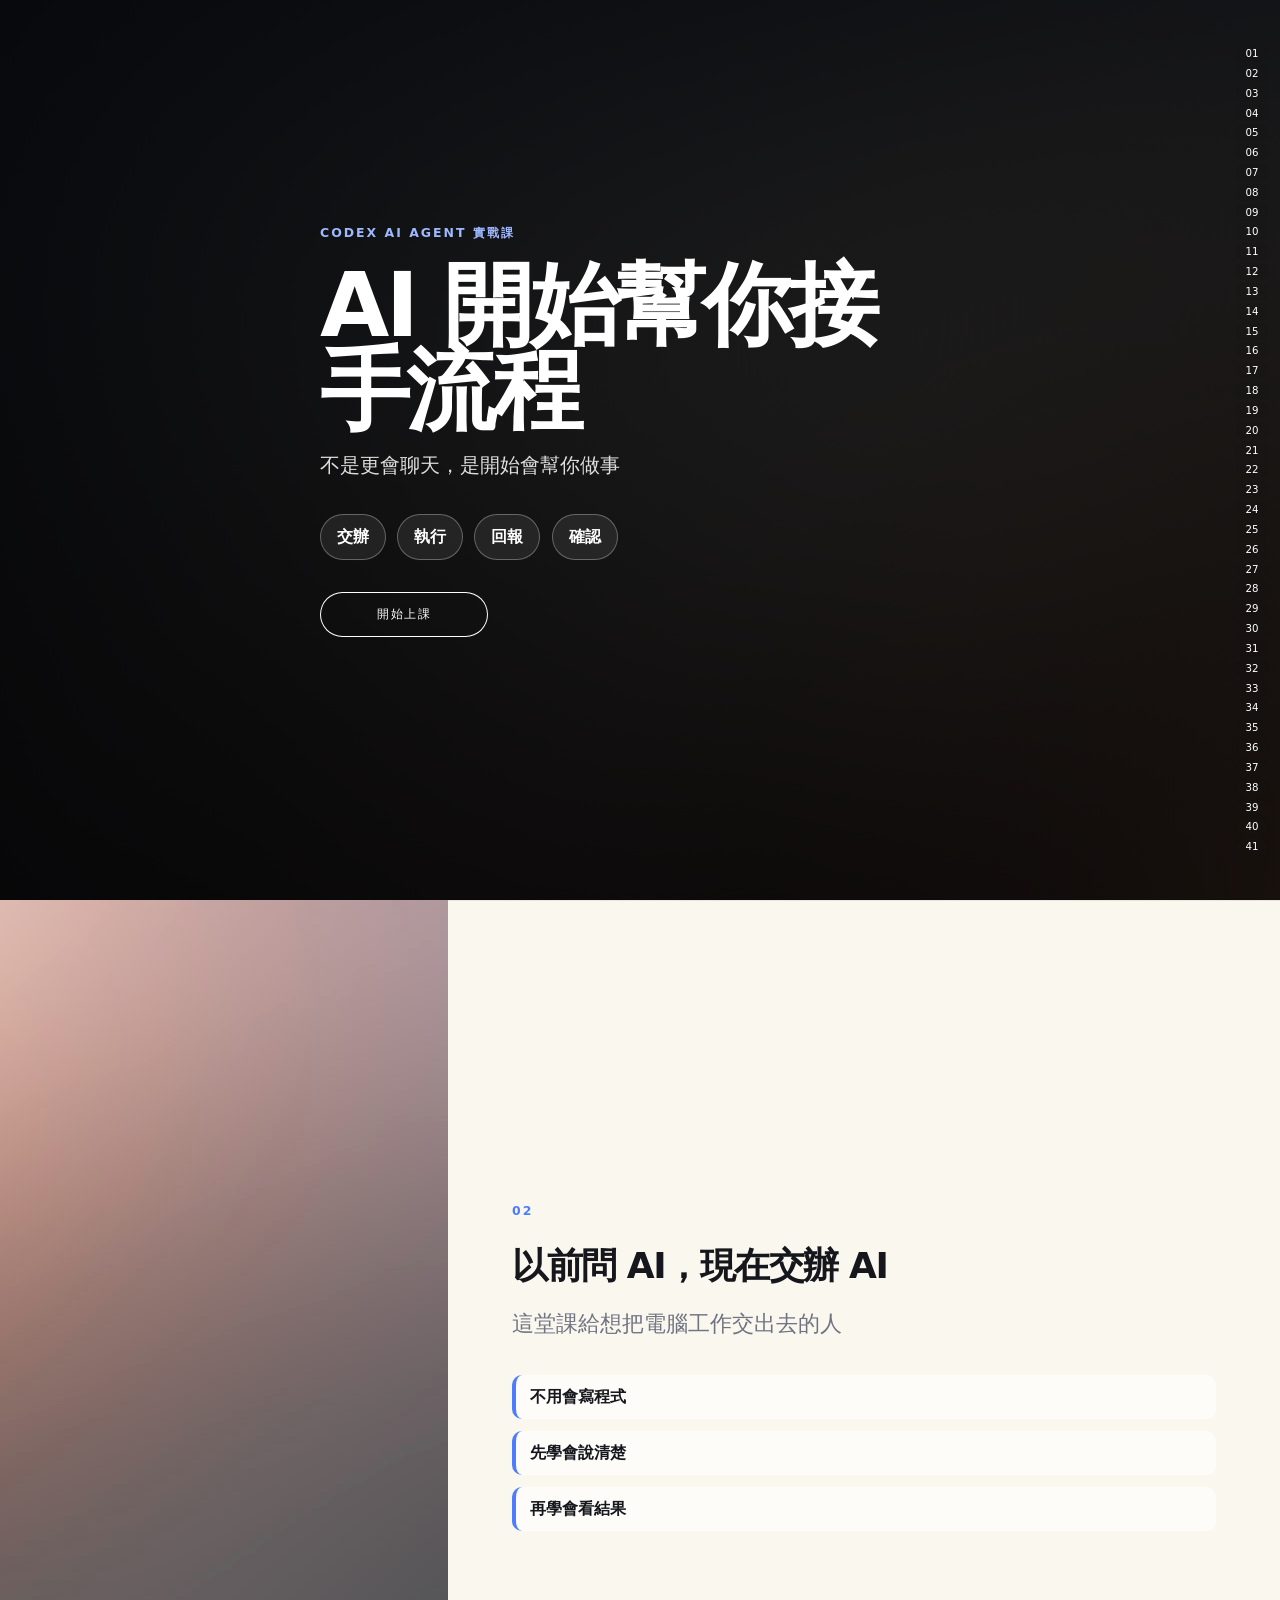
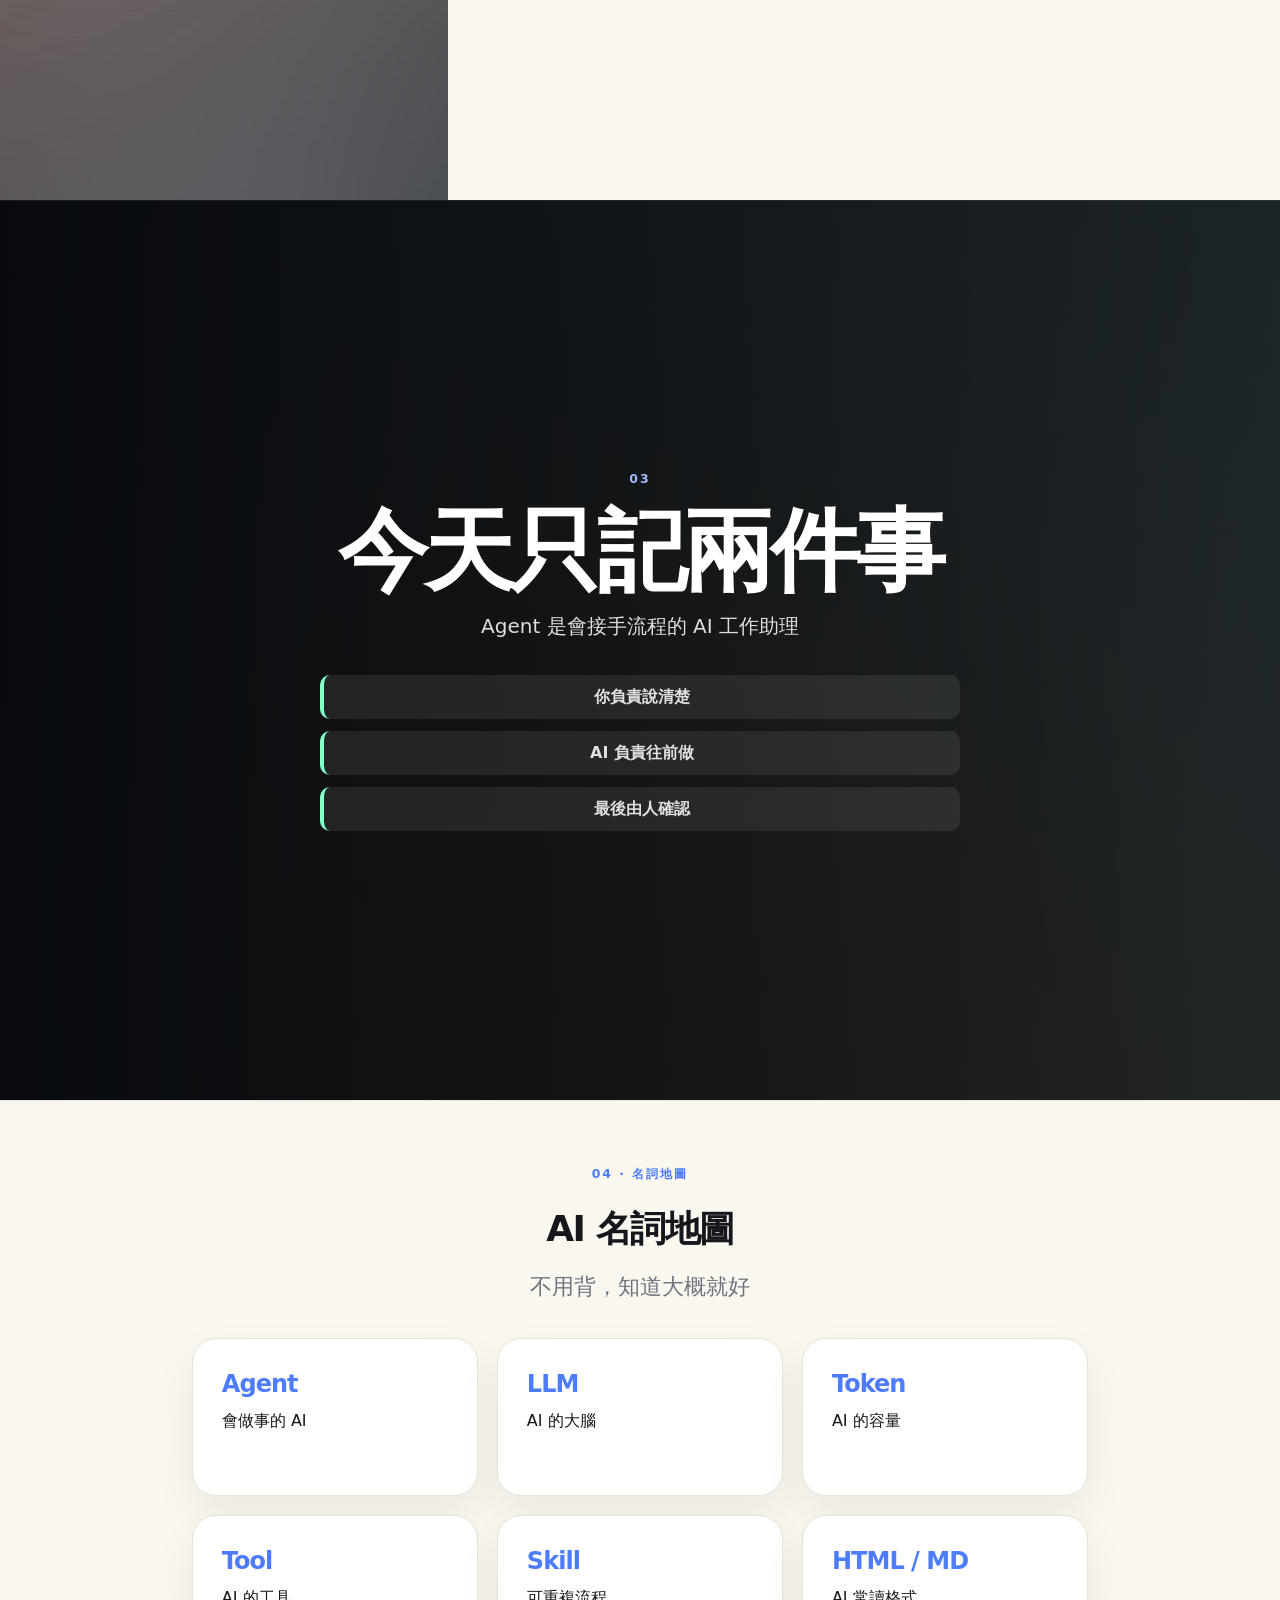
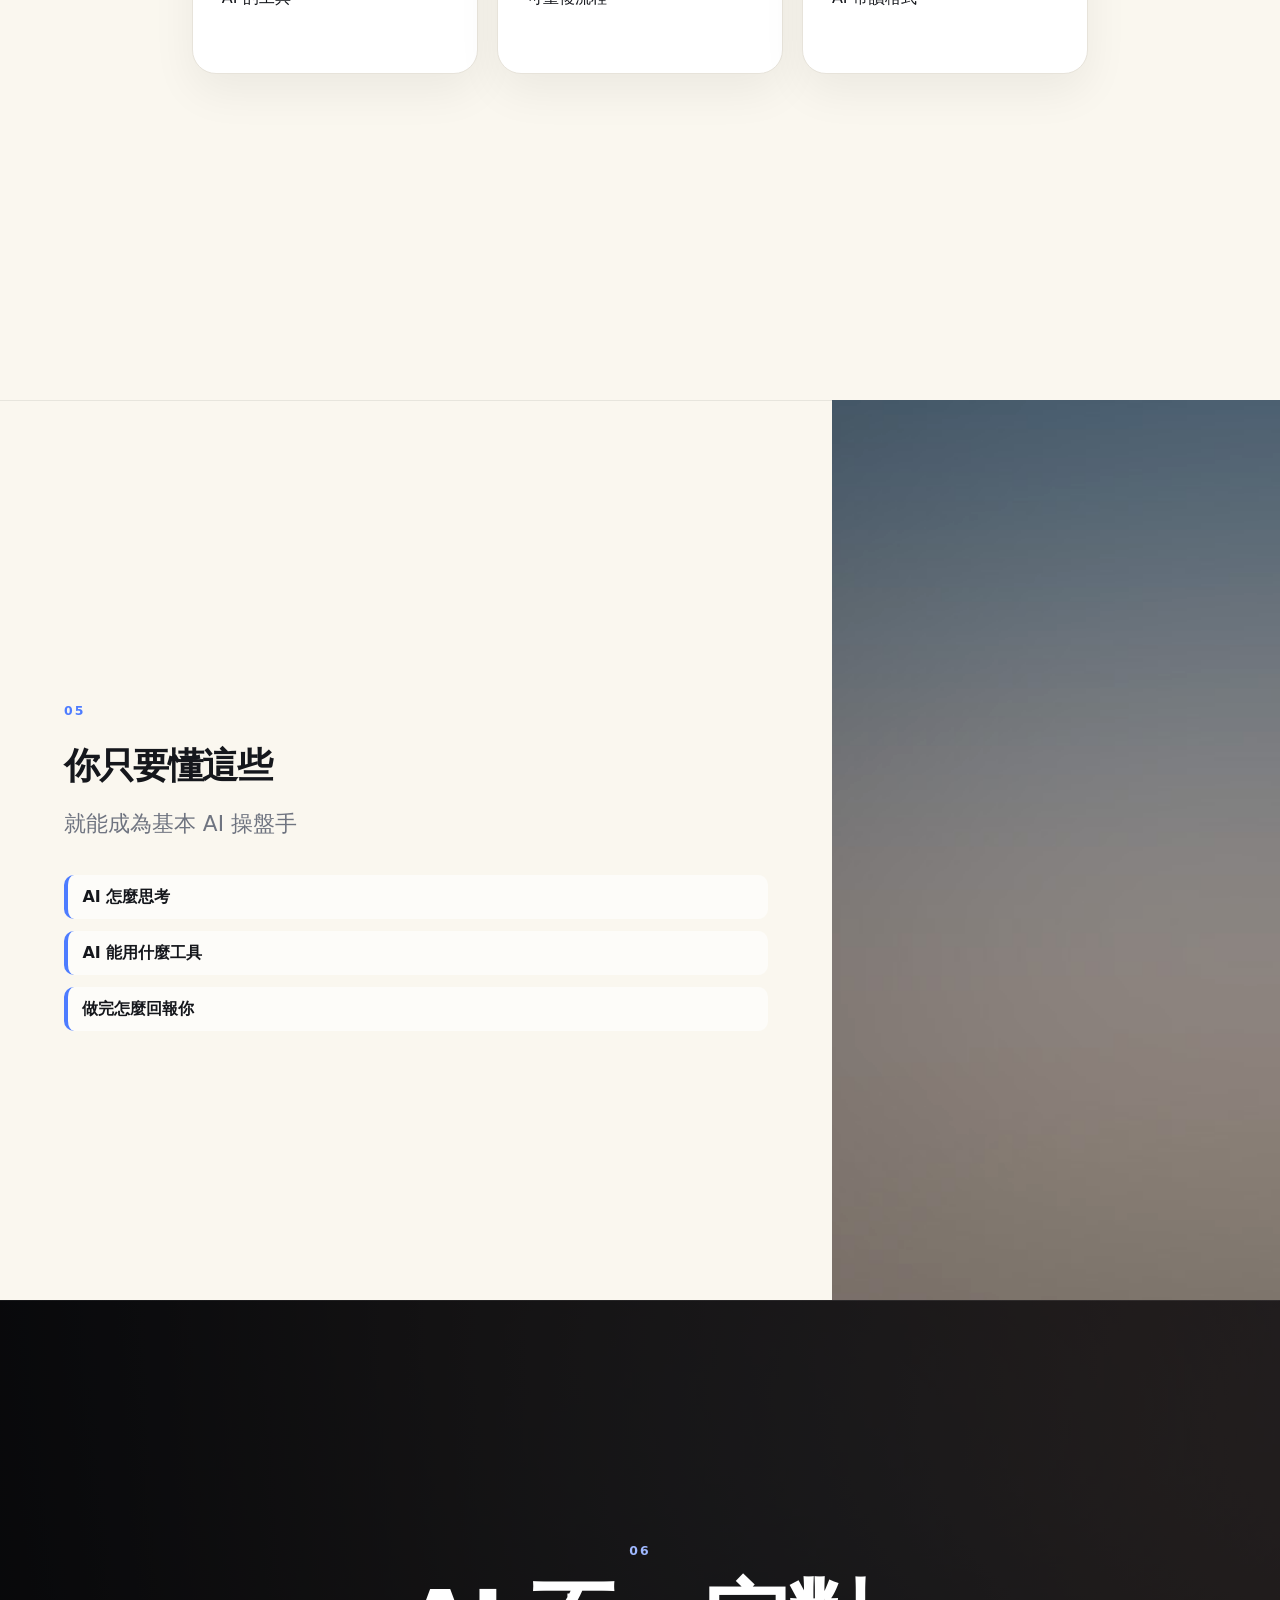
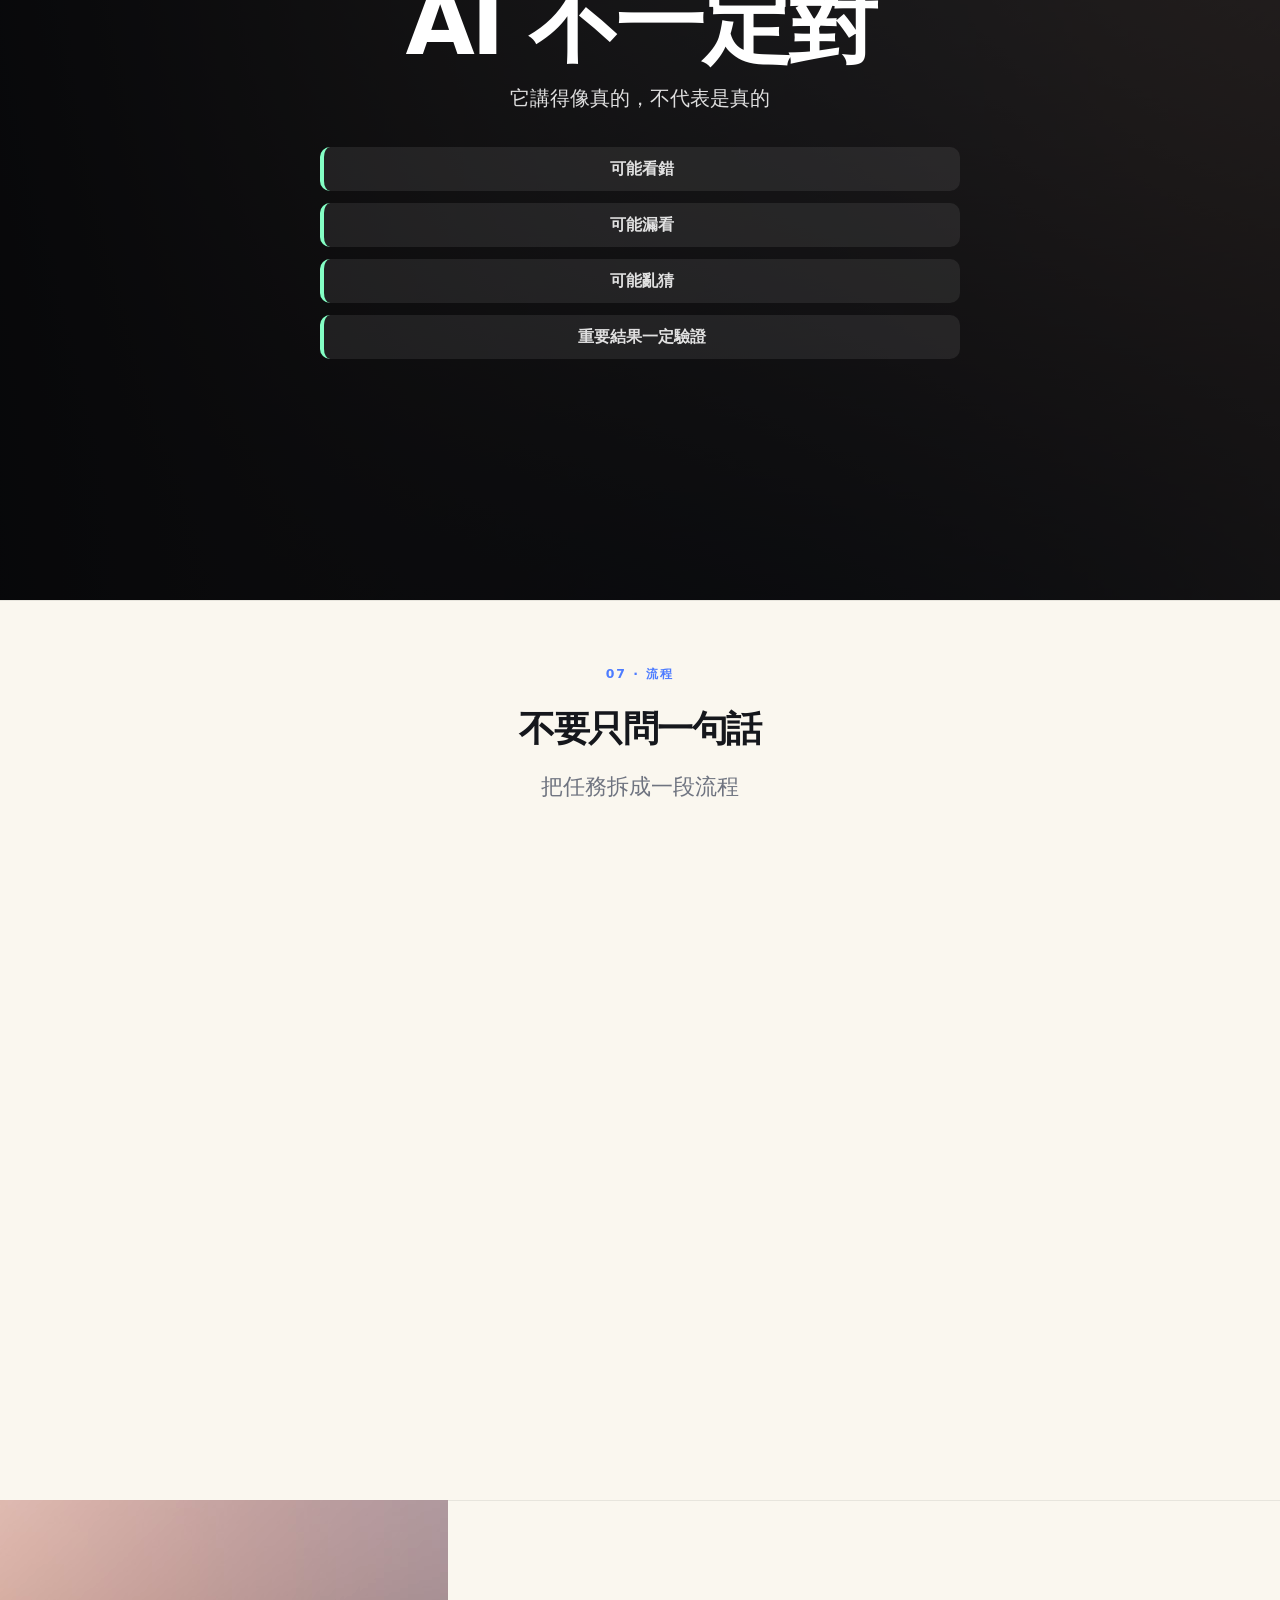
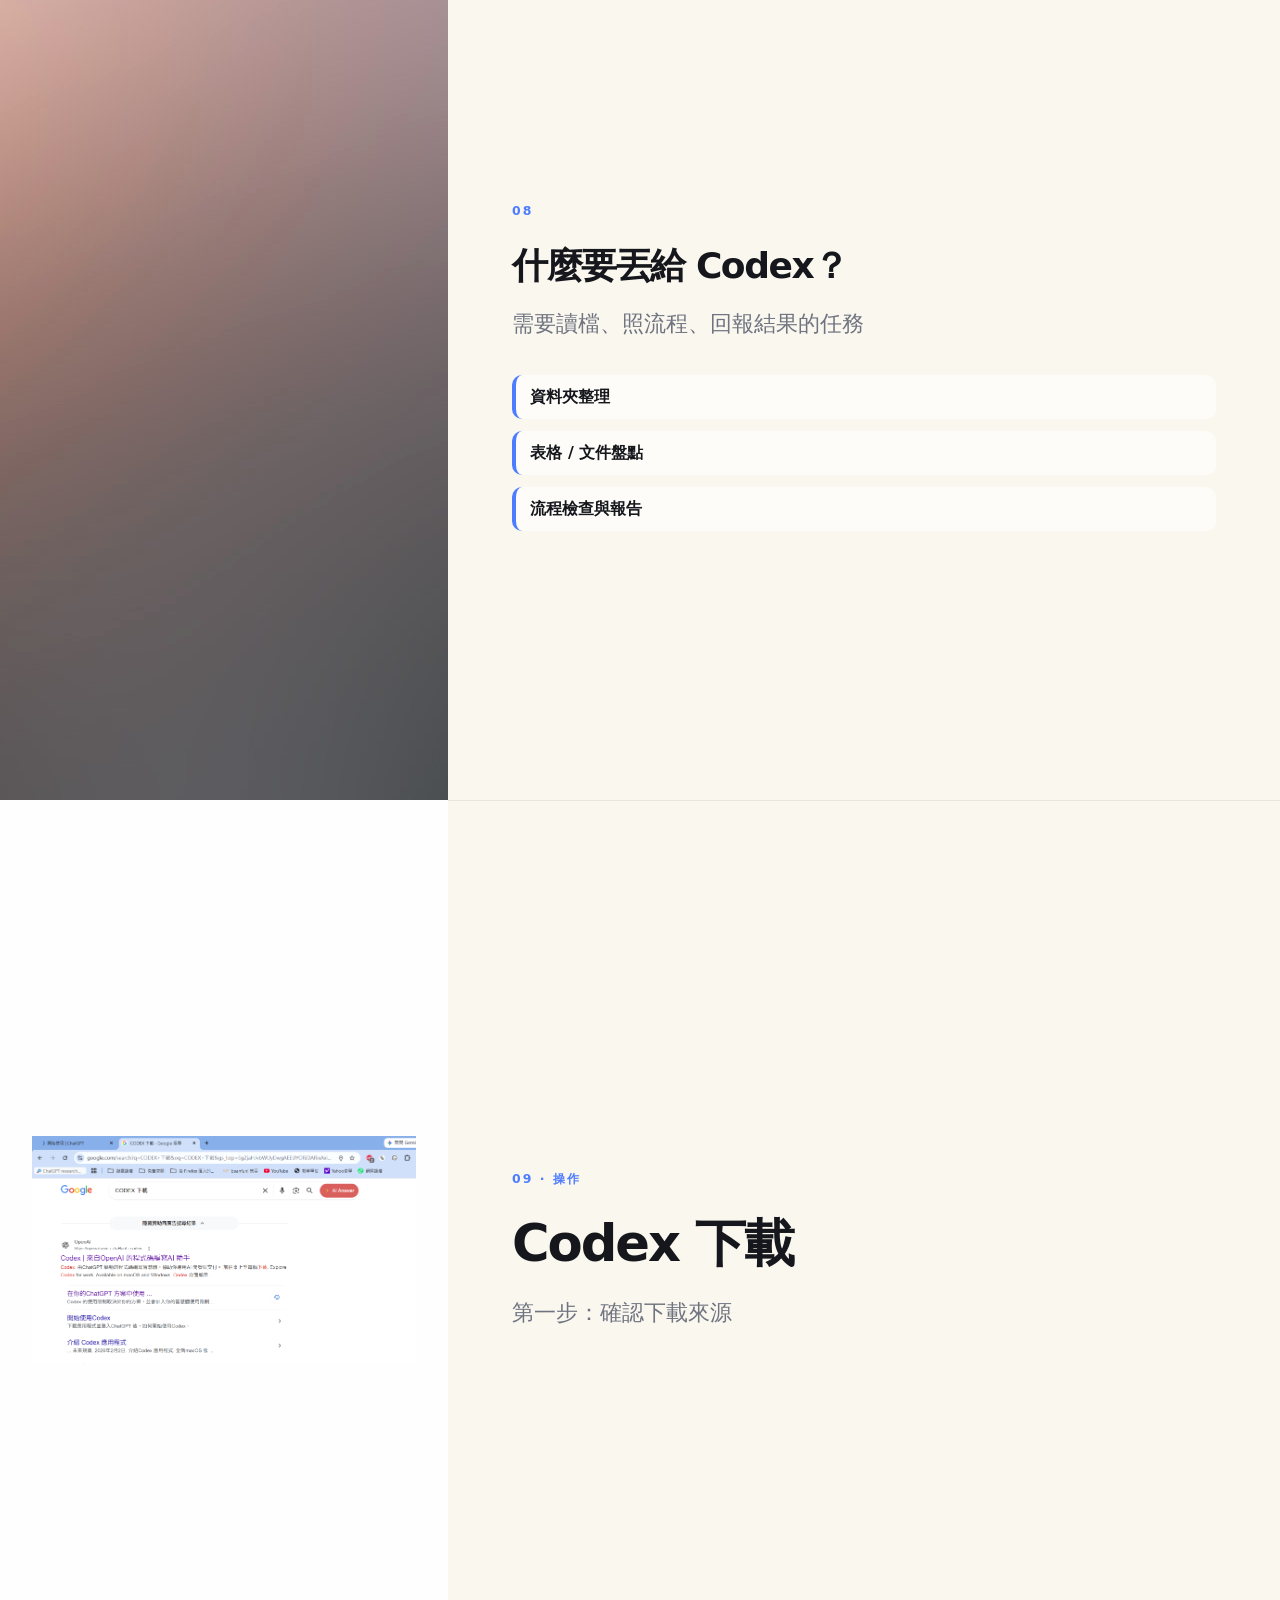
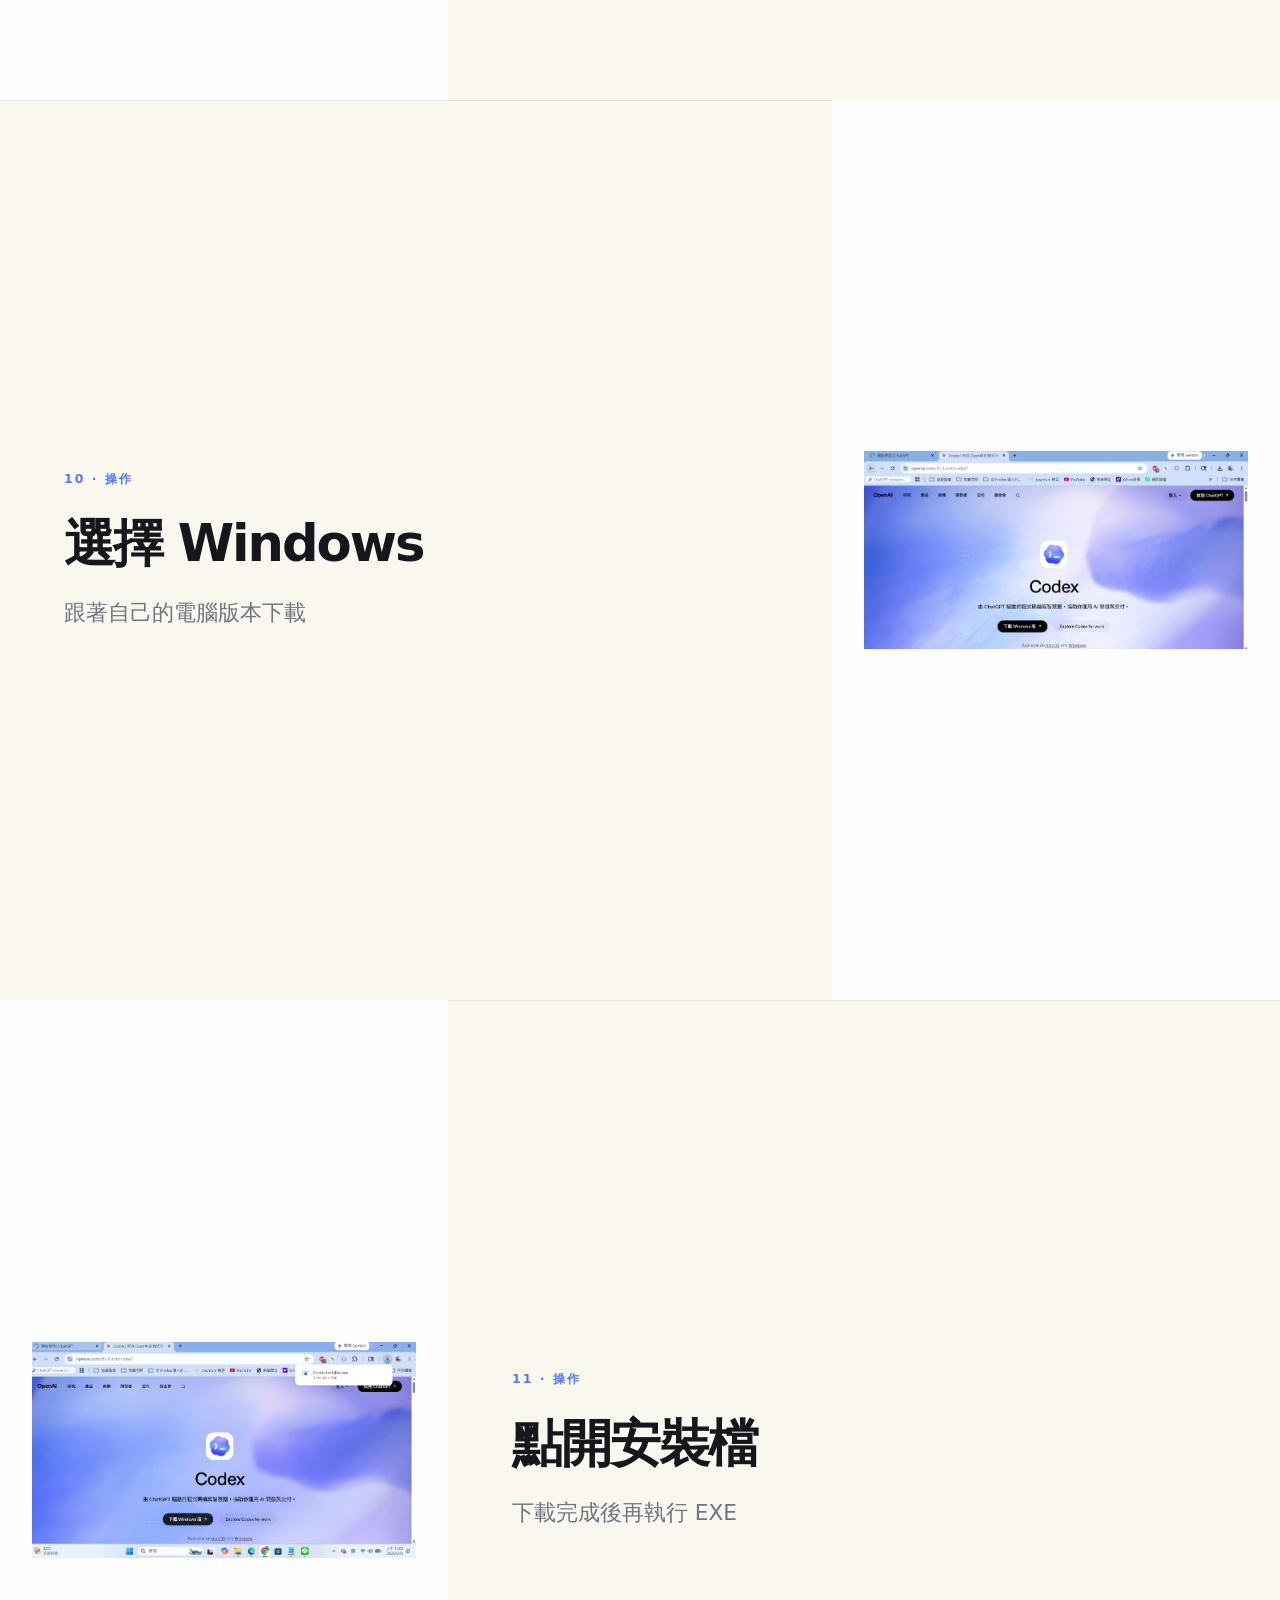
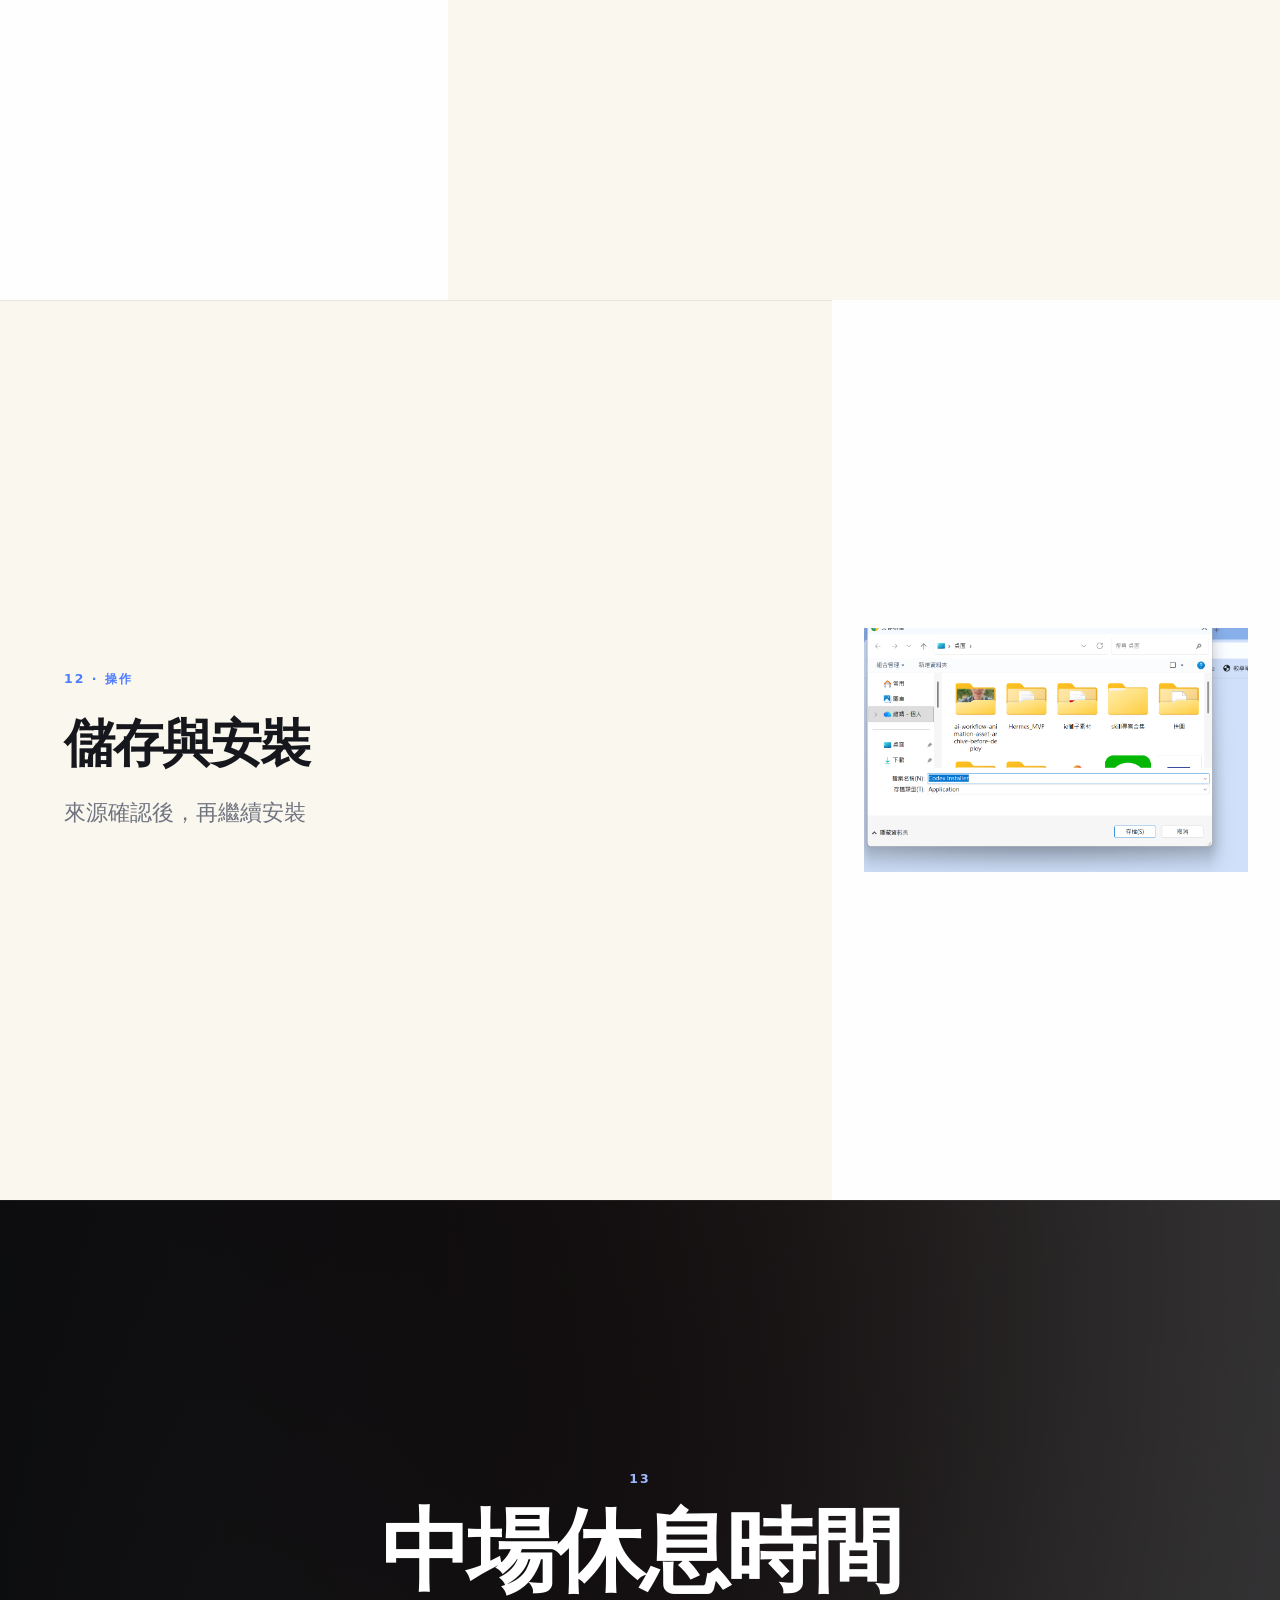
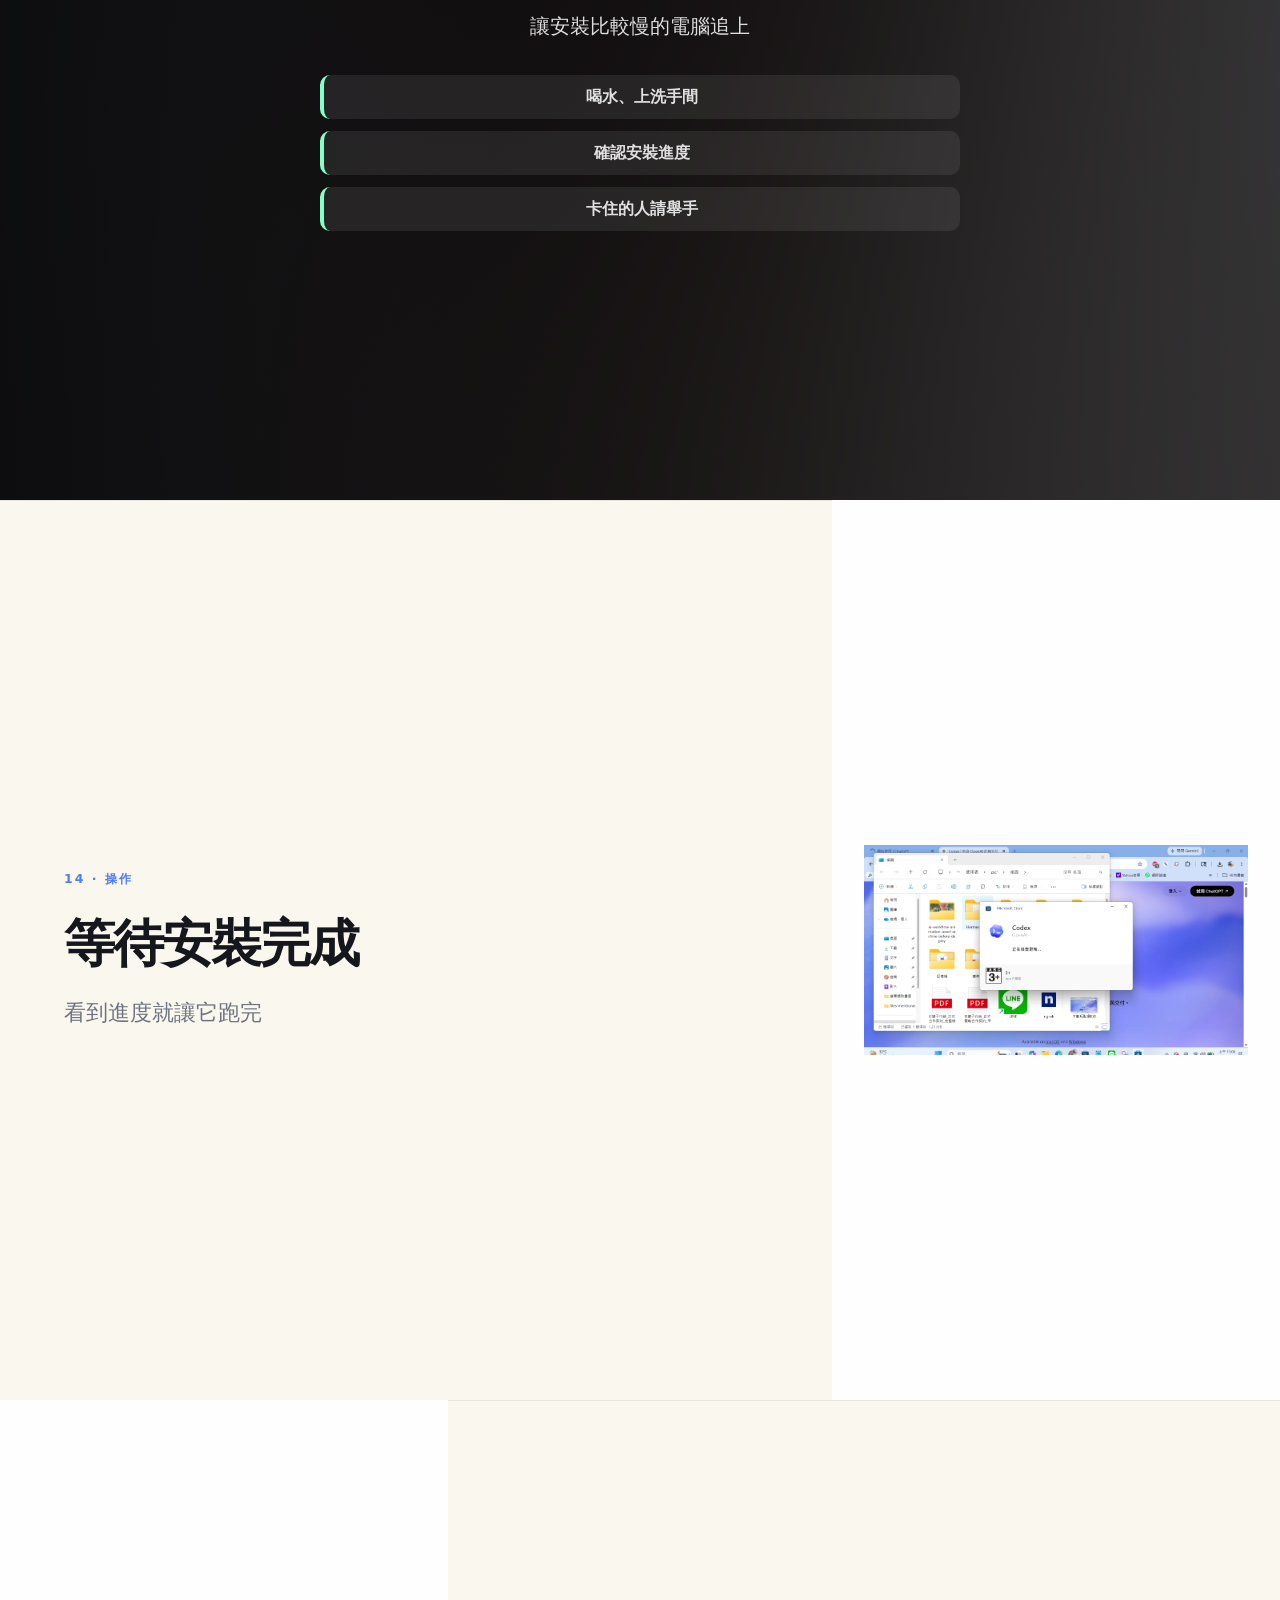
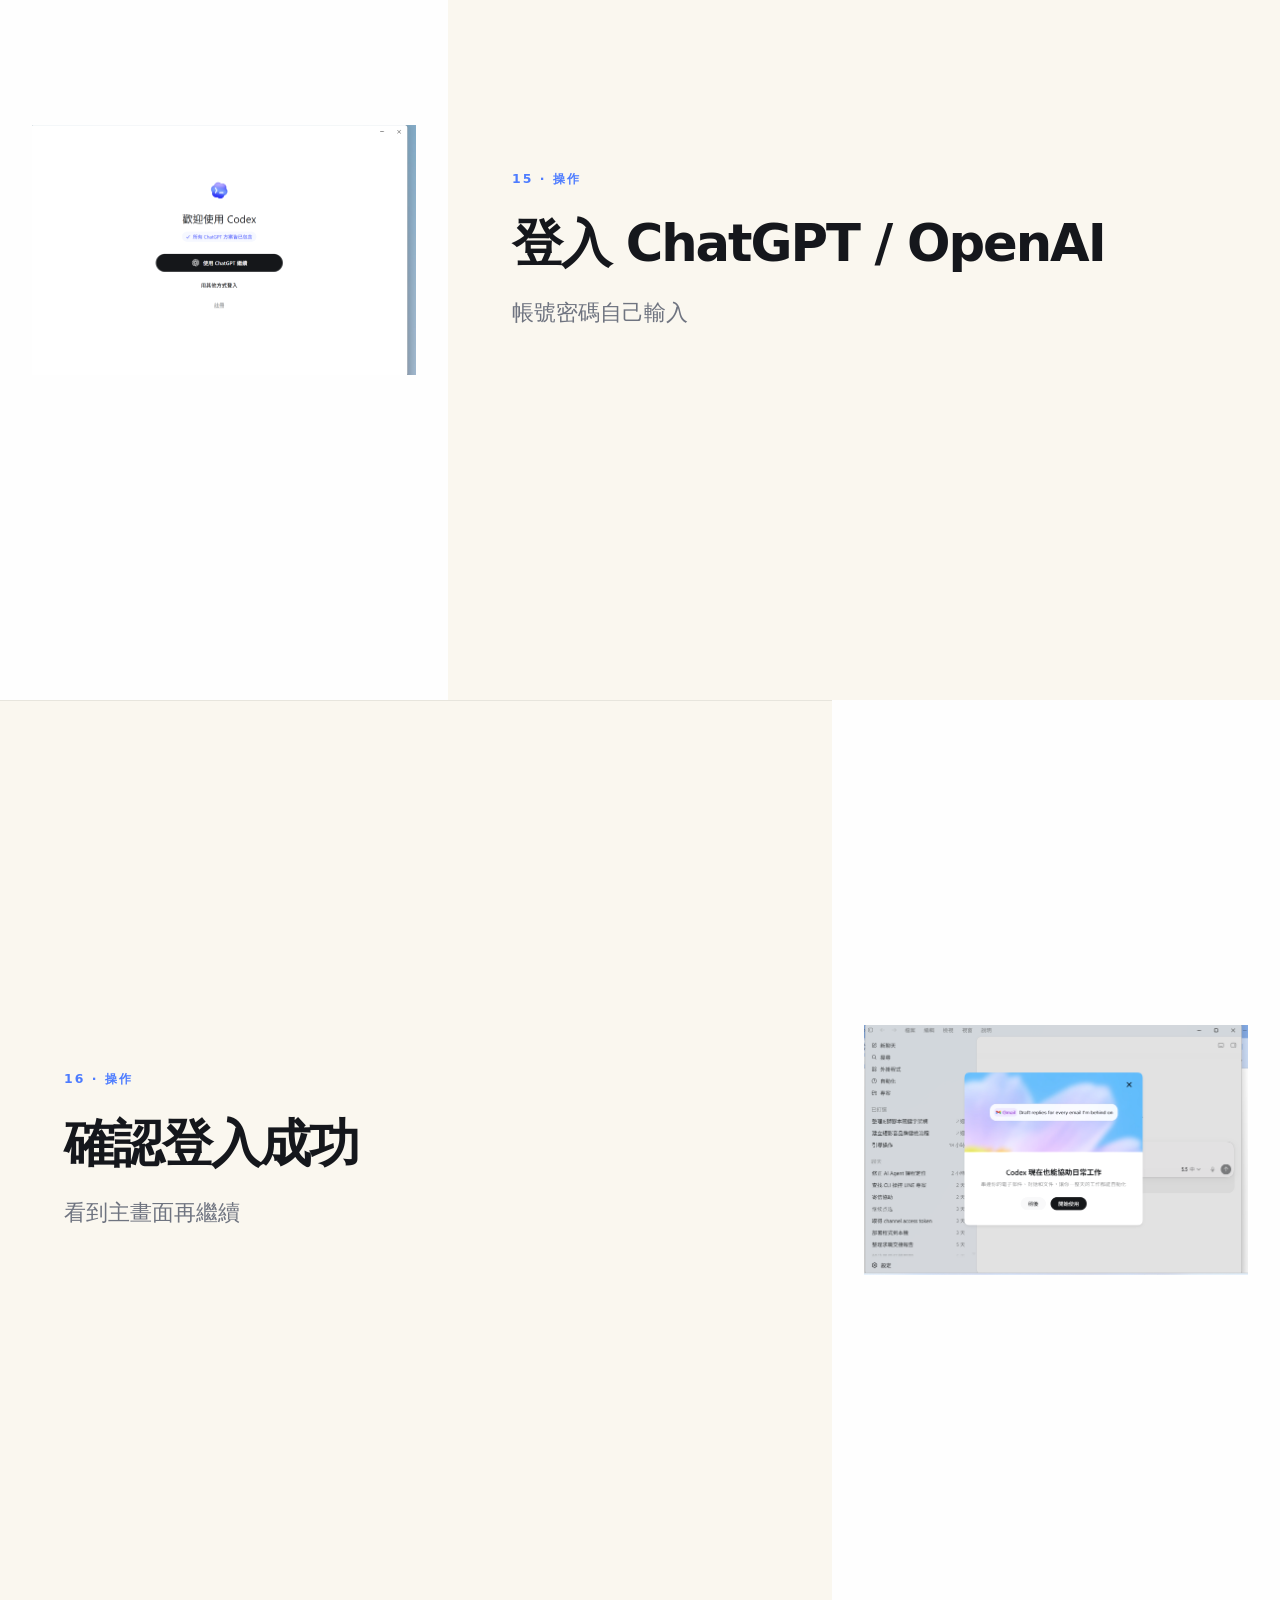
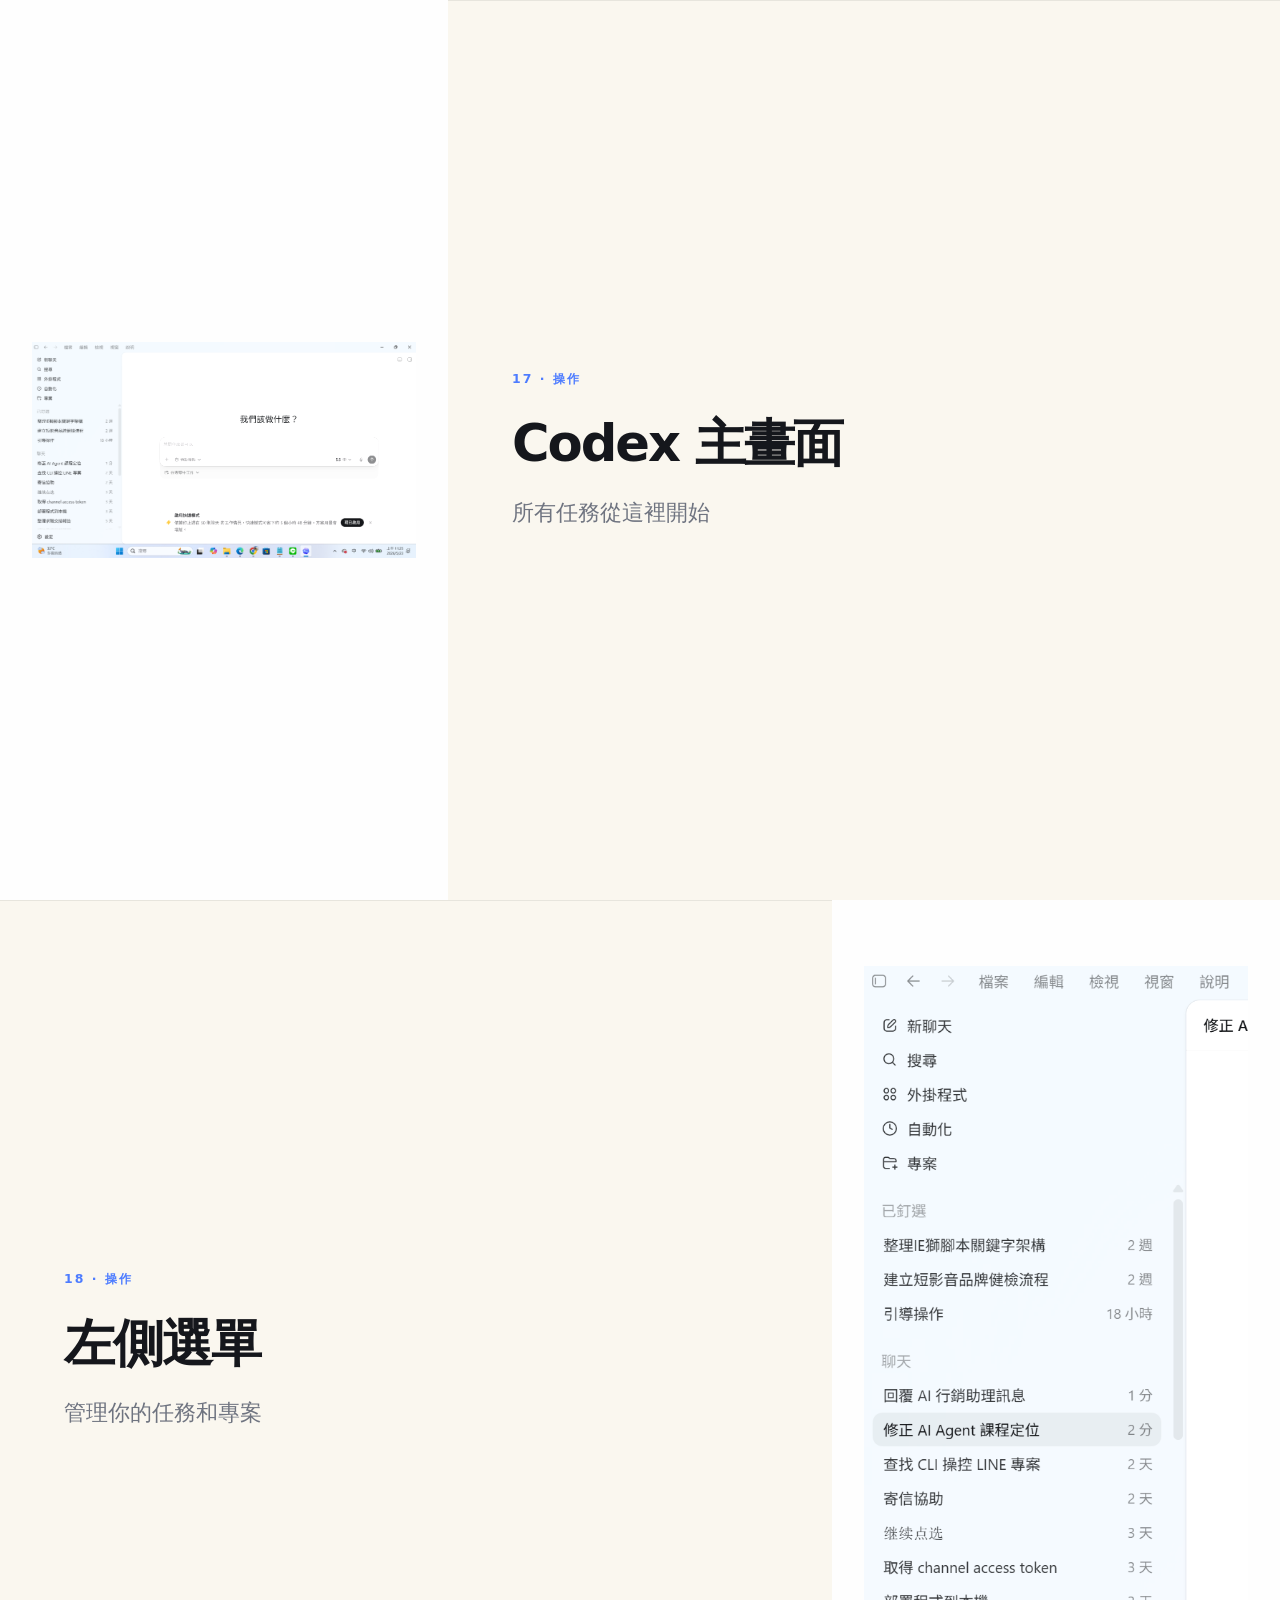
==== html-story-deck-v1/index.html @ 7895b255 "Publish Story HTML course deck" ====
<!DOCTYPE HTML>
<!--
  Based on Story by HTML5 UP | html5up.net | @ajlkn
  Free for personal and commercial use under the CCA 3.0 license (html5up.net/license)
  Course content adapted for Codex AI Agent class.
-->
<html lang="zh-Hant-TW">
<head>
  <title>Codex AI Agent 實戰課 · HTML Story Deck</title>
  <meta charset="utf-8" />
  <meta name="viewport" content="width=device-width, initial-scale=1, user-scalable=no" />
  <link rel="stylesheet" href="assets/css/main.css" />
  <noscript><link rel="stylesheet" href="assets/css/noscript.css" /></noscript>
  <link rel="stylesheet" href="course.css" />
</head>
<body class="is-preload">
  <nav class="mini-nav"><a href="#slide-01">01</a><a href="#slide-02">02</a><a href="#slide-03">03</a><a href="#slide-04">04</a><a href="#slide-05">05</a><a href="#slide-06">06</a><a href="#slide-07">07</a><a href="#slide-08">08</a><a href="#slide-09">09</a><a href="#slide-10">10</a><a href="#slide-11">11</a><a href="#slide-12">12</a><a href="#slide-13">13</a><a href="#slide-14">14</a><a href="#slide-15">15</a><a href="#slide-16">16</a><a href="#slide-17">17</a><a href="#slide-18">18</a><a href="#slide-19">19</a><a href="#slide-20">20</a><a href="#slide-21">21</a><a href="#slide-22">22</a><a href="#slide-23">23</a><a href="#slide-24">24</a><a href="#slide-25">25</a><a href="#slide-26">26</a><a href="#slide-27">27</a><a href="#slide-28">28</a><a href="#slide-29">29</a><a href="#slide-30">30</a><a href="#slide-31">31</a><a href="#slide-32">32</a><a href="#slide-33">33</a><a href="#slide-34">34</a><a href="#slide-35">35</a><a href="#slide-36">36</a><a href="#slide-37">37</a><a href="#slide-38">38</a><a href="#slide-39">39</a><a href="#slide-40">40</a><a href="#slide-41">41</a></nav>
  <div id="wrapper" class="divided">
    <section id="slide-01" class="banner style5 invert orient-left content-align-left image-position-center fullscreen onload-image-fade-in onload-content-fade-right hero-slide">
  <div class="content">
    <p class="eyebrow">Codex AI Agent 實戰課</p>
    <h1>AI 開始幫你接手流程</h1>
    <p class="major">不是更會聊天，是開始會幫你做事</p>
    <div class="chips"><span>交辦</span><span>執行</span><span>回報</span><span>確認</span></div>
    <ul class="actions stacked"><li><a href="#slide-02" class="button big wide smooth-scroll-middle">開始上課</a></li></ul>
  </div>
  <div class="image"><img src="images/banner.jpg" alt="" /></div>
</section>
<section id="slide-02" class="spotlight style1 orient-right content-align-left image-position-center onscroll-image-fade-in">
  <div class="content"><p class="eyebrow">02</p><h2>以前問 AI，現在交辦 AI</h2><p class="lead">這堂課給想把電腦工作交出去的人</p><ul class="clean-list"><li>不用會寫程式</li><li>先學會說清楚</li><li>再學會看結果</li></ul></div>
  <div class="image"><img src="images/spotlight03.jpg" alt="" /></div>
</section>
<section id="slide-03" class="banner style5 invert orient-left content-align-center image-position-center fullscreen quote-slide">
  <div class="content">
    <p class="eyebrow">03</p>
    <h1>今天只記兩件事</h1>
    <p class="major">Agent 是會接手流程的 AI 工作助理</p>
    <ul class="clean-list"><li>你負責說清楚</li><li>AI 負責往前做</li><li>最後由人確認</li></ul>
  </div>
  <div class="image"><img src="images/gallery/fulls/01.jpg" alt="" /></div>
</section>
<section id="slide-04" class="wrapper style1 align-center map-slide">
  <div class="inner">
    <p class="eyebrow">04 · 名詞地圖</p><h2>AI 名詞地圖</h2><p class="lead">不用背，知道大概就好</p>
    <div class="cards six"><article><h3>Agent</h3><p>會做事的 AI</p></article><article><h3>LLM</h3><p>AI 的大腦</p></article><article><h3>Token</h3><p>AI 的容量</p></article><article><h3>Tool</h3><p>AI 的工具</p></article><article><h3>Skill</h3><p>可重複流程</p></article><article><h3>HTML / MD</h3><p>AI 常讀格式</p></article></div>
  </div>
</section>
<section id="slide-05" class="spotlight style1 orient-left content-align-left image-position-center onscroll-image-fade-in">
  <div class="content"><p class="eyebrow">05</p><h2>你只要懂這些</h2><p class="lead">就能成為基本 AI 操盤手</p><ul class="clean-list"><li>AI 怎麼思考</li><li>AI 能用什麼工具</li><li>做完怎麼回報你</li></ul></div>
  <div class="image"><img src="images/gallery/fulls/07.jpg" alt="" /></div>
</section>
<section id="slide-06" class="banner style5 invert orient-left content-align-center image-position-center fullscreen danger-slide">
  <div class="content">
    <p class="eyebrow">06</p>
    <h1>AI 不一定對</h1>
    <p class="major">它講得像真的，不代表是真的</p>
    <ul class="clean-list"><li>可能看錯</li><li>可能漏看</li><li>可能亂猜</li><li>重要結果一定驗證</li></ul>
  </div>
  <div class="image"><img src="images/spotlight01.jpg" alt="" /></div>
</section>
<section id="slide-07" class="wrapper style1 align-center flow-slide">
  <div class="inner">
    <p class="eyebrow">07 · 流程</p><h2>不要只問一句話</h2><p class="lead">把任務拆成一段流程</p>
    <div class="flowline"></div>
  </div>
</section>
<section id="slide-08" class="spotlight style1 orient-right content-align-left image-position-center onscroll-image-fade-in">
  <div class="content"><p class="eyebrow">08</p><h2>什麼要丟給 Codex？</h2><p class="lead">需要讀檔、照流程、回報結果的任務</p><ul class="clean-list"><li>資料夾整理</li><li>表格 / 文件盤點</li><li>流程檢查與報告</li></ul></div>
  <div class="image"><img src="images/spotlight03.jpg" alt="" /></div>
</section>
<section id="slide-09" class="spotlight style1 orient-right content-align-left image-position-center onscroll-image-fade-in screen-slide">
  <div class="content">
    <p class="eyebrow">09 · 操作</p>
    <h2>Codex 下載</h2>
    <p class="lead">第一步：確認下載來源</p>
    
  </div>
  <div class="image screenshot-wrap"><img src="screenshots/01_codex_website_link.png" alt="Codex 下載" /></div>
</section>
<section id="slide-10" class="spotlight style1 orient-left content-align-left image-position-center onscroll-image-fade-in screen-slide">
  <div class="content">
    <p class="eyebrow">10 · 操作</p>
    <h2>選擇 Windows</h2>
    <p class="lead">跟著自己的電腦版本下載</p>
    
  </div>
  <div class="image screenshot-wrap"><img src="screenshots/02_download_choice.png" alt="選擇 Windows" /></div>
</section>
<section id="slide-11" class="spotlight style1 orient-right content-align-left image-position-center onscroll-image-fade-in screen-slide">
  <div class="content">
    <p class="eyebrow">11 · 操作</p>
    <h2>點開安裝檔</h2>
    <p class="lead">下載完成後再執行 EXE</p>
    
  </div>
  <div class="image screenshot-wrap"><img src="screenshots/03_download_complete_click_exe.png" alt="點開安裝檔" /></div>
</section>
<section id="slide-12" class="spotlight style1 orient-left content-align-left image-position-center onscroll-image-fade-in screen-slide">
  <div class="content">
    <p class="eyebrow">12 · 操作</p>
    <h2>儲存與安裝</h2>
    <p class="lead">來源確認後，再繼續安裝</p>
    
  </div>
  <div class="image screenshot-wrap"><img src="screenshots/04_save_installer.png" alt="儲存與安裝" /></div>
</section>
<section id="slide-13" class="banner style5 invert orient-left content-align-center image-position-center fullscreen quote-slide">
  <div class="content">
    <p class="eyebrow">13</p>
    <h1>中場休息時間</h1>
    <p class="major">讓安裝比較慢的電腦追上</p>
    <ul class="clean-list"><li>喝水、上洗手間</li><li>確認安裝進度</li><li>卡住的人請舉手</li></ul>
  </div>
  <div class="image"><img src="images/spotlight02.jpg" alt="" /></div>
</section>
<section id="slide-14" class="spotlight style1 orient-left content-align-left image-position-center onscroll-image-fade-in screen-slide">
  <div class="content">
    <p class="eyebrow">14 · 操作</p>
    <h2>等待安裝完成</h2>
    <p class="lead">看到進度就讓它跑完</p>
    
  </div>
  <div class="image screenshot-wrap"><img src="screenshots/06_installing.png" alt="等待安裝完成" /></div>
</section>
<section id="slide-15" class="spotlight style1 orient-right content-align-left image-position-center onscroll-image-fade-in screen-slide">
  <div class="content">
    <p class="eyebrow">15 · 操作</p>
    <h2>登入 ChatGPT / OpenAI</h2>
    <p class="lead">帳號密碼自己輸入</p>
    
  </div>
  <div class="image screenshot-wrap"><img src="screenshots/07_codex_login_page.png" alt="登入 ChatGPT / OpenAI" /></div>
</section>
<section id="slide-16" class="spotlight style1 orient-left content-align-left image-position-center onscroll-image-fade-in screen-slide">
  <div class="content">
    <p class="eyebrow">16 · 操作</p>
    <h2>確認登入成功</h2>
    <p class="lead">看到主畫面再繼續</p>
    
  </div>
  <div class="image screenshot-wrap"><img src="screenshots/10_login_success.png" alt="確認登入成功" /></div>
</section>
<section id="slide-17" class="spotlight style1 orient-right content-align-left image-position-center onscroll-image-fade-in screen-slide">
  <div class="content">
    <p class="eyebrow">17 · 操作</p>
    <h2>Codex 主畫面</h2>
    <p class="lead">所有任務從這裡開始</p>
    
  </div>
  <div class="image screenshot-wrap"><img src="screenshots/11_codex_main_clean.png" alt="Codex 主畫面" /></div>
</section>
<section id="slide-18" class="spotlight style1 orient-left content-align-left image-position-center onscroll-image-fade-in screen-slide">
  <div class="content">
    <p class="eyebrow">18 · 操作</p>
    <h2>左側選單</h2>
    <p class="lead">管理你的任務和專案</p>
    
  </div>
  <div class="image screenshot-wrap"><img src="screenshots/14_left_sidebar.png" alt="左側選單" /></div>
</section>
<section id="slide-19" class="spotlight style1 orient-right content-align-left image-position-center onscroll-image-fade-in screen-slide">
  <div class="content">
    <p class="eyebrow">19 · 操作</p>
    <h2>模型與智慧功能</h2>
    <p class="lead">速度、深度和用量會不同</p>
    
  </div>
  <div class="image screenshot-wrap"><img src="screenshots/15_model_reasoning_speed_menu.png" alt="模型與智慧功能" /></div>
</section>
<section id="slide-20" class="spotlight style1 orient-left content-align-left image-position-center onscroll-image-fade-in screen-slide">
  <div class="content">
    <p class="eyebrow">20 · 操作</p>
    <h2>權限不要亂開</h2>
    <p class="lead">AI 可以按按鈕，但不能替你負責</p>
    
  </div>
  <div class="image screenshot-wrap"><img src="screenshots/17_permission_menu.png" alt="權限不要亂開" /></div>
</section>
<section id="slide-21" class="spotlight style1 orient-right content-align-left image-position-center onscroll-image-fade-in screen-slide">
  <div class="content">
    <p class="eyebrow">21 · 操作</p>
    <h2>追求目標先不要亂開</h2>
    <p class="lead">很強，但可能很吃用量</p>
    
  </div>
  <div class="image screenshot-wrap"><img src="screenshots/33_goal_toggle_unavailable_or_unstable.png" alt="追求目標先不要亂開" /></div>
</section>
<section id="slide-22" class="wrapper style1 align-center task-slide">
  <div class="inner">
    <p class="eyebrow">22 · 練習</p>
    <h2>練習一</h2>
    <p class="lead">整理混亂資料夾</p>
    <div class="cards three"></div>
  </div>
</section>
<section id="slide-23" class="wrapper style1 align-center task-slide">
  <div class="inner">
    <p class="eyebrow">23 · 練習</p>
    <h2>先看兩個資料夾</h2>
    <p class="lead">是不是很像你的下載資料夾？</p>
    <div class="cards three"></div>
  </div>
</section>
<section id="slide-24" class="wrapper style1 align-center prompt-slide">
  <div class="inner">
    <p class="eyebrow">24 · 可複製指令</p>
    <h2>第一次練習</h2>
    <p class="lead">老師帶著大家做</p>
    <pre class="prompt-box"><code>請
幫
我
整
理
這
個
資
料
夾
。




請
先
看
一
下
裡
面
的
檔
案
，
幫
我
依
照
檔
案
類
型
和
用
途
重
新
分
類
。




請
告
訴
我
：


1
.
 
裡
面
大
概
有
哪
些
檔
案


2
.
 
你
建
議
怎
麼
分
類


3
.
 
每
一
類
資
料
夾
可
以
叫
什
麼
名
字




請
先
不
要
刪
除
任
何
檔
案
。</code></pre>
  </div>
</section>
<section id="slide-25" class="wrapper style1 align-center prompt-slide">
  <div class="inner">
    <p class="eyebrow">25 · 可複製指令</p>
    <h2>第二次練習</h2>
    <p class="lead">換你自己試一次</p>
    <pre class="prompt-box"><code>請
幫
我
整
理
這
個
資
料
夾
。




請
依
照
檔
案
類
型
和
用
途
分
類
。


請
先
告
訴
我
你
建
議
怎
麼
整
理
。


請
不
要
刪
除
任
何
檔
案
。</code></pre>
  </div>
</section>
<section id="slide-26" class="banner style5 invert orient-left content-align-center image-position-center fullscreen quote-slide">
  <div class="content">
    <p class="eyebrow">26</p>
    <h1>有沒有很簡單？</h1>
    <p class="major">AI 負責加速，人負責確認</p>
    <ul class="clean-list"><li>你剛剛完成了第一個 Agent 任務</li><li>重點是講清楚，不是講漂亮</li></ul>
  </div>
  <div class="image"><img src="images/spotlight03.jpg" alt="" /></div>
</section>
<section id="slide-27" class="banner style5 invert orient-left content-align-center image-position-center fullscreen quote-slide">
  <div class="content">
    <p class="eyebrow">27</p>
    <h1>AI 阿拉丁神燈許願</h1>
    <p class="major">AI 會放大願望，也會放大混亂</p>
    <ul class="clean-list"><li>先想清楚你要什麼</li><li>再讓 AI 幫你往前做</li></ul>
  </div>
  <div class="image"><img src="images/gallery/fulls/01.jpg" alt="" /></div>
</section>
<section id="slide-28" class="banner style5 invert orient-left content-align-center image-position-center fullscreen danger-slide">
  <div class="content">
    <p class="eyebrow">28</p>
    <h1>使用 AI 的素養</h1>
    <p class="major">這是本堂課最重要的一頁</p>
    <ul class="clean-list"><li>不清楚自己的想法：問 AI</li><li>怕 Agent 唬爛你：問 AI</li><li>不知道可不可以做：問 AI</li><li>保持懷疑、中立、檢查</li></ul>
  </div>
  <div class="image"><img src="images/gallery/fulls/04.jpg" alt="" /></div>
</section>
<section id="slide-29" class="wrapper style1 align-center task-slide">
  <div class="inner">
    <p class="eyebrow">29 · 練習</p>
    <h2>15 分鐘語音練習</h2>
    <p class="lead">按 Control + D，直接跟 AI 說你的第一個想法</p>
    <div class="cards three"></div>
  </div>
</section>
<section id="slide-30" class="spotlight style1 orient-right content-align-left image-position-center onscroll-image-fade-in">
  <div class="content"><p class="eyebrow">30</p><h2>剛剛你做了什麼？</h2><p class="lead">分享過程，不比成果</p></div>
  <div class="image"><img src="images/spotlight01.jpg" alt="" /></div>
</section>
<section id="slide-31" class="wrapper style1 align-center flow-slide">
  <div class="inner">
    <p class="eyebrow">31 · 流程</p><h2>如果還有時間</h2><p class="lead">把一個願望拆成任務</p>
    <div class="flowline"></div>
  </div>
</section>
<section id="slide-32" class="spotlight style1 orient-right content-align-left image-position-center onscroll-image-fade-in">
  <div class="content"><p class="eyebrow">32</p><h2>電腦健康檢查</h2><p class="lead">先看報告，不要先刪東西</p><ul class="clean-list"><li>哪裡很亂？</li><li>哪裡很佔空間？</li><li>哪些要你確認？</li></ul></div>
  <div class="image"><img src="images/spotlight03.jpg" alt="" /></div>
</section>
<section id="slide-33" class="spotlight style1 orient-right content-align-left image-position-center onscroll-image-fade-in github-slide">
  <div class="content">
    <p class="eyebrow">33 · GitHub</p><h2>為什麼來上這堂課？</h2><p class="lead">因為我們需要幫手</p>
    <ul class="clean-list"><li>不會寫程式沒關係</li><li>GitHub 有很多前輩作品</li><li>先說現況與需求</li><li>點規劃模式，再送出</li><li>確認計畫，再執行</li></ul>
    <div class="link-card">github.com/msitarzewski/agency-agents</div>
  </div>
  <div class="image"><img src="images/spotlight02.jpg" alt="" /></div>
</section>
<section id="slide-34" class="wrapper style1 align-center prompt-slide">
  <div class="inner">
    <p class="eyebrow">34 · 可複製指令</p>
    <h2>把流程變成 Skill</h2>
    <p class="lead">好用的流程，不要只用一次</p>
    <pre class="prompt-box"><code>請
把
我
剛
才
的
所
有
流
程
，
整
理
成
一
個
可
以
重
複
使
用
、
可
以
複
製
保
存
的
 
S
k
i
l
l
。




請
用
簡
單
清
楚
的
方
式
寫
出
來
，
讓
我
下
次
遇
到
類
似
任
務
時
，
可
以
直
接
貼
上
使
用
。</code></pre>
  </div>
</section>
<section id="slide-35" class="wrapper style1 align-center compare-slide">
  <div class="inner"><p class="eyebrow">35 · 限制</p><h2>Codex 的限制</h2><p class="lead">不是 AI 不行，是你要選對工具</p>
  <div class="split-cards"><article><h3>比較不適合</h3></article><article><h3>比較強</h3></article></div></div>
</section>
<section id="slide-36" class="spotlight style1 orient-right content-align-left image-position-center onscroll-image-fade-in">
  <div class="content"><p class="eyebrow">36</p><h2>我的作品</h2><p class="lead">Codex 自動化操作包</p><ul class="clean-list"><li>不是普通檔案</li><li>是一包 AI 工作助理</li><li>讓 Codex 讀懂流程並開始工作</li></ul></div>
  <div class="image"><img src="images/spotlight01.jpg" alt="" /></div>
</section>
<section id="slide-37" class="wrapper style1 align-center flow-slide">
  <div class="inner">
    <p class="eyebrow">37 · 流程</p><h2>這個專案怎麼運作？</h2><p class="lead">從課程禮物開始</p>
    <div class="flowline"></div>
  </div>
</section>
<section id="slide-38" class="spotlight style1 orient-right content-align-left image-position-center onscroll-image-fade-in">
  <div class="content"><p class="eyebrow">38</p><h2>輕度示範</h2><p class="lead">老師先帶大家一步一步做一次</p></div>
  <div class="image"><img src="images/spotlight03.jpg" alt="" /></div>
</section>
<section id="slide-39" class="spotlight style1 orient-left content-align-left image-position-center onscroll-image-fade-in">
  <div class="content"><p class="eyebrow">39</p><h2>自己練習</h2><p class="lead">換你照剛剛流程操作一次</p></div>
  <div class="image"><img src="images/gallery/fulls/01.jpg" alt="" /></div>
</section>
<section id="slide-40" class="spotlight style1 orient-right content-align-left image-position-center onscroll-image-fade-in">
  <div class="content"><p class="eyebrow">40</p><h2>同學分享時間</h2><p class="lead">最後，分享剛剛發生了什麼</p></div>
  <div class="image"><img src="images/gallery/fulls/04.jpg" alt="" /></div>
</section>
<section id="slide-41" class="banner style5 invert orient-left content-align-center image-position-center fullscreen quote-slide">
  <div class="content">
    <p class="eyebrow">41</p>
    <h1>祝福</h1>
    <p class="major">科技日新月異，但人最大的價值，是無窮無盡的好奇心。</p>
    
  </div>
  <div class="image"><img src="images/gallery/fulls/07.jpg" alt="" /></div>
</section>
    <footer class="wrapper style1 align-center credit"><div class="inner"><p>Template: Story by HTML5 UP · CC-BY 3.0</p></div></footer>
  </div>
  <script src="assets/js/jquery.min.js"></script>
  <script src="assets/js/jquery.scrollex.min.js"></script>
  <script src="assets/js/jquery.scrolly.min.js"></script>
  <script src="assets/js/browser.min.js"></script>
  <script src="assets/js/breakpoints.min.js"></script>
  <script src="assets/js/util.js"></script>
  <script src="assets/js/main.js"></script>
</body>
</html>
---- html-story-deck-v1/assets/css/main.css ----
@import url(fontawesome-all.min.css);
@import url("https://fonts.googleapis.com/css?family=Source+Sans+Pro:300,300i,400,400i");

/*
	Story by HTML5 UP
	html5up.net | @ajlkn
	Free for personal and commercial use under the CCA 3.0 license (html5up.net/license)
*/

html, body, div, span, applet, object,
iframe, h1, h2, h3, h4, h5, h6, p, blockquote,
pre, a, abbr, acronym, address, big, cite,
code, del, dfn, em, img, ins, kbd, q, s, samp,
small, strike, strong, sub, sup, tt, var, b,
u, i, center, dl, dt, dd, ol, ul, li, fieldset,
form, label, legend, table, caption, tbody,
tfoot, thead, tr, th, td, article, aside,
canvas, details, embed, figure, figcaption,
footer, header, hgroup, menu, nav, output, ruby,
section, summary, time, mark, audio, video {
	margin: 0;
	padding: 0;
	border: 0;
	font-size: 100%;
	font: inherit;
	vertical-align: baseline;}

article, aside, details, figcaption, figure,
footer, header, hgroup, menu, nav, section {
	display: block;}

body {
	line-height: 1;
}

ol, ul {
	list-style: none;
}

blockquote, q {
	quotes: none;
}

	blockquote:before, blockquote:after, q:before, q:after {
		content: '';
		content: none;
	}

table {
	border-collapse: collapse;
	border-spacing: 0;
}

body {
	-webkit-text-size-adjust: none;
}

mark {
	background-color: transparent;
	color: inherit;
}

input::-moz-focus-inner {
	border: 0;
	padding: 0;
}

input, select, textarea {
	-moz-appearance: none;
	-webkit-appearance: none;
	-ms-appearance: none;
	appearance: none;
}

/* Basic */

	@-ms-viewport {
		width: device-width;
	}

	body {
		-ms-overflow-style: scrollbar;
	}

	@media screen and (max-width: 480px) {

		html, body {
			min-width: 320px;
		}

	}

	html {
		box-sizing: border-box;
	}

	*, *:before, *:after {
		box-sizing: inherit;
	}

	body {
		background: #ffffff;
	}

		body.is-preload *, body.is-preload *:before, body.is-preload *:after {
			-moz-animation: none !important;
			-webkit-animation: none !important;
			-ms-animation: none !important;
			animation: none !important;
			-moz-transition: none !important;
			-webkit-transition: none !important;
			-ms-transition: none !important;
			transition: none !important;
		}

/* Type */

	html {
		font-size: 18pt;
	}

		@media screen and (max-width: 1680px) {

			html {
				font-size: 14pt;
			}

		}

		@media screen and (max-width: 1280px) {

			html {
				font-size: 12pt;
			}

		}

		@media screen and (max-width: 736px) {

			html {
				font-size: 11pt;
			}

		}

		@media screen and (max-width: 360px) {

			html {
				font-size: 10pt;
			}

		}

	body {
		background-color: #ffffff;
		color: #000000;
	}

	body, input, select, textarea {
		font-family: "Source Sans Pro", Helvetica, sans-serif;
		font-size: 1rem;
		font-weight: 300;
		line-height: 1.65;
	}

	a {
		-moz-transition: color 0.2s ease-in-out;
		-webkit-transition: color 0.2s ease-in-out;
		-ms-transition: color 0.2s ease-in-out;
		transition: color 0.2s ease-in-out;
		text-decoration: underline;
	}

		a:hover {
			text-decoration: none;
		}

	strong, b {
		font-weight: 400;
	}

	em, i {
		font-style: italic;
	}

	p {
		margin: 0 0 2rem 0;
	}

		p.major {
			font-size: 1.25rem;
		}

	h1, h2, h3, h4, h5, h6 {
		font-weight: 300;
		line-height: 1.375;
		letter-spacing: -0.05em;
		margin: 0 0 1rem 0;
	}

		h1 a, h2 a, h3 a, h4 a, h5 a, h6 a {
			color: inherit;
			text-decoration: none;
		}

	h1 {
		font-size: 3.5rem;
		line-height: 1.2;
	}

	h2 {
		font-size: 2.25rem;
	}

	h3 {
		font-size: 1.5rem;
	}

	h4 {
		font-size: 1.1rem;
	}

	h5 {
		font-size: 0.9rem;
	}

	h6 {
		font-size: 0.7rem;
	}

	sub {
		font-size: 0.8rem;
		position: relative;
		top: 0.5rem;
	}

	sup {
		font-size: 0.8rem;
		position: relative;
		top: -0.5rem;
	}

	blockquote {
		border-left: solid 4px;
		font-style: italic;
		margin: 0 0 2rem 0;
		padding: 0.5rem 0 0.5rem 2rem;
	}

	code {
		border-radius: 4px;
		font-family: "Courier New", monospace;
		font-size: 0.9em;
		margin: 0 0.25rem;
		padding: 0.25rem 0.325rem;
	}

	pre {
		-webkit-overflow-scrolling: touch;
		font-family: "Courier New", monospace;
		font-size: 0.9em;
		margin: 0 0 2rem 0;
	}

		pre code {
			display: block;
			line-height: 1.5;
			padding: 0.75rem 1rem;
			overflow-x: auto;
		}

	hr {
		border: 0;
		border-bottom: solid 1px;
		margin: 2.5rem 0;
	}

		hr.major {
			margin: 3.5rem 0;
		}

	.align-left {
		text-align: left;
	}

	.align-center {
		text-align: center;
	}

	.align-right {
		text-align: right;
	}

	@media screen and (max-width: 736px) {

		p.major {
			font-size: 1.1rem;
		}

		h1 {
			font-size: 2.5rem;
		}

		h2 {
			font-size: 2rem;
		}

		h3 {
			font-size: 1.25rem;
		}

		h4 {
			font-size: 1rem;
		}

	}

	input, select, textarea {
		color: #000000;
	}

	a {
		color: #000000;
	}

		a:hover {
			color: #47D3E5;
		}

	strong, b {
		color: #000000;
	}

	h1, h2, h3, h4, h5, h6 {
		color: #000000;
	}

	blockquote {
		border-left-color: rgba(0, 0, 0, 0.2);
	}

	code {
		background: rgba(0, 0, 0, 0.05);
		border-color: rgba(0, 0, 0, 0.2);
	}

	hr {
		border-bottom-color: rgba(0, 0, 0, 0.2);
	}

/* Row */

	.row {
		display: flex;
		flex-wrap: wrap;
		box-sizing: border-box;
		align-items: stretch;
	}

		.row > * {
			box-sizing: border-box;
		}

		.row.gtr-uniform > * > :last-child {
			margin-bottom: 0;
		}

		.row.aln-left {
			justify-content: flex-start;
		}

		.row.aln-center {
			justify-content: center;
		}

		.row.aln-right {
			justify-content: flex-end;
		}

		.row.aln-top {
			align-items: flex-start;
		}

		.row.aln-middle {
			align-items: center;
		}

		.row.aln-bottom {
			align-items: flex-end;
		}

		.row > .imp {
			order: -1;
		}

		.row > .col-1 {
			width: 8.33333%;
		}

		.row > .off-1 {
			margin-left: 8.33333%;
		}

		.row > .col-2 {
			width: 16.66667%;
		}

		.row > .off-2 {
			margin-left: 16.66667%;
		}

		.row > .col-3 {
			width: 25%;
		}

		.row > .off-3 {
			margin-left: 25%;
		}

		.row > .col-4 {
			width: 33.33333%;
		}

		.row > .off-4 {
			margin-left: 33.33333%;
		}

		.row > .col-5 {
			width: 41.66667%;
		}

		.row > .off-5 {
			margin-left: 41.66667%;
		}

		.row > .col-6 {
			width: 50%;
		}

		.row > .off-6 {
			margin-left: 50%;
		}

		.row > .col-7 {
			width: 58.33333%;
		}

		.row > .off-7 {
			margin-left: 58.33333%;
		}

		.row > .col-8 {
			width: 66.66667%;
		}

		.row > .off-8 {
			margin-left: 66.66667%;
		}

		.row > .col-9 {
			width: 75%;
		}

		.row > .off-9 {
			margin-left: 75%;
		}

		.row > .col-10 {
			width: 83.33333%;
		}

		.row > .off-10 {
			margin-left: 83.33333%;
		}

		.row > .col-11 {
			width: 91.66667%;
		}

		.row > .off-11 {
			margin-left: 91.66667%;
		}

		.row > .col-12 {
			width: 100%;
		}

		.row > .off-12 {
			margin-left: 100%;
		}

		.row.gtr-0 {
			margin-top: 0;
			margin-left: 0rem;
		}

			.row.gtr-0 > * {
				padding: 0 0 0 0rem;
			}

			.row.gtr-0.gtr-uniform {
				margin-top: 0rem;
			}

				.row.gtr-0.gtr-uniform > * {
					padding-top: 0rem;
				}

		.row.gtr-25 {
			margin-top: 0;
			margin-left: -0.5rem;
		}

			.row.gtr-25 > * {
				padding: 0 0 0 0.5rem;
			}

			.row.gtr-25.gtr-uniform {
				margin-top: -0.5rem;
			}

				.row.gtr-25.gtr-uniform > * {
					padding-top: 0.5rem;
				}

		.row.gtr-50 {
			margin-top: 0;
			margin-left: -1rem;
		}

			.row.gtr-50 > * {
				padding: 0 0 0 1rem;
			}

			.row.gtr-50.gtr-uniform {
				margin-top: -1rem;
			}

				.row.gtr-50.gtr-uniform > * {
					padding-top: 1rem;
				}

		.row {
			margin-top: 0;
			margin-left: -2rem;
		}

			.row > * {
				padding: 0 0 0 2rem;
			}

			.row.gtr-uniform {
				margin-top: -2rem;
			}

				.row.gtr-uniform > * {
					padding-top: 2rem;
				}

		.row.gtr-150 {
			margin-top: 0;
			margin-left: -3rem;
		}

			.row.gtr-150 > * {
				padding: 0 0 0 3rem;
			}

			.row.gtr-150.gtr-uniform {
				margin-top: -3rem;
			}

				.row.gtr-150.gtr-uniform > * {
					padding-top: 3rem;
				}

		.row.gtr-200 {
			margin-top: 0;
			margin-left: -4rem;
		}

			.row.gtr-200 > * {
				padding: 0 0 0 4rem;
			}

			.row.gtr-200.gtr-uniform {
				margin-top: -4rem;
			}

				.row.gtr-200.gtr-uniform > * {
					padding-top: 4rem;
				}

		@media screen and (max-width: 1680px) {

			.row {
				display: flex;
				flex-wrap: wrap;
				box-sizing: border-box;
				align-items: stretch;
			}

				.row > * {
					box-sizing: border-box;
				}

				.row.gtr-uniform > * > :last-child {
					margin-bottom: 0;
				}

				.row.aln-left {
					justify-content: flex-start;
				}

				.row.aln-center {
					justify-content: center;
				}

				.row.aln-right {
					justify-content: flex-end;
				}

				.row.aln-top {
					align-items: flex-start;
				}

				.row.aln-middle {
					align-items: center;
				}

				.row.aln-bottom {
					align-items: flex-end;
				}

				.row > .imp-xlarge {
					order: -1;
				}

				.row > .col-1-xlarge {
					width: 8.33333%;
				}

				.row > .off-1-xlarge {
					margin-left: 8.33333%;
				}

				.row > .col-2-xlarge {
					width: 16.66667%;
				}

				.row > .off-2-xlarge {
					margin-left: 16.66667%;
				}

				.row > .col-3-xlarge {
					width: 25%;
				}

				.row > .off-3-xlarge {
					margin-left: 25%;
				}

				.row > .col-4-xlarge {
					width: 33.33333%;
				}

				.row > .off-4-xlarge {
					margin-left: 33.33333%;
				}

				.row > .col-5-xlarge {
					width: 41.66667%;
				}

				.row > .off-5-xlarge {
					margin-left: 41.66667%;
				}

				.row > .col-6-xlarge {
					width: 50%;
				}

				.row > .off-6-xlarge {
					margin-left: 50%;
				}

				.row > .col-7-xlarge {
					width: 58.33333%;
				}

				.row > .off-7-xlarge {
					margin-left: 58.33333%;
				}

				.row > .col-8-xlarge {
					width: 66.66667%;
				}

				.row > .off-8-xlarge {
					margin-left: 66.66667%;
				}

				.row > .col-9-xlarge {
					width: 75%;
				}

				.row > .off-9-xlarge {
					margin-left: 75%;
				}

				.row > .col-10-xlarge {
					width: 83.33333%;
				}

				.row > .off-10-xlarge {
					margin-left: 83.33333%;
				}

				.row > .col-11-xlarge {
					width: 91.66667%;
				}

				.row > .off-11-xlarge {
					margin-left: 91.66667%;
				}

				.row > .col-12-xlarge {
					width: 100%;
				}

				.row > .off-12-xlarge {
					margin-left: 100%;
				}

				.row.gtr-0 {
					margin-top: 0;
					margin-left: 0rem;
				}

					.row.gtr-0 > * {
						padding: 0 0 0 0rem;
					}

					.row.gtr-0.gtr-uniform {
						margin-top: 0rem;
					}

						.row.gtr-0.gtr-uniform > * {
							padding-top: 0rem;
						}

				.row.gtr-25 {
					margin-top: 0;
					margin-left: -0.5rem;
				}

					.row.gtr-25 > * {
						padding: 0 0 0 0.5rem;
					}

					.row.gtr-25.gtr-uniform {
						margin-top: -0.5rem;
					}

						.row.gtr-25.gtr-uniform > * {
							padding-top: 0.5rem;
						}

				.row.gtr-50 {
					margin-top: 0;
					margin-left: -1rem;
				}

					.row.gtr-50 > * {
						padding: 0 0 0 1rem;
					}

					.row.gtr-50.gtr-uniform {
						margin-top: -1rem;
					}

						.row.gtr-50.gtr-uniform > * {
							padding-top: 1rem;
						}

				.row {
					margin-top: 0;
					margin-left: -2rem;
				}

					.row > * {
						padding: 0 0 0 2rem;
					}

					.row.gtr-uniform {
						margin-top: -2rem;
					}

						.row.gtr-uniform > * {
							padding-top: 2rem;
						}

				.row.gtr-150 {
					margin-top: 0;
					margin-left: -3rem;
				}

					.row.gtr-150 > * {
						padding: 0 0 0 3rem;
					}

					.row.gtr-150.gtr-uniform {
						margin-top: -3rem;
					}

						.row.gtr-150.gtr-uniform > * {
							padding-top: 3rem;
						}

				.row.gtr-200 {
					margin-top: 0;
					margin-left: -4rem;
				}

					.row.gtr-200 > * {
						padding: 0 0 0 4rem;
					}

					.row.gtr-200.gtr-uniform {
						margin-top: -4rem;
					}

						.row.gtr-200.gtr-uniform > * {
							padding-top: 4rem;
						}

		}

		@media screen and (max-width: 1280px) {

			.row {
				display: flex;
				flex-wrap: wrap;
				box-sizing: border-box;
				align-items: stretch;
			}

				.row > * {
					box-sizing: border-box;
				}

				.row.gtr-uniform > * > :last-child {
					margin-bottom: 0;
				}

				.row.aln-left {
					justify-content: flex-start;
				}

				.row.aln-center {
					justify-content: center;
				}

				.row.aln-right {
					justify-content: flex-end;
				}

				.row.aln-top {
					align-items: flex-start;
				}

				.row.aln-middle {
					align-items: center;
				}

				.row.aln-bottom {
					align-items: flex-end;
				}

				.row > .imp-large {
					order: -1;
				}

				.row > .col-1-large {
					width: 8.33333%;
				}

				.row > .off-1-large {
					margin-left: 8.33333%;
				}

				.row > .col-2-large {
					width: 16.66667%;
				}

				.row > .off-2-large {
					margin-left: 16.66667%;
				}

				.row > .col-3-large {
					width: 25%;
				}

				.row > .off-3-large {
					margin-left: 25%;
				}

				.row > .col-4-large {
					width: 33.33333%;
				}

				.row > .off-4-large {
					margin-left: 33.33333%;
				}

				.row > .col-5-large {
					width: 41.66667%;
				}

				.row > .off-5-large {
					margin-left: 41.66667%;
				}

				.row > .col-6-large {
					width: 50%;
				}

				.row > .off-6-large {
					margin-left: 50%;
				}

				.row > .col-7-large {
					width: 58.33333%;
				}

				.row > .off-7-large {
					margin-left: 58.33333%;
				}

				.row > .col-8-large {
					width: 66.66667%;
				}

				.row > .off-8-large {
					margin-left: 66.66667%;
				}

				.row > .col-9-large {
					width: 75%;
				}

				.row > .off-9-large {
					margin-left: 75%;
				}

				.row > .col-10-large {
					width: 83.33333%;
				}

				.row > .off-10-large {
					margin-left: 83.33333%;
				}

				.row > .col-11-large {
					width: 91.66667%;
				}

				.row > .off-11-large {
					margin-left: 91.66667%;
				}

				.row > .col-12-large {
					width: 100%;
				}

				.row > .off-12-large {
					margin-left: 100%;
				}

				.row.gtr-0 {
					margin-top: 0;
					margin-left: 0rem;
				}

					.row.gtr-0 > * {
						padding: 0 0 0 0rem;
					}

					.row.gtr-0.gtr-uniform {
						margin-top: 0rem;
					}

						.row.gtr-0.gtr-uniform > * {
							padding-top: 0rem;
						}

				.row.gtr-25 {
					margin-top: 0;
					margin-left: -0.5rem;
				}

					.row.gtr-25 > * {
						padding: 0 0 0 0.5rem;
					}

					.row.gtr-25.gtr-uniform {
						margin-top: -0.5rem;
					}

						.row.gtr-25.gtr-uniform > * {
							padding-top: 0.5rem;
						}

				.row.gtr-50 {
					margin-top: 0;
					margin-left: -1rem;
				}

					.row.gtr-50 > * {
						padding: 0 0 0 1rem;
					}

					.row.gtr-50.gtr-uniform {
						margin-top: -1rem;
					}

						.row.gtr-50.gtr-uniform > * {
							padding-top: 1rem;
						}

				.row {
					margin-top: 0;
					margin-left: -2rem;
				}

					.row > * {
						padding: 0 0 0 2rem;
					}

					.row.gtr-uniform {
						margin-top: -2rem;
					}

						.row.gtr-uniform > * {
							padding-top: 2rem;
						}

				.row.gtr-150 {
					margin-top: 0;
					margin-left: -3rem;
				}

					.row.gtr-150 > * {
						padding: 0 0 0 3rem;
					}

					.row.gtr-150.gtr-uniform {
						margin-top: -3rem;
					}

						.row.gtr-150.gtr-uniform > * {
							padding-top: 3rem;
						}

				.row.gtr-200 {
					margin-top: 0;
					margin-left: -4rem;
				}

					.row.gtr-200 > * {
						padding: 0 0 0 4rem;
					}

					.row.gtr-200.gtr-uniform {
						margin-top: -4rem;
					}

						.row.gtr-200.gtr-uniform > * {
							padding-top: 4rem;
						}

		}

		@media screen and (max-width: 980px) {

			.row {
				display: flex;
				flex-wrap: wrap;
				box-sizing: border-box;
				align-items: stretch;
			}

				.row > * {
					box-sizing: border-box;
				}

				.row.gtr-uniform > * > :last-child {
					margin-bottom: 0;
				}

				.row.aln-left {
					justify-content: flex-start;
				}

				.row.aln-center {
					justify-content: center;
				}

				.row.aln-right {
					justify-content: flex-end;
				}

				.row.aln-top {
					align-items: flex-start;
				}

				.row.aln-middle {
					align-items: center;
				}

				.row.aln-bottom {
					align-items: flex-end;
				}

				.row > .imp-medium {
					order: -1;
				}

				.row > .col-1-medium {
					width: 8.33333%;
				}

				.row > .off-1-medium {
					margin-left: 8.33333%;
				}

				.row > .col-2-medium {
					width: 16.66667%;
				}

				.row > .off-2-medium {
					margin-left: 16.66667%;
				}

				.row > .col-3-medium {
					width: 25%;
				}

				.row > .off-3-medium {
					margin-left: 25%;
				}

				.row > .col-4-medium {
					width: 33.33333%;
				}

				.row > .off-4-medium {
					margin-left: 33.33333%;
				}

				.row > .col-5-medium {
					width: 41.66667%;
				}

				.row > .off-5-medium {
					margin-left: 41.66667%;
				}

				.row > .col-6-medium {
					width: 50%;
				}

				.row > .off-6-medium {
					margin-left: 50%;
				}

				.row > .col-7-medium {
					width: 58.33333%;
				}

				.row > .off-7-medium {
					margin-left: 58.33333%;
				}

				.row > .col-8-medium {
					width: 66.66667%;
				}

				.row > .off-8-medium {
					margin-left: 66.66667%;
				}

				.row > .col-9-medium {
					width: 75%;
				}

				.row > .off-9-medium {
					margin-left: 75%;
				}

				.row > .col-10-medium {
					width: 83.33333%;
				}

				.row > .off-10-medium {
					margin-left: 83.33333%;
				}

				.row > .col-11-medium {
					width: 91.66667%;
				}

				.row > .off-11-medium {
					margin-left: 91.66667%;
				}

				.row > .col-12-medium {
					width: 100%;
				}

				.row > .off-12-medium {
					margin-left: 100%;
				}

				.row.gtr-0 {
					margin-top: 0;
					margin-left: 0rem;
				}

					.row.gtr-0 > * {
						padding: 0 0 0 0rem;
					}

					.row.gtr-0.gtr-uniform {
						margin-top: 0rem;
					}

						.row.gtr-0.gtr-uniform > * {
							padding-top: 0rem;
						}

				.row.gtr-25 {
					margin-top: 0;
					margin-left: -0.5rem;
				}

					.row.gtr-25 > * {
						padding: 0 0 0 0.5rem;
					}

					.row.gtr-25.gtr-uniform {
						margin-top: -0.5rem;
					}

						.row.gtr-25.gtr-uniform > * {
							padding-top: 0.5rem;
						}

				.row.gtr-50 {
					margin-top: 0;
					margin-left: -1rem;
				}

					.row.gtr-50 > * {
						padding: 0 0 0 1rem;
					}

					.row.gtr-50.gtr-uniform {
						margin-top: -1rem;
					}

						.row.gtr-50.gtr-uniform > * {
							padding-top: 1rem;
						}

				.row {
					margin-top: 0;
					margin-left: -2rem;
				}

					.row > * {
						padding: 0 0 0 2rem;
					}

					.row.gtr-uniform {
						margin-top: -2rem;
					}

						.row.gtr-uniform > * {
							padding-top: 2rem;
						}

				.row.gtr-150 {
					margin-top: 0;
					margin-left: -3rem;
				}

					.row.gtr-150 > * {
						padding: 0 0 0 3rem;
					}

					.row.gtr-150.gtr-uniform {
						margin-top: -3rem;
					}

						.row.gtr-150.gtr-uniform > * {
							padding-top: 3rem;
						}

				.row.gtr-200 {
					margin-top: 0;
					margin-left: -4rem;
				}

					.row.gtr-200 > * {
						padding: 0 0 0 4rem;
					}

					.row.gtr-200.gtr-uniform {
						margin-top: -4rem;
					}

						.row.gtr-200.gtr-uniform > * {
							padding-top: 4rem;
						}

		}

		@media screen and (max-width: 736px) {

			.row {
				display: flex;
				flex-wrap: wrap;
				box-sizing: border-box;
				align-items: stretch;
			}

				.row > * {
					box-sizing: border-box;
				}

				.row.gtr-uniform > * > :last-child {
					margin-bottom: 0;
				}

				.row.aln-left {
					justify-content: flex-start;
				}

				.row.aln-center {
					justify-content: center;
				}

				.row.aln-right {
					justify-content: flex-end;
				}

				.row.aln-top {
					align-items: flex-start;
				}

				.row.aln-middle {
					align-items: center;
				}

				.row.aln-bottom {
					align-items: flex-end;
				}

				.row > .imp-small {
					order: -1;
				}

				.row > .col-1-small {
					width: 8.33333%;
				}

				.row > .off-1-small {
					margin-left: 8.33333%;
				}

				.row > .col-2-small {
					width: 16.66667%;
				}

				.row > .off-2-small {
					margin-left: 16.66667%;
				}

				.row > .col-3-small {
					width: 25%;
				}

				.row > .off-3-small {
					margin-left: 25%;
				}

				.row > .col-4-small {
					width: 33.33333%;
				}

				.row > .off-4-small {
					margin-left: 33.33333%;
				}

				.row > .col-5-small {
					width: 41.66667%;
				}

				.row > .off-5-small {
					margin-left: 41.66667%;
				}

				.row > .col-6-small {
					width: 50%;
				}

				.row > .off-6-small {
					margin-left: 50%;
				}

				.row > .col-7-small {
					width: 58.33333%;
				}

				.row > .off-7-small {
					margin-left: 58.33333%;
				}

				.row > .col-8-small {
					width: 66.66667%;
				}

				.row > .off-8-small {
					margin-left: 66.66667%;
				}

				.row > .col-9-small {
					width: 75%;
				}

				.row > .off-9-small {
					margin-left: 75%;
				}

				.row > .col-10-small {
					width: 83.33333%;
				}

				.row > .off-10-small {
					margin-left: 83.33333%;
				}

				.row > .col-11-small {
					width: 91.66667%;
				}

				.row > .off-11-small {
					margin-left: 91.66667%;
				}

				.row > .col-12-small {
					width: 100%;
				}

				.row > .off-12-small {
					margin-left: 100%;
				}

				.row.gtr-0 {
					margin-top: 0;
					margin-left: 0rem;
				}

					.row.gtr-0 > * {
						padding: 0 0 0 0rem;
					}

					.row.gtr-0.gtr-uniform {
						margin-top: 0rem;
					}

						.row.gtr-0.gtr-uniform > * {
							padding-top: 0rem;
						}

				.row.gtr-25 {
					margin-top: 0;
					margin-left: -0.5rem;
				}

					.row.gtr-25 > * {
						padding: 0 0 0 0.5rem;
					}

					.row.gtr-25.gtr-uniform {
						margin-top: -0.5rem;
					}

						.row.gtr-25.gtr-uniform > * {
							padding-top: 0.5rem;
						}

				.row.gtr-50 {
					margin-top: 0;
					margin-left: -1rem;
				}

					.row.gtr-50 > * {
						padding: 0 0 0 1rem;
					}

					.row.gtr-50.gtr-uniform {
						margin-top: -1rem;
					}

						.row.gtr-50.gtr-uniform > * {
							padding-top: 1rem;
						}

				.row {
					margin-top: 0;
					margin-left: -2rem;
				}

					.row > * {
						padding: 0 0 0 2rem;
					}

					.row.gtr-uniform {
						margin-top: -2rem;
					}

						.row.gtr-uniform > * {
							padding-top: 2rem;
						}

				.row.gtr-150 {
					margin-top: 0;
					margin-left: -3rem;
				}

					.row.gtr-150 > * {
						padding: 0 0 0 3rem;
					}

					.row.gtr-150.gtr-uniform {
						margin-top: -3rem;
					}

						.row.gtr-150.gtr-uniform > * {
							padding-top: 3rem;
						}

				.row.gtr-200 {
					margin-top: 0;
					margin-left: -4rem;
				}

					.row.gtr-200 > * {
						padding: 0 0 0 4rem;
					}

					.row.gtr-200.gtr-uniform {
						margin-top: -4rem;
					}

						.row.gtr-200.gtr-uniform > * {
							padding-top: 4rem;
						}

		}

		@media screen and (max-width: 480px) {

			.row {
				display: flex;
				flex-wrap: wrap;
				box-sizing: border-box;
				align-items: stretch;
			}

				.row > * {
					box-sizing: border-box;
				}

				.row.gtr-uniform > * > :last-child {
					margin-bottom: 0;
				}

				.row.aln-left {
					justify-content: flex-start;
				}

				.row.aln-center {
					justify-content: center;
				}

				.row.aln-right {
					justify-content: flex-end;
				}

				.row.aln-top {
					align-items: flex-start;
				}

				.row.aln-middle {
					align-items: center;
				}

				.row.aln-bottom {
					align-items: flex-end;
				}

				.row > .imp-xsmall {
					order: -1;
				}

				.row > .col-1-xsmall {
					width: 8.33333%;
				}

				.row > .off-1-xsmall {
					margin-left: 8.33333%;
				}

				.row > .col-2-xsmall {
					width: 16.66667%;
				}

				.row > .off-2-xsmall {
					margin-left: 16.66667%;
				}

				.row > .col-3-xsmall {
					width: 25%;
				}

				.row > .off-3-xsmall {
					margin-left: 25%;
				}

				.row > .col-4-xsmall {
					width: 33.33333%;
				}

				.row > .off-4-xsmall {
					margin-left: 33.33333%;
				}

				.row > .col-5-xsmall {
					width: 41.66667%;
				}

				.row > .off-5-xsmall {
					margin-left: 41.66667%;
				}

				.row > .col-6-xsmall {
					width: 50%;
				}

				.row > .off-6-xsmall {
					margin-left: 50%;
				}

				.row > .col-7-xsmall {
					width: 58.33333%;
				}

				.row > .off-7-xsmall {
					margin-left: 58.33333%;
				}

				.row > .col-8-xsmall {
					width: 66.66667%;
				}

				.row > .off-8-xsmall {
					margin-left: 66.66667%;
				}

				.row > .col-9-xsmall {
					width: 75%;
				}

				.row > .off-9-xsmall {
					margin-left: 75%;
				}

				.row > .col-10-xsmall {
					width: 83.33333%;
				}

				.row > .off-10-xsmall {
					margin-left: 83.33333%;
				}

				.row > .col-11-xsmall {
					width: 91.66667%;
				}

				.row > .off-11-xsmall {
					margin-left: 91.66667%;
				}

				.row > .col-12-xsmall {
					width: 100%;
				}

				.row > .off-12-xsmall {
					margin-left: 100%;
				}

				.row.gtr-0 {
					margin-top: 0;
					margin-left: 0rem;
				}

					.row.gtr-0 > * {
						padding: 0 0 0 0rem;
					}

					.row.gtr-0.gtr-uniform {
						margin-top: 0rem;
					}

						.row.gtr-0.gtr-uniform > * {
							padding-top: 0rem;
						}

				.row.gtr-25 {
					margin-top: 0;
					margin-left: -0.5rem;
				}

					.row.gtr-25 > * {
						padding: 0 0 0 0.5rem;
					}

					.row.gtr-25.gtr-uniform {
						margin-top: -0.5rem;
					}

						.row.gtr-25.gtr-uniform > * {
							padding-top: 0.5rem;
						}

				.row.gtr-50 {
					margin-top: 0;
					margin-left: -1rem;
				}

					.row.gtr-50 > * {
						padding: 0 0 0 1rem;
					}

					.row.gtr-50.gtr-uniform {
						margin-top: -1rem;
					}

						.row.gtr-50.gtr-uniform > * {
							padding-top: 1rem;
						}

				.row {
					margin-top: 0;
					margin-left: -2rem;
				}

					.row > * {
						padding: 0 0 0 2rem;
					}

					.row.gtr-uniform {
						margin-top: -2rem;
					}

						.row.gtr-uniform > * {
							padding-top: 2rem;
						}

				.row.gtr-150 {
					margin-top: 0;
					margin-left: -3rem;
				}

					.row.gtr-150 > * {
						padding: 0 0 0 3rem;
					}

					.row.gtr-150.gtr-uniform {
						margin-top: -3rem;
					}

						.row.gtr-150.gtr-uniform > * {
							padding-top: 3rem;
						}

				.row.gtr-200 {
					margin-top: 0;
					margin-left: -4rem;
				}

					.row.gtr-200 > * {
						padding: 0 0 0 4rem;
					}

					.row.gtr-200.gtr-uniform {
						margin-top: -4rem;
					}

						.row.gtr-200.gtr-uniform > * {
							padding-top: 4rem;
						}

		}

		@media screen and (max-width: 360px) {

			.row {
				display: flex;
				flex-wrap: wrap;
				box-sizing: border-box;
				align-items: stretch;
			}

				.row > * {
					box-sizing: border-box;
				}

				.row.gtr-uniform > * > :last-child {
					margin-bottom: 0;
				}

				.row.aln-left {
					justify-content: flex-start;
				}

				.row.aln-center {
					justify-content: center;
				}

				.row.aln-right {
					justify-content: flex-end;
				}

				.row.aln-top {
					align-items: flex-start;
				}

				.row.aln-middle {
					align-items: center;
				}

				.row.aln-bottom {
					align-items: flex-end;
				}

				.row > .imp-xxsmall {
					order: -1;
				}

				.row > .col-1-xxsmall {
					width: 8.33333%;
				}

				.row > .off-1-xxsmall {
					margin-left: 8.33333%;
				}

				.row > .col-2-xxsmall {
					width: 16.66667%;
				}

				.row > .off-2-xxsmall {
					margin-left: 16.66667%;
				}

				.row > .col-3-xxsmall {
					width: 25%;
				}

				.row > .off-3-xxsmall {
					margin-left: 25%;
				}

				.row > .col-4-xxsmall {
					width: 33.33333%;
				}

				.row > .off-4-xxsmall {
					margin-left: 33.33333%;
				}

				.row > .col-5-xxsmall {
					width: 41.66667%;
				}

				.row > .off-5-xxsmall {
					margin-left: 41.66667%;
				}

				.row > .col-6-xxsmall {
					width: 50%;
				}

				.row > .off-6-xxsmall {
					margin-left: 50%;
				}

				.row > .col-7-xxsmall {
					width: 58.33333%;
				}

				.row > .off-7-xxsmall {
					margin-left: 58.33333%;
				}

				.row > .col-8-xxsmall {
					width: 66.66667%;
				}

				.row > .off-8-xxsmall {
					margin-left: 66.66667%;
				}

				.row > .col-9-xxsmall {
					width: 75%;
				}

				.row > .off-9-xxsmall {
					margin-left: 75%;
				}

				.row > .col-10-xxsmall {
					width: 83.33333%;
				}

				.row > .off-10-xxsmall {
					margin-left: 83.33333%;
				}

				.row > .col-11-xxsmall {
					width: 91.66667%;
				}

				.row > .off-11-xxsmall {
					margin-left: 91.66667%;
				}

				.row > .col-12-xxsmall {
					width: 100%;
				}

				.row > .off-12-xxsmall {
					margin-left: 100%;
				}

				.row.gtr-0 {
					margin-top: 0;
					margin-left: 0rem;
				}

					.row.gtr-0 > * {
						padding: 0 0 0 0rem;
					}

					.row.gtr-0.gtr-uniform {
						margin-top: 0rem;
					}

						.row.gtr-0.gtr-uniform > * {
							padding-top: 0rem;
						}

				.row.gtr-25 {
					margin-top: 0;
					margin-left: -0.5rem;
				}

					.row.gtr-25 > * {
						padding: 0 0 0 0.5rem;
					}

					.row.gtr-25.gtr-uniform {
						margin-top: -0.5rem;
					}

						.row.gtr-25.gtr-uniform > * {
							padding-top: 0.5rem;
						}

				.row.gtr-50 {
					margin-top: 0;
					margin-left: -1rem;
				}

					.row.gtr-50 > * {
						padding: 0 0 0 1rem;
					}

					.row.gtr-50.gtr-uniform {
						margin-top: -1rem;
					}

						.row.gtr-50.gtr-uniform > * {
							padding-top: 1rem;
						}

				.row {
					margin-top: 0;
					margin-left: -2rem;
				}

					.row > * {
						padding: 0 0 0 2rem;
					}

					.row.gtr-uniform {
						margin-top: -2rem;
					}

						.row.gtr-uniform > * {
							padding-top: 2rem;
						}

				.row.gtr-150 {
					margin-top: 0;
					margin-left: -3rem;
				}

					.row.gtr-150 > * {
						padding: 0 0 0 3rem;
					}

					.row.gtr-150.gtr-uniform {
						margin-top: -3rem;
					}

						.row.gtr-150.gtr-uniform > * {
							padding-top: 3rem;
						}

				.row.gtr-200 {
					margin-top: 0;
					margin-left: -4rem;
				}

					.row.gtr-200 > * {
						padding: 0 0 0 4rem;
					}

					.row.gtr-200.gtr-uniform {
						margin-top: -4rem;
					}

						.row.gtr-200.gtr-uniform > * {
							padding-top: 4rem;
						}

		}

/* Box */

	.box {
		border-radius: 4px;
		border: solid 1px;
		margin-bottom: 2rem;
		padding: 1.5rem;
	}

		.box > :last-child,
		.box > :last-child > :last-child,
		.box > :last-child > :last-child > :last-child {
			margin-bottom: 0;
		}

		.box.alt {
			border: 0;
			border-radius: 0;
			padding: 0;
		}

	.box {
		border-color: rgba(0, 0, 0, 0.2);
	}

/* Button */

	input[type="submit"],
	input[type="reset"],
	input[type="button"],
	button,
	.button {
		-moz-appearance: none;
		-webkit-appearance: none;
		-ms-appearance: none;
		appearance: none;
		-moz-transition: background-color 0.2s ease-in-out, box-shadow 0.2s ease-in-out, color 0.2s ease-in-out;
		-webkit-transition: background-color 0.2s ease-in-out, box-shadow 0.2s ease-in-out, color 0.2s ease-in-out;
		-ms-transition: background-color 0.2s ease-in-out, box-shadow 0.2s ease-in-out, color 0.2s ease-in-out;
		transition: background-color 0.2s ease-in-out, box-shadow 0.2s ease-in-out, color 0.2s ease-in-out;
		border: 0;
		cursor: pointer;
		display: inline-block;
		font-weight: 400;
		letter-spacing: 0.125em;
		text-align: center;
		text-decoration: none;
		text-transform: uppercase;
		white-space: nowrap;
		font-size: 0.75rem;
		max-width: 20rem;
		height: 3.75em;
		line-height: 3.75em;
		border-radius: 3.75em;
		padding: 0 2.5em;
		text-overflow: ellipsis;
		overflow: hidden;
	}

		input[type="submit"].icon:before,
		input[type="reset"].icon:before,
		input[type="button"].icon:before,
		button.icon:before,
		.button.icon:before {
			margin-right: 0.5rem;
		}

		input[type="submit"].fit,
		input[type="reset"].fit,
		input[type="button"].fit,
		button.fit,
		.button.fit {
			width: 100%;
		}

		input[type="submit"].small,
		input[type="reset"].small,
		input[type="button"].small,
		button.small,
		.button.small {
			font-size: 0.6rem;
			height: 3.325em;
			line-height: 3.325em;
			border-radius: 3.325em;
			padding: 0 2em;
		}

		input[type="submit"].large,
		input[type="reset"].large,
		input[type="button"].large,
		button.large,
		.button.large {
			font-size: 0.8rem;
			height: 4em;
			line-height: 4em;
			border-radius: 4em;
			padding: 0 3em;
		}

		input[type="submit"].wide,
		input[type="reset"].wide,
		input[type="button"].wide,
		button.wide,
		.button.wide {
			min-width: 14em;
		}

		input[type="submit"].disabled, input[type="submit"]:disabled,
		input[type="reset"].disabled,
		input[type="reset"]:disabled,
		input[type="button"].disabled,
		input[type="button"]:disabled,
		button.disabled,
		button:disabled,
		.button.disabled,
		.button:disabled {
			pointer-events: none;
			opacity: 0.25;
		}

	input[type="submit"],
	input[type="reset"],
	input[type="button"],
	button,
	.button {
		background-color: transparent;
		box-shadow: inset 0 0 0 1px rgba(0, 0, 0, 0.2);
		color: #000000 !important;
	}

		input[type="submit"]:hover,
		input[type="reset"]:hover,
		input[type="button"]:hover,
		button:hover,
		.button:hover {
			box-shadow: inset 0 0 0 1px #47D3E5;
			color: #47D3E5 !important;
		}

		input[type="submit"]:active,
		input[type="reset"]:active,
		input[type="button"]:active,
		button:active,
		.button:active {
			background-color: rgba(71, 211, 229, 0.2);
			box-shadow: inset 0 0 0 1px #47D3E5;
			color: #47D3E5 !important;
		}

		input[type="submit"].primary,
		input[type="reset"].primary,
		input[type="button"].primary,
		button.primary,
		.button.primary {
			background-color: #000000;
			box-shadow: none;
			color: #ffffff !important;
		}

			input[type="submit"].primary:hover,
			input[type="reset"].primary:hover,
			input[type="button"].primary:hover,
			button.primary:hover,
			.button.primary:hover {
				background-color: #47D3E5;
			}

			input[type="submit"].primary:active,
			input[type="reset"].primary:active,
			input[type="button"].primary:active,
			button.primary:active,
			.button.primary:active {
				background-color: #1ebdd1;
			}

/* Form */

	form {
		margin: 0 0 2rem 0;
	}

		form > :last-child {
			margin-bottom: 0;
		}

		form > .fields {
			display: -moz-flex;
			display: -webkit-flex;
			display: -ms-flex;
			display: flex;
			-moz-flex-wrap: wrap;
			-webkit-flex-wrap: wrap;
			-ms-flex-wrap: wrap;
			flex-wrap: wrap;
			width: calc(100% + 3rem);
			margin: -1.5rem 0 2rem -1.5rem;
		}

			form > .fields > .field {
				-moz-flex-grow: 0;
				-webkit-flex-grow: 0;
				-ms-flex-grow: 0;
				flex-grow: 0;
				-moz-flex-shrink: 0;
				-webkit-flex-shrink: 0;
				-ms-flex-shrink: 0;
				flex-shrink: 0;
				padding: 1.5rem 0 0 1.5rem;
				width: calc(100% - 1.5rem);
			}

				form > .fields > .field.half {
					width: calc(50% - 0.75rem);
				}

				form > .fields > .field.third {
					width: calc(100%/3 - 0.5rem);
				}

				form > .fields > .field.quarter {
					width: calc(25% - 0.375rem);
				}

		@media screen and (max-width: 480px) {

			form > .fields {
				width: calc(100% + 3rem);
				margin: -1.5rem 0 2rem -1.5rem;
			}

				form > .fields > .field {
					padding: 1.5rem 0 0 1.5rem;
					width: calc(100% - 1.5rem);
				}

					form > .fields > .field.half {
						width: calc(100% - 1.5rem);
					}

					form > .fields > .field.third {
						width: calc(100% - 1.5rem);
					}

					form > .fields > .field.quarter {
						width: calc(100% - 1.5rem);
					}

		}

	label {
		display: block;
		font-size: 0.9rem;
		font-weight: 400;
		margin: 0 0 1rem 0;
	}

	input[type="text"],
	input[type="password"],
	input[type="email"],
	input[type="tel"],
	input[type="search"],
	input[type="url"],
	select,
	textarea {
		-moz-appearance: none;
		-webkit-appearance: none;
		-ms-appearance: none;
		appearance: none;
		background-color: transparent;
		border-radius: 4px;
		border: none;
		border: solid 1px;
		color: inherit;
		display: block;
		outline: 0;
		padding: 0 0.825rem;
		text-decoration: none;
		width: 100%;
	}

		input[type="text"]:invalid,
		input[type="password"]:invalid,
		input[type="email"]:invalid,
		input[type="tel"]:invalid,
		input[type="search"]:invalid,
		input[type="url"]:invalid,
		select:invalid,
		textarea:invalid {
			box-shadow: none;
		}

	select {
		background-size: 1.25rem;
		background-repeat: no-repeat;
		background-position: calc(100% - 1rem) center;
		height: 2.75rem;
		padding-right: 2.75rem;
		text-overflow: ellipsis;
	}

		select:focus::-ms-value {
			background-color: transparent;
		}

		select::-ms-expand {
			display: none;
		}

	input[type="text"],
	input[type="password"],
	input[type="email"],
	input[type="tel"],
	input[type="search"],
	input[type="url"],
	select {
		height: 2.75rem;
	}

	textarea {
		padding: 0.75rem 1rem;
	}

	input[type="checkbox"],
	input[type="radio"] {
		-moz-appearance: none;
		-webkit-appearance: none;
		-ms-appearance: none;
		appearance: none;
		display: block;
		float: left;
		margin-right: -2rem;
		opacity: 0;
		width: 1rem;
		z-index: -1;
	}

		input[type="checkbox"] + label,
		input[type="radio"] + label {
			text-decoration: none;
			-moz-user-select: none;
			-webkit-user-select: none;
			-ms-user-select: none;
			user-select: none;
			cursor: pointer;
			display: inline-block;
			font-size: 1rem;
			font-weight: 300;
			padding-left: 2.4rem;
			padding-right: 0.75rem;
			position: relative;
			margin-bottom: 0;
		}

			input[type="checkbox"] + label:before,
			input[type="radio"] + label:before {
				-moz-osx-font-smoothing: grayscale;
				-webkit-font-smoothing: antialiased;
				display: inline-block;
				font-style: normal;
				font-variant: normal;
				text-rendering: auto;
				line-height: 1;
				text-transform: none !important;
				font-family: 'Font Awesome 5 Free';
				font-weight: 900;
			}

			input[type="checkbox"] + label:before,
			input[type="radio"] + label:before {
				border-radius: 4px;
				border: solid 1px;
				content: '';
				display: inline-block;
				font-size: 0.8rem;
				height: 1.65rem;
				left: 0;
				line-height: 1.65rem;
				position: absolute;
				text-align: center;
				top: 0;
				width: 1.65rem;
			}

		input[type="checkbox"]:checked + label:before,
		input[type="radio"]:checked + label:before {
			content: '\f00c';
		}

	input[type="checkbox"] + label:before {
		border-radius: 4px;
	}

	input[type="radio"] + label:before {
		border-radius: 100%;
	}

	::-webkit-input-placeholder {
		opacity: 1.0;
	}

	:-moz-placeholder {
		opacity: 1.0;
	}

	::-moz-placeholder {
		opacity: 1.0;
	}

	:-ms-input-placeholder {
		opacity: 1.0;
	}

	label {
		color: #000000;
	}

	input[type="text"],
	input[type="password"],
	input[type="email"],
	input[type="tel"],
	input[type="search"],
	input[type="url"],
	select,
	textarea {
		border-color: rgba(0, 0, 0, 0.2);
	}

		input[type="text"]:focus,
		input[type="password"]:focus,
		input[type="email"]:focus,
		input[type="tel"]:focus,
		input[type="search"]:focus,
		input[type="url"]:focus,
		select:focus,
		textarea:focus {
			border-color: #47D3E5;
			box-shadow: 0 0 0 1px #47D3E5;
		}

	select {
		background-image: url("data:image/svg+xml;charset=utf8,%3Csvg xmlns='http://www.w3.org/2000/svg' width='40' height='40' preserveAspectRatio='none' viewBox='0 0 40 40'%3E%3Cpath d='M9.4,12.3l10.4,10.4l10.4-10.4c0.2-0.2,0.5-0.4,0.9-0.4c0.3,0,0.6,0.1,0.9,0.4l3.3,3.3c0.2,0.2,0.4,0.5,0.4,0.9 c0,0.4-0.1,0.6-0.4,0.9L20.7,31.9c-0.2,0.2-0.5,0.4-0.9,0.4c-0.3,0-0.6-0.1-0.9-0.4L4.3,17.3c-0.2-0.2-0.4-0.5-0.4-0.9 c0-0.4,0.1-0.6,0.4-0.9l3.3-3.3c0.2-0.2,0.5-0.4,0.9-0.4S9.1,12.1,9.4,12.3z' fill='rgba(0, 0, 0, 0.2)' /%3E%3C/svg%3E");
	}

		select option {
			color: #000000;
			background: #ffffff;
		}

	input[type="checkbox"] + label,
	input[type="radio"] + label {
		color: #000000;
	}

		input[type="checkbox"] + label:before,
		input[type="radio"] + label:before {
			border-color: rgba(0, 0, 0, 0.2);
		}

	input[type="checkbox"]:checked + label:before,
	input[type="radio"]:checked + label:before {
		background-color: #000000;
		border-color: #000000;
		color: #ffffff;
	}

	input[type="checkbox"]:focus + label:before,
	input[type="radio"]:focus + label:before {
		border-color: #47D3E5;
		box-shadow: 0 0 0 1px #47D3E5;
	}

	::-webkit-input-placeholder {
		color: rgba(0, 0, 0, 0.75) !important;
	}

	:-moz-placeholder {
		color: rgba(0, 0, 0, 0.75) !important;
	}

	::-moz-placeholder {
		color: rgba(0, 0, 0, 0.75) !important;
	}

	:-ms-input-placeholder {
		color: rgba(0, 0, 0, 0.75) !important;
	}

/* Icon */

	.icon {
		text-decoration: none;
		border-bottom: none;
		position: relative;
		text-align: center;
	}

		.icon:before {
			-moz-osx-font-smoothing: grayscale;
			-webkit-font-smoothing: antialiased;
			display: inline-block;
			font-style: normal;
			font-variant: normal;
			text-rendering: auto;
			line-height: 1;
			text-transform: none !important;
			font-family: 'Font Awesome 5 Free';
			font-weight: 400;
		}

		.icon > .label {
			display: none;
		}

		.icon:before {
			line-height: inherit;
		}

		.icon.solid:before {
			font-weight: 900;
		}

		.icon.brands:before {
			font-family: 'Font Awesome 5 Brands';
		}

		.icon.style2:before {
			border-radius: 2.75em;
			display: inline-block;
			height: 2.75em;
			line-height: 2.75em;
			width: 2.75em;
		}

		.icon.major {
			display: block;
			margin: 0 0 1rem 0;
		}

			.icon.major:before {
				font-size: 1.25rem;
			}

	a.icon.style2:before {
		-moz-transition: background-color 0.2s ease-in-out, box-shadow 0.2s ease-in-out, color 0.2s ease-in-out;
		-webkit-transition: background-color 0.2s ease-in-out, box-shadow 0.2s ease-in-out, color 0.2s ease-in-out;
		-ms-transition: background-color 0.2s ease-in-out, box-shadow 0.2s ease-in-out, color 0.2s ease-in-out;
		transition: background-color 0.2s ease-in-out, box-shadow 0.2s ease-in-out, color 0.2s ease-in-out;
	}

	.icon.style2:before {
		box-shadow: inset 0 0 0 1px rgba(0, 0, 0, 0.2);
	}

	a.icon.style2:hover:before {
		box-shadow: inset 0 0 0 1px #47D3E5;
		color: #47D3E5;
	}

	a.icon.style2:active:before {
		background-color: rgba(71, 211, 229, 0.1);
		box-shadow: inset 0 0 0 1px #47D3E5;
		color: #47D3E5;
	}

/* Image */

	.image {
		border: 0;
		border-radius: 4px;
		display: inline-block;
		position: relative;
	}

		.image img {
			display: block;
			border-radius: 4px;
		}

		.image.left, .image.right {
			width: 40%;
			max-width: 10rem;
		}

			.image.left img, .image.right img {
				width: 100%;
			}

		.image.left {
			float: left;
			margin: 0 1.5rem 1rem 0;
			top: 0.25rem;
		}

		.image.right {
			float: right;
			margin: 0 0 1rem 1.5rem;
			top: 0.25rem;
		}

		.image.fit {
			display: block;
			margin: 0 0 2rem 0;
			width: 100%;
		}

			.image.fit img {
				width: 100%;
			}

		.image.main {
			display: block;
			margin: 0 0 3rem 0;
			width: 100%;
		}

			.image.main img {
				width: 100%;
			}

/* List */

	ol {
		list-style: decimal;
		margin: 0 0 2rem 0;
		padding-left: 1.25rem;
	}

		ol li {
			padding-left: 0.25rem;
		}

	ul {
		list-style: disc;
		margin: 0 0 2rem 0;
		padding-left: 1rem;
	}

		ul li {
			padding-left: 0.5rem;
		}

		ul.alt {
			list-style: none;
			padding-left: 0;
		}

			ul.alt li {
				border-top: solid 1px;
				padding: 0.5rem 0;
			}

				ul.alt li:first-child {
					border-top: 0;
					padding-top: 0;
				}

	dl {
		margin: 0 0 2rem 0;
	}

		dl dt {
			display: block;
			font-weight: 400;
			margin: 0 0 1rem 0;
		}

		dl dd {
			margin-left: 2rem;
		}

		dl.style2 dt {
			width: 25%;
			float: left;
		}

		dl.style2 dd {
			width: 70%;
			float: left;
		}

		dl.style2:after {
			content: '';
			display: block;
			clear: both;
		}

	ul.alt li {
		border-top-color: rgba(0, 0, 0, 0.2);
	}

/* Actions */

	ul.actions {
		display: -moz-flex;
		display: -webkit-flex;
		display: -ms-flex;
		display: flex;
		cursor: default;
		list-style: none;
		margin-left: -1rem;
		padding-left: 0;
	}

		ul.actions li {
			padding: 0 0 0 1rem;
			vertical-align: middle;
		}

		ul.actions.special {
			-moz-justify-content: center;
			-webkit-justify-content: center;
			-ms-justify-content: center;
			justify-content: center;
			width: 100%;
			margin-left: 0;
		}

			ul.actions.special li:first-child {
				padding-left: 0;
			}

		ul.actions.stacked {
			-moz-flex-direction: column;
			-webkit-flex-direction: column;
			-ms-flex-direction: column;
			flex-direction: column;
			margin-left: 0;
		}

			ul.actions.stacked li {
				padding: 1.3rem 0 0 0;
			}

				ul.actions.stacked li:first-child {
					padding-top: 0;
				}

		ul.actions.fit {
			width: calc(100% + 1rem);
		}

			ul.actions.fit li {
				-moz-flex-grow: 1;
				-webkit-flex-grow: 1;
				-ms-flex-grow: 1;
				flex-grow: 1;
				-moz-flex-shrink: 1;
				-webkit-flex-shrink: 1;
				-ms-flex-shrink: 1;
				flex-shrink: 1;
				width: 100%;
			}

				ul.actions.fit li > * {
					width: 100%;
				}

			ul.actions.fit.stacked {
				width: 100%;
			}

		@media screen and (max-width: 480px) {

			ul.actions:not(.fixed) {
				-moz-flex-direction: column;
				-webkit-flex-direction: column;
				-ms-flex-direction: column;
				flex-direction: column;
				margin-left: 0;
				width: 100% !important;
			}

				ul.actions:not(.fixed) li {
					-moz-flex-grow: 1;
					-webkit-flex-grow: 1;
					-ms-flex-grow: 1;
					flex-grow: 1;
					-moz-flex-shrink: 1;
					-webkit-flex-shrink: 1;
					-ms-flex-shrink: 1;
					flex-shrink: 1;
					padding: 1rem 0 0 0;
					text-align: center;
					width: 100%;
				}

					ul.actions:not(.fixed) li > * {
						width: 100%;
					}

					ul.actions:not(.fixed) li:first-child {
						padding-top: 0;
					}

					ul.actions:not(.fixed) li input[type="submit"],
					ul.actions:not(.fixed) li input[type="reset"],
					ul.actions:not(.fixed) li input[type="button"],
					ul.actions:not(.fixed) li button,
					ul.actions:not(.fixed) li .button {
						width: 100%;
					}

						ul.actions:not(.fixed) li input[type="submit"].icon:before,
						ul.actions:not(.fixed) li input[type="reset"].icon:before,
						ul.actions:not(.fixed) li input[type="button"].icon:before,
						ul.actions:not(.fixed) li button.icon:before,
						ul.actions:not(.fixed) li .button.icon:before {
							margin-left: -0.5rem;
						}

		}

/* Icons */

	ul.icons {
		cursor: default;
		list-style: none;
		padding-left: 0;
	}

		ul.icons li {
			display: inline-block;
			padding: 0 0.75rem 0 0;
		}

			ul.icons li:last-child {
				padding-right: 0;
			}

/* Section/Article */

	section.special, article.special {
		text-align: center;
	}

	header p {
		position: relative;
		margin: -0.65rem 0 1.5rem 0;
		font-style: italic;
	}

	header h1 + p {
		font-size: 1.375rem;
	}

	header h2 + p {
		font-size: 1.25rem;
	}

	header h3 + p {
		font-size: 1.1rem;
	}

	header h4 + p,
	header h5 + p,
	header h6 + p {
		font-size: 0.9rem;
	}

	header p {
		color: rgba(0, 0, 0, 0.75);
	}

/* Table */

	.table-wrapper {
		-webkit-overflow-scrolling: touch;
		margin: 0 0 2rem 0;
		overflow-x: auto;
	}

		.table-wrapper > table {
			margin-bottom: 0;
		}

	table {
		margin: 0 0 2rem 0;
		width: 100%;
	}

		table tbody tr {
			border: solid 1px;
			border-left: 0;
			border-right: 0;
		}

		table td {
			padding: 0.75rem 0.75rem;
		}

		table th {
			font-size: 0.9rem;
			font-weight: 400;
			padding: 0 0.75rem 0.75rem 0.75rem;
			text-align: left;
		}

		table thead {
			border-bottom: solid 2px;
		}

		table tfoot {
			border-top: solid 2px;
		}

		table.alt {
			border-collapse: separate;
		}

			table.alt tbody tr td {
				border: solid 1px;
				border-left-width: 0;
				border-top-width: 0;
			}

				table.alt tbody tr td:first-child {
					border-left-width: 1px;
				}

			table.alt tbody tr:first-child td {
				border-top-width: 1px;
			}

			table.alt thead {
				border-bottom: 0;
			}

			table.alt tfoot {
				border-top: 0;
			}

		table.fixed {
			table-layout: fixed;
		}

	table tbody tr {
		border-color: rgba(0, 0, 0, 0.2);
	}

		table tbody tr:nth-child(2n + 1) {
			background-color: rgba(0, 0, 0, 0.05);
		}

		table tbody tr.alt {
			background-color: rgba(0, 0, 0, 0.05) !important;
		}

	table th {
		color: #000000;
	}

	table thead {
		border-bottom-color: rgba(0, 0, 0, 0.2);
	}

	table tfoot {
		border-top-color: rgba(0, 0, 0, 0.2);
	}

	table.alt tbody tr td {
		border-color: rgba(0, 0, 0, 0.2);
	}

	table.uniform tbody tr:nth-child(2n + 1) {
		background-color: transparent;
	}

/* Banner (transitions) */

	.banner.onload-content-fade-up .content {
		-moz-transition: opacity 0.75s ease-in-out, -moz-transform 0.75s ease-in-out;
		-webkit-transition: opacity 0.75s ease-in-out, -webkit-transform 0.75s ease-in-out;
		-ms-transition: opacity 0.75s ease-in-out, -ms-transform 0.75s ease-in-out;
		transition: opacity 0.75s ease-in-out, transform 0.75s ease-in-out;
	}

	body.is-preload .banner.onload-content-fade-up .content {
		-moz-transform: translateY(1rem);
		-webkit-transform: translateY(1rem);
		-ms-transform: translateY(1rem);
		transform: translateY(1rem);
		opacity: 0;
	}

	.banner.onload-content-fade-down .content {
		-moz-transition: opacity 0.75s ease-in-out, -moz-transform 0.75s ease-in-out;
		-webkit-transition: opacity 0.75s ease-in-out, -webkit-transform 0.75s ease-in-out;
		-ms-transition: opacity 0.75s ease-in-out, -ms-transform 0.75s ease-in-out;
		transition: opacity 0.75s ease-in-out, transform 0.75s ease-in-out;
	}

	body.is-preload .banner.onload-content-fade-down .content {
		-moz-transform: translateY(-1rem);
		-webkit-transform: translateY(-1rem);
		-ms-transform: translateY(-1rem);
		transform: translateY(-1rem);
		opacity: 0;
	}

	.banner.onload-content-fade-left .content {
		-moz-transition: opacity 0.75s ease-in-out, -moz-transform 0.75s ease-in-out;
		-webkit-transition: opacity 0.75s ease-in-out, -webkit-transform 0.75s ease-in-out;
		-ms-transition: opacity 0.75s ease-in-out, -ms-transform 0.75s ease-in-out;
		transition: opacity 0.75s ease-in-out, transform 0.75s ease-in-out;
	}

	body.is-preload .banner.onload-content-fade-left .content {
		-moz-transform: translateX(1rem);
		-webkit-transform: translateX(1rem);
		-ms-transform: translateX(1rem);
		transform: translateX(1rem);
		opacity: 0;
	}

	.banner.onload-content-fade-right .content {
		-moz-transition: opacity 0.75s ease-in-out, -moz-transform 0.75s ease-in-out;
		-webkit-transition: opacity 0.75s ease-in-out, -webkit-transform 0.75s ease-in-out;
		-ms-transition: opacity 0.75s ease-in-out, -ms-transform 0.75s ease-in-out;
		transition: opacity 0.75s ease-in-out, transform 0.75s ease-in-out;
	}

	body.is-preload .banner.onload-content-fade-right .content {
		-moz-transform: translateX(-1rem);
		-webkit-transform: translateX(-1rem);
		-ms-transform: translateX(-1rem);
		transform: translateX(-1rem);
		opacity: 0;
	}

	.banner.onload-content-fade-in .content {
		-moz-transition: opacity 0.75s ease-in-out;
		-webkit-transition: opacity 0.75s ease-in-out;
		-ms-transition: opacity 0.75s ease-in-out;
		transition: opacity 0.75s ease-in-out;
	}

	body.is-preload .banner.onload-content-fade-in .content {
		opacity: 0;
	}

	.banner.onload-image-fade-up .image {
		-moz-transition: opacity 0.75s ease-in-out, -moz-transform 0.75s ease-in-out;
		-webkit-transition: opacity 0.75s ease-in-out, -webkit-transform 0.75s ease-in-out;
		-ms-transition: opacity 0.75s ease-in-out, -ms-transform 0.75s ease-in-out;
		transition: opacity 0.75s ease-in-out, transform 0.75s ease-in-out;
	}

		.banner.onload-image-fade-up .image img {
			-moz-transition: opacity 0.75s ease-in-out;
			-webkit-transition: opacity 0.75s ease-in-out;
			-ms-transition: opacity 0.75s ease-in-out;
			transition: opacity 0.75s ease-in-out;
			-moz-transition-delay: 0.5625s;
			-webkit-transition-delay: 0.5625s;
			-ms-transition-delay: 0.5625s;
			transition-delay: 0.5625s;
		}

	body.is-preload .banner.onload-image-fade-up .image {
		-moz-transform: translateY(1rem);
		-webkit-transform: translateY(1rem);
		-ms-transform: translateY(1rem);
		transform: translateY(1rem);
		opacity: 0;
	}

		body.is-preload .banner.onload-image-fade-up .image img {
			opacity: 0;
		}

	.banner.onload-image-fade-down .image {
		-moz-transition: opacity 0.75s ease-in-out, -moz-transform 0.75s ease-in-out;
		-webkit-transition: opacity 0.75s ease-in-out, -webkit-transform 0.75s ease-in-out;
		-ms-transition: opacity 0.75s ease-in-out, -ms-transform 0.75s ease-in-out;
		transition: opacity 0.75s ease-in-out, transform 0.75s ease-in-out;
	}

		.banner.onload-image-fade-down .image img {
			-moz-transition: opacity 0.75s ease-in-out;
			-webkit-transition: opacity 0.75s ease-in-out;
			-ms-transition: opacity 0.75s ease-in-out;
			transition: opacity 0.75s ease-in-out;
			-moz-transition-delay: 0.5625s;
			-webkit-transition-delay: 0.5625s;
			-ms-transition-delay: 0.5625s;
			transition-delay: 0.5625s;
		}

	body.is-preload .banner.onload-image-fade-down .image {
		-moz-transform: translateY(-1rem);
		-webkit-transform: translateY(-1rem);
		-ms-transform: translateY(-1rem);
		transform: translateY(-1rem);
		opacity: 0;
	}

		body.is-preload .banner.onload-image-fade-down .image img {
			opacity: 0;
		}

	.banner.onload-image-fade-left .image {
		-moz-transition: opacity 0.75s ease-in-out, -moz-transform 0.75s ease-in-out;
		-webkit-transition: opacity 0.75s ease-in-out, -webkit-transform 0.75s ease-in-out;
		-ms-transition: opacity 0.75s ease-in-out, -ms-transform 0.75s ease-in-out;
		transition: opacity 0.75s ease-in-out, transform 0.75s ease-in-out;
	}

		.banner.onload-image-fade-left .image img {
			-moz-transition: opacity 0.75s ease-in-out;
			-webkit-transition: opacity 0.75s ease-in-out;
			-ms-transition: opacity 0.75s ease-in-out;
			transition: opacity 0.75s ease-in-out;
			-moz-transition-delay: 0.5625s;
			-webkit-transition-delay: 0.5625s;
			-ms-transition-delay: 0.5625s;
			transition-delay: 0.5625s;
		}

	body.is-preload .banner.onload-image-fade-left .image {
		-moz-transform: translateX(1rem);
		-webkit-transform: translateX(1rem);
		-ms-transform: translateX(1rem);
		transform: translateX(1rem);
		opacity: 0;
	}

		body.is-preload .banner.onload-image-fade-left .image img {
			opacity: 0;
		}

	.banner.onload-image-fade-right .image {
		-moz-transition: opacity 0.75s ease-in-out, -moz-transform 0.75s ease-in-out;
		-webkit-transition: opacity 0.75s ease-in-out, -webkit-transform 0.75s ease-in-out;
		-ms-transition: opacity 0.75s ease-in-out, -ms-transform 0.75s ease-in-out;
		transition: opacity 0.75s ease-in-out, transform 0.75s ease-in-out;
	}

		.banner.onload-image-fade-right .image img {
			-moz-transition: opacity 0.75s ease-in-out;
			-webkit-transition: opacity 0.75s ease-in-out;
			-ms-transition: opacity 0.75s ease-in-out;
			transition: opacity 0.75s ease-in-out;
			-moz-transition-delay: 0.5625s;
			-webkit-transition-delay: 0.5625s;
			-ms-transition-delay: 0.5625s;
			transition-delay: 0.5625s;
		}

	body.is-preload .banner.onload-image-fade-right .image {
		-moz-transform: translateX(-1rem);
		-webkit-transform: translateX(-1rem);
		-ms-transform: translateX(-1rem);
		transform: translateX(-1rem);
		opacity: 0;
	}

		body.is-preload .banner.onload-image-fade-right .image img {
			opacity: 0;
		}

	.banner.onload-image-fade-in .image img {
		-moz-transition: opacity 0.75s ease-in-out;
		-webkit-transition: opacity 0.75s ease-in-out;
		-ms-transition: opacity 0.75s ease-in-out;
		transition: opacity 0.75s ease-in-out;
	}

	body.is-preload .banner.onload-image-fade-in .image img {
		opacity: 0;
	}

	.banner.onscroll-content-fade-up .content {
		-moz-transition: opacity 0.75s ease-in-out, -moz-transform 0.75s ease-in-out;
		-webkit-transition: opacity 0.75s ease-in-out, -webkit-transform 0.75s ease-in-out;
		-ms-transition: opacity 0.75s ease-in-out, -ms-transform 0.75s ease-in-out;
		transition: opacity 0.75s ease-in-out, transform 0.75s ease-in-out;
	}

	.banner.onscroll-content-fade-up.is-inactive .content {
		-moz-transform: translateY(1rem);
		-webkit-transform: translateY(1rem);
		-ms-transform: translateY(1rem);
		transform: translateY(1rem);
		opacity: 0;
	}

	.banner.onscroll-content-fade-down .content {
		-moz-transition: opacity 0.75s ease-in-out, -moz-transform 0.75s ease-in-out;
		-webkit-transition: opacity 0.75s ease-in-out, -webkit-transform 0.75s ease-in-out;
		-ms-transition: opacity 0.75s ease-in-out, -ms-transform 0.75s ease-in-out;
		transition: opacity 0.75s ease-in-out, transform 0.75s ease-in-out;
	}

	.banner.onscroll-content-fade-down.is-inactive .content {
		-moz-transform: translateY(-1rem);
		-webkit-transform: translateY(-1rem);
		-ms-transform: translateY(-1rem);
		transform: translateY(-1rem);
		opacity: 0;
	}

	.banner.onscroll-content-fade-left .content {
		-moz-transition: opacity 0.75s ease-in-out, -moz-transform 0.75s ease-in-out;
		-webkit-transition: opacity 0.75s ease-in-out, -webkit-transform 0.75s ease-in-out;
		-ms-transition: opacity 0.75s ease-in-out, -ms-transform 0.75s ease-in-out;
		transition: opacity 0.75s ease-in-out, transform 0.75s ease-in-out;
	}

	.banner.onscroll-content-fade-left.is-inactive .content {
		-moz-transform: translateX(1rem);
		-webkit-transform: translateX(1rem);
		-ms-transform: translateX(1rem);
		transform: translateX(1rem);
		opacity: 0;
	}

	.banner.onscroll-content-fade-right .content {
		-moz-transition: opacity 0.75s ease-in-out, -moz-transform 0.75s ease-in-out;
		-webkit-transition: opacity 0.75s ease-in-out, -webkit-transform 0.75s ease-in-out;
		-ms-transition: opacity 0.75s ease-in-out, -ms-transform 0.75s ease-in-out;
		transition: opacity 0.75s ease-in-out, transform 0.75s ease-in-out;
	}

	.banner.onscroll-content-fade-right.is-inactive .content {
		-moz-transform: translateX(-1rem);
		-webkit-transform: translateX(-1rem);
		-ms-transform: translateX(-1rem);
		transform: translateX(-1rem);
		opacity: 0;
	}

	.banner.onscroll-content-fade-in .content {
		-moz-transition: opacity 0.75s ease-in-out;
		-webkit-transition: opacity 0.75s ease-in-out;
		-ms-transition: opacity 0.75s ease-in-out;
		transition: opacity 0.75s ease-in-out;
	}

	.banner.onscroll-content-fade-in.is-inactive .content {
		opacity: 0;
	}

	.banner.onscroll-image-fade-up .image {
		-moz-transition: opacity 0.75s ease-in-out, -moz-transform 0.75s ease-in-out;
		-webkit-transition: opacity 0.75s ease-in-out, -webkit-transform 0.75s ease-in-out;
		-ms-transition: opacity 0.75s ease-in-out, -ms-transform 0.75s ease-in-out;
		transition: opacity 0.75s ease-in-out, transform 0.75s ease-in-out;
	}

		.banner.onscroll-image-fade-up .image img {
			-moz-transition: opacity 0.75s ease-in-out;
			-webkit-transition: opacity 0.75s ease-in-out;
			-ms-transition: opacity 0.75s ease-in-out;
			transition: opacity 0.75s ease-in-out;
			-moz-transition-delay: 0.5625s;
			-webkit-transition-delay: 0.5625s;
			-ms-transition-delay: 0.5625s;
			transition-delay: 0.5625s;
		}

	.banner.onscroll-image-fade-up.is-inactive .image {
		-moz-transform: translateY(1rem);
		-webkit-transform: translateY(1rem);
		-ms-transform: translateY(1rem);
		transform: translateY(1rem);
		opacity: 0;
	}

		.banner.onscroll-image-fade-up.is-inactive .image img {
			opacity: 0;
		}

	.banner.onscroll-image-fade-down .image {
		-moz-transition: opacity 0.75s ease-in-out, -moz-transform 0.75s ease-in-out;
		-webkit-transition: opacity 0.75s ease-in-out, -webkit-transform 0.75s ease-in-out;
		-ms-transition: opacity 0.75s ease-in-out, -ms-transform 0.75s ease-in-out;
		transition: opacity 0.75s ease-in-out, transform 0.75s ease-in-out;
	}

		.banner.onscroll-image-fade-down .image img {
			-moz-transition: opacity 0.75s ease-in-out;
			-webkit-transition: opacity 0.75s ease-in-out;
			-ms-transition: opacity 0.75s ease-in-out;
			transition: opacity 0.75s ease-in-out;
			-moz-transition-delay: 0.5625s;
			-webkit-transition-delay: 0.5625s;
			-ms-transition-delay: 0.5625s;
			transition-delay: 0.5625s;
		}

	.banner.onscroll-image-fade-down.is-inactive .image {
		-moz-transform: translateY(-1rem);
		-webkit-transform: translateY(-1rem);
		-ms-transform: translateY(-1rem);
		transform: translateY(-1rem);
		opacity: 0;
	}

		.banner.onscroll-image-fade-down.is-inactive .image img {
			opacity: 0;
		}

	.banner.onscroll-image-fade-left .image {
		-moz-transition: opacity 0.75s ease-in-out, -moz-transform 0.75s ease-in-out;
		-webkit-transition: opacity 0.75s ease-in-out, -webkit-transform 0.75s ease-in-out;
		-ms-transition: opacity 0.75s ease-in-out, -ms-transform 0.75s ease-in-out;
		transition: opacity 0.75s ease-in-out, transform 0.75s ease-in-out;
	}

		.banner.onscroll-image-fade-left .image img {
			-moz-transition: opacity 0.75s ease-in-out;
			-webkit-transition: opacity 0.75s ease-in-out;
			-ms-transition: opacity 0.75s ease-in-out;
			transition: opacity 0.75s ease-in-out;
			-moz-transition-delay: 0.5625s;
			-webkit-transition-delay: 0.5625s;
			-ms-transition-delay: 0.5625s;
			transition-delay: 0.5625s;
		}

	.banner.onscroll-image-fade-left.is-inactive .image {
		-moz-transform: translateX(1rem);
		-webkit-transform: translateX(1rem);
		-ms-transform: translateX(1rem);
		transform: translateX(1rem);
		opacity: 0;
	}

		.banner.onscroll-image-fade-left.is-inactive .image img {
			opacity: 0;
		}

	.banner.onscroll-image-fade-right .image {
		-moz-transition: opacity 0.75s ease-in-out, -moz-transform 0.75s ease-in-out;
		-webkit-transition: opacity 0.75s ease-in-out, -webkit-transform 0.75s ease-in-out;
		-ms-transition: opacity 0.75s ease-in-out, -ms-transform 0.75s ease-in-out;
		transition: opacity 0.75s ease-in-out, transform 0.75s ease-in-out;
	}

		.banner.onscroll-image-fade-right .image img {
			-moz-transition: opacity 0.75s ease-in-out;
			-webkit-transition: opacity 0.75s ease-in-out;
			-ms-transition: opacity 0.75s ease-in-out;
			transition: opacity 0.75s ease-in-out;
			-moz-transition-delay: 0.5625s;
			-webkit-transition-delay: 0.5625s;
			-ms-transition-delay: 0.5625s;
			transition-delay: 0.5625s;
		}

	.banner.onscroll-image-fade-right.is-inactive .image {
		-moz-transform: translateX(-1rem);
		-webkit-transform: translateX(-1rem);
		-ms-transform: translateX(-1rem);
		transform: translateX(-1rem);
		opacity: 0;
	}

		.banner.onscroll-image-fade-right.is-inactive .image img {
			opacity: 0;
		}

	.banner.onscroll-image-fade-in .image img {
		-moz-transition: opacity 0.75s ease-in-out;
		-webkit-transition: opacity 0.75s ease-in-out;
		-ms-transition: opacity 0.75s ease-in-out;
		transition: opacity 0.75s ease-in-out;
	}

	.banner.onscroll-image-fade-in.is-inactive .image img {
		opacity: 0;
	}

/* Banner (style1) */

	.banner.style1 {
		-moz-align-items: -moz-stretch;
		-webkit-align-items: -webkit-stretch;
		-ms-align-items: -ms-stretch;
		align-items: stretch;
		display: -moz-flex;
		display: -webkit-flex;
		display: -ms-flex;
		display: flex;
		-moz-flex-direction: row;
		-webkit-flex-direction: row;
		-ms-flex-direction: row;
		flex-direction: row;
		-moz-justify-content: -moz-flex-end;
		-webkit-justify-content: -webkit-flex-end;
		-ms-justify-content: -ms-flex-end;
		justify-content: flex-end;
		position: relative;
		text-align: left;
		overflow-x: hidden;
	}

		.banner.style1 .content {
			padding: 7rem 7rem 5rem 7rem ;
			-moz-align-self: center;
			-webkit-align-self: center;
			-ms-align-self: center;
			align-self: center;
			-moz-flex-grow: 1;
			-webkit-flex-grow: 1;
			-ms-flex-grow: 1;
			flex-grow: 1;
			-moz-flex-shrink: 1;
			-webkit-flex-shrink: 1;
			-ms-flex-shrink: 1;
			flex-shrink: 1;
			width: 50%;
			max-width: 48rem;
			margin: 0 auto;
		}

		.banner.style1 .image {
			-moz-flex-grow: 0;
			-webkit-flex-grow: 0;
			-ms-flex-grow: 0;
			flex-grow: 0;
			-moz-flex-shrink: 0;
			-webkit-flex-shrink: 0;
			-ms-flex-shrink: 0;
			flex-shrink: 0;
			border-radius: 0;
			width: 50%;
		}

			.banner.style1 .image img {
				-moz-object-fit: cover;
				-webkit-object-fit: cover;
				-ms-object-fit: cover;
				object-fit: cover;
				-moz-object-position: center;
				-webkit-object-position: center;
				-ms-object-position: center;
				object-position: center;
				display: block;
				position: absolute;
				top: 0;
				left: 0;
				width: 100%;
				height: 100%;
				border-radius: 0;
			}

		@media screen and (max-width: 1680px) {

			.banner.style1 .content {
				padding: 5rem 5rem 3rem 5rem ;
			}

		}

		@media screen and (max-width: 1280px) {

			.banner.style1 .content {
				padding: 4rem 4rem 2rem 4rem ;
			}

		}

		@media screen and (max-width: 980px) {

			.banner.style1 .content {
				padding: 3.75rem 3rem 1.75rem 3rem ;
			}

		}

		@media screen and (max-width: 736px) {

			.banner.style1 .content {
				padding: 2.5rem 2rem 0.5rem 2rem ;
			}

		}

		@media screen and (orientation: portrait) {

			.banner.style1 {
				-moz-flex-direction: column-reverse;
				-webkit-flex-direction: column-reverse;
				-ms-flex-direction: column-reverse;
				flex-direction: column-reverse;
				text-align: center;
			}

				.banner.style1 .content {
					display: -moz-flex;
					display: -webkit-flex;
					display: -ms-flex;
					display: flex;
					-moz-flex-direction: column;
					-webkit-flex-direction: column;
					-ms-flex-direction: column;
					flex-direction: column;
					-moz-justify-content: center;
					-webkit-justify-content: center;
					-ms-justify-content: center;
					justify-content: center;
					width: 100%;
					max-width: 100%;
				}

				.banner.style1 .image {
					width: 100%;
					max-width: 100%;
					height: 45vh;
				}

		}

		.banner.style1.fullscreen {
			min-height: 100vh;
		}

			@media screen and (orientation: portrait) {

				.banner.style1.fullscreen .content {
					min-height: 50vh;
				}

				.banner.style1.fullscreen .image {
					height: 50vh;
				}

			}

		.banner.style1.orient-right {
			-moz-flex-direction: row-reverse;
			-webkit-flex-direction: row-reverse;
			-ms-flex-direction: row-reverse;
			flex-direction: row-reverse;
		}

			@media screen and (orientation: portrait) {

				.banner.style1.orient-right {
					-moz-flex-direction: column-reverse;
					-webkit-flex-direction: column-reverse;
					-ms-flex-direction: column-reverse;
					flex-direction: column-reverse;
				}

			}

		.banner.style1.content-align-center {
			text-align: center;
		}

		.banner.style1.content-align-right {
			text-align: right;
		}

			@media screen and (orientation: portrait) {

				.banner.style1.content-align-right {
					text-align: center;
				}

			}

		.banner.style1.image-position-left .image img {
			-moz-object-position: left;
			-webkit-object-position: left;
			-ms-object-position: left;
			object-position: left;
		}

		.banner.style1.image-position-right .image img {
			-moz-object-position: right;
			-webkit-object-position: right;
			-ms-object-position: right;
			object-position: right;
		}

/* Banner (style2) */

	.banner.style2 {
		padding: 5.25rem 5.25rem 3.25rem 5.25rem ;
		-moz-align-items: center;
		-webkit-align-items: center;
		-ms-align-items: center;
		align-items: center;
		display: -moz-flex;
		display: -webkit-flex;
		display: -ms-flex;
		display: flex;
		-moz-justify-content: center;
		-webkit-justify-content: center;
		-ms-justify-content: center;
		justify-content: center;
		background-color: inherit;
		position: relative;
		text-align: center;
		overflow-x: hidden;
	}

		.banner.style2 .content {
			padding: 5.25rem 5.25rem 3.25rem 5.25rem ;
			position: relative;
			width: 40rem;
			max-width: 100%;
			background-color: inherit;
			border-radius: 0.5rem;
			margin-bottom: 2rem;
			z-index: 1;
		}

		.banner.style2 .image {
			-moz-flex-grow: 0;
			-webkit-flex-grow: 0;
			-ms-flex-grow: 0;
			flex-grow: 0;
			-moz-flex-shrink: 0;
			-webkit-flex-shrink: 0;
			-ms-flex-shrink: 0;
			flex-shrink: 0;
			position: absolute;
			width: 100%;
			height: 100%;
			top: 0;
			left: 0;
			border-radius: 0;
		}

			.banner.style2 .image img {
				-moz-object-fit: cover;
				-webkit-object-fit: cover;
				-ms-object-fit: cover;
				object-fit: cover;
				-moz-object-position: center;
				-webkit-object-position: center;
				-ms-object-position: center;
				object-position: center;
				display: block;
				position: absolute;
				top: 0;
				left: 0;
				width: 100%;
				height: 100%;
				border-radius: 0;
			}

		@media screen and (max-width: 1680px) {

			.banner.style2 {
				padding: 3.75rem 3.75rem 1.75rem 3.75rem ;
			}

				.banner.style2 .content {
					padding: 3.75rem 3.75rem 1.75rem 3.75rem ;
				}

		}

		@media screen and (max-width: 1280px) {

			.banner.style2 {
				padding: 4rem 3rem 2rem 3rem ;
			}

				.banner.style2 .content {
					padding: 4rem 3rem 2rem 3rem ;
				}

		}

		@media screen and (max-width: 980px) {

			.banner.style2 {
				padding: 3rem 3rem 1rem 3rem ;
			}

				.banner.style2 .content {
					padding: 3.75rem 2.25rem 1.75rem 2.25rem ;
				}

		}

		@media screen and (max-width: 736px) {

			.banner.style2 {
				padding: 2rem 2rem 0.1rem 2rem ;
			}

				.banner.style2 .content {
					padding: 2.5rem 1.5rem 0.5rem 1.5rem ;
				}

		}

		.banner.style2.fullscreen {
			min-height: 100vh;
		}

		.banner.style2.orient-left {
			-moz-justify-content: -moz-flex-start;
			-webkit-justify-content: -webkit-flex-start;
			-ms-justify-content: -ms-flex-start;
			justify-content: flex-start;
			padding-left: 0;
		}

			.banner.style2.orient-left .content {
				border-top-left-radius: 0;
				border-bottom-left-radius: 0;
			}

		.banner.style2.orient-right {
			-moz-justify-content: -moz-flex-end;
			-webkit-justify-content: -webkit-flex-end;
			-ms-justify-content: -ms-flex-end;
			justify-content: flex-end;
			padding-right: 0;
		}

			.banner.style2.orient-right .content {
				border-top-right-radius: 0;
				border-bottom-right-radius: 0;
			}

		.banner.style2.content-align-left {
			text-align: left;
		}

		.banner.style2.content-align-right {
			text-align: right;
		}

		.banner.style2.image-position-left .image img {
			-moz-object-position: left;
			-webkit-object-position: left;
			-ms-object-position: left;
			object-position: left;
		}

		.banner.style2.image-position-right .image img {
			-moz-object-position: right;
			-webkit-object-position: right;
			-ms-object-position: right;
			object-position: right;
		}

/* Banner (style3) */

	.banner.style3 {
		padding: 7rem 7rem 5rem 7rem ;
		-moz-align-items: center;
		-webkit-align-items: center;
		-ms-align-items: center;
		align-items: center;
		display: -moz-flex;
		display: -webkit-flex;
		display: -ms-flex;
		display: flex;
		-moz-flex-direction: row-reverse;
		-webkit-flex-direction: row-reverse;
		-ms-flex-direction: row-reverse;
		flex-direction: row-reverse;
		-moz-justify-content: center;
		-webkit-justify-content: center;
		-ms-justify-content: center;
		justify-content: center;
		position: relative;
		text-align: left;
		overflow-x: hidden;
	}

		.banner.style3 .content {
			width: 31.5rem;
			max-width: 100%;
		}

		.banner.style3 .image {
			-moz-flex-grow: 0;
			-webkit-flex-grow: 0;
			-ms-flex-grow: 0;
			flex-grow: 0;
			-moz-flex-shrink: 0;
			-webkit-flex-shrink: 0;
			-ms-flex-shrink: 0;
			flex-shrink: 0;
			width: 21rem;
			height: 21rem;
			border-radius: 100%;
			margin: 0 3.5rem 2rem 0;
		}

			.banner.style3 .image img {
				-moz-object-fit: cover;
				-webkit-object-fit: cover;
				-ms-object-fit: cover;
				object-fit: cover;
				-moz-object-position: center;
				-webkit-object-position: center;
				-ms-object-position: center;
				object-position: center;
				display: block;
				width: 100%;
				height: 100%;
				border-radius: 100%;
			}

		@media screen and (max-width: 1680px) {

			.banner.style3 {
				padding: 5rem 5rem 3rem 5rem ;
			}

		}

		@media screen and (max-width: 1280px) {

			.banner.style3 {
				padding: 4rem 4rem 2rem 4rem ;
			}

		}

		@media screen and (max-width: 980px) {

			.banner.style3 {
				padding: 3.75rem 3rem 1.75rem 3rem ;
			}

				.banner.style3 .image {
					width: 18.375rem;
					height: 18.375rem;
				}

		}

		@media screen and (max-width: 736px) {

			.banner.style3 {
				padding: 2.5rem 2rem 0.5rem 2rem ;
				-moz-align-items: -moz-flex-start;
				-webkit-align-items: -webkit-flex-start;
				-ms-align-items: -ms-flex-start;
				align-items: flex-start;
			}

				.banner.style3 .image {
					width: 15.75rem;
					height: 15.75rem;
					margin: 0 2rem 2rem 0;
				}

		}

		@media screen and (orientation: portrait) {

			.banner.style3 {
				-moz-align-items: center;
				-webkit-align-items: center;
				-ms-align-items: center;
				align-items: center;
				-moz-flex-direction: column-reverse;
				-webkit-flex-direction: column-reverse;
				-ms-flex-direction: column-reverse;
				flex-direction: column-reverse;
				text-align: center;
			}

				.banner.style3 .content {
					width: 34rem;
					max-width: 100%;
				}

				.banner.style3 .image {
					margin-right: 0;
				}

		}

		.banner.style3.fullscreen {
			min-height: 100vh;
		}

		.banner.style3.orient-left {
			-moz-flex-direction: row;
			-webkit-flex-direction: row;
			-ms-flex-direction: row;
			flex-direction: row;
		}

			.banner.style3.orient-left .image {
				margin: 0 0 2rem 3.5rem;
			}

			@media screen and (max-width: 736px) {

				.banner.style3.orient-left .image {
					margin: 0 0 2rem 2rem;
				}

			}

			@media screen and (orientation: portrait) {

				.banner.style3.orient-left {
					-moz-flex-direction: column-reverse;
					-webkit-flex-direction: column-reverse;
					-ms-flex-direction: column-reverse;
					flex-direction: column-reverse;
				}

					.banner.style3.orient-left .image {
						margin-left: 0;
					}

			}

		.banner.style3.content-align-center {
			text-align: center;
		}

		.banner.style3.content-align-right {
			text-align: right;
		}

		.banner.style3.image-position-left .image img {
			-moz-object-position: left;
			-webkit-object-position: left;
			-ms-object-position: left;
			object-position: left;
		}

		.banner.style3.image-position-right .image img {
			-moz-object-position: right;
			-webkit-object-position: right;
			-ms-object-position: right;
			object-position: right;
		}

/* Banner (style4) */

	.banner.style4 {
		padding: 7rem 7rem 5rem 7rem ;
		-moz-align-items: center;
		-webkit-align-items: center;
		-ms-align-items: center;
		align-items: center;
		display: -moz-flex;
		display: -webkit-flex;
		display: -ms-flex;
		display: flex;
		-moz-flex-direction: row-reverse;
		-webkit-flex-direction: row-reverse;
		-ms-flex-direction: row-reverse;
		flex-direction: row-reverse;
		-moz-justify-content: center;
		-webkit-justify-content: center;
		-ms-justify-content: center;
		justify-content: center;
		position: relative;
		text-align: left;
		overflow-x: hidden;
	}

		.banner.style4 .content {
			width: 31.5rem;
			max-width: 100%;
		}

		.banner.style4 .image {
			-moz-flex-grow: 0;
			-webkit-flex-grow: 0;
			-ms-flex-grow: 0;
			flex-grow: 0;
			-moz-flex-shrink: 0;
			-webkit-flex-shrink: 0;
			-ms-flex-shrink: 0;
			flex-shrink: 0;
			border-radius: 0;
			border: solid 1px;
			width: 13rem;
			height: 23.11111rem;
			margin-top: 2.5rem;
			margin-bottom: 5rem;
			margin-right: 3.5rem;
		}

			.banner.style4 .image img {
				-moz-object-fit: cover;
				-webkit-object-fit: cover;
				-ms-object-fit: cover;
				object-fit: cover;
				-moz-object-position: center;
				-webkit-object-position: center;
				-ms-object-position: center;
				object-position: center;
				display: block;
				width: 100%;
				height: 100%;
				border-radius: 0;
			}

			.banner.style4 .image:before {
				content: '';
				display: block;
				background-position: center;
				background-repeat: no-repeat;
				border: solid 1px;
				border-bottom: 0;
			}

			.banner.style4 .image:after {
				content: '';
				display: block;
				background-position: center;
				background-repeat: no-repeat;
				border: solid 1px;
				border-top: 0;
			}

			.banner.style4 .image:before {
				height: 2.5rem;
				background-size: 64px 32px;
				margin-top: -2.5rem;
				border-radius: 1rem 1rem 0 0;
			}

			.banner.style4 .image:after {
				height: 3rem;
				background-size: 64px 32px;
				margin-bottom: -3rem;
				border-radius: 0 0 1rem 1rem;
			}

		@media screen and (max-width: 1680px) {

			.banner.style4 {
				padding: 5rem 5rem 3rem 5rem ;
			}

		}

		@media screen and (max-width: 1280px) {

			.banner.style4 {
				padding: 4rem 4rem 2rem 4rem ;
			}

		}

		@media screen and (max-width: 980px) {

			.banner.style4 {
				padding: 3.75rem 3rem 1.75rem 3rem ;
			}

				.banner.style4 .image {
					width: 11.375rem;
					height: 20.22222rem;
					margin-top: 2.1875rem;
					margin-bottom: 4.625rem;
				}

					.banner.style4 .image:before {
						height: 2.1875rem;
						background-size: 56px 28px;
						margin-top: -2.1875rem;
						border-radius: 0.875rem 0.875rem 0 0;
					}

					.banner.style4 .image:after {
						height: 2.625rem;
						background-size: 56px 28px;
						margin-bottom: -2.625rem;
						border-radius: 0 0 0.875rem 0.875rem;
					}

		}

		@media screen and (max-width: 736px) {

			.banner.style4 {
				padding: 2.5rem 2rem 0.5rem 2rem ;
				-moz-align-items: -moz-flex-start;
				-webkit-align-items: -webkit-flex-start;
				-ms-align-items: -ms-flex-start;
				align-items: flex-start;
			}

				.banner.style4 .image {
					width: 8.125rem;
					height: 14.44444rem;
					margin-top: 1.5625rem;
					margin-bottom: 3.875rem;
				}

					.banner.style4 .image:before {
						height: 1.5625rem;
						background-size: 40px 20px;
						margin-top: -1.5625rem;
						border-radius: 0.625rem 0.625rem 0 0;
					}

					.banner.style4 .image:after {
						height: 1.875rem;
						background-size: 40px 20px;
						margin-bottom: -1.875rem;
						border-radius: 0 0 0.625rem 0.625rem;
					}

		}

		@media screen and (orientation: portrait) {

			.banner.style4 {
				-moz-align-items: center;
				-webkit-align-items: center;
				-ms-align-items: center;
				align-items: center;
				-moz-flex-direction: column-reverse;
				-webkit-flex-direction: column-reverse;
				-ms-flex-direction: column-reverse;
				flex-direction: column-reverse;
				text-align: center;
			}

				.banner.style4 .content {
					width: 34rem;
					max-width: 100%;
				}

				.banner.style4 .image {
					margin-right: 0;
					margin-left: 0;
				}

		}

		.banner.style4.fullscreen {
			min-height: 100vh;
		}

		.banner.style4.orient-left {
			-moz-flex-direction: row;
			-webkit-flex-direction: row;
			-ms-flex-direction: row;
			flex-direction: row;
		}

			.banner.style4.orient-left .image {
				margin-right: 0;
				margin-left: 3.5rem;
			}

			@media screen and (orientation: portrait) {

				.banner.style4.orient-left {
					-moz-flex-direction: column-reverse;
					-webkit-flex-direction: column-reverse;
					-ms-flex-direction: column-reverse;
					flex-direction: column-reverse;
				}

					.banner.style4.orient-left .image {
						margin-right: 0;
						margin-left: 0;
					}

			}

		.banner.style4.content-align-center {
			text-align: center;
		}

		.banner.style4.content-align-right {
			text-align: right;
		}

		.banner.style4.image-position-left .image img {
			-moz-object-position: left;
			-webkit-object-position: left;
			-ms-object-position: left;
			object-position: left;
		}

		.banner.style4.image-position-right .image img {
			-moz-object-position: right;
			-webkit-object-position: right;
			-ms-object-position: right;
			object-position: right;
		}

/* Banner (style5) */

	.banner.style5 {
		padding: 7rem 7rem 5rem 7rem ;
		-moz-align-items: center;
		-webkit-align-items: center;
		-ms-align-items: center;
		align-items: center;
		display: -moz-flex;
		display: -webkit-flex;
		display: -ms-flex;
		display: flex;
		-moz-justify-content: center;
		-webkit-justify-content: center;
		-ms-justify-content: center;
		justify-content: center;
		background-color: inherit;
		position: relative;
		text-align: center;
		overflow-x: hidden;
	}

		.banner.style5 .content {
			position: relative;
			width: 40rem;
			max-width: 100%;
			margin-bottom: 2rem;
			z-index: 1;
		}

		.banner.style5 .image {
			-moz-flex-grow: 0;
			-webkit-flex-grow: 0;
			-ms-flex-grow: 0;
			flex-grow: 0;
			-moz-flex-shrink: 0;
			-webkit-flex-shrink: 0;
			-ms-flex-shrink: 0;
			flex-shrink: 0;
			position: absolute;
			width: 100%;
			height: 100%;
			top: 0;
			left: 0;
			border-radius: 0;
			opacity: 0.5;
		}

			.banner.style5 .image img {
				-moz-object-fit: cover;
				-webkit-object-fit: cover;
				-ms-object-fit: cover;
				object-fit: cover;
				-moz-object-position: center;
				-webkit-object-position: center;
				-ms-object-position: center;
				object-position: center;
				display: block;
				position: absolute;
				top: 0;
				left: 0;
				width: 100%;
				height: 100%;
				border-radius: 0;
			}

		@media screen and (max-width: 1680px) {

			.banner.style5 {
				padding: 5rem 5rem 3rem 5rem ;
			}

		}

		@media screen and (max-width: 1280px) {

			.banner.style5 {
				padding: 4rem 4rem 2rem 4rem ;
			}

		}

		@media screen and (max-width: 980px) {

			.banner.style5 {
				padding: 3.75rem 3rem 1.75rem 3rem ;
			}

		}

		@media screen and (max-width: 736px) {

			.banner.style5 {
				padding: 2.5rem 2rem 0.5rem 2rem ;
			}

		}

		.banner.style5.fullscreen {
			min-height: 100vh;
		}

		.banner.style5.content-align-left {
			text-align: left;
		}

		.banner.style5.content-align-right {
			text-align: right;
		}

		.banner.style5.image-position-left .image img {
			-moz-object-position: left;
			-webkit-object-position: left;
			-ms-object-position: left;
			object-position: left;
		}

		.banner.style5.image-position-right .image img {
			-moz-object-position: right;
			-webkit-object-position: right;
			-ms-object-position: right;
			object-position: right;
		}

	.banner .image {
		background-color: rgba(0, 0, 0, 0.125);
	}

	.banner.invert .image {
		background-color: rgba(255, 255, 255, 0.125);
	}

	.banner.style4 .image {
		border-color: rgba(0, 0, 0, 0.2);
		background-color: rgba(0, 0, 0, 0.2);
		border-width: 0;
	}

		.banner.style4 .image:before {
			background-image: url("data:image/svg+xml;charset=utf8,%3Csvg xmlns='http://www.w3.org/2000/svg' xmlns:xlink='http://www.w3.org/1999/xlink' width='64px' height='32px' viewBox='0 0 64 32' zoomAndPan='disable'%3E%3Cstyle%3Erect %7Bfill: transparent%3B stroke: rgba(0, 0, 0, 0.2)%3B stroke-width: 1px%3B %7D%3C/style%3E%3Crect rx='4' ry='4' x='11' y='12' width='42' height='8' vector-effect='non-scaling-stroke' /%3E%3C/svg%3E");
			border-color: rgba(0, 0, 0, 0.2);
			width: 100%;
		}

		.banner.style4 .image:after {
			background-image: url("data:image/svg+xml;charset=utf8,%3Csvg xmlns='http://www.w3.org/2000/svg' xmlns:xlink='http://www.w3.org/1999/xlink' width='64px' height='32px' viewBox='0 0 64 32' zoomAndPan='disable'%3E%3Cstyle%3Ecircle %7Bfill: transparent%3B stroke: rgba(0, 0, 0, 0.2)%3B stroke-width: 1px%3B %7D%3C/style%3E%3Ccircle cx='32' cy='16' r='14' vector-effect='non-scaling-stroke' /%3E%3C/svg%3E");
			border-color: rgba(0, 0, 0, 0.2);
			width: 100%;
		}

	.banner.style4.android .image:after {
		background-image: url("data:image/svg+xml;charset=utf8,%3Csvg xmlns='http://www.w3.org/2000/svg' xmlns:xlink='http://www.w3.org/1999/xlink' width='64px' height='32px' viewBox='0 0 64 32' zoomAndPan='disable'%3E%3Cstyle%3Erect %7Bfill: transparent%3B stroke: rgba(0, 0, 0, 0.2)%3B stroke-width: 1px%3B %7D%3C/style%3E%3Crect rx='4' ry='4' x='6' y='4' width='52' height='24' vector-effect='non-scaling-stroke' /%3E%3C/svg%3E");
	}

	.banner.style4.invert .image {
		border-color: white;
		background-color: white;
		border-width: 1px;
	}

		.banner.style4.invert .image:before {
			background-image: url("data:image/svg+xml;charset=utf8,%3Csvg xmlns='http://www.w3.org/2000/svg' xmlns:xlink='http://www.w3.org/1999/xlink' width='64px' height='32px' viewBox='0 0 64 32' zoomAndPan='disable'%3E%3Cstyle%3Erect %7Bfill: transparent%3B stroke: white%3B stroke-width: 1px%3B %7D%3C/style%3E%3Crect rx='4' ry='4' x='11' y='12' width='42' height='8' vector-effect='non-scaling-stroke' /%3E%3C/svg%3E");
			border-color: white;
			width: calc(100% + 2px);
			margin-left: -1px;
		}

		.banner.style4.invert .image:after {
			background-image: url("data:image/svg+xml;charset=utf8,%3Csvg xmlns='http://www.w3.org/2000/svg' xmlns:xlink='http://www.w3.org/1999/xlink' width='64px' height='32px' viewBox='0 0 64 32' zoomAndPan='disable'%3E%3Cstyle%3Ecircle %7Bfill: transparent%3B stroke: white%3B stroke-width: 1px%3B %7D%3C/style%3E%3Ccircle cx='32' cy='16' r='14' vector-effect='non-scaling-stroke' /%3E%3C/svg%3E");
			border-color: white;
			width: calc(100% + 2px);
			margin-left: -1px;
		}

	.banner.style4.invert.android .image:after {
		background-image: url("data:image/svg+xml;charset=utf8,%3Csvg xmlns='http://www.w3.org/2000/svg' xmlns:xlink='http://www.w3.org/1999/xlink' width='64px' height='32px' viewBox='0 0 64 32' zoomAndPan='disable'%3E%3Cstyle%3Erect %7Bfill: transparent%3B stroke: white%3B stroke-width: 1px%3B %7D%3C/style%3E%3Crect rx='4' ry='4' x='6' y='4' width='52' height='24' vector-effect='non-scaling-stroke' /%3E%3C/svg%3E");
	}

/* Spotlight (transitions) */

	.spotlight.onload-content-fade-up .content {
		-moz-transition: opacity 0.75s ease-in-out, -moz-transform 0.75s ease-in-out;
		-webkit-transition: opacity 0.75s ease-in-out, -webkit-transform 0.75s ease-in-out;
		-ms-transition: opacity 0.75s ease-in-out, -ms-transform 0.75s ease-in-out;
		transition: opacity 0.75s ease-in-out, transform 0.75s ease-in-out;
	}

	body.is-preload .spotlight.onload-content-fade-up .content {
		-moz-transform: translateY(1rem);
		-webkit-transform: translateY(1rem);
		-ms-transform: translateY(1rem);
		transform: translateY(1rem);
		opacity: 0;
	}

	.spotlight.onload-content-fade-down .content {
		-moz-transition: opacity 0.75s ease-in-out, -moz-transform 0.75s ease-in-out;
		-webkit-transition: opacity 0.75s ease-in-out, -webkit-transform 0.75s ease-in-out;
		-ms-transition: opacity 0.75s ease-in-out, -ms-transform 0.75s ease-in-out;
		transition: opacity 0.75s ease-in-out, transform 0.75s ease-in-out;
	}

	body.is-preload .spotlight.onload-content-fade-down .content {
		-moz-transform: translateY(-1rem);
		-webkit-transform: translateY(-1rem);
		-ms-transform: translateY(-1rem);
		transform: translateY(-1rem);
		opacity: 0;
	}

	.spotlight.onload-content-fade-left .content {
		-moz-transition: opacity 0.75s ease-in-out, -moz-transform 0.75s ease-in-out;
		-webkit-transition: opacity 0.75s ease-in-out, -webkit-transform 0.75s ease-in-out;
		-ms-transition: opacity 0.75s ease-in-out, -ms-transform 0.75s ease-in-out;
		transition: opacity 0.75s ease-in-out, transform 0.75s ease-in-out;
	}

	body.is-preload .spotlight.onload-content-fade-left .content {
		-moz-transform: translateX(1rem);
		-webkit-transform: translateX(1rem);
		-ms-transform: translateX(1rem);
		transform: translateX(1rem);
		opacity: 0;
	}

	.spotlight.onload-content-fade-right .content {
		-moz-transition: opacity 0.75s ease-in-out, -moz-transform 0.75s ease-in-out;
		-webkit-transition: opacity 0.75s ease-in-out, -webkit-transform 0.75s ease-in-out;
		-ms-transition: opacity 0.75s ease-in-out, -ms-transform 0.75s ease-in-out;
		transition: opacity 0.75s ease-in-out, transform 0.75s ease-in-out;
	}

	body.is-preload .spotlight.onload-content-fade-right .content {
		-moz-transform: translateX(-1rem);
		-webkit-transform: translateX(-1rem);
		-ms-transform: translateX(-1rem);
		transform: translateX(-1rem);
		opacity: 0;
	}

	.spotlight.onload-content-fade-in .content {
		-moz-transition: opacity 0.75s ease-in-out;
		-webkit-transition: opacity 0.75s ease-in-out;
		-ms-transition: opacity 0.75s ease-in-out;
		transition: opacity 0.75s ease-in-out;
	}

	body.is-preload .spotlight.onload-content-fade-in .content {
		opacity: 0;
	}

	.spotlight.onload-image-fade-up .image {
		-moz-transition: opacity 0.75s ease-in-out, -moz-transform 0.75s ease-in-out;
		-webkit-transition: opacity 0.75s ease-in-out, -webkit-transform 0.75s ease-in-out;
		-ms-transition: opacity 0.75s ease-in-out, -ms-transform 0.75s ease-in-out;
		transition: opacity 0.75s ease-in-out, transform 0.75s ease-in-out;
	}

		.spotlight.onload-image-fade-up .image img {
			-moz-transition: opacity 0.75s ease-in-out;
			-webkit-transition: opacity 0.75s ease-in-out;
			-ms-transition: opacity 0.75s ease-in-out;
			transition: opacity 0.75s ease-in-out;
			-moz-transition-delay: 0.5625s;
			-webkit-transition-delay: 0.5625s;
			-ms-transition-delay: 0.5625s;
			transition-delay: 0.5625s;
		}

	body.is-preload .spotlight.onload-image-fade-up .image {
		-moz-transform: translateY(1rem);
		-webkit-transform: translateY(1rem);
		-ms-transform: translateY(1rem);
		transform: translateY(1rem);
		opacity: 0;
	}

		body.is-preload .spotlight.onload-image-fade-up .image img {
			opacity: 0;
		}

	.spotlight.onload-image-fade-down .image {
		-moz-transition: opacity 0.75s ease-in-out, -moz-transform 0.75s ease-in-out;
		-webkit-transition: opacity 0.75s ease-in-out, -webkit-transform 0.75s ease-in-out;
		-ms-transition: opacity 0.75s ease-in-out, -ms-transform 0.75s ease-in-out;
		transition: opacity 0.75s ease-in-out, transform 0.75s ease-in-out;
	}

		.spotlight.onload-image-fade-down .image img {
			-moz-transition: opacity 0.75s ease-in-out;
			-webkit-transition: opacity 0.75s ease-in-out;
			-ms-transition: opacity 0.75s ease-in-out;
			transition: opacity 0.75s ease-in-out;
			-moz-transition-delay: 0.5625s;
			-webkit-transition-delay: 0.5625s;
			-ms-transition-delay: 0.5625s;
			transition-delay: 0.5625s;
		}

	body.is-preload .spotlight.onload-image-fade-down .image {
		-moz-transform: translateY(-1rem);
		-webkit-transform: translateY(-1rem);
		-ms-transform: translateY(-1rem);
		transform: translateY(-1rem);
		opacity: 0;
	}

		body.is-preload .spotlight.onload-image-fade-down .image img {
			opacity: 0;
		}

	.spotlight.onload-image-fade-left .image {
		-moz-transition: opacity 0.75s ease-in-out, -moz-transform 0.75s ease-in-out;
		-webkit-transition: opacity 0.75s ease-in-out, -webkit-transform 0.75s ease-in-out;
		-ms-transition: opacity 0.75s ease-in-out, -ms-transform 0.75s ease-in-out;
		transition: opacity 0.75s ease-in-out, transform 0.75s ease-in-out;
	}

		.spotlight.onload-image-fade-left .image img {
			-moz-transition: opacity 0.75s ease-in-out;
			-webkit-transition: opacity 0.75s ease-in-out;
			-ms-transition: opacity 0.75s ease-in-out;
			transition: opacity 0.75s ease-in-out;
			-moz-transition-delay: 0.5625s;
			-webkit-transition-delay: 0.5625s;
			-ms-transition-delay: 0.5625s;
			transition-delay: 0.5625s;
		}

	body.is-preload .spotlight.onload-image-fade-left .image {
		-moz-transform: translateX(1rem);
		-webkit-transform: translateX(1rem);
		-ms-transform: translateX(1rem);
		transform: translateX(1rem);
		opacity: 0;
	}

		body.is-preload .spotlight.onload-image-fade-left .image img {
			opacity: 0;
		}

	.spotlight.onload-image-fade-right .image {
		-moz-transition: opacity 0.75s ease-in-out, -moz-transform 0.75s ease-in-out;
		-webkit-transition: opacity 0.75s ease-in-out, -webkit-transform 0.75s ease-in-out;
		-ms-transition: opacity 0.75s ease-in-out, -ms-transform 0.75s ease-in-out;
		transition: opacity 0.75s ease-in-out, transform 0.75s ease-in-out;
	}

		.spotlight.onload-image-fade-right .image img {
			-moz-transition: opacity 0.75s ease-in-out;
			-webkit-transition: opacity 0.75s ease-in-out;
			-ms-transition: opacity 0.75s ease-in-out;
			transition: opacity 0.75s ease-in-out;
			-moz-transition-delay: 0.5625s;
			-webkit-transition-delay: 0.5625s;
			-ms-transition-delay: 0.5625s;
			transition-delay: 0.5625s;
		}

	body.is-preload .spotlight.onload-image-fade-right .image {
		-moz-transform: translateX(-1rem);
		-webkit-transform: translateX(-1rem);
		-ms-transform: translateX(-1rem);
		transform: translateX(-1rem);
		opacity: 0;
	}

		body.is-preload .spotlight.onload-image-fade-right .image img {
			opacity: 0;
		}

	.spotlight.onload-image-fade-in .image img {
		-moz-transition: opacity 0.75s ease-in-out;
		-webkit-transition: opacity 0.75s ease-in-out;
		-ms-transition: opacity 0.75s ease-in-out;
		transition: opacity 0.75s ease-in-out;
	}

	body.is-preload .spotlight.onload-image-fade-in .image img {
		opacity: 0;
	}

	.spotlight.onscroll-content-fade-up .content {
		-moz-transition: opacity 0.75s ease-in-out, -moz-transform 0.75s ease-in-out;
		-webkit-transition: opacity 0.75s ease-in-out, -webkit-transform 0.75s ease-in-out;
		-ms-transition: opacity 0.75s ease-in-out, -ms-transform 0.75s ease-in-out;
		transition: opacity 0.75s ease-in-out, transform 0.75s ease-in-out;
	}

	.spotlight.onscroll-content-fade-up.is-inactive .content {
		-moz-transform: translateY(1rem);
		-webkit-transform: translateY(1rem);
		-ms-transform: translateY(1rem);
		transform: translateY(1rem);
		opacity: 0;
	}

	.spotlight.onscroll-content-fade-down .content {
		-moz-transition: opacity 0.75s ease-in-out, -moz-transform 0.75s ease-in-out;
		-webkit-transition: opacity 0.75s ease-in-out, -webkit-transform 0.75s ease-in-out;
		-ms-transition: opacity 0.75s ease-in-out, -ms-transform 0.75s ease-in-out;
		transition: opacity 0.75s ease-in-out, transform 0.75s ease-in-out;
	}

	.spotlight.onscroll-content-fade-down.is-inactive .content {
		-moz-transform: translateY(-1rem);
		-webkit-transform: translateY(-1rem);
		-ms-transform: translateY(-1rem);
		transform: translateY(-1rem);
		opacity: 0;
	}

	.spotlight.onscroll-content-fade-left .content {
		-moz-transition: opacity 0.75s ease-in-out, -moz-transform 0.75s ease-in-out;
		-webkit-transition: opacity 0.75s ease-in-out, -webkit-transform 0.75s ease-in-out;
		-ms-transition: opacity 0.75s ease-in-out, -ms-transform 0.75s ease-in-out;
		transition: opacity 0.75s ease-in-out, transform 0.75s ease-in-out;
	}

	.spotlight.onscroll-content-fade-left.is-inactive .content {
		-moz-transform: translateX(1rem);
		-webkit-transform: translateX(1rem);
		-ms-transform: translateX(1rem);
		transform: translateX(1rem);
		opacity: 0;
	}

	.spotlight.onscroll-content-fade-right .content {
		-moz-transition: opacity 0.75s ease-in-out, -moz-transform 0.75s ease-in-out;
		-webkit-transition: opacity 0.75s ease-in-out, -webkit-transform 0.75s ease-in-out;
		-ms-transition: opacity 0.75s ease-in-out, -ms-transform 0.75s ease-in-out;
		transition: opacity 0.75s ease-in-out, transform 0.75s ease-in-out;
	}

	.spotlight.onscroll-content-fade-right.is-inactive .content {
		-moz-transform: translateX(-1rem);
		-webkit-transform: translateX(-1rem);
		-ms-transform: translateX(-1rem);
		transform: translateX(-1rem);
		opacity: 0;
	}

	.spotlight.onscroll-content-fade-in .content {
		-moz-transition: opacity 0.75s ease-in-out;
		-webkit-transition: opacity 0.75s ease-in-out;
		-ms-transition: opacity 0.75s ease-in-out;
		transition: opacity 0.75s ease-in-out;
	}

	.spotlight.onscroll-content-fade-in.is-inactive .content {
		opacity: 0;
	}

	.spotlight.onscroll-image-fade-up .image {
		-moz-transition: opacity 0.75s ease-in-out, -moz-transform 0.75s ease-in-out;
		-webkit-transition: opacity 0.75s ease-in-out, -webkit-transform 0.75s ease-in-out;
		-ms-transition: opacity 0.75s ease-in-out, -ms-transform 0.75s ease-in-out;
		transition: opacity 0.75s ease-in-out, transform 0.75s ease-in-out;
	}

		.spotlight.onscroll-image-fade-up .image img {
			-moz-transition: opacity 0.75s ease-in-out;
			-webkit-transition: opacity 0.75s ease-in-out;
			-ms-transition: opacity 0.75s ease-in-out;
			transition: opacity 0.75s ease-in-out;
			-moz-transition-delay: 0.5625s;
			-webkit-transition-delay: 0.5625s;
			-ms-transition-delay: 0.5625s;
			transition-delay: 0.5625s;
		}

	.spotlight.onscroll-image-fade-up.is-inactive .image {
		-moz-transform: translateY(1rem);
		-webkit-transform: translateY(1rem);
		-ms-transform: translateY(1rem);
		transform: translateY(1rem);
		opacity: 0;
	}

		.spotlight.onscroll-image-fade-up.is-inactive .image img {
			opacity: 0;
		}

	.spotlight.onscroll-image-fade-down .image {
		-moz-transition: opacity 0.75s ease-in-out, -moz-transform 0.75s ease-in-out;
		-webkit-transition: opacity 0.75s ease-in-out, -webkit-transform 0.75s ease-in-out;
		-ms-transition: opacity 0.75s ease-in-out, -ms-transform 0.75s ease-in-out;
		transition: opacity 0.75s ease-in-out, transform 0.75s ease-in-out;
	}

		.spotlight.onscroll-image-fade-down .image img {
			-moz-transition: opacity 0.75s ease-in-out;
			-webkit-transition: opacity 0.75s ease-in-out;
			-ms-transition: opacity 0.75s ease-in-out;
			transition: opacity 0.75s ease-in-out;
			-moz-transition-delay: 0.5625s;
			-webkit-transition-delay: 0.5625s;
			-ms-transition-delay: 0.5625s;
			transition-delay: 0.5625s;
		}

	.spotlight.onscroll-image-fade-down.is-inactive .image {
		-moz-transform: translateY(-1rem);
		-webkit-transform: translateY(-1rem);
		-ms-transform: translateY(-1rem);
		transform: translateY(-1rem);
		opacity: 0;
	}

		.spotlight.onscroll-image-fade-down.is-inactive .image img {
			opacity: 0;
		}

	.spotlight.onscroll-image-fade-left .image {
		-moz-transition: opacity 0.75s ease-in-out, -moz-transform 0.75s ease-in-out;
		-webkit-transition: opacity 0.75s ease-in-out, -webkit-transform 0.75s ease-in-out;
		-ms-transition: opacity 0.75s ease-in-out, -ms-transform 0.75s ease-in-out;
		transition: opacity 0.75s ease-in-out, transform 0.75s ease-in-out;
	}

		.spotlight.onscroll-image-fade-left .image img {
			-moz-transition: opacity 0.75s ease-in-out;
			-webkit-transition: opacity 0.75s ease-in-out;
			-ms-transition: opacity 0.75s ease-in-out;
			transition: opacity 0.75s ease-in-out;
			-moz-transition-delay: 0.5625s;
			-webkit-transition-delay: 0.5625s;
			-ms-transition-delay: 0.5625s;
			transition-delay: 0.5625s;
		}

	.spotlight.onscroll-image-fade-left.is-inactive .image {
		-moz-transform: translateX(1rem);
		-webkit-transform: translateX(1rem);
		-ms-transform: translateX(1rem);
		transform: translateX(1rem);
		opacity: 0;
	}

		.spotlight.onscroll-image-fade-left.is-inactive .image img {
			opacity: 0;
		}

	.spotlight.onscroll-image-fade-right .image {
		-moz-transition: opacity 0.75s ease-in-out, -moz-transform 0.75s ease-in-out;
		-webkit-transition: opacity 0.75s ease-in-out, -webkit-transform 0.75s ease-in-out;
		-ms-transition: opacity 0.75s ease-in-out, -ms-transform 0.75s ease-in-out;
		transition: opacity 0.75s ease-in-out, transform 0.75s ease-in-out;
	}

		.spotlight.onscroll-image-fade-right .image img {
			-moz-transition: opacity 0.75s ease-in-out;
			-webkit-transition: opacity 0.75s ease-in-out;
			-ms-transition: opacity 0.75s ease-in-out;
			transition: opacity 0.75s ease-in-out;
			-moz-transition-delay: 0.5625s;
			-webkit-transition-delay: 0.5625s;
			-ms-transition-delay: 0.5625s;
			transition-delay: 0.5625s;
		}

	.spotlight.onscroll-image-fade-right.is-inactive .image {
		-moz-transform: translateX(-1rem);
		-webkit-transform: translateX(-1rem);
		-ms-transform: translateX(-1rem);
		transform: translateX(-1rem);
		opacity: 0;
	}

		.spotlight.onscroll-image-fade-right.is-inactive .image img {
			opacity: 0;
		}

	.spotlight.onscroll-image-fade-in .image img {
		-moz-transition: opacity 0.75s ease-in-out;
		-webkit-transition: opacity 0.75s ease-in-out;
		-ms-transition: opacity 0.75s ease-in-out;
		transition: opacity 0.75s ease-in-out;
	}

	.spotlight.onscroll-image-fade-in.is-inactive .image img {
		opacity: 0;
	}

/* Spotlight (style1) */

	.spotlight.style1 {
		-moz-align-items: -moz-stretch;
		-webkit-align-items: -webkit-stretch;
		-ms-align-items: -ms-stretch;
		align-items: stretch;
		display: -moz-flex;
		display: -webkit-flex;
		display: -ms-flex;
		display: flex;
		-moz-flex-direction: row;
		-webkit-flex-direction: row;
		-ms-flex-direction: row;
		flex-direction: row;
		-moz-justify-content: -moz-flex-end;
		-webkit-justify-content: -webkit-flex-end;
		-ms-justify-content: -ms-flex-end;
		justify-content: flex-end;
		position: relative;
		overflow-x: hidden;
		text-align: left;
	}

		.spotlight.style1 .content {
			padding: 7rem 7rem 5rem 7rem ;
			-moz-align-self: center;
			-webkit-align-self: center;
			-ms-align-self: center;
			align-self: center;
			-moz-flex-grow: 1;
			-webkit-flex-grow: 1;
			-ms-flex-grow: 1;
			flex-grow: 1;
			-moz-flex-shrink: 1;
			-webkit-flex-shrink: 1;
			-ms-flex-shrink: 1;
			flex-shrink: 1;
			width: 65%;
			max-width: 64rem;
			margin: 0 auto;
		}

		.spotlight.style1 .image {
			-moz-flex-grow: 0;
			-webkit-flex-grow: 0;
			-ms-flex-grow: 0;
			flex-grow: 0;
			-moz-flex-shrink: 0;
			-webkit-flex-shrink: 0;
			-ms-flex-shrink: 0;
			flex-shrink: 0;
			width: 35%;
			min-width: 25rem;
			border-radius: 0;
		}

			.spotlight.style1 .image img {
				-moz-object-fit: cover;
				-webkit-object-fit: cover;
				-ms-object-fit: cover;
				object-fit: cover;
				-moz-object-position: center;
				-webkit-object-position: center;
				-ms-object-position: center;
				object-position: center;
				display: block;
				position: absolute;
				top: 0;
				left: 0;
				width: 100%;
				height: 100%;
				border-radius: 0;
			}

		@media screen and (max-width: 1680px) {

			.spotlight.style1 .content {
				padding: 5rem 5rem 3rem 5rem ;
			}

		}

		@media screen and (max-width: 1280px) {

			.spotlight.style1 .content {
				padding: 4rem 4rem 2rem 4rem ;
			}

		}

		@media screen and (max-width: 980px) {

			.spotlight.style1 .content {
				padding: 3.75rem 3rem 1.75rem 3rem ;
				width: 50%;
				min-width: 0;
			}

			.spotlight.style1 .image {
				width: 50%;
				min-width: 0;
			}

		}

		@media screen and (max-width: 736px) {

			.spotlight.style1 .content {
				padding: 2.5rem 2rem 0.5rem 2rem ;
			}

		}

	@media screen and (max-width: 736px) and (orientation: portrait) {

		.spotlight.style1 {
			-moz-flex-direction: column-reverse;
			-webkit-flex-direction: column-reverse;
			-ms-flex-direction: column-reverse;
			flex-direction: column-reverse;
			text-align: center !important;
		}

			.spotlight.style1 .content {
				width: 100%;
			}

			.spotlight.style1 .image {
				width: 100%;
			}

				.spotlight.style1 .image img {
					position: relative;
				}

	}

		.spotlight.style1.orient-right {
			-moz-flex-direction: row-reverse;
			-webkit-flex-direction: row-reverse;
			-ms-flex-direction: row-reverse;
			flex-direction: row-reverse;
		}

	@media screen and (max-width: 736px) and (orientation: portrait) {

		.spotlight.style1.orient-right {
			-moz-flex-direction: column-reverse;
			-webkit-flex-direction: column-reverse;
			-ms-flex-direction: column-reverse;
			flex-direction: column-reverse;
		}

	}

		.spotlight.style1.content-align-center {
			text-align: center;
		}

		.spotlight.style1.content-align-right {
			text-align: right;
		}

		.spotlight.style1.image-position-left .image img {
			-moz-object-position: left;
			-webkit-object-position: left;
			-ms-object-position: left;
			object-position: left;
		}

		.spotlight.style1.image-position-right .image img {
			-moz-object-position: right;
			-webkit-object-position: right;
			-ms-object-position: right;
			object-position: right;
		}

/* Spotlight (style2) */

	.spotlight.style2 {
		padding: 7rem 7rem 5rem 7rem ;
		-moz-align-items: center;
		-webkit-align-items: center;
		-ms-align-items: center;
		align-items: center;
		display: -moz-flex;
		display: -webkit-flex;
		display: -ms-flex;
		display: flex;
		-moz-flex-direction: row-reverse;
		-webkit-flex-direction: row-reverse;
		-ms-flex-direction: row-reverse;
		flex-direction: row-reverse;
		-moz-justify-content: center;
		-webkit-justify-content: center;
		-ms-justify-content: center;
		justify-content: center;
		position: relative;
		overflow-x: hidden;
		text-align: left;
	}

		.spotlight.style2 .content {
			width: 44.5rem;
			max-width: 100%;
		}

		.spotlight.style2 .image {
			-moz-flex-grow: 0;
			-webkit-flex-grow: 0;
			-ms-flex-grow: 0;
			flex-grow: 0;
			-moz-flex-shrink: 0;
			-webkit-flex-shrink: 0;
			-ms-flex-shrink: 0;
			flex-shrink: 0;
			width: 21rem;
			height: 21rem;
			border-radius: 100%;
			margin: 0 3.5rem 2rem 0;
		}

			.spotlight.style2 .image img {
				-moz-object-fit: cover;
				-webkit-object-fit: cover;
				-ms-object-fit: cover;
				object-fit: cover;
				-moz-object-position: center;
				-webkit-object-position: center;
				-ms-object-position: center;
				object-position: center;
				display: block;
				width: 100%;
				height: 100%;
				border-radius: 100%;
			}

		@media screen and (max-width: 1680px) {

			.spotlight.style2 {
				padding: 5rem 5rem 3rem 5rem ;
			}

		}

		@media screen and (max-width: 1280px) {

			.spotlight.style2 {
				padding: 4rem 4rem 2rem 4rem ;
			}

		}

		@media screen and (max-width: 980px) {

			.spotlight.style2 {
				padding: 3.75rem 3rem 1.75rem 3rem ;
			}

				.spotlight.style2 .image {
					width: 18.375rem;
					height: 18.375rem;
				}

		}

		@media screen and (max-width: 736px) {

			.spotlight.style2 {
				padding: 2.5rem 2rem 0.5rem 2rem ;
				-moz-align-items: -moz-flex-start;
				-webkit-align-items: -webkit-flex-start;
				-ms-align-items: -ms-flex-start;
				align-items: flex-start;
			}

				.spotlight.style2 .image {
					width: 15.75rem;
					height: 15.75rem;
					margin: 0 2rem 2rem 0;
				}

		}

		@media screen and (orientation: portrait) {

			.spotlight.style2 {
				-moz-align-items: center;
				-webkit-align-items: center;
				-ms-align-items: center;
				align-items: center;
				-moz-flex-direction: column-reverse;
				-webkit-flex-direction: column-reverse;
				-ms-flex-direction: column-reverse;
				flex-direction: column-reverse;
				text-align: center !important;
			}

				.spotlight.style2 .content {
					width: 34rem;
					max-width: 100%;
				}

				.spotlight.style2 .image {
					margin-right: 0;
				}

		}

		.spotlight.style2.orient-left {
			-moz-flex-direction: row;
			-webkit-flex-direction: row;
			-ms-flex-direction: row;
			flex-direction: row;
		}

			.spotlight.style2.orient-left .image {
				margin: 0 0 2rem 3.5rem;
			}

			@media screen and (max-width: 736px) {

				.spotlight.style2.orient-left .image {
					margin: 0 0 2rem 2rem;
				}

			}

			@media screen and (orientation: portrait) {

				.spotlight.style2.orient-left {
					-moz-flex-direction: column-reverse;
					-webkit-flex-direction: column-reverse;
					-ms-flex-direction: column-reverse;
					flex-direction: column-reverse;
				}

					.spotlight.style2.orient-left .image {
						margin-left: 0;
					}

			}

		.spotlight.style2.content-align-center {
			text-align: center;
		}

		.spotlight.style2.content-align-right {
			text-align: right;
		}

		.spotlight.style2.image-position-left .image img {
			-moz-object-position: left;
			-webkit-object-position: left;
			-ms-object-position: left;
			object-position: left;
		}

		.spotlight.style2.image-position-right .image img {
			-moz-object-position: right;
			-webkit-object-position: right;
			-ms-object-position: right;
			object-position: right;
		}

/* Spotlight (style3) */

	.spotlight.style3 {
		padding: 7rem 7rem 5rem 7rem ;
		-moz-align-items: center;
		-webkit-align-items: center;
		-ms-align-items: center;
		align-items: center;
		display: -moz-flex;
		display: -webkit-flex;
		display: -ms-flex;
		display: flex;
		-moz-flex-direction: row-reverse;
		-webkit-flex-direction: row-reverse;
		-ms-flex-direction: row-reverse;
		flex-direction: row-reverse;
		-moz-justify-content: center;
		-webkit-justify-content: center;
		-ms-justify-content: center;
		justify-content: center;
		position: relative;
		overflow-x: hidden;
		text-align: left;
	}

		.spotlight.style3 .content {
			width: 44.5rem;
			max-width: 100%;
		}

		.spotlight.style3 .image {
			-moz-flex-grow: 0;
			-webkit-flex-grow: 0;
			-ms-flex-grow: 0;
			flex-grow: 0;
			-moz-flex-shrink: 0;
			-webkit-flex-shrink: 0;
			-ms-flex-shrink: 0;
			flex-shrink: 0;
			border-radius: 0;
			border: solid 1px;
			width: 13rem;
			height: 23.11111rem;
			margin-top: 2.5rem;
			margin-bottom: 5rem;
			margin-right: 3.5rem;
		}

			.spotlight.style3 .image img {
				-moz-object-fit: cover;
				-webkit-object-fit: cover;
				-ms-object-fit: cover;
				object-fit: cover;
				-moz-object-position: center;
				-webkit-object-position: center;
				-ms-object-position: center;
				object-position: center;
				display: block;
				width: 100%;
				height: 100%;
				border-radius: 0;
			}

			.spotlight.style3 .image:before {
				content: '';
				display: block;
				background-position: center;
				background-repeat: no-repeat;
				border: solid 1px;
				border-bottom: 0;
			}

			.spotlight.style3 .image:after {
				content: '';
				display: block;
				background-position: center;
				background-repeat: no-repeat;
				border: solid 1px;
				border-top: 0;
			}

			.spotlight.style3 .image:before {
				height: 2.5rem;
				background-size: 64px 32px;
				margin-top: -2.5rem;
				border-radius: 1rem 1rem 0 0;
			}

			.spotlight.style3 .image:after {
				height: 3rem;
				background-size: 64px 32px;
				margin-bottom: -3rem;
				border-radius: 0 0 1rem 1rem;
			}

		@media screen and (max-width: 1680px) {

			.spotlight.style3 {
				padding: 5rem 5rem 3rem 5rem ;
			}

		}

		@media screen and (max-width: 1280px) {

			.spotlight.style3 {
				padding: 4rem 4rem 2rem 4rem ;
			}

		}

		@media screen and (max-width: 980px) {

			.spotlight.style3 {
				padding: 3.75rem 3rem 1.75rem 3rem ;
			}

				.spotlight.style3 .image {
					width: 11.375rem;
					height: 20.22222rem;
					margin-top: 2.1875rem;
					margin-bottom: 4.625rem;
				}

					.spotlight.style3 .image:before {
						height: 2.1875rem;
						background-size: 56px 28px;
						margin-top: -2.1875rem;
						border-radius: 0.875rem 0.875rem 0 0;
					}

					.spotlight.style3 .image:after {
						height: 2.625rem;
						background-size: 56px 28px;
						margin-bottom: -2.625rem;
						border-radius: 0 0 0.875rem 0.875rem;
					}

		}

		@media screen and (max-width: 736px) {

			.spotlight.style3 {
				padding: 2.5rem 2rem 0.5rem 2rem ;
				-moz-align-items: -moz-flex-start;
				-webkit-align-items: -webkit-flex-start;
				-ms-align-items: -ms-flex-start;
				align-items: flex-start;
			}

				.spotlight.style3 .image {
					width: 8.125rem;
					height: 14.44444rem;
					margin-top: 1.5625rem;
					margin-bottom: 3.875rem;
				}

					.spotlight.style3 .image:before {
						height: 1.5625rem;
						background-size: 40px 20px;
						margin-top: -1.5625rem;
						border-radius: 0.625rem 0.625rem 0 0;
					}

					.spotlight.style3 .image:after {
						height: 1.875rem;
						background-size: 40px 20px;
						margin-bottom: -1.875rem;
						border-radius: 0 0 0.625rem 0.625rem;
					}

		}

		@media screen and (orientation: portrait) {

			.spotlight.style3 {
				-moz-align-items: center;
				-webkit-align-items: center;
				-ms-align-items: center;
				align-items: center;
				-moz-flex-direction: column-reverse;
				-webkit-flex-direction: column-reverse;
				-ms-flex-direction: column-reverse;
				flex-direction: column-reverse;
				text-align: center !important;
			}

				.spotlight.style3 .content {
					width: 34rem;
					max-width: 100%;
				}

				.spotlight.style3 .image {
					margin-right: 0;
					margin-left: 0;
				}

		}

		.spotlight.style3.orient-left {
			-moz-flex-direction: row;
			-webkit-flex-direction: row;
			-ms-flex-direction: row;
			flex-direction: row;
		}

			.spotlight.style3.orient-left .image {
				margin-right: 0;
				margin-left: 3.5rem;
			}

			@media screen and (orientation: portrait) {

				.spotlight.style3.orient-left {
					-moz-flex-direction: column-reverse;
					-webkit-flex-direction: column-reverse;
					-ms-flex-direction: column-reverse;
					flex-direction: column-reverse;
				}

					.spotlight.style3.orient-left .image {
						margin-right: 0;
						margin-left: 0;
					}

			}

		.spotlight.style3.content-align-center {
			text-align: center;
		}

		.spotlight.style3.content-align-right {
			text-align: right;
		}

		.spotlight.style3.image-position-left .image img {
			-moz-object-position: left;
			-webkit-object-position: left;
			-ms-object-position: left;
			object-position: left;
		}

		.spotlight.style3.image-position-right .image img {
			-moz-object-position: right;
			-webkit-object-position: right;
			-ms-object-position: right;
			object-position: right;
		}

/* Spotlight (style4) */

	.spotlight.style4 {
		padding: 7rem 5.25rem 5rem 5.25rem ;
		-moz-align-items: center;
		-webkit-align-items: center;
		-ms-align-items: center;
		align-items: center;
		display: -moz-flex;
		display: -webkit-flex;
		display: -ms-flex;
		display: flex;
		-moz-justify-content: center;
		-webkit-justify-content: center;
		-ms-justify-content: center;
		justify-content: center;
		background-color: inherit;
		position: relative;
		overflow-x: hidden;
		text-align: center;
	}

		.spotlight.style4 .content {
			padding: 3.5rem 3.5rem 1.5rem 3.5rem ;
			position: relative;
			width: 40rem;
			max-width: 50%;
			background-color: inherit;
			border-radius: 0.5rem;
			margin-bottom: 2rem;
			z-index: 1;
		}

		.spotlight.style4 .image {
			-moz-flex-grow: 0;
			-webkit-flex-grow: 0;
			-ms-flex-grow: 0;
			flex-grow: 0;
			-moz-flex-shrink: 0;
			-webkit-flex-shrink: 0;
			-ms-flex-shrink: 0;
			flex-shrink: 0;
			position: absolute;
			width: 100%;
			height: 100%;
			top: 0;
			left: 0;
			border-radius: 0;
		}

			.spotlight.style4 .image img {
				-moz-object-fit: cover;
				-webkit-object-fit: cover;
				-ms-object-fit: cover;
				object-fit: cover;
				-moz-object-position: center;
				-webkit-object-position: center;
				-ms-object-position: center;
				object-position: center;
				display: block;
				position: absolute;
				top: 0;
				left: 0;
				width: 100%;
				height: 100%;
				border-radius: 0;
			}

		@media screen and (max-width: 1680px) {

			.spotlight.style4 {
				padding: 5rem 3.75rem 3rem 3.75rem ;
			}

				.spotlight.style4 .content {
					padding: 2.5rem 2.5rem 0.5rem 2.5rem ;
				}

		}

		@media screen and (max-width: 1280px) {

			.spotlight.style4 {
				padding: 4rem 3rem 2rem 3rem ;
			}

				.spotlight.style4 .content {
					padding: 3rem 3rem 1rem 3rem ;
				}

		}

		@media screen and (max-width: 980px) {

			.spotlight.style4 {
				padding: 3rem 2.25rem 1rem 2.25rem ;
			}

				.spotlight.style4 .content {
					padding: 2.25rem 2.25rem 0.25rem 2.25rem ;
				}

		}

		@media screen and (max-width: 736px) {

			.spotlight.style4 {
				padding: 2rem 1.5rem 0.1rem 1.5rem ;
			}

				.spotlight.style4 .content {
					padding: 1.5rem 1.5rem 0.1rem 1.5rem ;
				}

		}

		@media screen and (max-width: 480px) {

			.spotlight.style4 .content {
				max-width: 80%;
			}

		}

		.spotlight.style4.fullscreen {
			min-height: 100vh;
		}

		.spotlight.style4.halfscreen {
			min-height: 50vh;
		}

		.spotlight.style4.orient-left {
			-moz-justify-content: -moz-flex-start;
			-webkit-justify-content: -webkit-flex-start;
			-ms-justify-content: -ms-flex-start;
			justify-content: flex-start;
			padding-left: 0;
		}

			.spotlight.style4.orient-left .content {
				border-top-left-radius: 0;
				border-bottom-left-radius: 0;
			}

		.spotlight.style4.orient-right {
			-moz-justify-content: -moz-flex-end;
			-webkit-justify-content: -webkit-flex-end;
			-ms-justify-content: -ms-flex-end;
			justify-content: flex-end;
			padding-right: 0;
		}

			.spotlight.style4.orient-right .content {
				border-top-right-radius: 0;
				border-bottom-right-radius: 0;
			}

		.spotlight.style4.content-align-left {
			text-align: left;
		}

		.spotlight.style4.content-align-right {
			text-align: right;
		}

		.spotlight.style4.image-position-left .image img {
			-moz-object-position: left;
			-webkit-object-position: left;
			-ms-object-position: left;
			object-position: left;
		}

		.spotlight.style4.image-position-right .image img {
			-moz-object-position: right;
			-webkit-object-position: right;
			-ms-object-position: right;
			object-position: right;
		}

/* Spotlight (style5) */

	.spotlight.style5 {
		padding: 7rem 5.25rem 5rem 5.25rem ;
		-moz-align-items: center;
		-webkit-align-items: center;
		-ms-align-items: center;
		align-items: center;
		display: -moz-flex;
		display: -webkit-flex;
		display: -ms-flex;
		display: flex;
		-moz-justify-content: center;
		-webkit-justify-content: center;
		-ms-justify-content: center;
		justify-content: center;
		background-color: inherit;
		position: relative;
		overflow-x: hidden;
		text-align: center;
	}

		.spotlight.style5 .content {
			padding: 3.5rem 3.5rem 1.5rem 3.5rem ;
			position: relative;
			width: 40rem;
			max-width: 52.5%;
			background-color: inherit;
			border-radius: 0.5rem;
			margin-bottom: 2rem;
			z-index: 1;
		}

		.spotlight.style5 .image {
			-moz-flex-grow: 0;
			-webkit-flex-grow: 0;
			-ms-flex-grow: 0;
			flex-grow: 0;
			-moz-flex-shrink: 0;
			-webkit-flex-shrink: 0;
			-ms-flex-shrink: 0;
			flex-shrink: 0;
			position: absolute;
			width: 100%;
			height: 100%;
			top: 0;
			left: 0;
			border-radius: 0;
		}

			.spotlight.style5 .image img {
				-moz-object-fit: cover;
				-webkit-object-fit: cover;
				-ms-object-fit: cover;
				object-fit: cover;
				-moz-object-position: center;
				-webkit-object-position: center;
				-ms-object-position: center;
				object-position: center;
				display: block;
				position: absolute;
				top: 0;
				left: 0;
				width: 100%;
				height: 100%;
				border-radius: 0;
			}

		@media screen and (max-width: 1680px) {

			.spotlight.style5 {
				padding: 5rem 3.75rem 3rem 3.75rem ;
			}

				.spotlight.style5 .content {
					padding: 2.5rem 2.5rem 0.5rem 2.5rem ;
				}

		}

		@media screen and (max-width: 1280px) {

			.spotlight.style5 {
				padding: 4rem 3rem 2rem 3rem ;
			}

				.spotlight.style5 .content {
					padding: 3rem 3rem 1rem 3rem ;
				}

		}

		@media screen and (max-width: 980px) {

			.spotlight.style5 {
				padding: 3rem 2.25rem 1rem 2.25rem ;
			}

				.spotlight.style5 .content {
					padding: 2.25rem 2.25rem 0.25rem 2.25rem ;
				}

		}

		@media screen and (max-width: 736px) {

			.spotlight.style5 {
				padding: 2rem 1.5rem 0.1rem 1.5rem ;
			}

				.spotlight.style5 .content {
					padding: 1.5rem 1.5rem 0.1rem 1.5rem ;
				}

		}

		@media screen and (max-width: 480px) {

			.spotlight.style5 .content {
				max-width: 80%;
			}

		}

		.spotlight.style5.fullscreen {
			min-height: 100vh;
		}

		.spotlight.style5.halfscreen {
			min-height: 50vh;
		}

		.spotlight.style5.orient-left {
			-moz-justify-content: -moz-flex-start;
			-webkit-justify-content: -webkit-flex-start;
			-ms-justify-content: -ms-flex-start;
			justify-content: flex-start;
		}

		.spotlight.style5.orient-right {
			-moz-justify-content: -moz-flex-end;
			-webkit-justify-content: -webkit-flex-end;
			-ms-justify-content: -ms-flex-end;
			justify-content: flex-end;
		}

		.spotlight.style5.content-align-left {
			text-align: left;
		}

		.spotlight.style5.content-align-right {
			text-align: right;
		}

		.spotlight.style5.image-position-left .image img {
			-moz-object-position: left;
			-webkit-object-position: left;
			-ms-object-position: left;
			object-position: left;
		}

		.spotlight.style5.image-position-right .image img {
			-moz-object-position: right;
			-webkit-object-position: right;
			-ms-object-position: right;
			object-position: right;
		}

	.spotlight .image {
		background-color: rgba(0, 0, 0, 0.125);
	}

	.spotlight.invert .image {
		background-color: rgba(255, 255, 255, 0.125);
	}

	.spotlight.style3 .image {
		border-color: rgba(0, 0, 0, 0.2);
		background-color: rgba(0, 0, 0, 0.2);
		border-width: 0;
	}

		.spotlight.style3 .image:before {
			background-image: url("data:image/svg+xml;charset=utf8,%3Csvg xmlns='http://www.w3.org/2000/svg' xmlns:xlink='http://www.w3.org/1999/xlink' width='64px' height='32px' viewBox='0 0 64 32' zoomAndPan='disable'%3E%3Cstyle%3Erect %7Bfill: transparent%3B stroke: rgba(0, 0, 0, 0.2)%3B stroke-width: 1px%3B %7D%3C/style%3E%3Crect rx='4' ry='4' x='11' y='12' width='42' height='8' vector-effect='non-scaling-stroke' /%3E%3C/svg%3E");
			border-color: rgba(0, 0, 0, 0.2);
			width: 100%;
		}

		.spotlight.style3 .image:after {
			background-image: url("data:image/svg+xml;charset=utf8,%3Csvg xmlns='http://www.w3.org/2000/svg' xmlns:xlink='http://www.w3.org/1999/xlink' width='64px' height='32px' viewBox='0 0 64 32' zoomAndPan='disable'%3E%3Cstyle%3Ecircle %7Bfill: transparent%3B stroke: rgba(0, 0, 0, 0.2)%3B stroke-width: 1px%3B %7D%3C/style%3E%3Ccircle cx='32' cy='16' r='14' vector-effect='non-scaling-stroke' /%3E%3C/svg%3E");
			border-color: rgba(0, 0, 0, 0.2);
			width: 100%;
		}

	.spotlight.style3.android .image:after {
		background-image: url("data:image/svg+xml;charset=utf8,%3Csvg xmlns='http://www.w3.org/2000/svg' xmlns:xlink='http://www.w3.org/1999/xlink' width='64px' height='32px' viewBox='0 0 64 32' zoomAndPan='disable'%3E%3Cstyle%3Erect %7Bfill: transparent%3B stroke: rgba(0, 0, 0, 0.2)%3B stroke-width: 1px%3B %7D%3C/style%3E%3Crect rx='4' ry='4' x='6' y='4' width='52' height='24' vector-effect='non-scaling-stroke' /%3E%3C/svg%3E");
	}

	.spotlight.style3.invert .image {
		border-color: white;
		background-color: white;
		border-width: 1px;
	}

		.spotlight.style3.invert .image:before {
			background-image: url("data:image/svg+xml;charset=utf8,%3Csvg xmlns='http://www.w3.org/2000/svg' xmlns:xlink='http://www.w3.org/1999/xlink' width='64px' height='32px' viewBox='0 0 64 32' zoomAndPan='disable'%3E%3Cstyle%3Erect %7Bfill: transparent%3B stroke: white%3B stroke-width: 1px%3B %7D%3C/style%3E%3Crect rx='4' ry='4' x='11' y='12' width='42' height='8' vector-effect='non-scaling-stroke' /%3E%3C/svg%3E");
			border-color: white;
			width: calc(100% + 2px);
			margin-left: -1px;
		}

		.spotlight.style3.invert .image:after {
			background-image: url("data:image/svg+xml;charset=utf8,%3Csvg xmlns='http://www.w3.org/2000/svg' xmlns:xlink='http://www.w3.org/1999/xlink' width='64px' height='32px' viewBox='0 0 64 32' zoomAndPan='disable'%3E%3Cstyle%3Ecircle %7Bfill: transparent%3B stroke: white%3B stroke-width: 1px%3B %7D%3C/style%3E%3Ccircle cx='32' cy='16' r='14' vector-effect='non-scaling-stroke' /%3E%3C/svg%3E");
			border-color: white;
			width: calc(100% + 2px);
			margin-left: -1px;
		}

	.spotlight.style3.invert.android .image:after {
		background-image: url("data:image/svg+xml;charset=utf8,%3Csvg xmlns='http://www.w3.org/2000/svg' xmlns:xlink='http://www.w3.org/1999/xlink' width='64px' height='32px' viewBox='0 0 64 32' zoomAndPan='disable'%3E%3Cstyle%3Erect %7Bfill: transparent%3B stroke: white%3B stroke-width: 1px%3B %7D%3C/style%3E%3Crect rx='4' ry='4' x='6' y='4' width='52' height='24' vector-effect='non-scaling-stroke' /%3E%3C/svg%3E");
	}

/* Gallery (transitions) */

	.gallery.onload-fade-in article .image img {
		-moz-transition: opacity 0.75s ease-in-out;
		-webkit-transition: opacity 0.75s ease-in-out;
		-ms-transition: opacity 0.75s ease-in-out;
		transition: opacity 0.75s ease-in-out;
		-moz-transition-delay: 4.8s;
		-webkit-transition-delay: 4.8s;
		-ms-transition-delay: 4.8s;
		transition-delay: 4.8s;
	}

	.gallery.onload-fade-in article:nth-child(1) .image img {
		-moz-transition-delay: 0s;
		-webkit-transition-delay: 0s;
		-ms-transition-delay: 0s;
		transition-delay: 0s;
	}

	.gallery.onload-fade-in article:nth-child(2) .image img {
		-moz-transition-delay: 0.15s;
		-webkit-transition-delay: 0.15s;
		-ms-transition-delay: 0.15s;
		transition-delay: 0.15s;
	}

	.gallery.onload-fade-in article:nth-child(3) .image img {
		-moz-transition-delay: 0.3s;
		-webkit-transition-delay: 0.3s;
		-ms-transition-delay: 0.3s;
		transition-delay: 0.3s;
	}

	.gallery.onload-fade-in article:nth-child(4) .image img {
		-moz-transition-delay: 0.45s;
		-webkit-transition-delay: 0.45s;
		-ms-transition-delay: 0.45s;
		transition-delay: 0.45s;
	}

	.gallery.onload-fade-in article:nth-child(5) .image img {
		-moz-transition-delay: 0.6s;
		-webkit-transition-delay: 0.6s;
		-ms-transition-delay: 0.6s;
		transition-delay: 0.6s;
	}

	.gallery.onload-fade-in article:nth-child(6) .image img {
		-moz-transition-delay: 0.75s;
		-webkit-transition-delay: 0.75s;
		-ms-transition-delay: 0.75s;
		transition-delay: 0.75s;
	}

	.gallery.onload-fade-in article:nth-child(7) .image img {
		-moz-transition-delay: 0.9s;
		-webkit-transition-delay: 0.9s;
		-ms-transition-delay: 0.9s;
		transition-delay: 0.9s;
	}

	.gallery.onload-fade-in article:nth-child(8) .image img {
		-moz-transition-delay: 1.05s;
		-webkit-transition-delay: 1.05s;
		-ms-transition-delay: 1.05s;
		transition-delay: 1.05s;
	}

	.gallery.onload-fade-in article:nth-child(9) .image img {
		-moz-transition-delay: 1.2s;
		-webkit-transition-delay: 1.2s;
		-ms-transition-delay: 1.2s;
		transition-delay: 1.2s;
	}

	.gallery.onload-fade-in article:nth-child(10) .image img {
		-moz-transition-delay: 1.35s;
		-webkit-transition-delay: 1.35s;
		-ms-transition-delay: 1.35s;
		transition-delay: 1.35s;
	}

	.gallery.onload-fade-in article:nth-child(11) .image img {
		-moz-transition-delay: 1.5s;
		-webkit-transition-delay: 1.5s;
		-ms-transition-delay: 1.5s;
		transition-delay: 1.5s;
	}

	.gallery.onload-fade-in article:nth-child(12) .image img {
		-moz-transition-delay: 1.65s;
		-webkit-transition-delay: 1.65s;
		-ms-transition-delay: 1.65s;
		transition-delay: 1.65s;
	}

	.gallery.onload-fade-in article:nth-child(13) .image img {
		-moz-transition-delay: 1.8s;
		-webkit-transition-delay: 1.8s;
		-ms-transition-delay: 1.8s;
		transition-delay: 1.8s;
	}

	.gallery.onload-fade-in article:nth-child(14) .image img {
		-moz-transition-delay: 1.95s;
		-webkit-transition-delay: 1.95s;
		-ms-transition-delay: 1.95s;
		transition-delay: 1.95s;
	}

	.gallery.onload-fade-in article:nth-child(15) .image img {
		-moz-transition-delay: 2.1s;
		-webkit-transition-delay: 2.1s;
		-ms-transition-delay: 2.1s;
		transition-delay: 2.1s;
	}

	.gallery.onload-fade-in article:nth-child(16) .image img {
		-moz-transition-delay: 2.25s;
		-webkit-transition-delay: 2.25s;
		-ms-transition-delay: 2.25s;
		transition-delay: 2.25s;
	}

	.gallery.onload-fade-in article:nth-child(17) .image img {
		-moz-transition-delay: 2.4s;
		-webkit-transition-delay: 2.4s;
		-ms-transition-delay: 2.4s;
		transition-delay: 2.4s;
	}

	.gallery.onload-fade-in article:nth-child(18) .image img {
		-moz-transition-delay: 2.55s;
		-webkit-transition-delay: 2.55s;
		-ms-transition-delay: 2.55s;
		transition-delay: 2.55s;
	}

	.gallery.onload-fade-in article:nth-child(19) .image img {
		-moz-transition-delay: 2.7s;
		-webkit-transition-delay: 2.7s;
		-ms-transition-delay: 2.7s;
		transition-delay: 2.7s;
	}

	.gallery.onload-fade-in article:nth-child(20) .image img {
		-moz-transition-delay: 2.85s;
		-webkit-transition-delay: 2.85s;
		-ms-transition-delay: 2.85s;
		transition-delay: 2.85s;
	}

	.gallery.onload-fade-in article:nth-child(21) .image img {
		-moz-transition-delay: 3s;
		-webkit-transition-delay: 3s;
		-ms-transition-delay: 3s;
		transition-delay: 3s;
	}

	.gallery.onload-fade-in article:nth-child(22) .image img {
		-moz-transition-delay: 3.15s;
		-webkit-transition-delay: 3.15s;
		-ms-transition-delay: 3.15s;
		transition-delay: 3.15s;
	}

	.gallery.onload-fade-in article:nth-child(23) .image img {
		-moz-transition-delay: 3.3s;
		-webkit-transition-delay: 3.3s;
		-ms-transition-delay: 3.3s;
		transition-delay: 3.3s;
	}

	.gallery.onload-fade-in article:nth-child(24) .image img {
		-moz-transition-delay: 3.45s;
		-webkit-transition-delay: 3.45s;
		-ms-transition-delay: 3.45s;
		transition-delay: 3.45s;
	}

	.gallery.onload-fade-in article:nth-child(25) .image img {
		-moz-transition-delay: 3.6s;
		-webkit-transition-delay: 3.6s;
		-ms-transition-delay: 3.6s;
		transition-delay: 3.6s;
	}

	.gallery.onload-fade-in article:nth-child(26) .image img {
		-moz-transition-delay: 3.75s;
		-webkit-transition-delay: 3.75s;
		-ms-transition-delay: 3.75s;
		transition-delay: 3.75s;
	}

	.gallery.onload-fade-in article:nth-child(27) .image img {
		-moz-transition-delay: 3.9s;
		-webkit-transition-delay: 3.9s;
		-ms-transition-delay: 3.9s;
		transition-delay: 3.9s;
	}

	.gallery.onload-fade-in article:nth-child(28) .image img {
		-moz-transition-delay: 4.05s;
		-webkit-transition-delay: 4.05s;
		-ms-transition-delay: 4.05s;
		transition-delay: 4.05s;
	}

	.gallery.onload-fade-in article:nth-child(29) .image img {
		-moz-transition-delay: 4.2s;
		-webkit-transition-delay: 4.2s;
		-ms-transition-delay: 4.2s;
		transition-delay: 4.2s;
	}

	.gallery.onload-fade-in article:nth-child(30) .image img {
		-moz-transition-delay: 4.35s;
		-webkit-transition-delay: 4.35s;
		-ms-transition-delay: 4.35s;
		transition-delay: 4.35s;
	}

	.gallery.onload-fade-in article:nth-child(31) .image img {
		-moz-transition-delay: 4.5s;
		-webkit-transition-delay: 4.5s;
		-ms-transition-delay: 4.5s;
		transition-delay: 4.5s;
	}

	.gallery.onload-fade-in article:nth-child(32) .image img {
		-moz-transition-delay: 4.65s;
		-webkit-transition-delay: 4.65s;
		-ms-transition-delay: 4.65s;
		transition-delay: 4.65s;
	}

	.gallery.onload-fade-in article:nth-child(33) .image img {
		-moz-transition-delay: 4.8s;
		-webkit-transition-delay: 4.8s;
		-ms-transition-delay: 4.8s;
		transition-delay: 4.8s;
	}

	body.is-preload .gallery.onload-fade-in article .image img {
		opacity: 0;
	}

	.gallery.onscroll-fade-in article .image img {
		-moz-transition: opacity 0.75s ease-in-out;
		-webkit-transition: opacity 0.75s ease-in-out;
		-ms-transition: opacity 0.75s ease-in-out;
		transition: opacity 0.75s ease-in-out;
		-moz-transition-delay: 4.8s;
		-webkit-transition-delay: 4.8s;
		-ms-transition-delay: 4.8s;
		transition-delay: 4.8s;
	}

	.gallery.onscroll-fade-in article:nth-child(1) .image img {
		-moz-transition-delay: 0s;
		-webkit-transition-delay: 0s;
		-ms-transition-delay: 0s;
		transition-delay: 0s;
	}

	.gallery.onscroll-fade-in article:nth-child(2) .image img {
		-moz-transition-delay: 0.15s;
		-webkit-transition-delay: 0.15s;
		-ms-transition-delay: 0.15s;
		transition-delay: 0.15s;
	}

	.gallery.onscroll-fade-in article:nth-child(3) .image img {
		-moz-transition-delay: 0.3s;
		-webkit-transition-delay: 0.3s;
		-ms-transition-delay: 0.3s;
		transition-delay: 0.3s;
	}

	.gallery.onscroll-fade-in article:nth-child(4) .image img {
		-moz-transition-delay: 0.45s;
		-webkit-transition-delay: 0.45s;
		-ms-transition-delay: 0.45s;
		transition-delay: 0.45s;
	}

	.gallery.onscroll-fade-in article:nth-child(5) .image img {
		-moz-transition-delay: 0.6s;
		-webkit-transition-delay: 0.6s;
		-ms-transition-delay: 0.6s;
		transition-delay: 0.6s;
	}

	.gallery.onscroll-fade-in article:nth-child(6) .image img {
		-moz-transition-delay: 0.75s;
		-webkit-transition-delay: 0.75s;
		-ms-transition-delay: 0.75s;
		transition-delay: 0.75s;
	}

	.gallery.onscroll-fade-in article:nth-child(7) .image img {
		-moz-transition-delay: 0.9s;
		-webkit-transition-delay: 0.9s;
		-ms-transition-delay: 0.9s;
		transition-delay: 0.9s;
	}

	.gallery.onscroll-fade-in article:nth-child(8) .image img {
		-moz-transition-delay: 1.05s;
		-webkit-transition-delay: 1.05s;
		-ms-transition-delay: 1.05s;
		transition-delay: 1.05s;
	}

	.gallery.onscroll-fade-in article:nth-child(9) .image img {
		-moz-transition-delay: 1.2s;
		-webkit-transition-delay: 1.2s;
		-ms-transition-delay: 1.2s;
		transition-delay: 1.2s;
	}

	.gallery.onscroll-fade-in article:nth-child(10) .image img {
		-moz-transition-delay: 1.35s;
		-webkit-transition-delay: 1.35s;
		-ms-transition-delay: 1.35s;
		transition-delay: 1.35s;
	}

	.gallery.onscroll-fade-in article:nth-child(11) .image img {
		-moz-transition-delay: 1.5s;
		-webkit-transition-delay: 1.5s;
		-ms-transition-delay: 1.5s;
		transition-delay: 1.5s;
	}

	.gallery.onscroll-fade-in article:nth-child(12) .image img {
		-moz-transition-delay: 1.65s;
		-webkit-transition-delay: 1.65s;
		-ms-transition-delay: 1.65s;
		transition-delay: 1.65s;
	}

	.gallery.onscroll-fade-in article:nth-child(13) .image img {
		-moz-transition-delay: 1.8s;
		-webkit-transition-delay: 1.8s;
		-ms-transition-delay: 1.8s;
		transition-delay: 1.8s;
	}

	.gallery.onscroll-fade-in article:nth-child(14) .image img {
		-moz-transition-delay: 1.95s;
		-webkit-transition-delay: 1.95s;
		-ms-transition-delay: 1.95s;
		transition-delay: 1.95s;
	}

	.gallery.onscroll-fade-in article:nth-child(15) .image img {
		-moz-transition-delay: 2.1s;
		-webkit-transition-delay: 2.1s;
		-ms-transition-delay: 2.1s;
		transition-delay: 2.1s;
	}

	.gallery.onscroll-fade-in article:nth-child(16) .image img {
		-moz-transition-delay: 2.25s;
		-webkit-transition-delay: 2.25s;
		-ms-transition-delay: 2.25s;
		transition-delay: 2.25s;
	}

	.gallery.onscroll-fade-in article:nth-child(17) .image img {
		-moz-transition-delay: 2.4s;
		-webkit-transition-delay: 2.4s;
		-ms-transition-delay: 2.4s;
		transition-delay: 2.4s;
	}

	.gallery.onscroll-fade-in article:nth-child(18) .image img {
		-moz-transition-delay: 2.55s;
		-webkit-transition-delay: 2.55s;
		-ms-transition-delay: 2.55s;
		transition-delay: 2.55s;
	}

	.gallery.onscroll-fade-in article:nth-child(19) .image img {
		-moz-transition-delay: 2.7s;
		-webkit-transition-delay: 2.7s;
		-ms-transition-delay: 2.7s;
		transition-delay: 2.7s;
	}

	.gallery.onscroll-fade-in article:nth-child(20) .image img {
		-moz-transition-delay: 2.85s;
		-webkit-transition-delay: 2.85s;
		-ms-transition-delay: 2.85s;
		transition-delay: 2.85s;
	}

	.gallery.onscroll-fade-in article:nth-child(21) .image img {
		-moz-transition-delay: 3s;
		-webkit-transition-delay: 3s;
		-ms-transition-delay: 3s;
		transition-delay: 3s;
	}

	.gallery.onscroll-fade-in article:nth-child(22) .image img {
		-moz-transition-delay: 3.15s;
		-webkit-transition-delay: 3.15s;
		-ms-transition-delay: 3.15s;
		transition-delay: 3.15s;
	}

	.gallery.onscroll-fade-in article:nth-child(23) .image img {
		-moz-transition-delay: 3.3s;
		-webkit-transition-delay: 3.3s;
		-ms-transition-delay: 3.3s;
		transition-delay: 3.3s;
	}

	.gallery.onscroll-fade-in article:nth-child(24) .image img {
		-moz-transition-delay: 3.45s;
		-webkit-transition-delay: 3.45s;
		-ms-transition-delay: 3.45s;
		transition-delay: 3.45s;
	}

	.gallery.onscroll-fade-in article:nth-child(25) .image img {
		-moz-transition-delay: 3.6s;
		-webkit-transition-delay: 3.6s;
		-ms-transition-delay: 3.6s;
		transition-delay: 3.6s;
	}

	.gallery.onscroll-fade-in article:nth-child(26) .image img {
		-moz-transition-delay: 3.75s;
		-webkit-transition-delay: 3.75s;
		-ms-transition-delay: 3.75s;
		transition-delay: 3.75s;
	}

	.gallery.onscroll-fade-in article:nth-child(27) .image img {
		-moz-transition-delay: 3.9s;
		-webkit-transition-delay: 3.9s;
		-ms-transition-delay: 3.9s;
		transition-delay: 3.9s;
	}

	.gallery.onscroll-fade-in article:nth-child(28) .image img {
		-moz-transition-delay: 4.05s;
		-webkit-transition-delay: 4.05s;
		-ms-transition-delay: 4.05s;
		transition-delay: 4.05s;
	}

	.gallery.onscroll-fade-in article:nth-child(29) .image img {
		-moz-transition-delay: 4.2s;
		-webkit-transition-delay: 4.2s;
		-ms-transition-delay: 4.2s;
		transition-delay: 4.2s;
	}

	.gallery.onscroll-fade-in article:nth-child(30) .image img {
		-moz-transition-delay: 4.35s;
		-webkit-transition-delay: 4.35s;
		-ms-transition-delay: 4.35s;
		transition-delay: 4.35s;
	}

	.gallery.onscroll-fade-in article:nth-child(31) .image img {
		-moz-transition-delay: 4.5s;
		-webkit-transition-delay: 4.5s;
		-ms-transition-delay: 4.5s;
		transition-delay: 4.5s;
	}

	.gallery.onscroll-fade-in article:nth-child(32) .image img {
		-moz-transition-delay: 4.65s;
		-webkit-transition-delay: 4.65s;
		-ms-transition-delay: 4.65s;
		transition-delay: 4.65s;
	}

	.gallery.onscroll-fade-in article:nth-child(33) .image img {
		-moz-transition-delay: 4.8s;
		-webkit-transition-delay: 4.8s;
		-ms-transition-delay: 4.8s;
		transition-delay: 4.8s;
	}

	.gallery.onscroll-fade-in.is-inactive article .image img {
		opacity: 0;
	}

/* Gallery (style1) */

	.gallery.style1 {
		background-color: #000000;
		color: #ffffff;
		-moz-align-items: center;
		-webkit-align-items: center;
		-ms-align-items: center;
		align-items: center;
		display: -moz-flex;
		display: -webkit-flex;
		display: -ms-flex;
		display: flex;
		-moz-flex-wrap: wrap;
		-webkit-flex-wrap: wrap;
		-ms-flex-wrap: wrap;
		flex-wrap: wrap;
		-moz-justify-content: center;
		-webkit-justify-content: center;
		-ms-justify-content: center;
		justify-content: center;
		position: relative;
		width: 100%;
		background-color: transparent;
	}

		.gallery.style1 input, .gallery.style1 select, .gallery.style1 textarea {
			color: #ffffff;
		}

		.gallery.style1 a {
			color: #ffffff;
		}

			.gallery.style1 a:hover {
				color: #47D3E5;
			}

		.gallery.style1 strong, .gallery.style1 b {
			color: #ffffff;
		}

		.gallery.style1 h1, .gallery.style1 h2, .gallery.style1 h3, .gallery.style1 h4, .gallery.style1 h5, .gallery.style1 h6 {
			color: #ffffff;
		}

		.gallery.style1 blockquote {
			border-left-color: white;
		}

		.gallery.style1 code {
			background: rgba(255, 255, 255, 0.125);
			border-color: white;
		}

		.gallery.style1 hr {
			border-bottom-color: white;
		}

		.gallery.style1 input[type="submit"],
		.gallery.style1 input[type="reset"],
		.gallery.style1 input[type="button"],
		.gallery.style1 button,
		.gallery.style1 .button {
			background-color: transparent;
			box-shadow: inset 0 0 0 1px white;
			color: #ffffff !important;
		}

			.gallery.style1 input[type="submit"]:hover,
			.gallery.style1 input[type="reset"]:hover,
			.gallery.style1 input[type="button"]:hover,
			.gallery.style1 button:hover,
			.gallery.style1 .button:hover {
				box-shadow: inset 0 0 0 1px #47D3E5;
				color: #47D3E5 !important;
			}

			.gallery.style1 input[type="submit"]:active,
			.gallery.style1 input[type="reset"]:active,
			.gallery.style1 input[type="button"]:active,
			.gallery.style1 button:active,
			.gallery.style1 .button:active {
				background-color: rgba(71, 211, 229, 0.2);
				box-shadow: inset 0 0 0 1px #47D3E5;
				color: #47D3E5 !important;
			}

			.gallery.style1 input[type="submit"].primary,
			.gallery.style1 input[type="reset"].primary,
			.gallery.style1 input[type="button"].primary,
			.gallery.style1 button.primary,
			.gallery.style1 .button.primary {
				background-color: #ffffff;
				box-shadow: none;
				color: #000000 !important;
			}

				.gallery.style1 input[type="submit"].primary:hover,
				.gallery.style1 input[type="reset"].primary:hover,
				.gallery.style1 input[type="button"].primary:hover,
				.gallery.style1 button.primary:hover,
				.gallery.style1 .button.primary:hover {
					background-color: #47D3E5;
				}

				.gallery.style1 input[type="submit"].primary:active,
				.gallery.style1 input[type="reset"].primary:active,
				.gallery.style1 input[type="button"].primary:active,
				.gallery.style1 button.primary:active,
				.gallery.style1 .button.primary:active {
					background-color: #1ebdd1;
				}

		.gallery.style1 > .forward, .gallery.style1 > .backward {
			display: none;
		}

		.gallery.style1 > .inner {
			-moz-align-items: inherit;
			-webkit-align-items: inherit;
			-ms-align-items: inherit;
			align-items: inherit;
			display: inherit;
			-moz-flex-wrap: inherit;
			-webkit-flex-wrap: inherit;
			-ms-flex-wrap: inherit;
			flex-wrap: inherit;
			-moz-justify-content: inherit;
			-webkit-justify-content: inherit;
			-ms-justify-content: inherit;
			justify-content: inherit;
		}

		.gallery.style1 article {
			overflow: hidden;
			position: relative;
			width: 25%;
		}

			.gallery.style1 article .image {
				-moz-transition: opacity 0.2s ease-in-out;
				-webkit-transition: opacity 0.2s ease-in-out;
				-ms-transition: opacity 0.2s ease-in-out;
				transition: opacity 0.2s ease-in-out;
				display: block;
				width: 100%;
				border-radius: 0;
			}

				.gallery.style1 article .image img {
					display: block;
					width: 100%;
					border-radius: 0;
				}

			.gallery.style1 article .caption {
				-moz-align-items: center;
				-webkit-align-items: center;
				-ms-align-items: center;
				align-items: center;
				display: -moz-flex;
				display: -webkit-flex;
				display: -ms-flex;
				display: flex;
				-moz-flex-direction: column;
				-webkit-flex-direction: column;
				-ms-flex-direction: column;
				flex-direction: column;
				-moz-justify-content: center;
				-webkit-justify-content: center;
				-ms-justify-content: center;
				justify-content: center;
				pointer-events: none;
				-moz-transition: opacity 0.2s ease-in-out;
				-webkit-transition: opacity 0.2s ease-in-out;
				-ms-transition: opacity 0.2s ease-in-out;
				transition: opacity 0.2s ease-in-out;
				position: absolute;
				top: 0;
				left: 0;
				width: 100%;
				height: 100%;
				background-color: rgba(0, 0, 0, 0.5);
				opacity: 0;
				padding: 2rem;
				z-index: 1;
				font-size: 0.8rem;
			}

				.gallery.style1 article .caption a {
					pointer-events: auto;
				}

				.gallery.style1 article .caption h2, .gallery.style1 article .caption h3, .gallery.style1 article .caption h4, .gallery.style1 article .caption h5, .gallery.style1 article .caption h6 {
					font-size: 1.25rem;
					margin-bottom: 0.25rem;
				}

				.gallery.style1 article .caption > * {
					max-width: 100%;
					margin-bottom: 1rem;
				}

				.gallery.style1 article .caption > :last-child {
					margin-bottom: 0;
				}

			.gallery.style1 article:hover .caption {
				opacity: 1;
			}

		@media screen and (max-width: 1280px) {

			.gallery.style1 article {
				width: 33.33333%;
			}

				.gallery.style1 article .caption {
					padding: 1rem;
				}

		}

		@media screen and (max-width: 980px) {

			.gallery.style1 article {
				width: 50%;
			}

				.gallery.style1 article .caption {
					padding: 1rem;
				}

		}

		@media screen and (max-width: 480px) {

			.gallery.style1 article {
				width: 100%;
			}

				.gallery.style1 article .caption {
					padding: 1rem;
				}

		}

		.gallery.style1.small article {
			width: 20%;
		}

			.gallery.style1.small article .caption {
				padding: 1rem;
			}

		@media screen and (max-width: 1280px) {

			.gallery.style1.small article {
				width: 25%;
			}

				.gallery.style1.small article .caption {
					padding: 1rem;
				}

		}

		@media screen and (max-width: 980px) {

			.gallery.style1.small article {
				width: 33.33333%;
			}

				.gallery.style1.small article .caption {
					padding: 1rem;
				}

		}

		@media screen and (max-width: 480px) {

			.gallery.style1.small article {
				width: 50%;
			}

				.gallery.style1.small article .caption {
					padding: 1rem;
				}

		}

		.gallery.style1.big article {
			width: 33.33333%;
		}

			.gallery.style1.big article .caption {
				padding: 3rem;
			}

		@media screen and (max-width: 1280px) {

			.gallery.style1.big article {
				width: 50%;
			}

				.gallery.style1.big article .caption {
					padding: 2rem;
				}

		}

		@media screen and (max-width: 980px) {

			.gallery.style1.big article {
				width: 50%;
			}

				.gallery.style1.big article .caption {
					padding: 2rem;
				}

		}

		@media screen and (max-width: 480px) {

			.gallery.style1.big article {
				width: 100%;
			}

				.gallery.style1.big article .caption {
					padding: 1rem;
				}

		}

/* Gallery (style2) */

	.gallery.style2 {
		background-color: #000000;
		color: #ffffff;
		display: -moz-flex;
		display: -webkit-flex;
		display: -ms-flex;
		display: flex;
		-webkit-overflow-scrolling: touch;
		position: relative;
		background-color: transparent;
	}

		.gallery.style2 input, .gallery.style2 select, .gallery.style2 textarea {
			color: #ffffff;
		}

		.gallery.style2 a {
			color: #ffffff;
		}

			.gallery.style2 a:hover {
				color: #47D3E5;
			}

		.gallery.style2 strong, .gallery.style2 b {
			color: #ffffff;
		}

		.gallery.style2 h1, .gallery.style2 h2, .gallery.style2 h3, .gallery.style2 h4, .gallery.style2 h5, .gallery.style2 h6 {
			color: #ffffff;
		}

		.gallery.style2 blockquote {
			border-left-color: white;
		}

		.gallery.style2 code {
			background: rgba(255, 255, 255, 0.125);
			border-color: white;
		}

		.gallery.style2 hr {
			border-bottom-color: white;
		}

		.gallery.style2 input[type="submit"],
		.gallery.style2 input[type="reset"],
		.gallery.style2 input[type="button"],
		.gallery.style2 button,
		.gallery.style2 .button {
			background-color: transparent;
			box-shadow: inset 0 0 0 1px white;
			color: #ffffff !important;
		}

			.gallery.style2 input[type="submit"]:hover,
			.gallery.style2 input[type="reset"]:hover,
			.gallery.style2 input[type="button"]:hover,
			.gallery.style2 button:hover,
			.gallery.style2 .button:hover {
				box-shadow: inset 0 0 0 1px #47D3E5;
				color: #47D3E5 !important;
			}

			.gallery.style2 input[type="submit"]:active,
			.gallery.style2 input[type="reset"]:active,
			.gallery.style2 input[type="button"]:active,
			.gallery.style2 button:active,
			.gallery.style2 .button:active {
				background-color: rgba(71, 211, 229, 0.2);
				box-shadow: inset 0 0 0 1px #47D3E5;
				color: #47D3E5 !important;
			}

			.gallery.style2 input[type="submit"].primary,
			.gallery.style2 input[type="reset"].primary,
			.gallery.style2 input[type="button"].primary,
			.gallery.style2 button.primary,
			.gallery.style2 .button.primary {
				background-color: #ffffff;
				box-shadow: none;
				color: #000000 !important;
			}

				.gallery.style2 input[type="submit"].primary:hover,
				.gallery.style2 input[type="reset"].primary:hover,
				.gallery.style2 input[type="button"].primary:hover,
				.gallery.style2 button.primary:hover,
				.gallery.style2 .button.primary:hover {
					background-color: #47D3E5;
				}

				.gallery.style2 input[type="submit"].primary:active,
				.gallery.style2 input[type="reset"].primary:active,
				.gallery.style2 input[type="button"].primary:active,
				.gallery.style2 button.primary:active,
				.gallery.style2 .button.primary:active {
					background-color: #1ebdd1;
				}

		.gallery.style2 > .forward, .gallery.style2 > .backward {
			text-decoration: none;
			-moz-transition: opacity 0.2s ease-in-out;
			-webkit-transition: opacity 0.2s ease-in-out;
			-ms-transition: opacity 0.2s ease-in-out;
			transition: opacity 0.2s ease-in-out;
			position: absolute;
			top: 0;
			width: 5rem;
			height: 100%;
			cursor: pointer;
			opacity: 0;
			z-index: 2;
		}

			.gallery.style2 > .forward:before, .gallery.style2 > .backward:before {
				-moz-osx-font-smoothing: grayscale;
				-webkit-font-smoothing: antialiased;
				display: inline-block;
				font-style: normal;
				font-variant: normal;
				text-rendering: auto;
				line-height: 1;
				text-transform: none !important;
				font-family: 'Font Awesome 5 Free';
				font-weight: 900;
			}

			.gallery.style2 > .forward:before, .gallery.style2 > .backward:before {
				display: block;
				top: calc(50% - 1.5rem);
				width: 4rem;
				height: 3rem;
				line-height: 1em;
				font-size: 3rem;
				position: absolute;
				text-align: center;
			}

		.gallery.style2:hover > .forward, .gallery.style2:hover > .backward {
			opacity: 1;
		}

		.gallery.style2 > .forward {
			right: 0;
			background-image: linear-gradient(to left, rgba(0, 0, 0, 0.25) 15%, rgba(0, 0, 0, 0));
		}

			.gallery.style2 > .forward:before {
				content: '\f105';
				right: 0;
			}

		.gallery.style2 > .backward {
			left: 0;
			background-image: linear-gradient(to right, rgba(0, 0, 0, 0.25) 15%, rgba(0, 0, 0, 0));
		}

			.gallery.style2 > .backward:before {
				content: '\f104';
				left: 0;
			}

		.gallery.style2 > .inner {
			display: inherit;
			overflow-x: auto;
			overflow-y: hidden;
			position: relative;
			width: 100%;
		}

		.gallery.style2 article {
			-moz-flex-grow: 0;
			-webkit-flex-grow: 0;
			-ms-flex-grow: 0;
			flex-grow: 0;
			-moz-flex-shrink: 0;
			-webkit-flex-shrink: 0;
			-ms-flex-shrink: 0;
			flex-shrink: 0;
			display: block;
			position: relative;
			overflow: hidden;
			width: 22.5rem;
			max-width: 75vw;
		}

			.gallery.style2 article .image {
				display: block;
				width: 100%;
				border-radius: 0;
			}

				.gallery.style2 article .image img {
					display: block;
					width: 100%;
					border-radius: 0;
				}

			.gallery.style2 article .caption {
				-moz-align-items: center;
				-webkit-align-items: center;
				-ms-align-items: center;
				align-items: center;
				display: -moz-flex;
				display: -webkit-flex;
				display: -ms-flex;
				display: flex;
				-moz-flex-direction: column;
				-webkit-flex-direction: column;
				-ms-flex-direction: column;
				flex-direction: column;
				-moz-justify-content: center;
				-webkit-justify-content: center;
				-ms-justify-content: center;
				justify-content: center;
				pointer-events: none;
				-moz-transition: opacity 0.2s ease-in-out;
				-webkit-transition: opacity 0.2s ease-in-out;
				-ms-transition: opacity 0.2s ease-in-out;
				transition: opacity 0.2s ease-in-out;
				position: absolute;
				top: 0;
				left: 0;
				width: 100%;
				height: 100%;
				background-color: rgba(0, 0, 0, 0.5);
				opacity: 0;
				padding: 3rem;
				z-index: 1;
				font-size: 0.8rem;
			}

				.gallery.style2 article .caption a {
					pointer-events: auto;
				}

				.gallery.style2 article .caption h2, .gallery.style2 article .caption h3, .gallery.style2 article .caption h4, .gallery.style2 article .caption h5, .gallery.style2 article .caption h6 {
					font-size: 1.25rem;
					margin-bottom: 0.25rem;
				}

				.gallery.style2 article .caption > * {
					max-width: 100%;
					margin-bottom: 1rem;
				}

				.gallery.style2 article .caption > :last-child {
					margin-bottom: 0;
				}

			.gallery.style2 article:hover .caption {
				opacity: 1;
			}

		@media screen and (max-width: 980px) {

			.gallery.style2 article .caption {
				padding: 2rem;
			}

		}

		@media screen and (max-width: 736px) {

			.gallery.style2 article .caption {
				padding: 2rem;
			}

		}

		.gallery.style2.small article {
			width: 17.5rem;
		}

			.gallery.style2.small article .caption {
				padding: 2rem;
			}

		@media screen and (max-width: 980px) {

			.gallery.style2.small article .caption {
				padding: 2rem;
			}

		}

		@media screen and (max-width: 736px) {

			.gallery.style2.small article .caption {
				padding: 2rem;
			}

		}

		.gallery.style2.big article {
			width: 30rem;
		}

			.gallery.style2.big article .caption {
				padding: 4rem;
			}

		@media screen and (max-width: 980px) {

			.gallery.style2.big article .caption {
				padding: 3rem;
			}

		}

		@media screen and (max-width: 736px) {

			.gallery.style2.big article .caption {
				padding: 2rem;
			}

		}

/* Gallery (lightbox) */

	@-moz-keyframes gallery-modal-spinner {
		0% {
			-moz-transform: rotate(0deg);
			-webkit-transform: rotate(0deg);
			-ms-transform: rotate(0deg);
			transform: rotate(0deg);
		}

		100% {
			-moz-transform: rotate(360deg);
			-webkit-transform: rotate(360deg);
			-ms-transform: rotate(360deg);
			transform: rotate(360deg);
		}
	}

	@-webkit-keyframes gallery-modal-spinner {
		0% {
			-moz-transform: rotate(0deg);
			-webkit-transform: rotate(0deg);
			-ms-transform: rotate(0deg);
			transform: rotate(0deg);
		}

		100% {
			-moz-transform: rotate(360deg);
			-webkit-transform: rotate(360deg);
			-ms-transform: rotate(360deg);
			transform: rotate(360deg);
		}
	}

	@-ms-keyframes gallery-modal-spinner {
		0% {
			-moz-transform: rotate(0deg);
			-webkit-transform: rotate(0deg);
			-ms-transform: rotate(0deg);
			transform: rotate(0deg);
		}

		100% {
			-moz-transform: rotate(360deg);
			-webkit-transform: rotate(360deg);
			-ms-transform: rotate(360deg);
			transform: rotate(360deg);
		}
	}

	@keyframes gallery-modal-spinner {
		0% {
			-moz-transform: rotate(0deg);
			-webkit-transform: rotate(0deg);
			-ms-transform: rotate(0deg);
			transform: rotate(0deg);
		}

		100% {
			-moz-transform: rotate(360deg);
			-webkit-transform: rotate(360deg);
			-ms-transform: rotate(360deg);
			transform: rotate(360deg);
		}
	}

	.gallery.lightbox .modal {
		display: -moz-flex;
		display: -webkit-flex;
		display: -ms-flex;
		display: flex;
		-moz-align-items: center;
		-webkit-align-items: center;
		-ms-align-items: center;
		align-items: center;
		-moz-justify-content: center;
		-webkit-justify-content: center;
		-ms-justify-content: center;
		justify-content: center;
		pointer-events: none;
		-moz-user-select: none;
		-webkit-user-select: none;
		-ms-user-select: none;
		user-select: none;
		-moz-transition: opacity 0.5s ease, visibility 0.5s, z-index 0.5s;
		-webkit-transition: opacity 0.5s ease, visibility 0.5s, z-index 0.5s;
		-ms-transition: opacity 0.5s ease, visibility 0.5s, z-index 0.5s;
		transition: opacity 0.5s ease, visibility 0.5s, z-index 0.5s;
		-webkit-tap-highlight-color: rgba(0, 0, 0, 0);
		position: fixed;
		top: 0;
		left: 0;
		width: 100%;
		height: 100%;
		outline: 0;
		background-color: rgba(0, 0, 0, 0.75);
		visibility: none;
		opacity: 0;
		z-index: 0;
	}

		.gallery.lightbox .modal:before {
			-moz-animation: gallery-modal-spinner 1s infinite linear;
			-webkit-animation: gallery-modal-spinner 1s infinite linear;
			-ms-animation: gallery-modal-spinner 1s infinite linear;
			animation: gallery-modal-spinner 1s infinite linear;
			-moz-transition: opacity 0.25s ease;
			-webkit-transition: opacity 0.25s ease;
			-ms-transition: opacity 0.25s ease;
			transition: opacity 0.25s ease;
			-moz-transition-delay: 0.5s;
			-webkit-transition-delay: 0.5s;
			-ms-transition-delay: 0.5s;
			transition-delay: 0.5s;
			content: '';
			display: block;
			position: absolute;
			top: 50%;
			left: 50%;
			width: 4rem;
			height: 4rem;
			margin: -2rem 0 0 -2rem;
			background-image: url("data:image/svg+xml;charset=utf8,%3Csvg xmlns='http://www.w3.org/2000/svg' xmlns:xlink='http://www.w3.org/1999/xlink' width='96px' height='96px' viewBox='0 0 96 96' zoomAndPan='disable'%3E%3Cstyle%3Ecircle %7Bfill: transparent%3B stroke: %23ffffff%3B stroke-width: 1.5px%3B %7D%3C/style%3E%3Cdefs%3E%3CclipPath id='corner'%3E%3Cpolygon points='0,0 48,0 48,48 96,48 96,96 0,96' /%3E%3C/clipPath%3E%3C/defs%3E%3Cg clip-path='url(%23corner)'%3E%3Ccircle cx='48' cy='48' r='32'/%3E%3C/g%3E%3C/svg%3E");
			background-position: center;
			background-repeat: no-repeat;
			background-size: 4rem;
			opacity: 0;
		}

		.gallery.lightbox .modal:after {
			content: '';
			display: block;
			position: absolute;
			top: 0.5rem;
			right: 0.5rem;
			width: 4rem;
			height: 4rem;
			cursor: pointer;
			background-image: url("data:image/svg+xml;charset=utf8,%3Csvg xmlns='http://www.w3.org/2000/svg' xmlns:xlink='http://www.w3.org/1999/xlink' width='64px' height='64px' viewBox='0 0 64 64' zoomAndPan='disable'%3E%3Cstyle%3Eline %7Bstroke: %23ffffff%3Bstroke-width: 1.5px%3B%7D%3C/style%3E%3Cline x1='20' y1='20' x2='44' y2='44' /%3E%3Cline x1='20' y1='44' x2='44' y2='20' /%3E%3C/svg%3E");
			background-position: center;
			background-repeat: no-repeat;
			background-size: 3rem;
		}

		.gallery.lightbox .modal .inner {
			-moz-transform: translateY(0.75rem);
			-webkit-transform: translateY(0.75rem);
			-ms-transform: translateY(0.75rem);
			transform: translateY(0.75rem);
			-moz-transition: opacity 0.25s ease, -moz-transform 0.25s ease;
			-webkit-transition: opacity 0.25s ease, -webkit-transform 0.25s ease;
			-ms-transition: opacity 0.25s ease, -ms-transform 0.25s ease;
			transition: opacity 0.25s ease, transform 0.25s ease;
			opacity: 0;
		}

			.gallery.lightbox .modal .inner img {
				display: block;
				max-width: 90vw;
				max-height: 85vh;
				box-shadow: 0 1rem 3rem 0 rgba(0, 0, 0, 0.35);
			}

		.gallery.lightbox .modal.visible {
			pointer-events: auto;
			visibility: visible;
			opacity: 1;
			z-index: 10001;
		}

			.gallery.lightbox .modal.visible:before {
				opacity: 1;
			}

		.gallery.lightbox .modal.loaded .inner {
			-moz-transform: translateY(0);
			-webkit-transform: translateY(0);
			-ms-transform: translateY(0);
			transform: translateY(0);
			-moz-transition: opacity 0.5s ease, -moz-transform 0.5s ease;
			-webkit-transition: opacity 0.5s ease, -webkit-transform 0.5s ease;
			-ms-transition: opacity 0.5s ease, -ms-transform 0.5s ease;
			transition: opacity 0.5s ease, transform 0.5s ease;
			opacity: 1;
		}

		.gallery.lightbox .modal.loaded:before {
			-moz-transition-delay: 0s;
			-webkit-transition-delay: 0s;
			-ms-transition-delay: 0s;
			transition-delay: 0s;
			opacity: 0;
		}

	@media screen and (max-width: 980px) {

		.gallery.lightbox .modal .inner img {
			max-width: 100vw;
		}

	}

	.gallery article .image {
		background-color: rgba(0, 0, 0, 0.125);
	}

/* Wrapper (style1) */

	.wrapper.style1 > .inner {
		padding: 7rem 3.5rem 5rem 3.5rem ;
		margin: 0 auto;
		max-width: 100%;
		width: 64rem;
	}

		.wrapper.style1 > .inner.medium {
			width: 48rem;
		}

		.wrapper.style1 > .inner.small {
			width: 32rem;
		}

	@media screen and (max-width: 1680px) {

		.wrapper.style1 > .inner {
			padding: 5rem 2.5rem 3rem 2.5rem ;
		}

	}

	@media screen and (max-width: 1280px) {

		.wrapper.style1 > .inner {
			padding: 4rem 4rem 2rem 4rem ;
		}

	}

	@media screen and (max-width: 980px) {

		.wrapper.style1 > .inner {
			padding: 4.5rem 3rem 2.5rem 3rem ;
		}

	}

	@media screen and (max-width: 736px) {

		.wrapper.style1 > .inner {
			padding: 3rem 2rem 1rem 2rem ;
		}

	}

/* Wrapper (style2) */

	.wrapper.style2 {
		padding: 7rem;
		background-color: #eeeeee;
	}

		.wrapper.style2 > .inner {
			padding: 5.25rem 3.5rem 3.25rem 3.5rem ;
			background-color: #ffffff;
			border-radius: 0.5rem;
			margin: 0 auto;
			max-width: 100%;
			position: relative;
			width: 64rem;
			z-index: 1;
		}

			.wrapper.style2 > .inner.medium {
				width: 48rem;
			}

			.wrapper.style2 > .inner.small {
				width: 32rem;
			}

		@media screen and (max-width: 1680px) {

			.wrapper.style2 {
				padding: 5rem;
			}

				.wrapper.style2 > .inner {
					padding: 3.75rem 2.5rem 1.75rem 2.5rem ;
				}

		}

		@media screen and (max-width: 1280px) {

			.wrapper.style2 {
				padding: 4rem;
			}

				.wrapper.style2 > .inner {
					padding: 3rem 2rem 1rem 2rem ;
				}

		}

		@media screen and (max-width: 980px) {

			.wrapper.style2 {
				padding: 2.25rem;
			}

				.wrapper.style2 > .inner {
					padding: 3rem 2.25rem 1rem 2.25rem ;
				}

		}

		@media screen and (max-width: 736px) {

			.wrapper.style2 {
				padding: 1.5rem;
			}

				.wrapper.style2 > .inner {
					padding: 2rem 1.5rem 0.1rem 1.5rem ;
				}

		}

	#wrapper > .wrapper.style2.invert:not(.color1):not(.color2):not(.color3):not(.color4):not(.color5):not(.color6):not(.color7) {
		background-color: #222222;
	}

	#wrapper > .wrapper.style2.invert > .inner {
		background-color: #000000;
	}

/* Items (transitions) */

	.items.onload-fade-in > * > .inner {
		-moz-transition: opacity 0.75s ease-in-out;
		-webkit-transition: opacity 0.75s ease-in-out;
		-ms-transition: opacity 0.75s ease-in-out;
		transition: opacity 0.75s ease-in-out;
		-moz-transition-delay: 2.4s;
		-webkit-transition-delay: 2.4s;
		-ms-transition-delay: 2.4s;
		transition-delay: 2.4s;
	}

	.items.onload-fade-in > *:nth-child(1) > .inner {
		-moz-transition-delay: 0s;
		-webkit-transition-delay: 0s;
		-ms-transition-delay: 0s;
		transition-delay: 0s;
	}

	.items.onload-fade-in > *:nth-child(2) > .inner {
		-moz-transition-delay: 0.15s;
		-webkit-transition-delay: 0.15s;
		-ms-transition-delay: 0.15s;
		transition-delay: 0.15s;
	}

	.items.onload-fade-in > *:nth-child(3) > .inner {
		-moz-transition-delay: 0.3s;
		-webkit-transition-delay: 0.3s;
		-ms-transition-delay: 0.3s;
		transition-delay: 0.3s;
	}

	.items.onload-fade-in > *:nth-child(4) > .inner {
		-moz-transition-delay: 0.45s;
		-webkit-transition-delay: 0.45s;
		-ms-transition-delay: 0.45s;
		transition-delay: 0.45s;
	}

	.items.onload-fade-in > *:nth-child(5) > .inner {
		-moz-transition-delay: 0.6s;
		-webkit-transition-delay: 0.6s;
		-ms-transition-delay: 0.6s;
		transition-delay: 0.6s;
	}

	.items.onload-fade-in > *:nth-child(6) > .inner {
		-moz-transition-delay: 0.75s;
		-webkit-transition-delay: 0.75s;
		-ms-transition-delay: 0.75s;
		transition-delay: 0.75s;
	}

	.items.onload-fade-in > *:nth-child(7) > .inner {
		-moz-transition-delay: 0.9s;
		-webkit-transition-delay: 0.9s;
		-ms-transition-delay: 0.9s;
		transition-delay: 0.9s;
	}

	.items.onload-fade-in > *:nth-child(8) > .inner {
		-moz-transition-delay: 1.05s;
		-webkit-transition-delay: 1.05s;
		-ms-transition-delay: 1.05s;
		transition-delay: 1.05s;
	}

	.items.onload-fade-in > *:nth-child(9) > .inner {
		-moz-transition-delay: 1.2s;
		-webkit-transition-delay: 1.2s;
		-ms-transition-delay: 1.2s;
		transition-delay: 1.2s;
	}

	.items.onload-fade-in > *:nth-child(10) > .inner {
		-moz-transition-delay: 1.35s;
		-webkit-transition-delay: 1.35s;
		-ms-transition-delay: 1.35s;
		transition-delay: 1.35s;
	}

	.items.onload-fade-in > *:nth-child(11) > .inner {
		-moz-transition-delay: 1.5s;
		-webkit-transition-delay: 1.5s;
		-ms-transition-delay: 1.5s;
		transition-delay: 1.5s;
	}

	.items.onload-fade-in > *:nth-child(12) > .inner {
		-moz-transition-delay: 1.65s;
		-webkit-transition-delay: 1.65s;
		-ms-transition-delay: 1.65s;
		transition-delay: 1.65s;
	}

	.items.onload-fade-in > *:nth-child(13) > .inner {
		-moz-transition-delay: 1.8s;
		-webkit-transition-delay: 1.8s;
		-ms-transition-delay: 1.8s;
		transition-delay: 1.8s;
	}

	.items.onload-fade-in > *:nth-child(14) > .inner {
		-moz-transition-delay: 1.95s;
		-webkit-transition-delay: 1.95s;
		-ms-transition-delay: 1.95s;
		transition-delay: 1.95s;
	}

	.items.onload-fade-in > *:nth-child(15) > .inner {
		-moz-transition-delay: 2.1s;
		-webkit-transition-delay: 2.1s;
		-ms-transition-delay: 2.1s;
		transition-delay: 2.1s;
	}

	.items.onload-fade-in > *:nth-child(16) > .inner {
		-moz-transition-delay: 2.25s;
		-webkit-transition-delay: 2.25s;
		-ms-transition-delay: 2.25s;
		transition-delay: 2.25s;
	}

	.items.onload-fade-in > *:nth-child(17) > .inner {
		-moz-transition-delay: 2.4s;
		-webkit-transition-delay: 2.4s;
		-ms-transition-delay: 2.4s;
		transition-delay: 2.4s;
	}

	body.is-preload .items.onload-fade-in > * > .inner {
		opacity: 0;
	}

	.items.onscroll-fade-in > * > .inner {
		-moz-transition: opacity 0.75s ease-in-out;
		-webkit-transition: opacity 0.75s ease-in-out;
		-ms-transition: opacity 0.75s ease-in-out;
		transition: opacity 0.75s ease-in-out;
		-moz-transition-delay: 2.4s;
		-webkit-transition-delay: 2.4s;
		-ms-transition-delay: 2.4s;
		transition-delay: 2.4s;
	}

	.items.onscroll-fade-in > *:nth-child(1) > .inner {
		-moz-transition-delay: 0s;
		-webkit-transition-delay: 0s;
		-ms-transition-delay: 0s;
		transition-delay: 0s;
	}

	.items.onscroll-fade-in > *:nth-child(2) > .inner {
		-moz-transition-delay: 0.15s;
		-webkit-transition-delay: 0.15s;
		-ms-transition-delay: 0.15s;
		transition-delay: 0.15s;
	}

	.items.onscroll-fade-in > *:nth-child(3) > .inner {
		-moz-transition-delay: 0.3s;
		-webkit-transition-delay: 0.3s;
		-ms-transition-delay: 0.3s;
		transition-delay: 0.3s;
	}

	.items.onscroll-fade-in > *:nth-child(4) > .inner {
		-moz-transition-delay: 0.45s;
		-webkit-transition-delay: 0.45s;
		-ms-transition-delay: 0.45s;
		transition-delay: 0.45s;
	}

	.items.onscroll-fade-in > *:nth-child(5) > .inner {
		-moz-transition-delay: 0.6s;
		-webkit-transition-delay: 0.6s;
		-ms-transition-delay: 0.6s;
		transition-delay: 0.6s;
	}

	.items.onscroll-fade-in > *:nth-child(6) > .inner {
		-moz-transition-delay: 0.75s;
		-webkit-transition-delay: 0.75s;
		-ms-transition-delay: 0.75s;
		transition-delay: 0.75s;
	}

	.items.onscroll-fade-in > *:nth-child(7) > .inner {
		-moz-transition-delay: 0.9s;
		-webkit-transition-delay: 0.9s;
		-ms-transition-delay: 0.9s;
		transition-delay: 0.9s;
	}

	.items.onscroll-fade-in > *:nth-child(8) > .inner {
		-moz-transition-delay: 1.05s;
		-webkit-transition-delay: 1.05s;
		-ms-transition-delay: 1.05s;
		transition-delay: 1.05s;
	}

	.items.onscroll-fade-in > *:nth-child(9) > .inner {
		-moz-transition-delay: 1.2s;
		-webkit-transition-delay: 1.2s;
		-ms-transition-delay: 1.2s;
		transition-delay: 1.2s;
	}

	.items.onscroll-fade-in > *:nth-child(10) > .inner {
		-moz-transition-delay: 1.35s;
		-webkit-transition-delay: 1.35s;
		-ms-transition-delay: 1.35s;
		transition-delay: 1.35s;
	}

	.items.onscroll-fade-in > *:nth-child(11) > .inner {
		-moz-transition-delay: 1.5s;
		-webkit-transition-delay: 1.5s;
		-ms-transition-delay: 1.5s;
		transition-delay: 1.5s;
	}

	.items.onscroll-fade-in > *:nth-child(12) > .inner {
		-moz-transition-delay: 1.65s;
		-webkit-transition-delay: 1.65s;
		-ms-transition-delay: 1.65s;
		transition-delay: 1.65s;
	}

	.items.onscroll-fade-in > *:nth-child(13) > .inner {
		-moz-transition-delay: 1.8s;
		-webkit-transition-delay: 1.8s;
		-ms-transition-delay: 1.8s;
		transition-delay: 1.8s;
	}

	.items.onscroll-fade-in > *:nth-child(14) > .inner {
		-moz-transition-delay: 1.95s;
		-webkit-transition-delay: 1.95s;
		-ms-transition-delay: 1.95s;
		transition-delay: 1.95s;
	}

	.items.onscroll-fade-in > *:nth-child(15) > .inner {
		-moz-transition-delay: 2.1s;
		-webkit-transition-delay: 2.1s;
		-ms-transition-delay: 2.1s;
		transition-delay: 2.1s;
	}

	.items.onscroll-fade-in > *:nth-child(16) > .inner {
		-moz-transition-delay: 2.25s;
		-webkit-transition-delay: 2.25s;
		-ms-transition-delay: 2.25s;
		transition-delay: 2.25s;
	}

	.items.onscroll-fade-in > *:nth-child(17) > .inner {
		-moz-transition-delay: 2.4s;
		-webkit-transition-delay: 2.4s;
		-ms-transition-delay: 2.4s;
		transition-delay: 2.4s;
	}

	.items.onscroll-fade-in.is-inactive > * > .inner {
		opacity: 0;
	}

/* Items (style1) */

	.items.style1 {
		display: -moz-flex;
		display: -webkit-flex;
		display: -ms-flex;
		display: flex;
		-moz-flex-wrap: wrap;
		-webkit-flex-wrap: wrap;
		-ms-flex-wrap: wrap;
		flex-wrap: wrap;
		-moz-justify-content: center;
		-webkit-justify-content: center;
		-ms-justify-content: center;
		justify-content: center;
		margin: 3rem 0;
		position: relative;
	}

		.items.style1 > * {
			-moz-flex-grow: 0;
			-webkit-flex-grow: 0;
			-ms-flex-grow: 0;
			flex-grow: 0;
			-moz-flex-shrink: 0;
			-webkit-flex-shrink: 0;
			-ms-flex-shrink: 0;
			flex-shrink: 0;
			border-style: solid;
			border-left-width: 1px;
			border-top-width: 1px;
		}

		.items.style1.big > * {
			padding: 3.5rem 3.5rem 1.5rem 3.5rem ;
			width: 50%;
		}

			.items.style1.big > *:nth-child(-n + 2) {
				border-top-width: 0;
			}

			.items.style1.big > *:nth-child(2n + 1) {
				border-left-width: 0;
			}

		.items.style1.medium > * {
			padding: 2.1875rem 2.1875rem 0.1875rem 2.1875rem ;
			width: 33.33333%;
		}

			.items.style1.medium > *:nth-child(-n + 3) {
				border-top-width: 0;
			}

			.items.style1.medium > *:nth-child(3n + 1) {
				border-left-width: 0;
			}

		.items.style1.small > * {
			padding: 1.3125rem 1.3125rem 0.1rem 1.3125rem ;
			width: 25%;
		}

			.items.style1.small > *:nth-child(-n + 4) {
				border-top-width: 0;
			}

			.items.style1.small > *:nth-child(4n + 1) {
				border-left-width: 0;
			}

		@media screen and (max-width: 1280px) {

			.items.style1.small > *:nth-child(-n + 4) {
				border-top-width: 1px;
			}

			.items.style1.small > *:nth-child(4n + 1) {
				border-left-width: 1px;
			}

			.items.style1.small > * {
				padding: 2.1875rem 2.1875rem 0.1875rem 2.1875rem ;
				width: 33.33333%;
			}

				.items.style1.small > *:nth-child(-n + 3) {
					border-top-width: 0;
				}

				.items.style1.small > *:nth-child(3n + 1) {
					border-left-width: 0;
				}

		}

		@media screen and (max-width: 980px) {

			.items.style1.medium > *:nth-child(-n + 3) {
				border-top-width: 1px;
			}

			.items.style1.medium > *:nth-child(3n + 1) {
				border-left-width: 1px;
			}

			.items.style1.medium > * {
				padding: 3.5rem 3.5rem 1.5rem 3.5rem ;
				width: 50%;
			}

				.items.style1.medium > *:nth-child(-n + 2) {
					border-top-width: 0;
				}

				.items.style1.medium > *:nth-child(2n + 1) {
					border-left-width: 0;
				}

			.items.style1.small > *:nth-child(-n + 3) {
				border-top-width: 1px;
			}

			.items.style1.small > *:nth-child(3n + 1) {
				border-left-width: 1px;
			}

			.items.style1.small > * {
				padding: 3.5rem 3.5rem 1.5rem 3.5rem ;
				width: 50%;
			}

				.items.style1.small > *:nth-child(-n + 2) {
					border-top-width: 0;
				}

				.items.style1.small > *:nth-child(2n + 1) {
					border-left-width: 0;
				}

		}

		@media screen and (max-width: 480px) {

			.items.style1.big > *:nth-child(-n + 2) {
				border-top-width: 1px;
			}

			.items.style1.big > *:nth-child(2n + 1) {
				border-left-width: 1px;
			}

			.items.style1.big > * {
				padding: 2.625rem 2.625rem 0.625rem 2.625rem ;
				width: 100%;
			}

				.items.style1.big > *:nth-child(-n + 1) {
					border-top-width: 0;
				}

				.items.style1.big > *:nth-child(1n + 1) {
					border-left-width: 0;
				}

			.items.style1.medium > *:nth-child(-n + 2) {
				border-top-width: 1px;
			}

			.items.style1.medium > *:nth-child(2n + 1) {
				border-left-width: 1px;
			}

			.items.style1.medium > * {
				padding: 2.625rem 2.625rem 0.625rem 2.625rem ;
				width: 100%;
			}

				.items.style1.medium > *:nth-child(-n + 1) {
					border-top-width: 0;
				}

				.items.style1.medium > *:nth-child(1n + 1) {
					border-left-width: 0;
				}

			.items.style1.small > *:nth-child(-n + 2) {
				border-top-width: 1px;
			}

			.items.style1.small > *:nth-child(2n + 1) {
				border-left-width: 1px;
			}

			.items.style1.small > * {
				padding: 2.625rem 2.625rem 0.625rem 2.625rem ;
				width: 100%;
			}

				.items.style1.small > *:nth-child(-n + 1) {
					border-top-width: 0;
				}

				.items.style1.small > *:nth-child(1n + 1) {
					border-left-width: 0;
				}

			.items.style1.big > *, .items.style1.medium > *, .items.style1.small > * {
				padding-left: 0;
				padding-right: 0;
			}

			.items.style1.big > :first-child, .items.style1.medium > :first-child, .items.style1.small > :first-child {
				padding-top: 0;
			}

			.items.style1.big > :last-child, .items.style1.medium > :last-child, .items.style1.small > :last-child {
				padding-bottom: 0;
			}

				.items.style1.big > :last-child > .inner > :last-child, .items.style1.medium > :last-child > .inner > :last-child, .items.style1.small > :last-child > .inner > :last-child {
					margin-bottom: 0;
				}

		}

/* Items (style2) */

	.items.style2 {
		display: -moz-flex;
		display: -webkit-flex;
		display: -ms-flex;
		display: flex;
		-moz-flex-wrap: wrap;
		-webkit-flex-wrap: wrap;
		-ms-flex-wrap: wrap;
		flex-wrap: wrap;
		-moz-justify-content: center;
		-webkit-justify-content: center;
		-ms-justify-content: center;
		justify-content: center;
		margin: 3rem 0;
		position: relative;
		border: solid 1px;
		border-radius: 4px;
	}

		.items.style2 > * {
			-moz-flex-grow: 0;
			-webkit-flex-grow: 0;
			-ms-flex-grow: 0;
			flex-grow: 0;
			-moz-flex-shrink: 0;
			-webkit-flex-shrink: 0;
			-ms-flex-shrink: 0;
			flex-shrink: 0;
			border-style: solid;
			border-left-width: 1px;
			border-top-width: 1px;
		}

		.items.style2.big > * {
			padding: 3.5rem 3.5rem 1.5rem 3.5rem ;
			width: 50%;
		}

			.items.style2.big > *:nth-child(-n + 2) {
				border-top-width: 0;
			}

			.items.style2.big > *:nth-child(2n + 1) {
				border-left-width: 0;
			}

		.items.style2.medium > * {
			padding: 2.1875rem 2.1875rem 0.1875rem 2.1875rem ;
			width: 33.33333%;
		}

			.items.style2.medium > *:nth-child(-n + 3) {
				border-top-width: 0;
			}

			.items.style2.medium > *:nth-child(3n + 1) {
				border-left-width: 0;
			}

		.items.style2.small > * {
			padding: 1.3125rem 1.3125rem 0.1rem 1.3125rem ;
			width: 25%;
		}

			.items.style2.small > *:nth-child(-n + 4) {
				border-top-width: 0;
			}

			.items.style2.small > *:nth-child(4n + 1) {
				border-left-width: 0;
			}

		@media screen and (max-width: 1280px) {

			.items.style2.small > *:nth-child(-n + 4) {
				border-top-width: 1px;
			}

			.items.style2.small > *:nth-child(4n + 1) {
				border-left-width: 1px;
			}

			.items.style2.small > * {
				padding: 2.1875rem 2.1875rem 0.1875rem 2.1875rem ;
				width: 33.33333%;
			}

				.items.style2.small > *:nth-child(-n + 3) {
					border-top-width: 0;
				}

				.items.style2.small > *:nth-child(3n + 1) {
					border-left-width: 0;
				}

		}

		@media screen and (max-width: 980px) {

			.items.style2.medium > *:nth-child(-n + 3) {
				border-top-width: 1px;
			}

			.items.style2.medium > *:nth-child(3n + 1) {
				border-left-width: 1px;
			}

			.items.style2.medium > * {
				padding: 3.5rem 3.5rem 1.5rem 3.5rem ;
				width: 50%;
			}

				.items.style2.medium > *:nth-child(-n + 2) {
					border-top-width: 0;
				}

				.items.style2.medium > *:nth-child(2n + 1) {
					border-left-width: 0;
				}

			.items.style2.small > *:nth-child(-n + 3) {
				border-top-width: 1px;
			}

			.items.style2.small > *:nth-child(3n + 1) {
				border-left-width: 1px;
			}

			.items.style2.small > * {
				padding: 3.5rem 3.5rem 1.5rem 3.5rem ;
				width: 50%;
			}

				.items.style2.small > *:nth-child(-n + 2) {
					border-top-width: 0;
				}

				.items.style2.small > *:nth-child(2n + 1) {
					border-left-width: 0;
				}

		}

		@media screen and (max-width: 480px) {

			.items.style2.big > *:nth-child(-n + 2) {
				border-top-width: 1px;
			}

			.items.style2.big > *:nth-child(2n + 1) {
				border-left-width: 1px;
			}

			.items.style2.big > * {
				padding: 2.625rem 2.625rem 0.625rem 2.625rem ;
				width: 100%;
			}

				.items.style2.big > *:nth-child(-n + 1) {
					border-top-width: 0;
				}

				.items.style2.big > *:nth-child(1n + 1) {
					border-left-width: 0;
				}

			.items.style2.medium > *:nth-child(-n + 2) {
				border-top-width: 1px;
			}

			.items.style2.medium > *:nth-child(2n + 1) {
				border-left-width: 1px;
			}

			.items.style2.medium > * {
				padding: 2.625rem 2.625rem 0.625rem 2.625rem ;
				width: 100%;
			}

				.items.style2.medium > *:nth-child(-n + 1) {
					border-top-width: 0;
				}

				.items.style2.medium > *:nth-child(1n + 1) {
					border-left-width: 0;
				}

			.items.style2.small > *:nth-child(-n + 2) {
				border-top-width: 1px;
			}

			.items.style2.small > *:nth-child(2n + 1) {
				border-left-width: 1px;
			}

			.items.style2.small > * {
				padding: 2.625rem 2.625rem 0.625rem 2.625rem ;
				width: 100%;
			}

				.items.style2.small > *:nth-child(-n + 1) {
					border-top-width: 0;
				}

				.items.style2.small > *:nth-child(1n + 1) {
					border-left-width: 0;
				}

		}

/* Items (style3) */

	.items.style3 {
		display: -moz-flex;
		display: -webkit-flex;
		display: -ms-flex;
		display: flex;
		-moz-flex-wrap: wrap;
		-webkit-flex-wrap: wrap;
		-ms-flex-wrap: wrap;
		flex-wrap: wrap;
		-moz-justify-content: center;
		-webkit-justify-content: center;
		-ms-justify-content: center;
		justify-content: center;
		margin: 3rem 0;
		position: relative;
	}

		.items.style3 > * {
			-moz-flex-grow: 0;
			-webkit-flex-grow: 0;
			-ms-flex-grow: 0;
			flex-grow: 0;
			-moz-flex-shrink: 0;
			-webkit-flex-shrink: 0;
			-ms-flex-shrink: 0;
			flex-shrink: 0;
		}

		.items.style3.big > * {
			padding: 1.75rem 1.75rem 0.1rem 1.75rem ;
			width: 50%;
		}

		.items.style3.medium > * {
			padding: 1.09375rem 1.09375rem 0.1rem 1.09375rem ;
			width: 33.33333%;
		}

		.items.style3.small > * {
			padding: 0.65625rem 0.65625rem 0.1rem 0.65625rem ;
			width: 25%;
		}

		@media screen and (max-width: 1280px) {

			.items.style3.small > * {
				padding: 1.09375rem 1.09375rem 0.1rem 1.09375rem ;
				width: 33.33333%;
			}

		}

		@media screen and (max-width: 980px) {

			.items.style3.medium > * {
				padding: 1.75rem 1.75rem 0.1rem 1.75rem ;
				width: 50%;
			}

			.items.style3.small > * {
				padding: 1.75rem 1.75rem 0.1rem 1.75rem ;
				width: 50%;
			}

		}

		@media screen and (max-width: 736px) {

			.items.style3 {
				margin: 2rem 0;
			}

		}

		@media screen and (max-width: 480px) {

			.items.style3.big > * {
				padding: 1.3125rem 1.3125rem 0.1rem 1.3125rem ;
				width: 100%;
			}

			.items.style3.medium > * {
				padding: 1.3125rem 1.3125rem 0.1rem 1.3125rem ;
				width: 100%;
			}

			.items.style3.small > * {
				padding: 1.3125rem 1.3125rem 0.1rem 1.3125rem ;
				width: 100%;
			}

			.items.style3.big > *, .items.style3.medium > *, .items.style3.small > * {
				padding-left: 0;
				padding-right: 0;
			}

			.items.style3.big > :first-child, .items.style3.medium > :first-child, .items.style3.small > :first-child {
				padding-top: 0;
			}

			.items.style3.big > :last-child, .items.style3.medium > :last-child, .items.style3.small > :last-child {
				padding-bottom: 0;
			}

				.items.style3.big > :last-child > .inner > :last-child, .items.style3.medium > :last-child > .inner > :last-child, .items.style3.small > :last-child > .inner > :last-child {
					margin-bottom: 0;
				}

		}

	.items.style1 > * {
		border-color: rgba(0, 0, 0, 0.2);
	}

	.items.style2 {
		border-color: rgba(0, 0, 0, 0.2);
	}

		.items.style2 > * {
			border-color: rgba(0, 0, 0, 0.2);
		}

/* Index */

	.index > * {
		padding: 3rem 0 1rem 0 ;
		display: -moz-flex;
		display: -webkit-flex;
		display: -ms-flex;
		display: flex;
		border-top: solid 1px;
	}

		.index > * > header {
			-moz-flex-grow: 0;
			-webkit-flex-grow: 0;
			-ms-flex-grow: 0;
			flex-grow: 0;
			-moz-flex-shrink: 0;
			-webkit-flex-shrink: 0;
			-ms-flex-shrink: 0;
			flex-shrink: 0;
			width: 15rem;
		}

		.index > * > .content {
			-moz-flex-grow: 1;
			-webkit-flex-grow: 1;
			-ms-flex-grow: 1;
			flex-grow: 1;
			-moz-flex-shrink: 1;
			-webkit-flex-shrink: 1;
			-ms-flex-shrink: 1;
			flex-shrink: 1;
		}

	.index > :first-child {
		border-top: 0;
	}

	@media screen and (max-width: 980px) {

		.index > * > header {
			width: 11rem;
		}

	}

	@media screen and (max-width: 736px) {

		.index > * > header {
			width: 10rem;
		}

	}

	@media screen and (max-width: 480px) {

		.index > * {
			-moz-flex-direction: column;
			-webkit-flex-direction: column;
			-ms-flex-direction: column;
			flex-direction: column;
		}

			.index > * > header {
				width: 100%;
			}

	}

	.index > * {
		border-top-color: rgba(0, 0, 0, 0.2);
	}

/* Wrapper */

	#wrapper {
		background-color: inherit;
		width: 100%;
		overflow-x: hidden;
	}

		#wrapper > .invert {
			background-color: #000000;
			color: #ffffff;
		}

			#wrapper > .invert input, #wrapper > .invert select, #wrapper > .invert textarea {
				color: #ffffff;
			}

			#wrapper > .invert a {
				color: #ffffff;
			}

				#wrapper > .invert a:hover {
					color: #47D3E5;
				}

			#wrapper > .invert strong, #wrapper > .invert b {
				color: #ffffff;
			}

			#wrapper > .invert h1, #wrapper > .invert h2, #wrapper > .invert h3, #wrapper > .invert h4, #wrapper > .invert h5, #wrapper > .invert h6 {
				color: #ffffff;
			}

			#wrapper > .invert blockquote {
				border-left-color: white;
			}

			#wrapper > .invert code {
				background: rgba(255, 255, 255, 0.125);
				border-color: white;
			}

			#wrapper > .invert hr {
				border-bottom-color: white;
			}

			#wrapper > .invert .box {
				border-color: white;
			}

			#wrapper > .invert input[type="submit"],
			#wrapper > .invert input[type="reset"],
			#wrapper > .invert input[type="button"],
			#wrapper > .invert button,
			#wrapper > .invert .button {
				background-color: transparent;
				box-shadow: inset 0 0 0 1px white;
				color: #ffffff !important;
			}

				#wrapper > .invert input[type="submit"]:hover,
				#wrapper > .invert input[type="reset"]:hover,
				#wrapper > .invert input[type="button"]:hover,
				#wrapper > .invert button:hover,
				#wrapper > .invert .button:hover {
					box-shadow: inset 0 0 0 1px #47D3E5;
					color: #47D3E5 !important;
				}

				#wrapper > .invert input[type="submit"]:active,
				#wrapper > .invert input[type="reset"]:active,
				#wrapper > .invert input[type="button"]:active,
				#wrapper > .invert button:active,
				#wrapper > .invert .button:active {
					background-color: rgba(71, 211, 229, 0.2);
					box-shadow: inset 0 0 0 1px #47D3E5;
					color: #47D3E5 !important;
				}

				#wrapper > .invert input[type="submit"].primary,
				#wrapper > .invert input[type="reset"].primary,
				#wrapper > .invert input[type="button"].primary,
				#wrapper > .invert button.primary,
				#wrapper > .invert .button.primary {
					background-color: #ffffff;
					box-shadow: none;
					color: #000000 !important;
				}

					#wrapper > .invert input[type="submit"].primary:hover,
					#wrapper > .invert input[type="reset"].primary:hover,
					#wrapper > .invert input[type="button"].primary:hover,
					#wrapper > .invert button.primary:hover,
					#wrapper > .invert .button.primary:hover {
						background-color: #47D3E5;
					}

					#wrapper > .invert input[type="submit"].primary:active,
					#wrapper > .invert input[type="reset"].primary:active,
					#wrapper > .invert input[type="button"].primary:active,
					#wrapper > .invert button.primary:active,
					#wrapper > .invert .button.primary:active {
						background-color: #1ebdd1;
					}

			#wrapper > .invert label {
				color: #ffffff;
			}

			#wrapper > .invert input[type="text"],
			#wrapper > .invert input[type="password"],
			#wrapper > .invert input[type="email"],
			#wrapper > .invert input[type="tel"],
			#wrapper > .invert input[type="search"],
			#wrapper > .invert input[type="url"],
			#wrapper > .invert select,
			#wrapper > .invert textarea {
				border-color: white;
			}

				#wrapper > .invert input[type="text"]:focus,
				#wrapper > .invert input[type="password"]:focus,
				#wrapper > .invert input[type="email"]:focus,
				#wrapper > .invert input[type="tel"]:focus,
				#wrapper > .invert input[type="search"]:focus,
				#wrapper > .invert input[type="url"]:focus,
				#wrapper > .invert select:focus,
				#wrapper > .invert textarea:focus {
					border-color: #47D3E5;
					box-shadow: 0 0 0 1px #47D3E5;
				}

			#wrapper > .invert select {
				background-image: url("data:image/svg+xml;charset=utf8,%3Csvg xmlns='http://www.w3.org/2000/svg' width='40' height='40' preserveAspectRatio='none' viewBox='0 0 40 40'%3E%3Cpath d='M9.4,12.3l10.4,10.4l10.4-10.4c0.2-0.2,0.5-0.4,0.9-0.4c0.3,0,0.6,0.1,0.9,0.4l3.3,3.3c0.2,0.2,0.4,0.5,0.4,0.9 c0,0.4-0.1,0.6-0.4,0.9L20.7,31.9c-0.2,0.2-0.5,0.4-0.9,0.4c-0.3,0-0.6-0.1-0.9-0.4L4.3,17.3c-0.2-0.2-0.4-0.5-0.4-0.9 c0-0.4,0.1-0.6,0.4-0.9l3.3-3.3c0.2-0.2,0.5-0.4,0.9-0.4S9.1,12.1,9.4,12.3z' fill='rgba(0, 0, 0, 0.2)' /%3E%3C/svg%3E");
			}

				#wrapper > .invert select option {
					color: #000000;
					background: #ffffff;
				}

			#wrapper > .invert input[type="checkbox"] + label,
			#wrapper > .invert input[type="radio"] + label {
				color: #ffffff;
			}

				#wrapper > .invert input[type="checkbox"] + label:before,
				#wrapper > .invert input[type="radio"] + label:before {
					border-color: white;
				}

			#wrapper > .invert input[type="checkbox"]:checked + label:before,
			#wrapper > .invert input[type="radio"]:checked + label:before {
				background-color: #ffffff;
				border-color: #ffffff;
				color: #000000;
			}

			#wrapper > .invert input[type="checkbox"]:focus + label:before,
			#wrapper > .invert input[type="radio"]:focus + label:before {
				border-color: #47D3E5;
				box-shadow: 0 0 0 1px #47D3E5;
			}

			#wrapper > .invert ::-webkit-input-placeholder {
				color: #ffffff !important;
			}

			#wrapper > .invert :-moz-placeholder {
				color: #ffffff !important;
			}

			#wrapper > .invert ::-moz-placeholder {
				color: #ffffff !important;
			}

			#wrapper > .invert :-ms-input-placeholder {
				color: #ffffff !important;
			}

			#wrapper > .invert .icon.style2:before {
				box-shadow: inset 0 0 0 1px white;
			}

			#wrapper > .invert a.icon.style2:hover:before {
				box-shadow: inset 0 0 0 1px #47D3E5;
				color: #47D3E5;
			}

			#wrapper > .invert a.icon.style2:active:before {
				background-color: rgba(71, 211, 229, 0.1);
				box-shadow: inset 0 0 0 1px #47D3E5;
				color: #47D3E5;
			}

			#wrapper > .invert ul.alt li {
				border-top-color: white;
			}

			#wrapper > .invert header p {
				color: #ffffff;
			}

			#wrapper > .invert table tbody tr {
				border-color: white;
			}

				#wrapper > .invert table tbody tr:nth-child(2n + 1) {
					background-color: rgba(255, 255, 255, 0.125);
				}

				#wrapper > .invert table tbody tr.alt {
					background-color: rgba(255, 255, 255, 0.125) !important;
				}

			#wrapper > .invert table th {
				color: #ffffff;
			}

			#wrapper > .invert table thead {
				border-bottom-color: white;
			}

			#wrapper > .invert table tfoot {
				border-top-color: white;
			}

			#wrapper > .invert table.alt tbody tr td {
				border-color: white;
			}

			#wrapper > .invert table.uniform tbody tr:nth-child(2n + 1) {
				background-color: transparent;
			}

			#wrapper > .invert .banner .image {
				background-color: rgba(255, 255, 255, 0.125);
			}

			#wrapper > .invert .banner.style4 .image {
				border-color: white;
				background-color: white;
				border-width: 1px;
			}

				#wrapper > .invert .banner.style4 .image:before {
					background-image: url("data:image/svg+xml;charset=utf8,%3Csvg xmlns='http://www.w3.org/2000/svg' xmlns:xlink='http://www.w3.org/1999/xlink' width='64px' height='32px' viewBox='0 0 64 32' zoomAndPan='disable'%3E%3Cstyle%3Erect %7Bfill: transparent%3B stroke: white%3B stroke-width: 1px%3B %7D%3C/style%3E%3Crect rx='4' ry='4' x='11' y='12' width='42' height='8' vector-effect='non-scaling-stroke' /%3E%3C/svg%3E");
					border-color: white;
					width: calc(100% + 2px);
					margin-left: -1px;
				}

				#wrapper > .invert .banner.style4 .image:after {
					background-image: url("data:image/svg+xml;charset=utf8,%3Csvg xmlns='http://www.w3.org/2000/svg' xmlns:xlink='http://www.w3.org/1999/xlink' width='64px' height='32px' viewBox='0 0 64 32' zoomAndPan='disable'%3E%3Cstyle%3Ecircle %7Bfill: transparent%3B stroke: white%3B stroke-width: 1px%3B %7D%3C/style%3E%3Ccircle cx='32' cy='16' r='14' vector-effect='non-scaling-stroke' /%3E%3C/svg%3E");
					border-color: white;
					width: calc(100% + 2px);
					margin-left: -1px;
				}

			#wrapper > .invert .banner.style4.android .image:after {
				background-image: url("data:image/svg+xml;charset=utf8,%3Csvg xmlns='http://www.w3.org/2000/svg' xmlns:xlink='http://www.w3.org/1999/xlink' width='64px' height='32px' viewBox='0 0 64 32' zoomAndPan='disable'%3E%3Cstyle%3Erect %7Bfill: transparent%3B stroke: white%3B stroke-width: 1px%3B %7D%3C/style%3E%3Crect rx='4' ry='4' x='6' y='4' width='52' height='24' vector-effect='non-scaling-stroke' /%3E%3C/svg%3E");
			}

			#wrapper > .invert .spotlight .image {
				background-color: rgba(255, 255, 255, 0.125);
			}

			#wrapper > .invert .spotlight.style3 .image {
				border-color: white;
				background-color: white;
				border-width: 1px;
			}

				#wrapper > .invert .spotlight.style3 .image:before {
					background-image: url("data:image/svg+xml;charset=utf8,%3Csvg xmlns='http://www.w3.org/2000/svg' xmlns:xlink='http://www.w3.org/1999/xlink' width='64px' height='32px' viewBox='0 0 64 32' zoomAndPan='disable'%3E%3Cstyle%3Erect %7Bfill: transparent%3B stroke: white%3B stroke-width: 1px%3B %7D%3C/style%3E%3Crect rx='4' ry='4' x='11' y='12' width='42' height='8' vector-effect='non-scaling-stroke' /%3E%3C/svg%3E");
					border-color: white;
					width: calc(100% + 2px);
					margin-left: -1px;
				}

				#wrapper > .invert .spotlight.style3 .image:after {
					background-image: url("data:image/svg+xml;charset=utf8,%3Csvg xmlns='http://www.w3.org/2000/svg' xmlns:xlink='http://www.w3.org/1999/xlink' width='64px' height='32px' viewBox='0 0 64 32' zoomAndPan='disable'%3E%3Cstyle%3Ecircle %7Bfill: transparent%3B stroke: white%3B stroke-width: 1px%3B %7D%3C/style%3E%3Ccircle cx='32' cy='16' r='14' vector-effect='non-scaling-stroke' /%3E%3C/svg%3E");
					border-color: white;
					width: calc(100% + 2px);
					margin-left: -1px;
				}

			#wrapper > .invert .spotlight.style3.android .image:after {
				background-image: url("data:image/svg+xml;charset=utf8,%3Csvg xmlns='http://www.w3.org/2000/svg' xmlns:xlink='http://www.w3.org/1999/xlink' width='64px' height='32px' viewBox='0 0 64 32' zoomAndPan='disable'%3E%3Cstyle%3Erect %7Bfill: transparent%3B stroke: white%3B stroke-width: 1px%3B %7D%3C/style%3E%3Crect rx='4' ry='4' x='6' y='4' width='52' height='24' vector-effect='non-scaling-stroke' /%3E%3C/svg%3E");
			}

			#wrapper > .invert .gallery article .image {
				background-color: rgba(255, 255, 255, 0.125);
			}

			#wrapper > .invert .items.style1 > * {
				border-color: white;
			}

			#wrapper > .invert .items.style2 {
				border-color: white;
			}

				#wrapper > .invert .items.style2 > * {
					border-color: white;
				}

			#wrapper > .invert .index > * {
				border-top-color: white;
			}

		#wrapper > .color1 {
			background-color: #30363d;
		}

		#wrapper > .color2 {
			background-color: #db8992;
		}

		#wrapper > .color3 {
			background-color: #ab7aad;
		}

		#wrapper > .color4 {
			background-color: #897cad;
		}

		#wrapper > .color5 {
			background-color: #7794ce;
		}

		#wrapper > .color6 {
			background-color: #64abb4;
		}

		#wrapper > .color7 {
			background-color: #6ba78c;
		}

		#wrapper.divided > * {
			box-shadow: inset 0 1px 0 0 rgba(0, 0, 0, 0.075);
		}

			#wrapper.divided > *:first-child {
				box-shadow: none !important;
			}

		#wrapper.divided > .invert {
			box-shadow: inset 0 1px 0 0 rgba(255, 255, 255, 0.125);
		}

			#wrapper.divided > .invert:first-child {
				box-shadow: none !important;
			}
---- html-story-deck-v1/assets/css/noscript.css ----
/*
	Story by HTML5 UP
	html5up.net | @ajlkn
	Free for personal and commercial use under the CCA 3.0 license (html5up.net/license)
*/

/* Banner (transitions) */

	.banner.onload-content-fade-up .content {
		-moz-transition: none;
		-webkit-transition: none;
		-ms-transition: none;
		transition: none;
	}

	body.is-preload .banner.onload-content-fade-up .content {
		-moz-transform: none;
		-webkit-transform: none;
		-ms-transform: none;
		transform: none;
		opacity: 1;
	}

	.banner.onload-content-fade-down .content {
		-moz-transition: none;
		-webkit-transition: none;
		-ms-transition: none;
		transition: none;
	}

	body.is-preload .banner.onload-content-fade-down .content {
		-moz-transform: none;
		-webkit-transform: none;
		-ms-transform: none;
		transform: none;
		opacity: 1;
	}

	.banner.onload-content-fade-left .content {
		-moz-transition: none;
		-webkit-transition: none;
		-ms-transition: none;
		transition: none;
	}

	body.is-preload .banner.onload-content-fade-left .content {
		-moz-transform: none;
		-webkit-transform: none;
		-ms-transform: none;
		transform: none;
		opacity: 1;
	}

	.banner.onload-content-fade-right .content {
		-moz-transition: none;
		-webkit-transition: none;
		-ms-transition: none;
		transition: none;
	}

	body.is-preload .banner.onload-content-fade-right .content {
		-moz-transform: none;
		-webkit-transform: none;
		-ms-transform: none;
		transform: none;
		opacity: 1;
	}

	.banner.onload-content-fade-in .content {
		-moz-transition: none;
		-webkit-transition: none;
		-ms-transition: none;
		transition: none;
	}

	body.is-preload .banner.onload-content-fade-in .content {
		-moz-transform: none;
		-webkit-transform: none;
		-ms-transform: none;
		transform: none;
		opacity: 1;
	}

	.banner.onload-image-fade-up .image {
		-moz-transition: none;
		-webkit-transition: none;
		-ms-transition: none;
		transition: none;
	}

		.banner.onload-image-fade-up .image img {
			-moz-transition: none;
			-webkit-transition: none;
			-ms-transition: none;
			transition: none;
		}

	body.is-preload .banner.onload-image-fade-up .image {
		-moz-transform: none;
		-webkit-transform: none;
		-ms-transform: none;
		transform: none;
		opacity: 1;
	}

		body.is-preload .banner.onload-image-fade-up .image img {
			opacity: 1;
		}

	.banner.onload-image-fade-down .image {
		-moz-transition: none;
		-webkit-transition: none;
		-ms-transition: none;
		transition: none;
	}

		.banner.onload-image-fade-down .image img {
			-moz-transition: none;
			-webkit-transition: none;
			-ms-transition: none;
			transition: none;
		}

	body.is-preload .banner.onload-image-fade-down .image {
		-moz-transform: none;
		-webkit-transform: none;
		-ms-transform: none;
		transform: none;
		opacity: 1;
	}

		body.is-preload .banner.onload-image-fade-down .image img {
			opacity: 1;
		}

	.banner.onload-image-fade-left .image {
		-moz-transition: none;
		-webkit-transition: none;
		-ms-transition: none;
		transition: none;
	}

		.banner.onload-image-fade-left .image img {
			-moz-transition: none;
			-webkit-transition: none;
			-ms-transition: none;
			transition: none;
		}

	body.is-preload .banner.onload-image-fade-left .image {
		-moz-transform: none;
		-webkit-transform: none;
		-ms-transform: none;
		transform: none;
		opacity: 1;
	}

		body.is-preload .banner.onload-image-fade-left .image img {
			opacity: 1;
		}

	.banner.onload-image-fade-right .image {
		-moz-transition: none;
		-webkit-transition: none;
		-ms-transition: none;
		transition: none;
	}

		.banner.onload-image-fade-right .image img {
			-moz-transition: none;
			-webkit-transition: none;
			-ms-transition: none;
			transition: none;
		}

	body.is-preload .banner.onload-image-fade-right .image {
		-moz-transform: none;
		-webkit-transform: none;
		-ms-transform: none;
		transform: none;
		opacity: 1;
	}

		body.is-preload .banner.onload-image-fade-right .image img {
			opacity: 1;
		}

	.banner.onload-image-fade-in .image img {
		-moz-transition: none;
		-webkit-transition: none;
		-ms-transition: none;
		transition: none;
	}

	body.is-preload .banner.onload-image-fade-in .image img {
		opacity: 1;
	}

	.banner.onscroll-content-fade-up .content {
		-moz-transition: none;
		-webkit-transition: none;
		-ms-transition: none;
		transition: none;
	}

	.banner.onscroll-content-fade-up.is-inactive .content {
		-moz-transform: none;
		-webkit-transform: none;
		-ms-transform: none;
		transform: none;
		opacity: 1;
	}

	.banner.onscroll-content-fade-down .content {
		-moz-transition: none;
		-webkit-transition: none;
		-ms-transition: none;
		transition: none;
	}

	.banner.onscroll-content-fade-down.is-inactive .content {
		-moz-transform: none;
		-webkit-transform: none;
		-ms-transform: none;
		transform: none;
		opacity: 1;
	}

	.banner.onscroll-content-fade-left .content {
		-moz-transition: none;
		-webkit-transition: none;
		-ms-transition: none;
		transition: none;
	}

	.banner.onscroll-content-fade-left.is-inactive .content {
		-moz-transform: none;
		-webkit-transform: none;
		-ms-transform: none;
		transform: none;
		opacity: 1;
	}

	.banner.onscroll-content-fade-right .content {
		-moz-transition: none;
		-webkit-transition: none;
		-ms-transition: none;
		transition: none;
	}

	.banner.onscroll-content-fade-right.is-inactive .content {
		-moz-transform: none;
		-webkit-transform: none;
		-ms-transform: none;
		transform: none;
		opacity: 1;
	}

	.banner.onscroll-content-fade-in .content {
		-moz-transition: none;
		-webkit-transition: none;
		-ms-transition: none;
		transition: none;
	}

	.banner.onscroll-content-fade-in.is-inactive .content {
		-moz-transform: none;
		-webkit-transform: none;
		-ms-transform: none;
		transform: none;
		opacity: 1;
	}

	.banner.onscroll-image-fade-up .image {
		-moz-transition: none;
		-webkit-transition: none;
		-ms-transition: none;
		transition: none;
	}

		.banner.onscroll-image-fade-up .image img {
			-moz-transition: none;
			-webkit-transition: none;
			-ms-transition: none;
			transition: none;
		}

	.banner.onscroll-image-fade-up.is-inactive .image {
		-moz-transform: none;
		-webkit-transform: none;
		-ms-transform: none;
		transform: none;
		opacity: 1;
	}

		.banner.onscroll-image-fade-up.is-inactive .image img {
			opacity: 1;
		}

	.banner.onscroll-image-fade-down .image {
		-moz-transition: none;
		-webkit-transition: none;
		-ms-transition: none;
		transition: none;
	}

		.banner.onscroll-image-fade-down .image img {
			-moz-transition: none;
			-webkit-transition: none;
			-ms-transition: none;
			transition: none;
		}

	.banner.onscroll-image-fade-down.is-inactive .image {
		-moz-transform: none;
		-webkit-transform: none;
		-ms-transform: none;
		transform: none;
		opacity: 1;
	}

		.banner.onscroll-image-fade-down.is-inactive .image img {
			opacity: 1;
		}

	.banner.onscroll-image-fade-left .image {
		-moz-transition: none;
		-webkit-transition: none;
		-ms-transition: none;
		transition: none;
	}

		.banner.onscroll-image-fade-left .image img {
			-moz-transition: none;
			-webkit-transition: none;
			-ms-transition: none;
			transition: none;
		}

	.banner.onscroll-image-fade-left.is-inactive .image {
		-moz-transform: none;
		-webkit-transform: none;
		-ms-transform: none;
		transform: none;
		opacity: 1;
	}

		.banner.onscroll-image-fade-left.is-inactive .image img {
			opacity: 1;
		}

	.banner.onscroll-image-fade-right .image {
		-moz-transition: none;
		-webkit-transition: none;
		-ms-transition: none;
		transition: none;
	}

		.banner.onscroll-image-fade-right .image img {
			-moz-transition: none;
			-webkit-transition: none;
			-ms-transition: none;
			transition: none;
		}

	.banner.onscroll-image-fade-right.is-inactive .image {
		-moz-transform: none;
		-webkit-transform: none;
		-ms-transform: none;
		transform: none;
		opacity: 1;
	}

		.banner.onscroll-image-fade-right.is-inactive .image img {
			opacity: 1;
		}

	.banner.onscroll-image-fade-in .image img {
		-moz-transition: none;
		-webkit-transition: none;
		-ms-transition: none;
		transition: none;
	}

	.banner.onscroll-image-fade-in.is-inactive .image img {
		opacity: 1;
	}
---- html-story-deck-v1/course.css ----
:root { --ink:#15171c; --muted:#6f7480; --line:#e7e3da; --paper:#faf7ef; --cream:#fffdf8; --accent:#4d7cff; --green:#28c77a; --danger:#d95d39; }
html { scroll-behavior:smooth; }
body { font-family: "Microsoft JhengHei", "Noto Sans TC", system-ui, sans-serif; color: var(--ink); background: var(--paper); }
#wrapper > section { min-height: 100vh; }
h1,h2,h3 { font-weight: 800; letter-spacing: -0.04em; color: var(--ink); }
.banner.invert h1, .banner.invert h2, .banner.invert h3 { color: #fff; }
.banner.invert .major, .banner.invert li { color: rgba(255,255,255,.86); }
.eyebrow { font-size:.78rem; letter-spacing:.16em; text-transform:uppercase; color: var(--accent); font-weight:800; margin-bottom:1.2rem; }
.banner.invert .eyebrow { color:#9fb8ff; }
.lead { font-size:1.35rem; color:var(--muted); line-height:1.7; }
.clean-list { list-style:none; padding:0; margin:1.6rem 0 0; display:grid; gap:.75rem; }
.clean-list li { border-left:4px solid var(--accent); padding:.55rem .9rem; background:rgba(255,255,255,.66); border-radius:10px; font-weight:700; }
.banner.invert .clean-list li { background:rgba(255,255,255,.08); border-color:#84ffc5; }
.chips { display:flex; flex-wrap:wrap; gap:.7rem; margin:2rem 0; }
.chips span { border:1px solid rgba(255,255,255,.3); border-radius:999px; padding:.55rem 1rem; color:#fff; font-weight:800; background:rgba(255,255,255,.08); }
.hero-slide .image:before, .quote-slide .image:before, .danger-slide .image:before { content:""; position:absolute; inset:0; background:linear-gradient(90deg, rgba(7,9,14,.9), rgba(7,9,14,.55)); z-index:1; }
.hero-slide .content, .quote-slide .content, .danger-slide .content { position:relative; z-index:2; }
.hero-slide h1, .quote-slide h1, .danger-slide h1 { font-size: clamp(3.2rem, 7vw, 6.6rem); line-height:.95; }
.spotlight .content { padding:5rem 4.5rem; }
.spotlight .image img { object-fit:cover; filter:saturate(.92) contrast(1.05); }
.screenshot-wrap { background:#f5f5f5; }
.screenshot-wrap img { object-fit:contain !important; padding:2rem; background:#f8f8f8; }
.screen-slide h2 { font-size:clamp(2.4rem,4vw,4.2rem); }
.screen-slide .clean-list li { font-size:1.05rem; }
.cards { display:grid; gap:1.2rem; margin-top:2rem; }
.cards.three { grid-template-columns:repeat(3,minmax(0,1fr)); }
.cards.six { grid-template-columns:repeat(3,minmax(0,1fr)); }
.cards article, .split-cards article { background:#fff; border:1px solid var(--line); border-radius:24px; padding:1.8rem; box-shadow:0 18px 45px rgba(24,24,24,.06); text-align:left; }
.cards article h3 { margin-bottom:.45rem; color:var(--accent); }
.badge { display:inline-flex; width:2.2rem; height:2.2rem; border-radius:999px; background:var(--ink); color:#fff; align-items:center; justify-content:center; font-weight:900; margin-bottom:1rem; }
.prompt-box { max-width:980px; margin:2rem auto 0; padding:2rem; border-radius:24px; background:#0b0f14; color:#d8ffe8; border:1px solid rgba(255,255,255,.12); text-align:left; white-space:pre-wrap; font-size:1.25rem; line-height:1.72; box-shadow:0 24px 60px rgba(0,0,0,.18); }
.flowline { display:grid; grid-template-columns:repeat(auto-fit,minmax(150px,1fr)); gap:1rem; margin-top:2rem; }
.flowline div { background:#fff; border-radius:22px; padding:1.4rem; border:1px solid var(--line); }
.flowline span { display:block; color:var(--accent); font-weight:900; margin-bottom:.6rem; }
.flowline p { font-size:1.1rem; font-weight:800; }
.split-cards { display:grid; grid-template-columns:1fr 1fr; gap:1.4rem; margin-top:2rem; }
.split-cards article:first-child h3 { color:var(--danger); }
.split-cards article:last-child h3 { color:var(--green); }
.link-card { margin-top:1.5rem; padding:1rem 1.2rem; border-radius:16px; background:#0b0f14; color:#d8ffe8; font-family:ui-monospace, Consolas, monospace; font-size:.95rem; overflow-wrap:anywhere; }
.mini-nav { position:fixed; right:.75rem; top:50%; transform:translateY(-50%); z-index:9999; display:flex; flex-direction:column; gap:.18rem; max-height:90vh; overflow:auto; }
.mini-nav a { width:2rem; height:1.25rem; display:flex; align-items:center; justify-content:center; border-radius:999px; background:rgba(20,20,20,.18); color:#fff; font-size:.64rem; text-decoration:none; backdrop-filter: blur(8px); }
.mini-nav a:hover { background:var(--accent); color:#fff; }
.credit p { font-size:.8rem; color:var(--muted); }
@media (max-width: 980px) { .mini-nav{display:none}.cards.three,.cards.six,.split-cards{grid-template-columns:1fr}.spotlight .content{padding:3rem 2rem}.prompt-box{font-size:1rem}.screenshot-wrap img{padding:.75rem} }
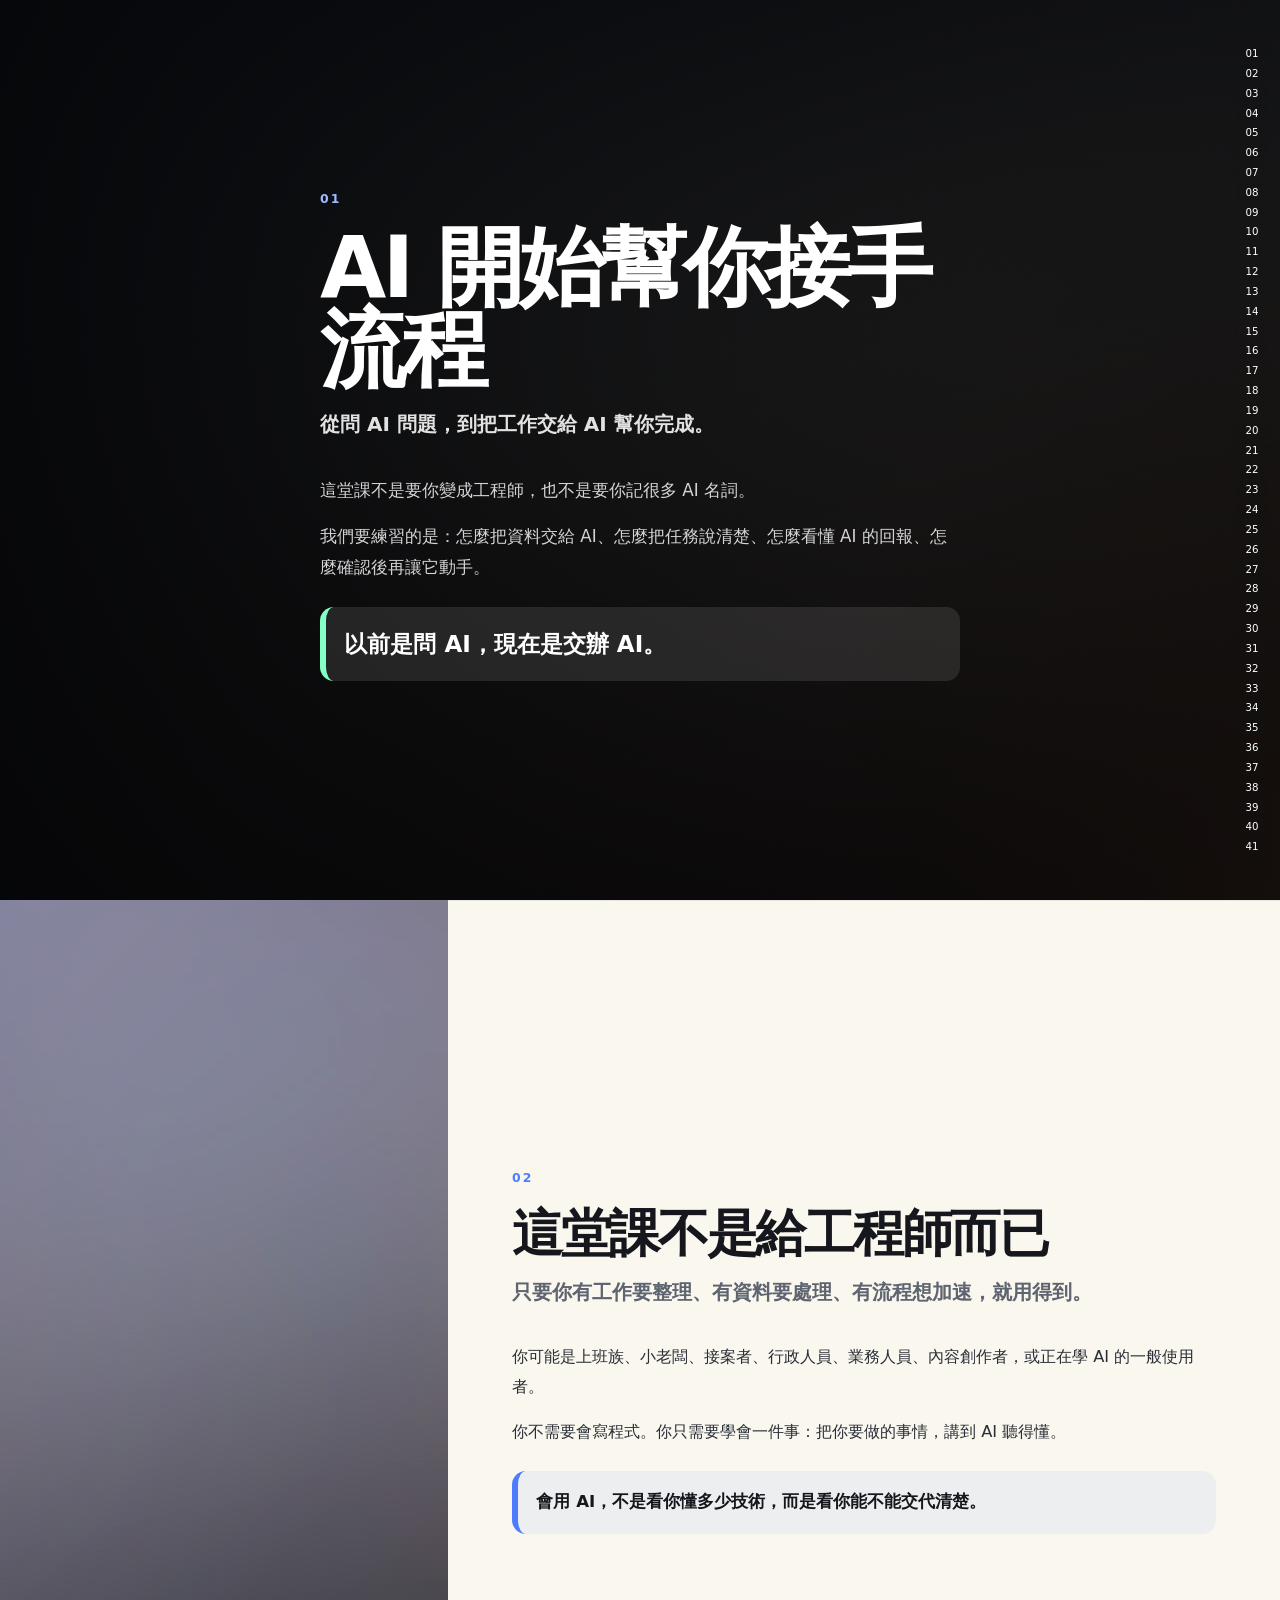
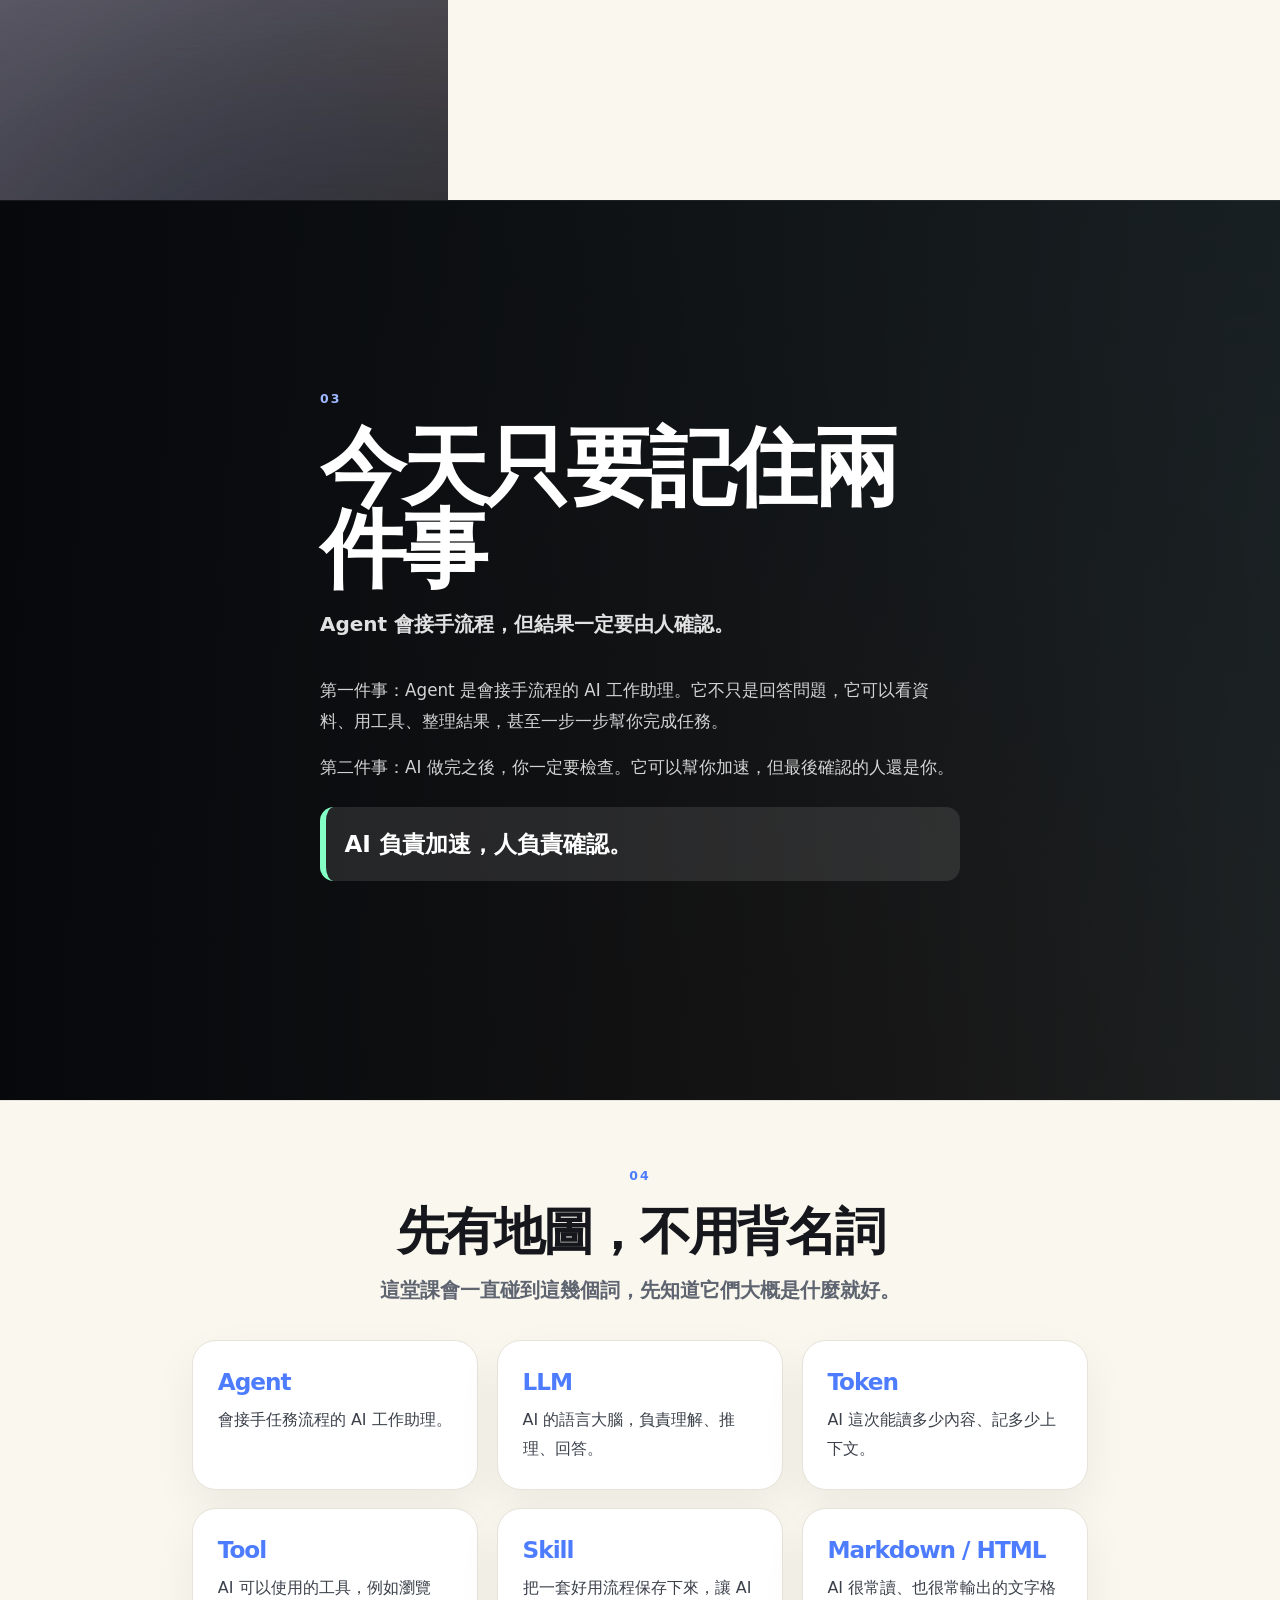
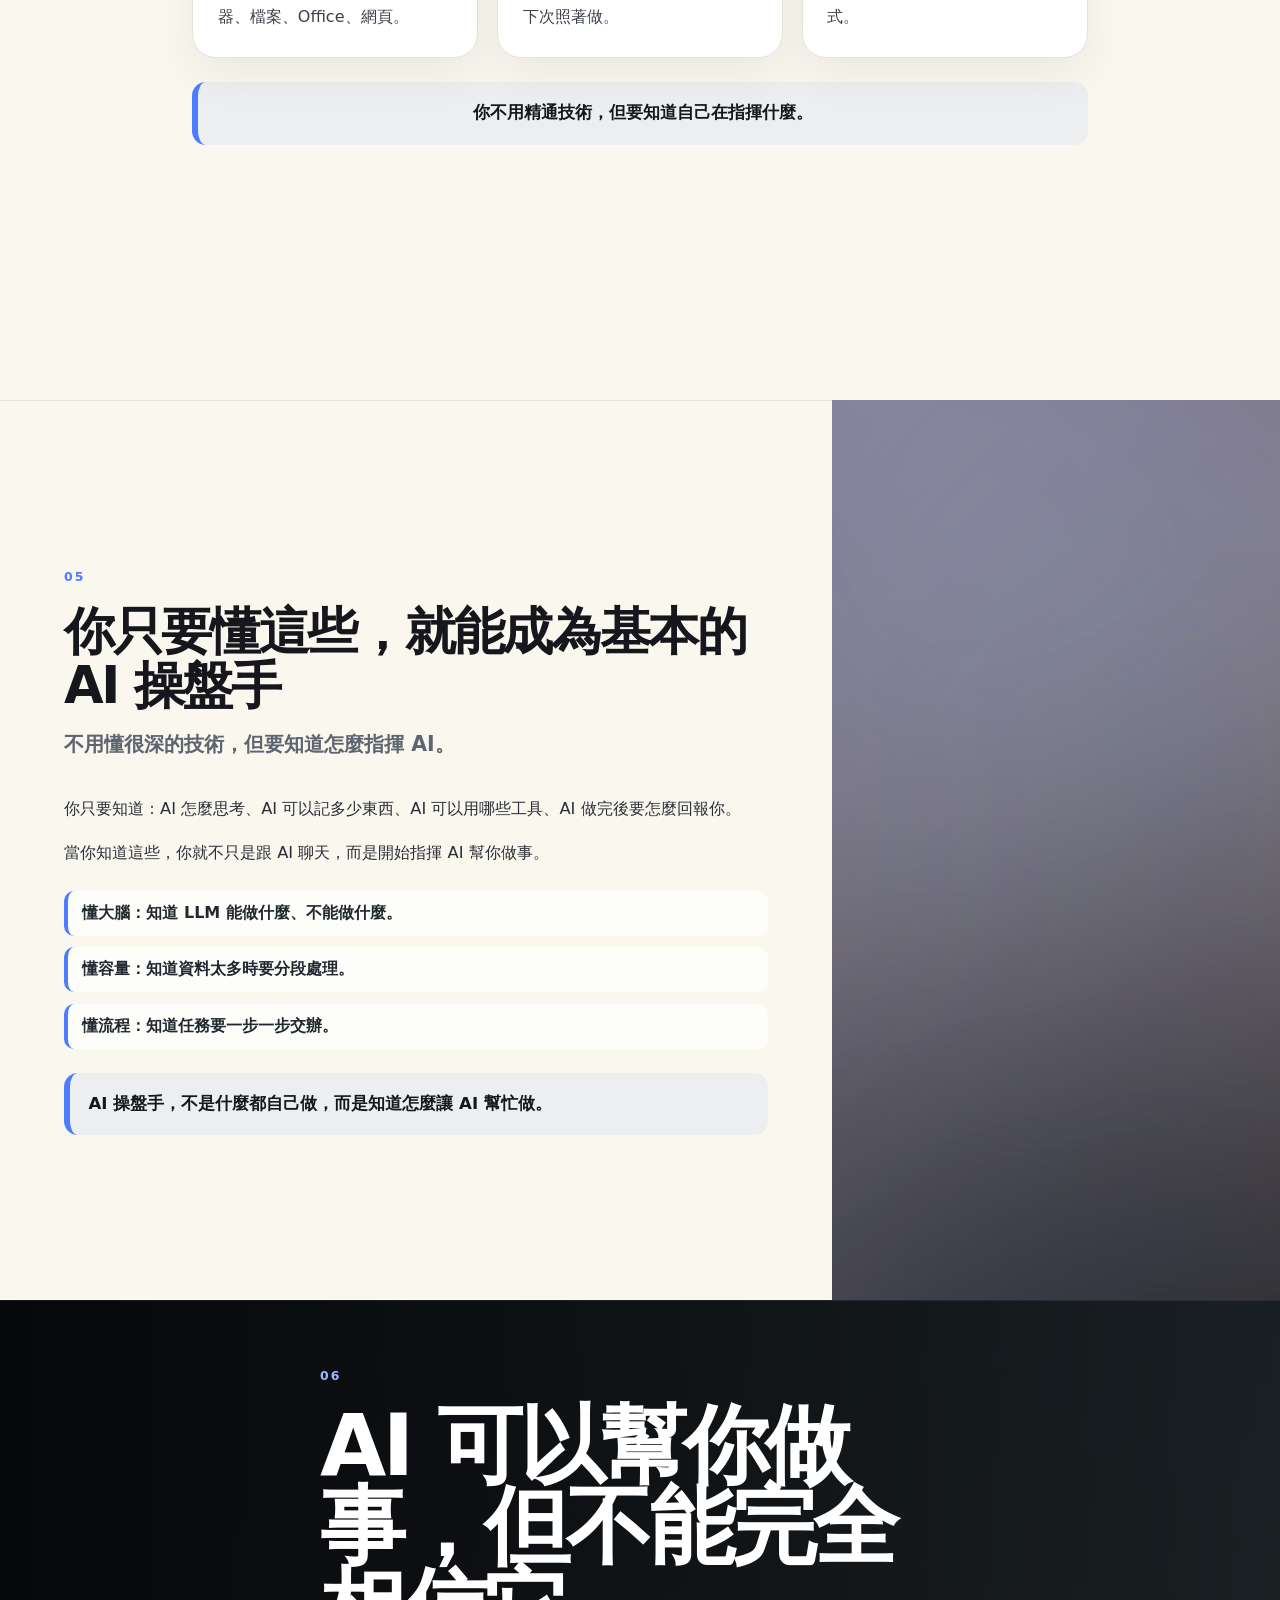
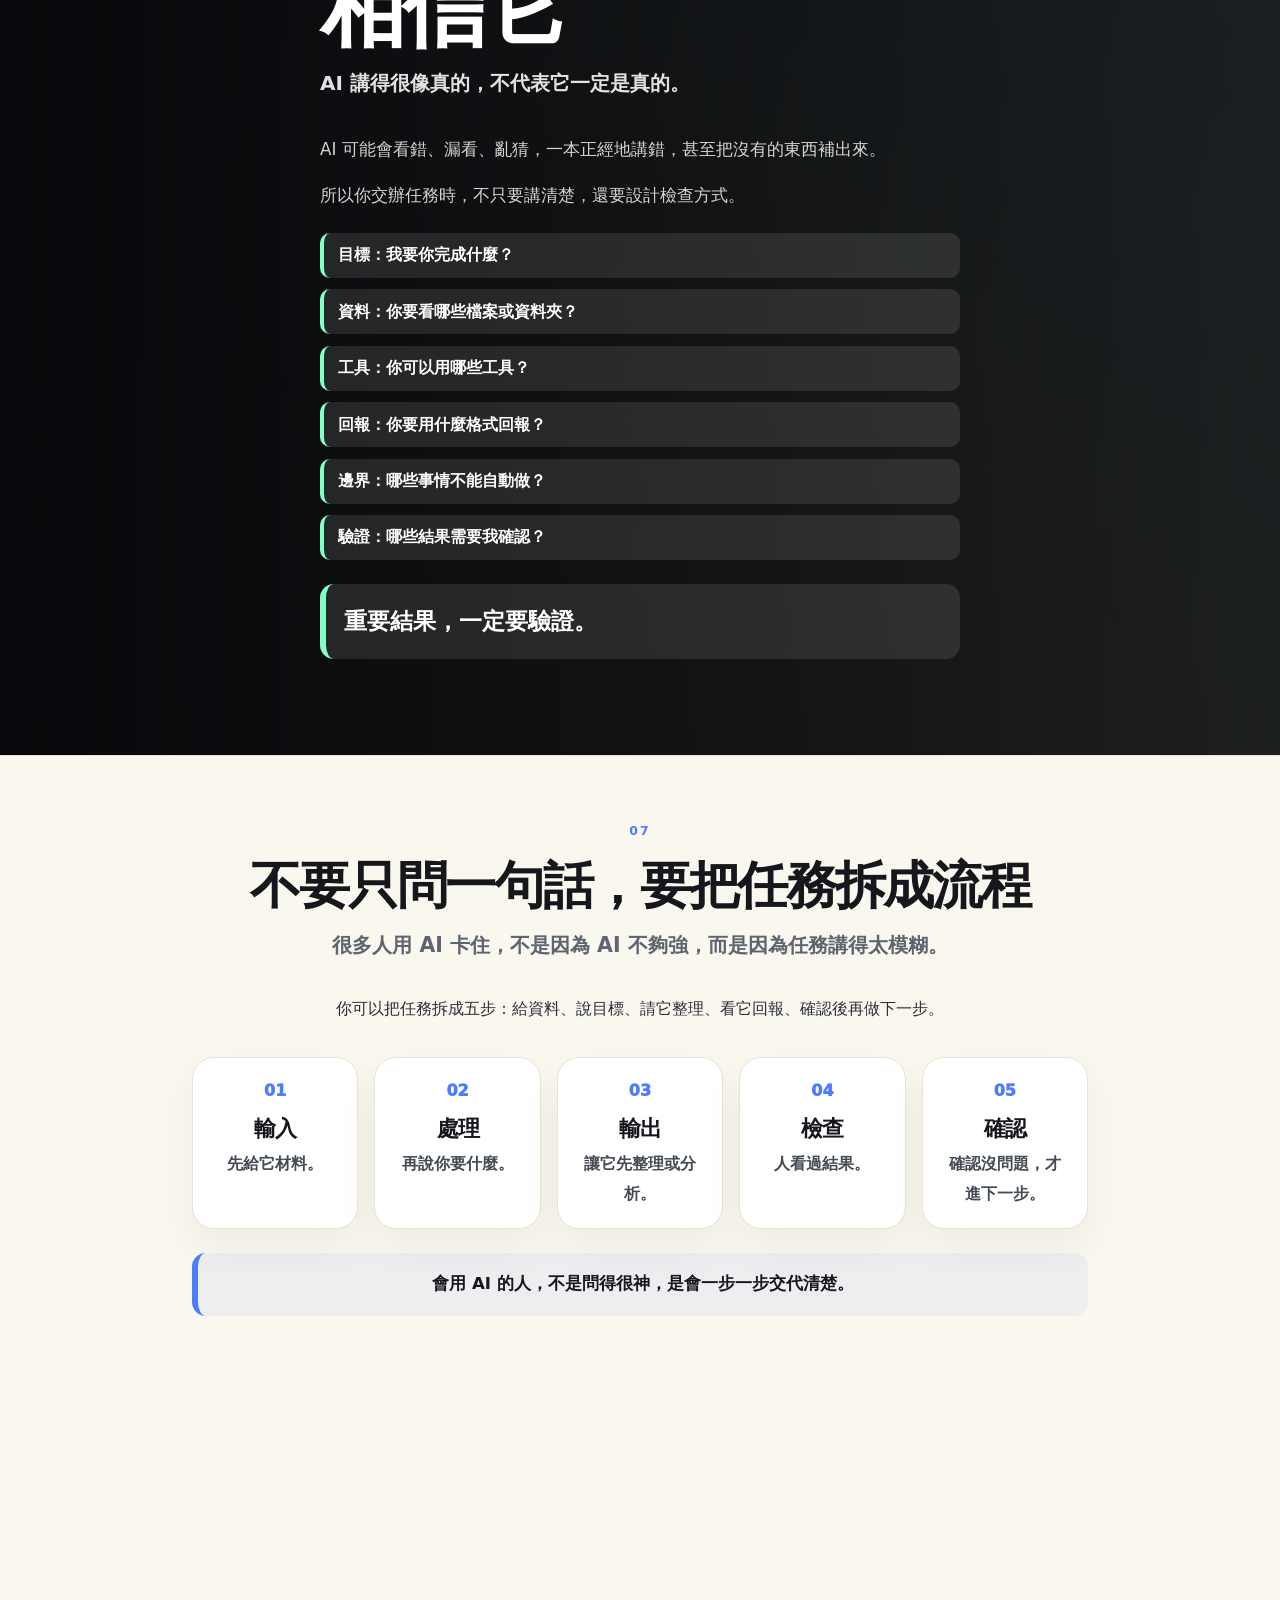
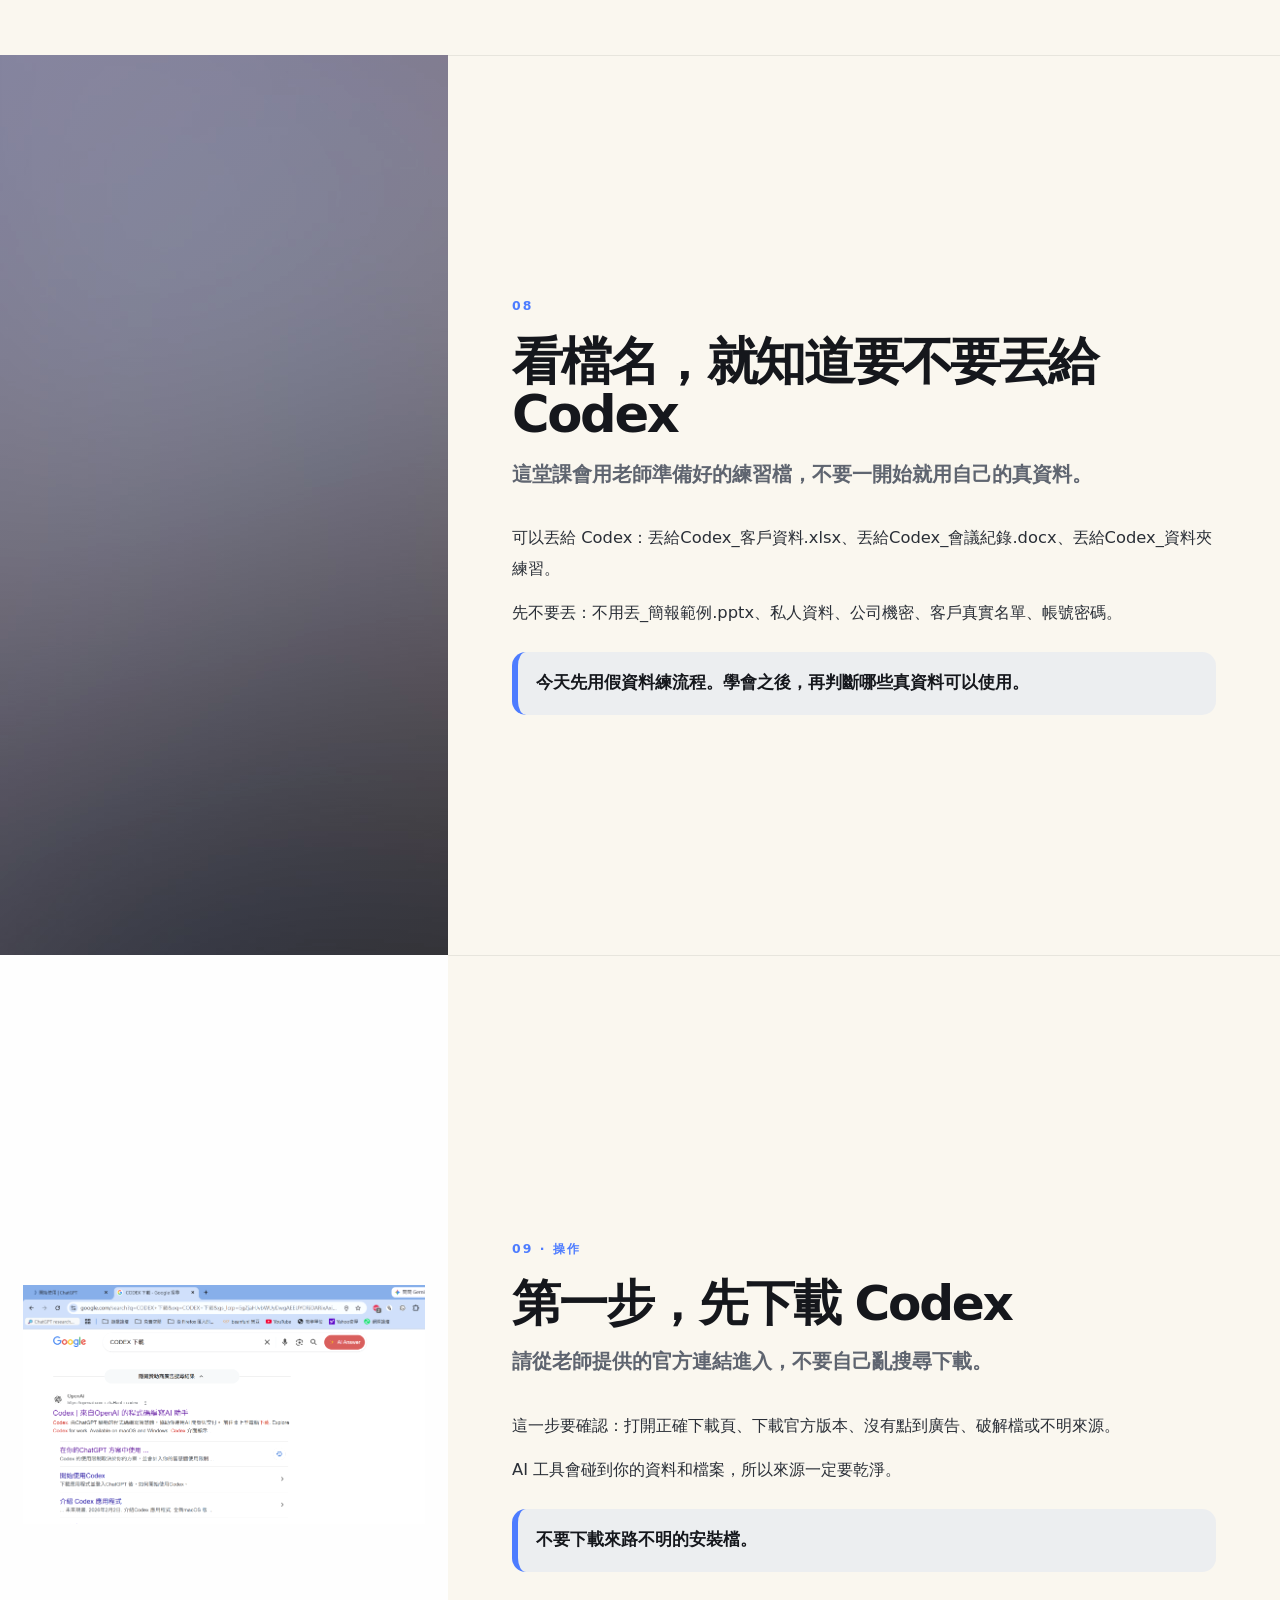
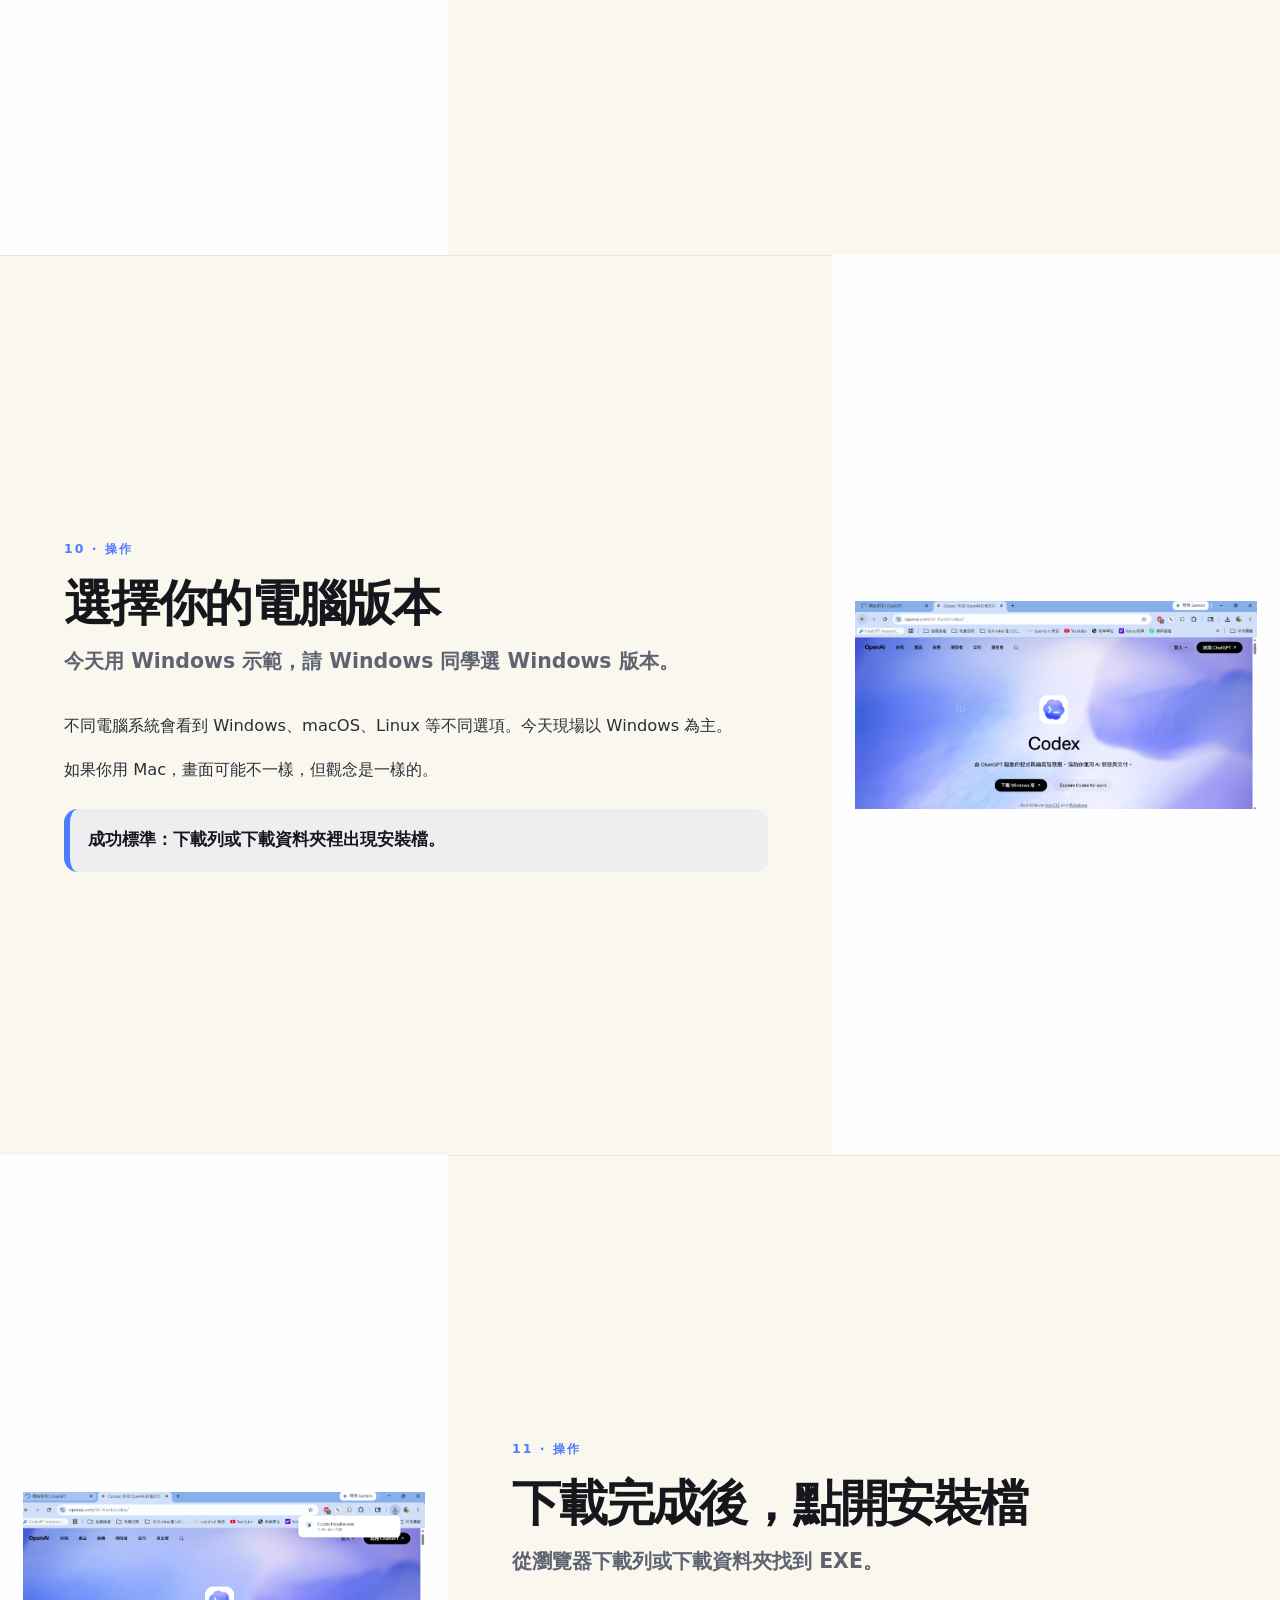
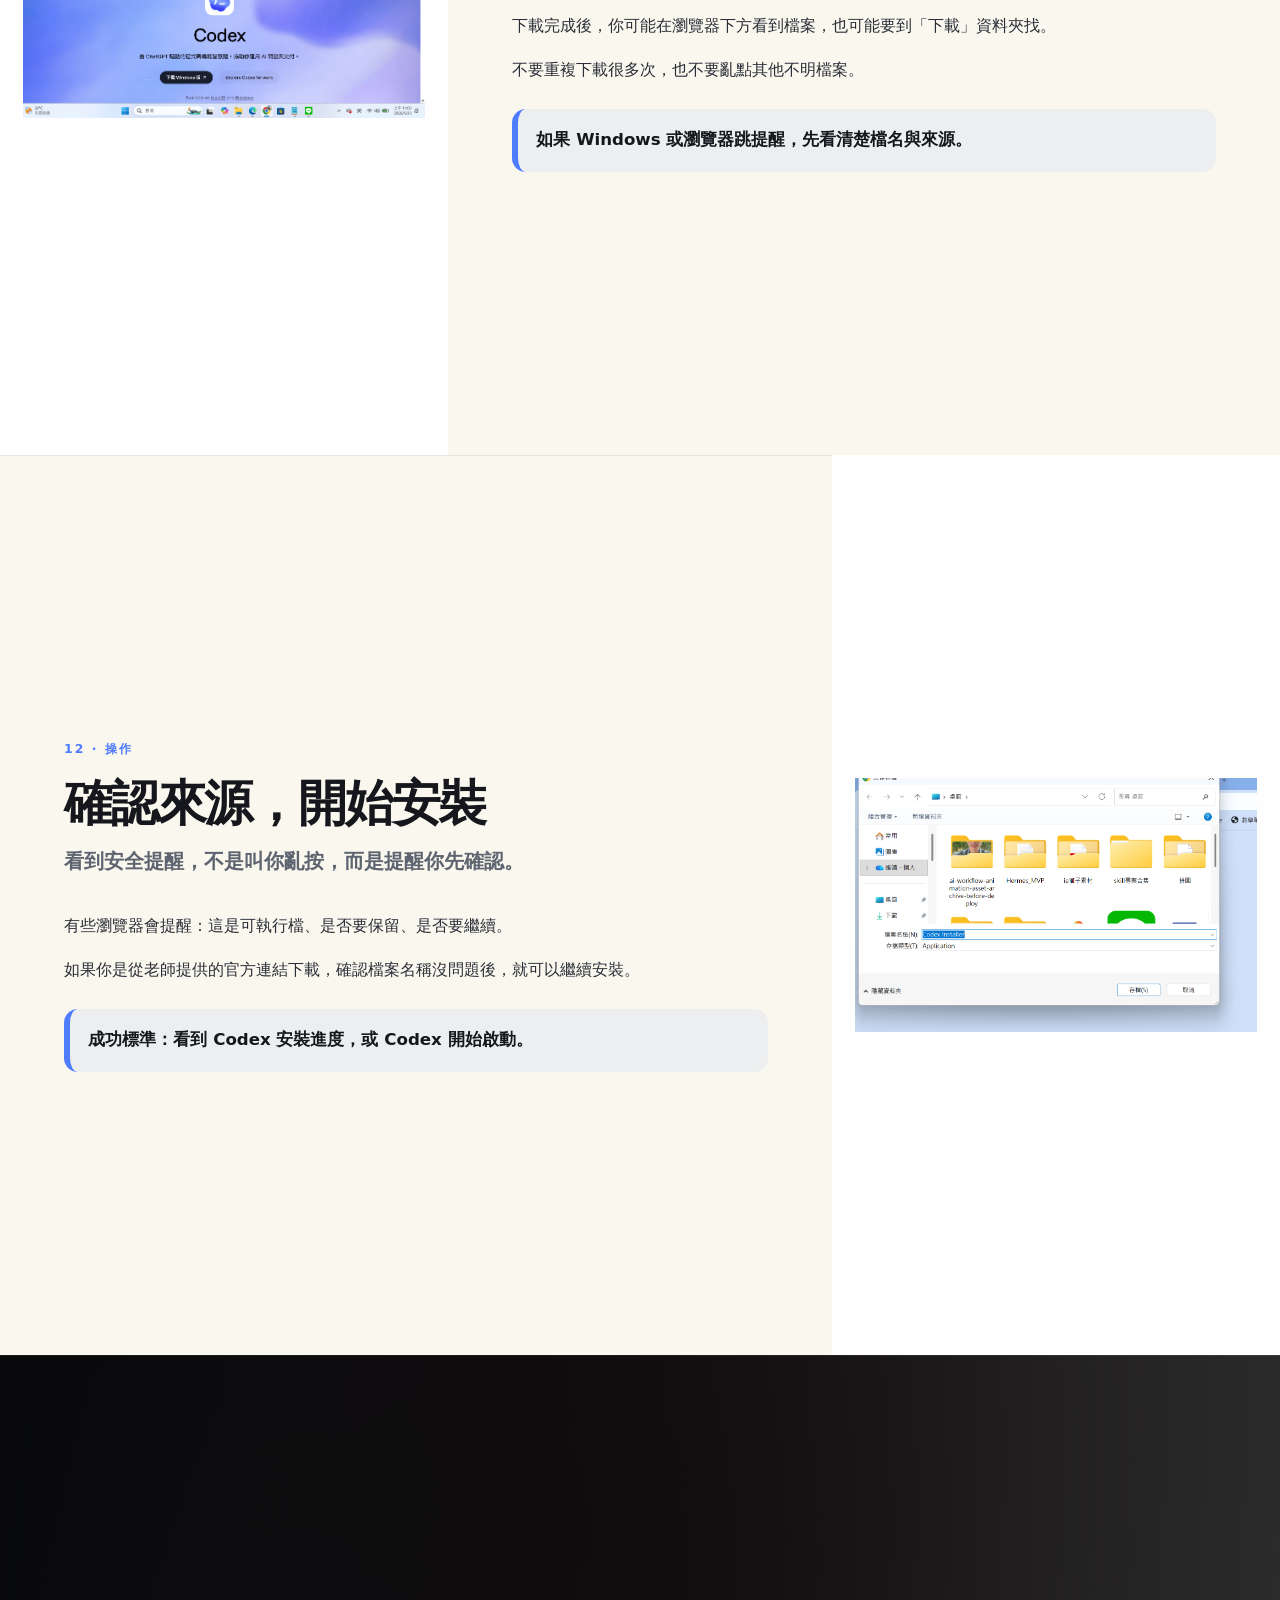
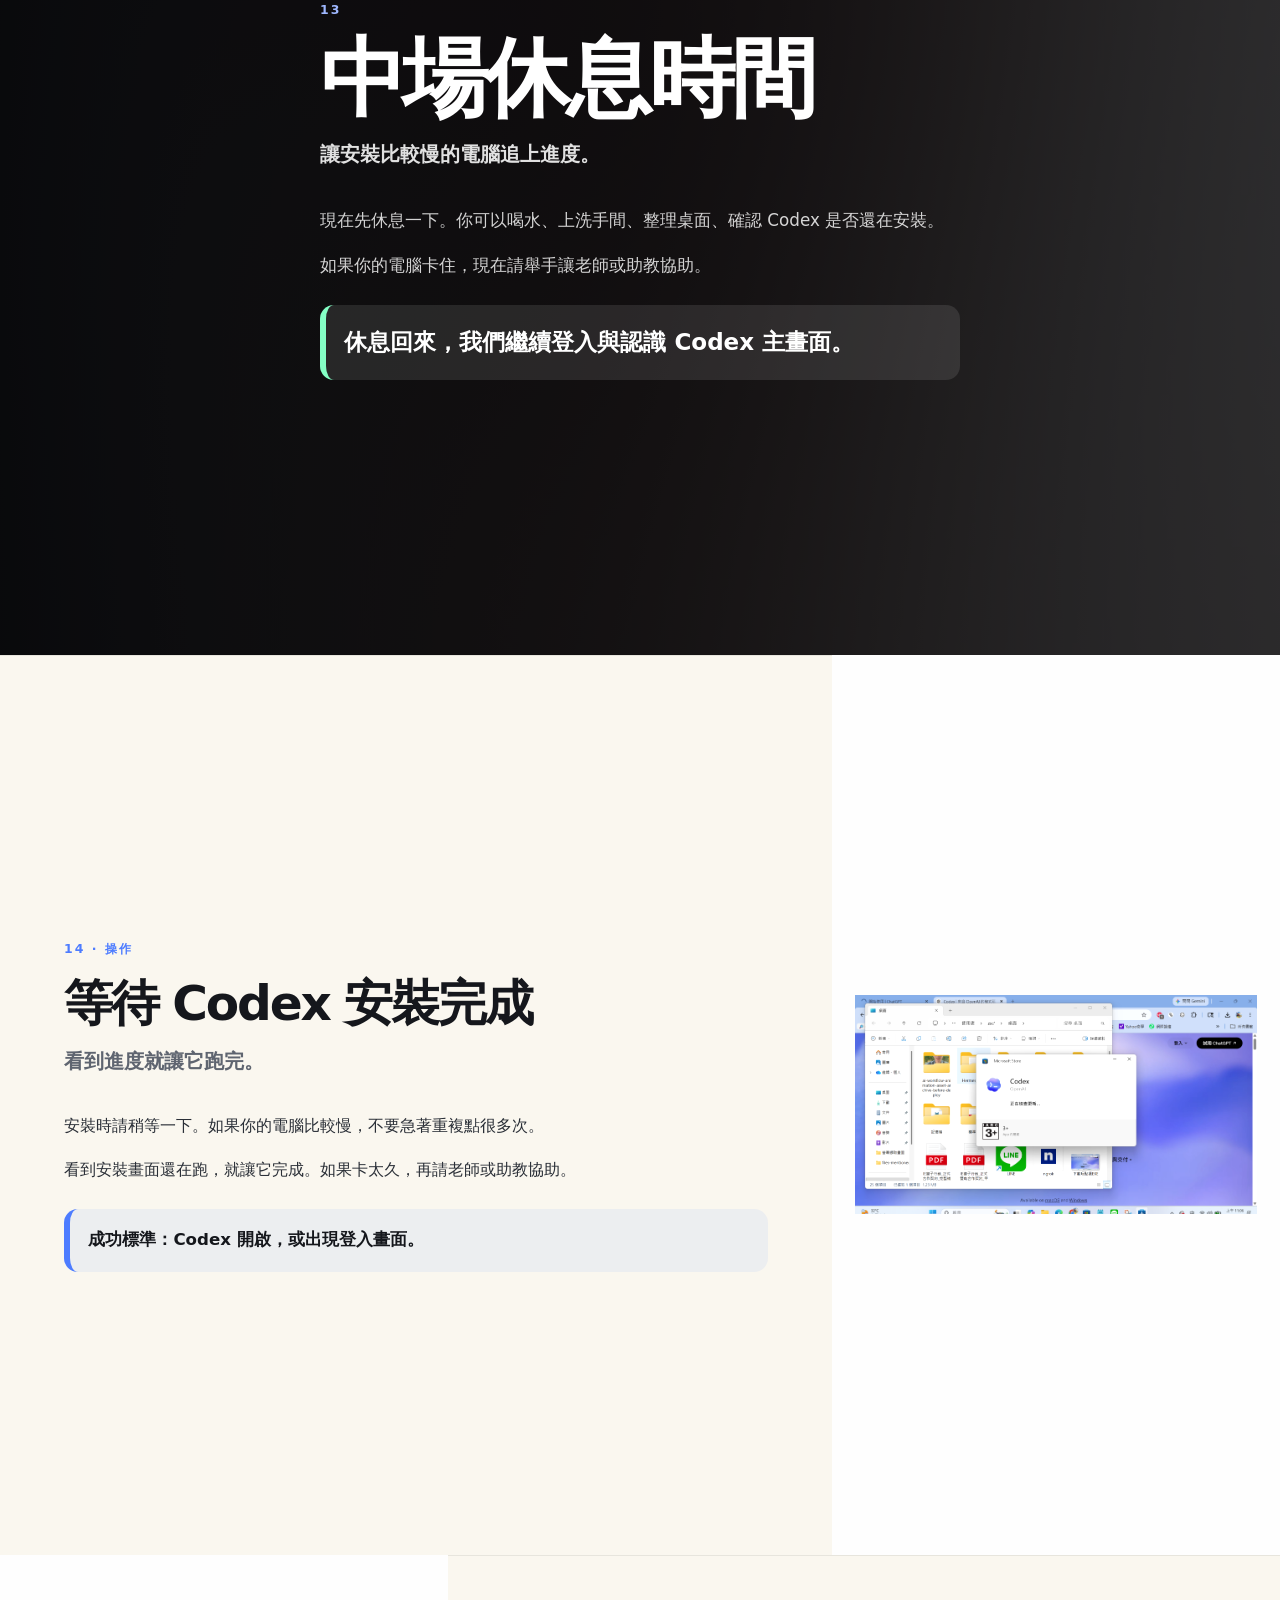
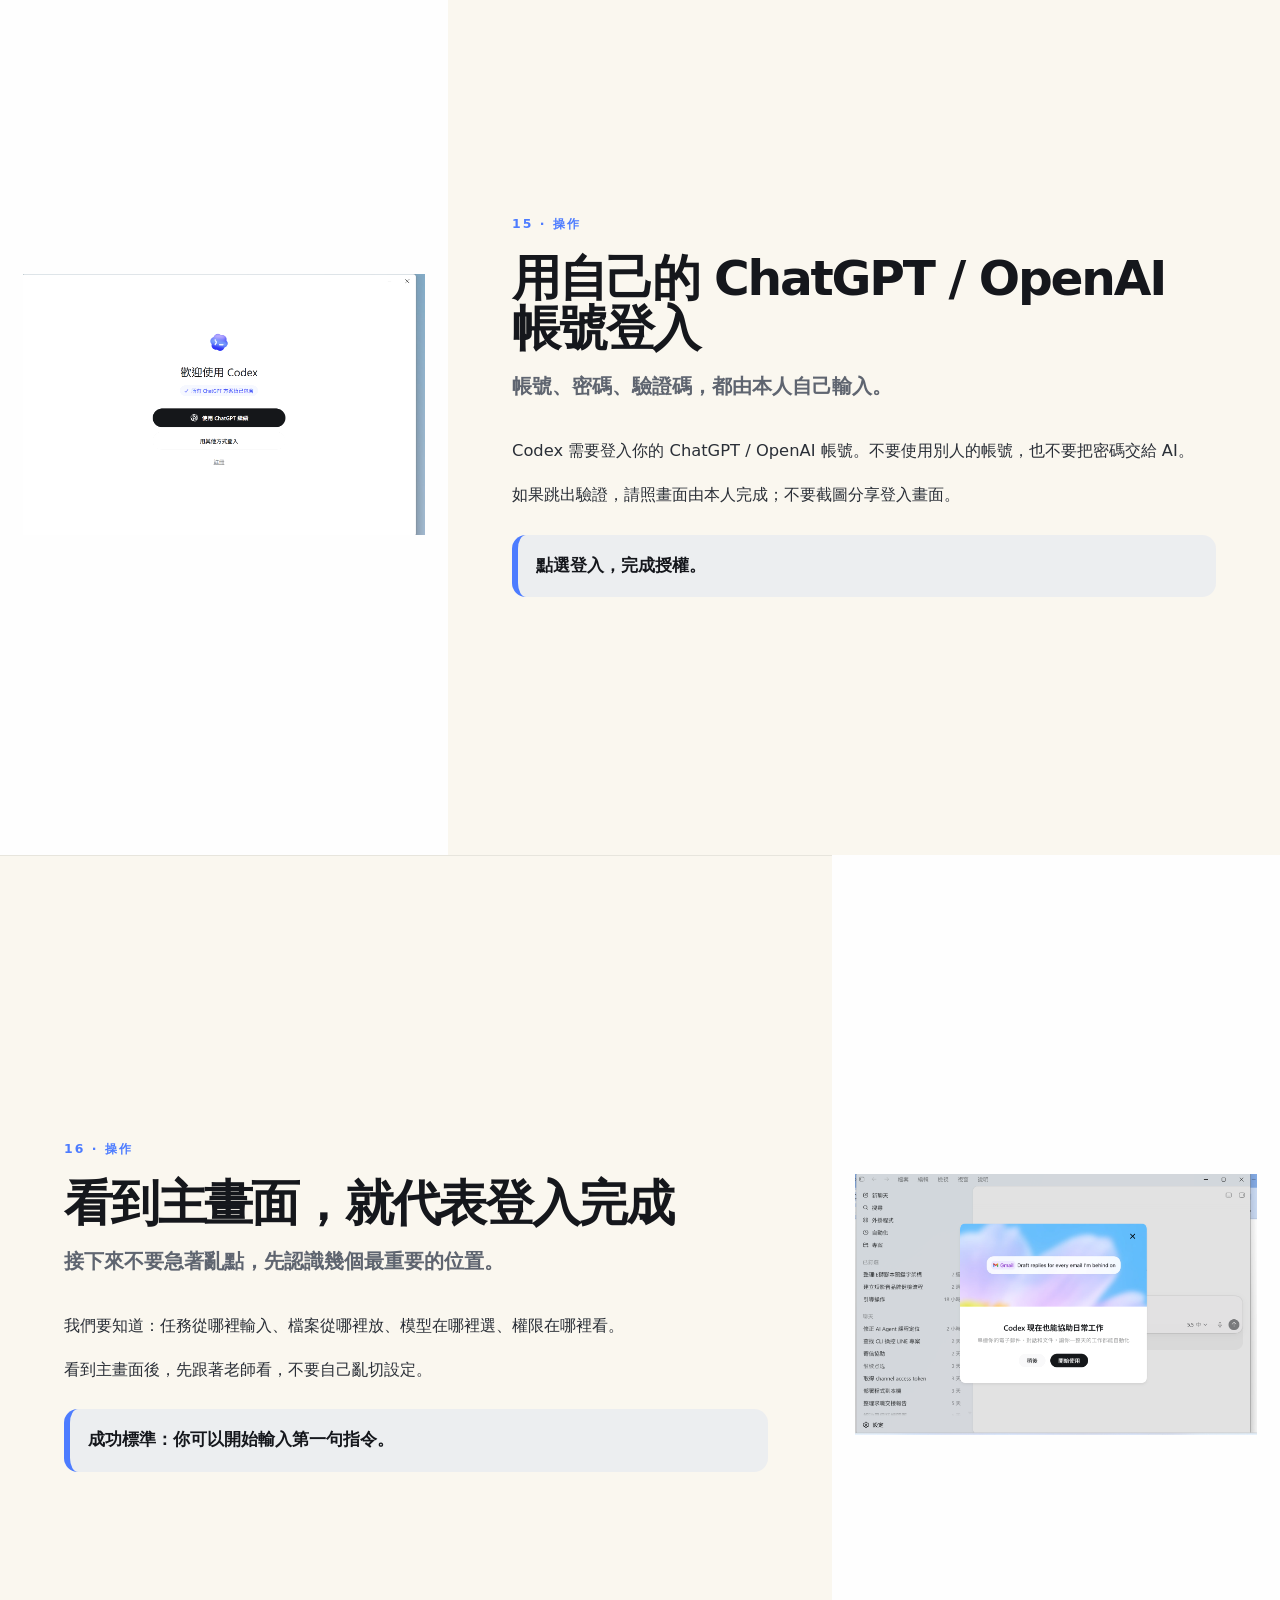
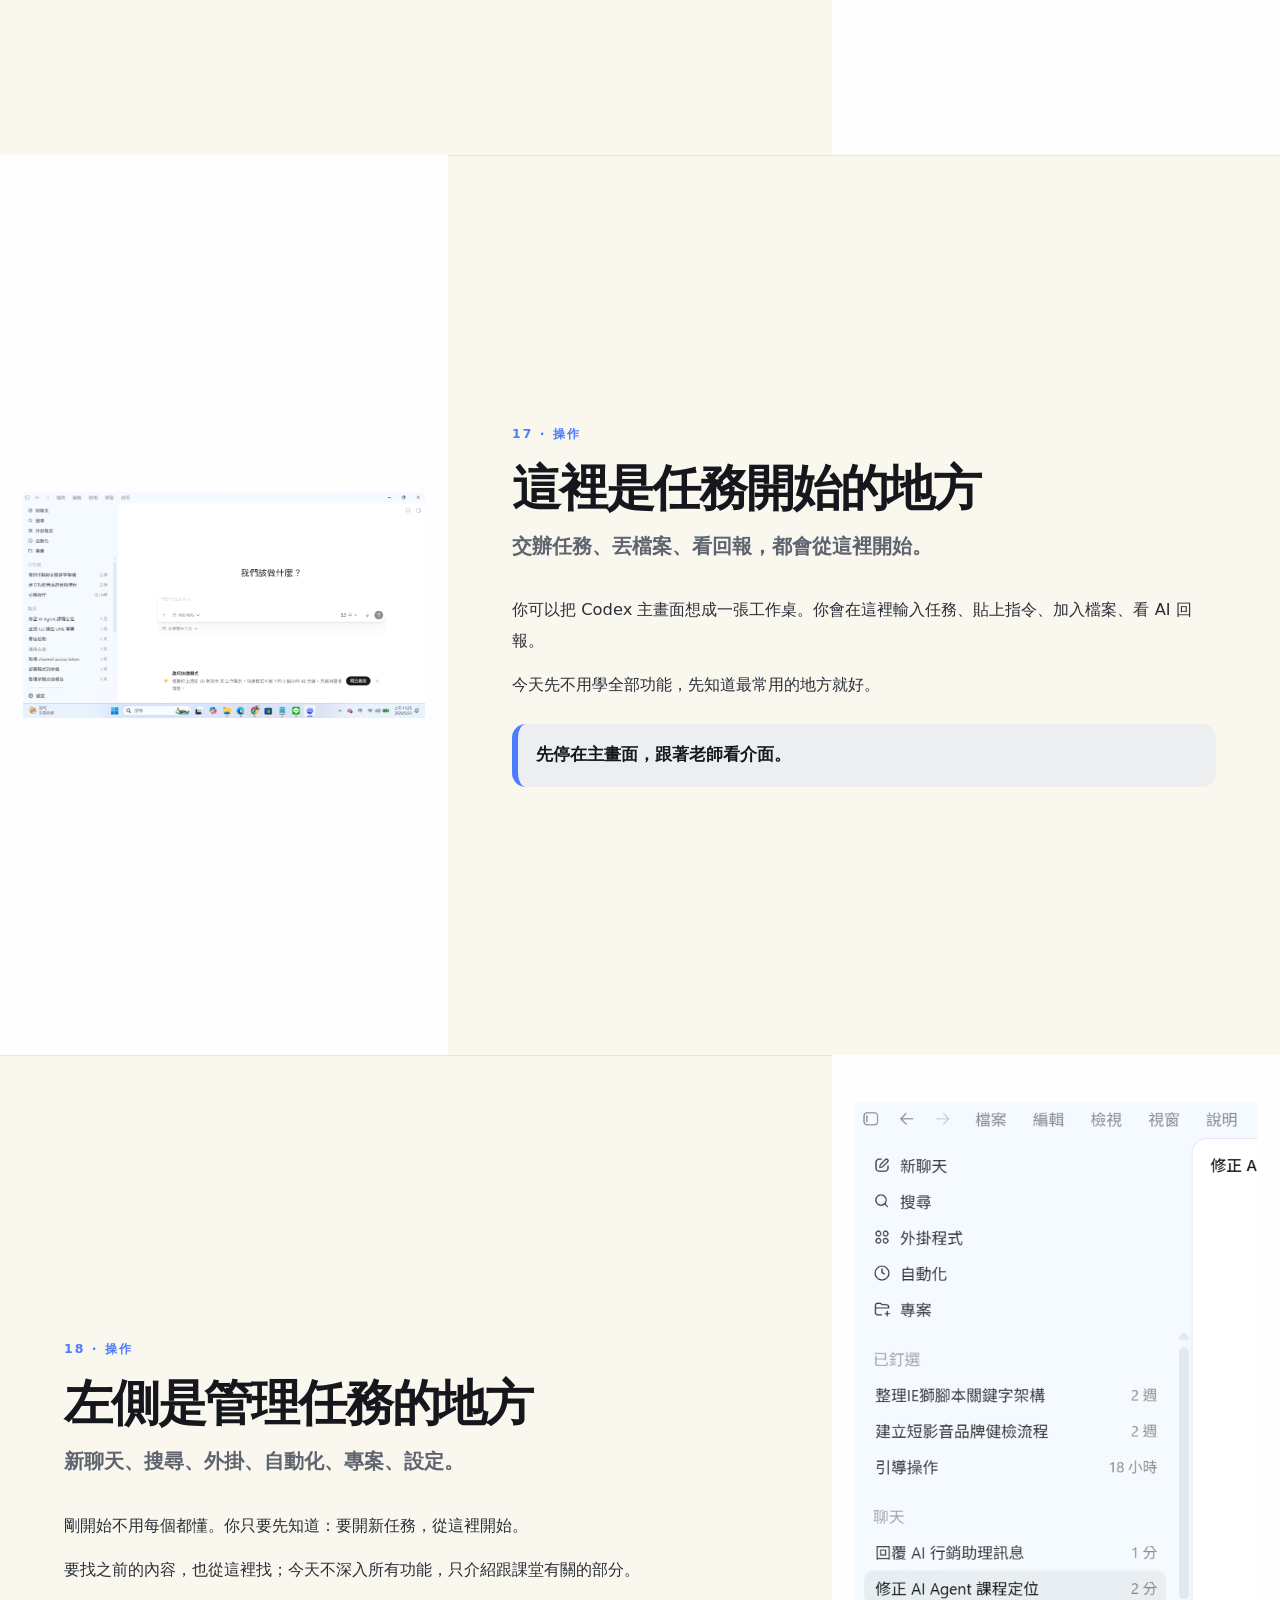
==== commit fb16adf4: "Expand story HTML deck content" ====
--- a/html-story-deck-v1/index.html
+++ b/html-story-deck-v1/index.html
@@ -16,545 +16,158 @@
 <body class="is-preload">
   <nav class="mini-nav"><a href="#slide-01">01</a><a href="#slide-02">02</a><a href="#slide-03">03</a><a href="#slide-04">04</a><a href="#slide-05">05</a><a href="#slide-06">06</a><a href="#slide-07">07</a><a href="#slide-08">08</a><a href="#slide-09">09</a><a href="#slide-10">10</a><a href="#slide-11">11</a><a href="#slide-12">12</a><a href="#slide-13">13</a><a href="#slide-14">14</a><a href="#slide-15">15</a><a href="#slide-16">16</a><a href="#slide-17">17</a><a href="#slide-18">18</a><a href="#slide-19">19</a><a href="#slide-20">20</a><a href="#slide-21">21</a><a href="#slide-22">22</a><a href="#slide-23">23</a><a href="#slide-24">24</a><a href="#slide-25">25</a><a href="#slide-26">26</a><a href="#slide-27">27</a><a href="#slide-28">28</a><a href="#slide-29">29</a><a href="#slide-30">30</a><a href="#slide-31">31</a><a href="#slide-32">32</a><a href="#slide-33">33</a><a href="#slide-34">34</a><a href="#slide-35">35</a><a href="#slide-36">36</a><a href="#slide-37">37</a><a href="#slide-38">38</a><a href="#slide-39">39</a><a href="#slide-40">40</a><a href="#slide-41">41</a></nav>
   <div id="wrapper" class="divided">
-    <section id="slide-01" class="banner style5 invert orient-left content-align-left image-position-center fullscreen onload-image-fade-in onload-content-fade-right hero-slide">
-  <div class="content">
-    <p class="eyebrow">Codex AI Agent 實戰課</p>
-    <h1>AI 開始幫你接手流程</h1>
-    <p class="major">不是更會聊天，是開始會幫你做事</p>
-    <div class="chips"><span>交辦</span><span>執行</span><span>回報</span><span>確認</span></div>
-    <ul class="actions stacked"><li><a href="#slide-02" class="button big wide smooth-scroll-middle">開始上課</a></li></ul>
-  </div>
+<section id="slide-01" class="banner style5 invert orient-left content-align-left image-position-center fullscreen course-dark">
+  <div class="content"><p class="eyebrow">01</p><h1>AI 開始幫你接手流程</h1><p class="major">從問 AI 問題，到把工作交給 AI 幫你完成。</p><div class="body-text"><p>這堂課不是要你變成工程師，也不是要你記很多 AI 名詞。</p><p>我們要練習的是：怎麼把資料交給 AI、怎麼把任務說清楚、怎麼看懂 AI 的回報、怎麼確認後再讓它動手。</p></div><p class="takeaway">以前是問 AI，現在是交辦 AI。</p></div>
   <div class="image"><img src="images/banner.jpg" alt="" /></div>
 </section>
-<section id="slide-02" class="spotlight style1 orient-right content-align-left image-position-center onscroll-image-fade-in">
-  <div class="content"><p class="eyebrow">02</p><h2>以前問 AI，現在交辦 AI</h2><p class="lead">這堂課給想把電腦工作交出去的人</p><ul class="clean-list"><li>不用會寫程式</li><li>先學會說清楚</li><li>再學會看結果</li></ul></div>
-  <div class="image"><img src="images/spotlight03.jpg" alt="" /></div>
+<section id="slide-02" class="spotlight style1 orient-right content-align-left image-position-center onscroll-image-fade-in content-slide">
+  <div class="content"><p class="eyebrow">02</p><h2>這堂課不是給工程師而已</h2><p class="lead">只要你有工作要整理、有資料要處理、有流程想加速，就用得到。</p><div class="body-text"><p>你可能是上班族、小老闆、接案者、行政人員、業務人員、內容創作者，或正在學 AI 的一般使用者。</p><p>你不需要會寫程式。你只需要學會一件事：把你要做的事情，講到 AI 聽得懂。</p></div><p class="takeaway">會用 AI，不是看你懂多少技術，而是看你能不能交代清楚。</p></div>
+  <div class="image"><img src="images/spotlight01.jpg" alt="" /></div>
 </section>
-<section id="slide-03" class="banner style5 invert orient-left content-align-center image-position-center fullscreen quote-slide">
-  <div class="content">
-    <p class="eyebrow">03</p>
-    <h1>今天只記兩件事</h1>
-    <p class="major">Agent 是會接手流程的 AI 工作助理</p>
-    <ul class="clean-list"><li>你負責說清楚</li><li>AI 負責往前做</li><li>最後由人確認</li></ul>
-  </div>
+<section id="slide-03" class="banner style5 invert orient-left content-align-left image-position-center fullscreen course-dark">
+  <div class="content"><p class="eyebrow">03</p><h1>今天只要記住兩件事</h1><p class="major">Agent 會接手流程，但結果一定要由人確認。</p><div class="body-text"><p>第一件事：Agent 是會接手流程的 AI 工作助理。它不只是回答問題，它可以看資料、用工具、整理結果，甚至一步一步幫你完成任務。</p><p>第二件事：AI 做完之後，你一定要檢查。它可以幫你加速，但最後確認的人還是你。</p></div><p class="takeaway">AI 負責加速，人負責確認。</p></div>
   <div class="image"><img src="images/gallery/fulls/01.jpg" alt="" /></div>
 </section>
-<section id="slide-04" class="wrapper style1 align-center map-slide">
-  <div class="inner">
-    <p class="eyebrow">04 · 名詞地圖</p><h2>AI 名詞地圖</h2><p class="lead">不用背，知道大概就好</p>
-    <div class="cards six"><article><h3>Agent</h3><p>會做事的 AI</p></article><article><h3>LLM</h3><p>AI 的大腦</p></article><article><h3>Token</h3><p>AI 的容量</p></article><article><h3>Tool</h3><p>AI 的工具</p></article><article><h3>Skill</h3><p>可重複流程</p></article><article><h3>HTML / MD</h3><p>AI 常讀格式</p></article></div>
-  </div>
-</section>
-<section id="slide-05" class="spotlight style1 orient-left content-align-left image-position-center onscroll-image-fade-in">
-  <div class="content"><p class="eyebrow">05</p><h2>你只要懂這些</h2><p class="lead">就能成為基本 AI 操盤手</p><ul class="clean-list"><li>AI 怎麼思考</li><li>AI 能用什麼工具</li><li>做完怎麼回報你</li></ul></div>
-  <div class="image"><img src="images/gallery/fulls/07.jpg" alt="" /></div>
-</section>
-<section id="slide-06" class="banner style5 invert orient-left content-align-center image-position-center fullscreen danger-slide">
-  <div class="content">
-    <p class="eyebrow">06</p>
-    <h1>AI 不一定對</h1>
-    <p class="major">它講得像真的，不代表是真的</p>
-    <ul class="clean-list"><li>可能看錯</li><li>可能漏看</li><li>可能亂猜</li><li>重要結果一定驗證</li></ul>
-  </div>
+<section id="slide-04" class="wrapper style1 align-center card-slide"><div class="inner"><p class="eyebrow">04</p><h2>先有地圖，不用背名詞</h2><p class="lead">這堂課會一直碰到這幾個詞，先知道它們大概是什麼就好。</p><div class="cards six"><article><h3>Agent</h3><p>會接手任務流程的 AI 工作助理。</p></article><article><h3>LLM</h3><p>AI 的語言大腦，負責理解、推理、回答。</p></article><article><h3>Token</h3><p>AI 這次能讀多少內容、記多少上下文。</p></article><article><h3>Tool</h3><p>AI 可以使用的工具，例如瀏覽器、檔案、Office、網頁。</p></article><article><h3>Skill</h3><p>把一套好用流程保存下來，讓 AI 下次照著做。</p></article><article><h3>Markdown / HTML</h3><p>AI 很常讀、也很常輸出的文字格式。</p></article></div><p class="takeaway">你不用精通技術，但要知道自己在指揮什麼。</p></div></section>
+<section id="slide-05" class="spotlight style1 orient-left content-align-left image-position-center onscroll-image-fade-in content-slide">
+  <div class="content"><p class="eyebrow">05</p><h2>你只要懂這些，就能成為基本的 AI 操盤手</h2><p class="lead">不用懂很深的技術，但要知道怎麼指揮 AI。</p><div class="body-text"><p>你只要知道：AI 怎麼思考、AI 可以記多少東西、AI 可以用哪些工具、AI 做完後要怎麼回報你。</p><p>當你知道這些，你就不只是跟 AI 聊天，而是開始指揮 AI 幫你做事。</p></div><ul class="clean-list"><li>懂大腦：知道 LLM 能做什麼、不能做什麼。</li><li>懂容量：知道資料太多時要分段處理。</li><li>懂流程：知道任務要一步一步交辦。</li></ul><p class="takeaway">AI 操盤手，不是什麼都自己做，而是知道怎麼讓 AI 幫忙做。</p></div>
   <div class="image"><img src="images/spotlight01.jpg" alt="" /></div>
 </section>
-<section id="slide-07" class="wrapper style1 align-center flow-slide">
-  <div class="inner">
-    <p class="eyebrow">07 · 流程</p><h2>不要只問一句話</h2><p class="lead">把任務拆成一段流程</p>
-    <div class="flowline"></div>
-  </div>
+<section id="slide-06" class="banner style5 invert orient-left content-align-left image-position-center fullscreen course-dark">
+  <div class="content"><p class="eyebrow">06</p><h1>AI 可以幫你做事，但不能完全相信它</h1><p class="major">AI 講得很像真的，不代表它一定是真的。</p><div class="body-text"><p>AI 可能會看錯、漏看、亂猜，一本正經地講錯，甚至把沒有的東西補出來。</p><p>所以你交辦任務時，不只要講清楚，還要設計檢查方式。</p></div><ul class="clean-list"><li>目標：我要你完成什麼？</li><li>資料：你要看哪些檔案或資料夾？</li><li>工具：你可以用哪些工具？</li><li>回報：你要用什麼格式回報？</li><li>邊界：哪些事情不能自動做？</li><li>驗證：哪些結果需要我確認？</li></ul><p class="takeaway">重要結果，一定要驗證。</p></div>
+  <div class="image"><img src="images/gallery/fulls/01.jpg" alt="" /></div>
 </section>
-<section id="slide-08" class="spotlight style1 orient-right content-align-left image-position-center onscroll-image-fade-in">
-  <div class="content"><p class="eyebrow">08</p><h2>什麼要丟給 Codex？</h2><p class="lead">需要讀檔、照流程、回報結果的任務</p><ul class="clean-list"><li>資料夾整理</li><li>表格 / 文件盤點</li><li>流程檢查與報告</li></ul></div>
-  <div class="image"><img src="images/spotlight03.jpg" alt="" /></div>
+<section id="slide-07" class="wrapper style1 align-center flow-slide"><div class="inner"><p class="eyebrow">07</p><h2>不要只問一句話，要把任務拆成流程</h2><p class="lead">很多人用 AI 卡住，不是因為 AI 不夠強，而是因為任務講得太模糊。</p><div class="body-text wide"><p>你可以把任務拆成五步：給資料、說目標、請它整理、看它回報、確認後再做下一步。</p></div><div class="flowline"><div><span>01</span><h3>輸入</h3><p>先給它材料。</p></div><div><span>02</span><h3>處理</h3><p>再說你要什麼。</p></div><div><span>03</span><h3>輸出</h3><p>讓它先整理或分析。</p></div><div><span>04</span><h3>檢查</h3><p>人看過結果。</p></div><div><span>05</span><h3>確認</h3><p>確認沒問題，才進下一步。</p></div></div><p class="takeaway">會用 AI 的人，不是問得很神，是會一步一步交代清楚。</p></div></section>
+<section id="slide-08" class="spotlight style1 orient-right content-align-left image-position-center onscroll-image-fade-in content-slide">
+  <div class="content"><p class="eyebrow">08</p><h2>看檔名，就知道要不要丟給 Codex</h2><p class="lead">這堂課會用老師準備好的練習檔，不要一開始就用自己的真資料。</p><div class="body-text"><p>可以丟給 Codex：丟給Codex_客戶資料.xlsx、丟給Codex_會議紀錄.docx、丟給Codex_資料夾練習。</p><p>先不要丟：不用丟_簡報範例.pptx、私人資料、公司機密、客戶真實名單、帳號密碼。</p></div><p class="takeaway">今天先用假資料練流程。學會之後，再判斷哪些真資料可以使用。</p></div>
+  <div class="image"><img src="images/spotlight01.jpg" alt="" /></div>
 </section>
 <section id="slide-09" class="spotlight style1 orient-right content-align-left image-position-center onscroll-image-fade-in screen-slide">
-  <div class="content">
-    <p class="eyebrow">09 · 操作</p>
-    <h2>Codex 下載</h2>
-    <p class="lead">第一步：確認下載來源</p>
-    
-  </div>
-  <div class="image screenshot-wrap"><img src="screenshots/01_codex_website_link.png" alt="Codex 下載" /></div>
+  <div class="content"><p class="eyebrow">09 · 操作</p><h2>第一步，先下載 Codex</h2><p class="lead">請從老師提供的官方連結進入，不要自己亂搜尋下載。</p><div class="body-text"><p>這一步要確認：打開正確下載頁、下載官方版本、沒有點到廣告、破解檔或不明來源。</p><p>AI 工具會碰到你的資料和檔案，所以來源一定要乾淨。</p></div><p class="takeaway">不要下載來路不明的安裝檔。</p></div>
+  <div class="image screenshot-wrap"><img src="screenshots/01_codex_website_link.png" alt="第一步，先下載 Codex" /></div>
 </section>
 <section id="slide-10" class="spotlight style1 orient-left content-align-left image-position-center onscroll-image-fade-in screen-slide">
-  <div class="content">
-    <p class="eyebrow">10 · 操作</p>
-    <h2>選擇 Windows</h2>
-    <p class="lead">跟著自己的電腦版本下載</p>
-    
-  </div>
-  <div class="image screenshot-wrap"><img src="screenshots/02_download_choice.png" alt="選擇 Windows" /></div>
+  <div class="content"><p class="eyebrow">10 · 操作</p><h2>選擇你的電腦版本</h2><p class="lead">今天用 Windows 示範，請 Windows 同學選 Windows 版本。</p><div class="body-text"><p>不同電腦系統會看到 Windows、macOS、Linux 等不同選項。今天現場以 Windows 為主。</p><p>如果你用 Mac，畫面可能不一樣，但觀念是一樣的。</p></div><p class="takeaway">成功標準：下載列或下載資料夾裡出現安裝檔。</p></div>
+  <div class="image screenshot-wrap"><img src="screenshots/02_download_choice.png" alt="選擇你的電腦版本" /></div>
 </section>
 <section id="slide-11" class="spotlight style1 orient-right content-align-left image-position-center onscroll-image-fade-in screen-slide">
-  <div class="content">
-    <p class="eyebrow">11 · 操作</p>
-    <h2>點開安裝檔</h2>
-    <p class="lead">下載完成後再執行 EXE</p>
-    
-  </div>
-  <div class="image screenshot-wrap"><img src="screenshots/03_download_complete_click_exe.png" alt="點開安裝檔" /></div>
+  <div class="content"><p class="eyebrow">11 · 操作</p><h2>下載完成後，點開安裝檔</h2><p class="lead">從瀏覽器下載列或下載資料夾找到 EXE。</p><div class="body-text"><p>下載完成後，你可能在瀏覽器下方看到檔案，也可能要到「下載」資料夾找。</p><p>不要重複下載很多次，也不要亂點其他不明檔案。</p></div><p class="takeaway">如果 Windows 或瀏覽器跳提醒，先看清楚檔名與來源。</p></div>
+  <div class="image screenshot-wrap"><img src="screenshots/03_download_complete_click_exe.png" alt="下載完成後，點開安裝檔" /></div>
 </section>
 <section id="slide-12" class="spotlight style1 orient-left content-align-left image-position-center onscroll-image-fade-in screen-slide">
-  <div class="content">
-    <p class="eyebrow">12 · 操作</p>
-    <h2>儲存與安裝</h2>
-    <p class="lead">來源確認後，再繼續安裝</p>
-    
-  </div>
-  <div class="image screenshot-wrap"><img src="screenshots/04_save_installer.png" alt="儲存與安裝" /></div>
+  <div class="content"><p class="eyebrow">12 · 操作</p><h2>確認來源，開始安裝</h2><p class="lead">看到安全提醒，不是叫你亂按，而是提醒你先確認。</p><div class="body-text"><p>有些瀏覽器會提醒：這是可執行檔、是否要保留、是否要繼續。</p><p>如果你是從老師提供的官方連結下載，確認檔案名稱沒問題後，就可以繼續安裝。</p></div><p class="takeaway">成功標準：看到 Codex 安裝進度，或 Codex 開始啟動。</p></div>
+  <div class="image screenshot-wrap"><img src="screenshots/04_save_installer.png" alt="確認來源，開始安裝" /></div>
 </section>
-<section id="slide-13" class="banner style5 invert orient-left content-align-center image-position-center fullscreen quote-slide">
-  <div class="content">
-    <p class="eyebrow">13</p>
-    <h1>中場休息時間</h1>
-    <p class="major">讓安裝比較慢的電腦追上</p>
-    <ul class="clean-list"><li>喝水、上洗手間</li><li>確認安裝進度</li><li>卡住的人請舉手</li></ul>
-  </div>
+<section id="slide-13" class="banner style5 invert orient-left content-align-left image-position-center fullscreen course-dark">
+  <div class="content"><p class="eyebrow">13</p><h1>中場休息時間</h1><p class="major">讓安裝比較慢的電腦追上進度。</p><div class="body-text"><p>現在先休息一下。你可以喝水、上洗手間、整理桌面、確認 Codex 是否還在安裝。</p><p>如果你的電腦卡住，現在請舉手讓老師或助教協助。</p></div><p class="takeaway">休息回來，我們繼續登入與認識 Codex 主畫面。</p></div>
   <div class="image"><img src="images/spotlight02.jpg" alt="" /></div>
 </section>
 <section id="slide-14" class="spotlight style1 orient-left content-align-left image-position-center onscroll-image-fade-in screen-slide">
-  <div class="content">
-    <p class="eyebrow">14 · 操作</p>
-    <h2>等待安裝完成</h2>
-    <p class="lead">看到進度就讓它跑完</p>
-    
-  </div>
-  <div class="image screenshot-wrap"><img src="screenshots/06_installing.png" alt="等待安裝完成" /></div>
+  <div class="content"><p class="eyebrow">14 · 操作</p><h2>等待 Codex 安裝完成</h2><p class="lead">看到進度就讓它跑完。</p><div class="body-text"><p>安裝時請稍等一下。如果你的電腦比較慢，不要急著重複點很多次。</p><p>看到安裝畫面還在跑，就讓它完成。如果卡太久，再請老師或助教協助。</p></div><p class="takeaway">成功標準：Codex 開啟，或出現登入畫面。</p></div>
+  <div class="image screenshot-wrap"><img src="screenshots/06_installing.png" alt="等待 Codex 安裝完成" /></div>
 </section>
 <section id="slide-15" class="spotlight style1 orient-right content-align-left image-position-center onscroll-image-fade-in screen-slide">
-  <div class="content">
-    <p class="eyebrow">15 · 操作</p>
-    <h2>登入 ChatGPT / OpenAI</h2>
-    <p class="lead">帳號密碼自己輸入</p>
-    
-  </div>
-  <div class="image screenshot-wrap"><img src="screenshots/07_codex_login_page.png" alt="登入 ChatGPT / OpenAI" /></div>
+  <div class="content"><p class="eyebrow">15 · 操作</p><h2>用自己的 ChatGPT / OpenAI 帳號登入</h2><p class="lead">帳號、密碼、驗證碼，都由本人自己輸入。</p><div class="body-text"><p>Codex 需要登入你的 ChatGPT / OpenAI 帳號。不要使用別人的帳號，也不要把密碼交給 AI。</p><p>如果跳出驗證，請照畫面由本人完成；不要截圖分享登入畫面。</p></div><p class="takeaway">點選登入，完成授權。</p></div>
+  <div class="image screenshot-wrap"><img src="screenshots/07_codex_login_page.png" alt="用自己的 ChatGPT / OpenAI 帳號登入" /></div>
 </section>
 <section id="slide-16" class="spotlight style1 orient-left content-align-left image-position-center onscroll-image-fade-in screen-slide">
-  <div class="content">
-    <p class="eyebrow">16 · 操作</p>
-    <h2>確認登入成功</h2>
-    <p class="lead">看到主畫面再繼續</p>
-    
-  </div>
-  <div class="image screenshot-wrap"><img src="screenshots/10_login_success.png" alt="確認登入成功" /></div>
+  <div class="content"><p class="eyebrow">16 · 操作</p><h2>看到主畫面，就代表登入完成</h2><p class="lead">接下來不要急著亂點，先認識幾個最重要的位置。</p><div class="body-text"><p>我們要知道：任務從哪裡輸入、檔案從哪裡放、模型在哪裡選、權限在哪裡看。</p><p>看到主畫面後，先跟著老師看，不要自己亂切設定。</p></div><p class="takeaway">成功標準：你可以開始輸入第一句指令。</p></div>
+  <div class="image screenshot-wrap"><img src="screenshots/10_login_success.png" alt="看到主畫面，就代表登入完成" /></div>
 </section>
 <section id="slide-17" class="spotlight style1 orient-right content-align-left image-position-center onscroll-image-fade-in screen-slide">
-  <div class="content">
-    <p class="eyebrow">17 · 操作</p>
-    <h2>Codex 主畫面</h2>
-    <p class="lead">所有任務從這裡開始</p>
-    
-  </div>
-  <div class="image screenshot-wrap"><img src="screenshots/11_codex_main_clean.png" alt="Codex 主畫面" /></div>
+  <div class="content"><p class="eyebrow">17 · 操作</p><h2>這裡是任務開始的地方</h2><p class="lead">交辦任務、丟檔案、看回報，都會從這裡開始。</p><div class="body-text"><p>你可以把 Codex 主畫面想成一張工作桌。你會在這裡輸入任務、貼上指令、加入檔案、看 AI 回報。</p><p>今天先不用學全部功能，先知道最常用的地方就好。</p></div><p class="takeaway">先停在主畫面，跟著老師看介面。</p></div>
+  <div class="image screenshot-wrap"><img src="screenshots/11_codex_main_clean.png" alt="這裡是任務開始的地方" /></div>
 </section>
 <section id="slide-18" class="spotlight style1 orient-left content-align-left image-position-center onscroll-image-fade-in screen-slide">
-  <div class="content">
-    <p class="eyebrow">18 · 操作</p>
-    <h2>左側選單</h2>
-    <p class="lead">管理你的任務和專案</p>
-    
-  </div>
-  <div class="image screenshot-wrap"><img src="screenshots/14_left_sidebar.png" alt="左側選單" /></div>
+  <div class="content"><p class="eyebrow">18 · 操作</p><h2>左側是管理任務的地方</h2><p class="lead">新聊天、搜尋、外掛、自動化、專案、設定。</p><div class="body-text"><p>剛開始不用每個都懂。你只要先知道：要開新任務，從這裡開始。</p><p>要找之前的內容，也從這裡找；今天不深入所有功能，只介紹跟課堂有關的部分。</p></div><p class="takeaway">左側選單是任務管理入口。</p></div>
+  <div class="image screenshot-wrap"><img src="screenshots/14_left_sidebar.png" alt="左側是管理任務的地方" /></div>
 </section>
 <section id="slide-19" class="spotlight style1 orient-right content-align-left image-position-center onscroll-image-fade-in screen-slide">
-  <div class="content">
-    <p class="eyebrow">19 · 操作</p>
-    <h2>模型與智慧功能</h2>
-    <p class="lead">速度、深度和用量會不同</p>
-    
-  </div>
-  <div class="image screenshot-wrap"><img src="screenshots/15_model_reasoning_speed_menu.png" alt="模型與智慧功能" /></div>
+  <div class="content"><p class="eyebrow">19 · 操作</p><h2>不同任務，需要不同思考強度</h2><p class="lead">速度、深度和用量會不同。</p><div class="body-text"><p>模型可以想成不同等級的 AI 引擎。有些任務只要快速回答，有些任務需要慢慢思考。</p><p>智慧功能越高，通常越會思考，但也可能比較慢、比較吃使用量。</p></div><p class="takeaway">先用老師建議的設定，先求穩定，再追求進階。</p></div>
+  <div class="image screenshot-wrap"><img src="screenshots/15_model_reasoning_speed_menu.png" alt="不同任務，需要不同思考強度" /></div>
 </section>
 <section id="slide-20" class="spotlight style1 orient-left content-align-left image-position-center onscroll-image-fade-in screen-slide">
-  <div class="content">
-    <p class="eyebrow">20 · 操作</p>
-    <h2>權限不要亂開</h2>
-    <p class="lead">AI 可以按按鈕，但不能替你負責</p>
-    
-  </div>
-  <div class="image screenshot-wrap"><img src="screenshots/17_permission_menu.png" alt="權限不要亂開" /></div>
+  <div class="content"><p class="eyebrow">20 · 操作</p><h2>不要什麼都給 AI 自動做</h2><p class="lead">權限越高，越需要你確認。</p><div class="body-text"><p>如果只是看資料、整理文字，風險比較低。</p><p>但如果牽涉刪檔、移動檔案、寄信、發文、付款、公開發布，一定要先停下來確認。</p></div><ul class="clean-list"><li>先停</li><li>先看</li><li>先確認</li></ul><p class="takeaway">AI 可以幫你按按鈕，但不能替你負責後果。</p></div>
+  <div class="image screenshot-wrap"><img src="screenshots/17_permission_menu.png" alt="不要什麼都給 AI 自動做" /></div>
 </section>
 <section id="slide-21" class="spotlight style1 orient-right content-align-left image-position-center onscroll-image-fade-in screen-slide">
-  <div class="content">
-    <p class="eyebrow">21 · 操作</p>
-    <h2>追求目標先不要亂開</h2>
-    <p class="lead">很強，但可能很吃用量</p>
-    
-  </div>
-  <div class="image screenshot-wrap"><img src="screenshots/33_goal_toggle_unavailable_or_unstable.png" alt="追求目標先不要亂開" /></div>
+  <div class="content"><p class="eyebrow">21 · 操作</p><h2>追求目標很強，但很吃使用量</h2><p class="lead">除非你是 Pro 用戶，或很清楚額度預算，不然先不要亂開。</p><div class="body-text"><p>追求目標不是單次問答。它可能會自己連續規劃任務、執行任務、檢查結果、重試修正。</p><p>所以使用量可能消耗很快。不是不能用，是不要不知道成本就開下去。</p></div><p class="takeaway">先知道成本，再決定要不要開。</p></div>
+  <div class="image screenshot-wrap"><img src="screenshots/33_goal_toggle_unavailable_or_unstable.png" alt="追求目標很強，但很吃使用量" /></div>
 </section>
-<section id="slide-22" class="wrapper style1 align-center task-slide">
-  <div class="inner">
-    <p class="eyebrow">22 · 練習</p>
-    <h2>練習一</h2>
-    <p class="lead">整理混亂資料夾</p>
-    <div class="cards three"></div>
-  </div>
+<section id="slide-22" class="wrapper style1 align-center task-slide"><div class="inner"><p class="eyebrow">22 · 練習</p><h2>練習一：整理混亂的資料夾</h2><p class="lead">這次我們要讓 Codex 幫忙整理資料夾。</p><div class="task-card"><div class="body-text wide"><p>很多人的電腦裡都有這種資料夾：檔名很亂、檔案類型混在一起、截圖文件 PDF Excel 全部放一起。</p><p>今天我們先用老師準備好的練習資料夾，不要用自己的真實資料。</p></div></div><p class="takeaway">第一步不是讓 AI 亂動，而是先讓它看懂。</p></div></section>
+<section id="slide-23" class="wrapper style1 align-center task-slide"><div class="inner"><p class="eyebrow">23 · 練習</p><h2>先打開資料夾看一下</h2><p class="lead">老師會準備兩個練習資料夾。</p><div class="task-card"><div class="body-text wide"><p>第一次練習資料夾、第二次練習資料夾。請大家先點開看一下：裡面是不是很亂？是不是很多檔案混在一起？</p><p>現在先不要丟給 Codex。先用眼睛看一下資料夾裡有什麼。</p></div></div><p class="takeaway">看過混亂，才知道 AI 等一下幫了什麼忙。</p></div></section>
+<section id="slide-24" class="wrapper style1 align-center prompt-slide"><div class="inner"><p class="eyebrow">24</p><h2>第一次練習：老師帶做</h2><p class="lead">請把第一個練習資料夾交給 Codex，然後輸入這段指令。</p><div class="body-text wide"></div><pre class="prompt-box">請幫我整理這個資料夾。
+
+請先看一下裡面的檔案，
+幫我依照檔案類型和用途重新分類。
+
+請告訴我：
+1. 這個資料夾裡大概有哪些檔案
+2. 你建議怎麼分類
+3. 每一類資料夾可以叫什麼名字
+
+請先不要刪除任何檔案。</pre><p class="takeaway">第一輪先練習交辦，不急著真的刪除或移動。</p></div></section>
+<section id="slide-25" class="wrapper style1 align-center task-slide"><div class="inner"><p class="eyebrow">25 · 練習</p><h2>第二次練習：換你自己做</h2><p class="lead">打開第二個練習資料夾，自己操作一次。</p><div class="task-card"><div class="body-text wide"><p>你可以照抄剛剛的指令，也可以改成更像你平常會說的話。</p><p>重點不是文字要漂亮，而是要講清楚：你要它整理什麼、你不希望它做什麼、你希望它怎麼回報。</p></div></div><p class="takeaway">記得加上一句：請先不要刪除任何檔案。</p></div></section>
+<section id="slide-26" class="banner style5 invert orient-left content-align-left image-position-center fullscreen course-dark">
+  <div class="content"><p class="eyebrow">26</p><h1>有沒有很簡單？</h1><p class="major">你剛剛已經完成第一個 Agent 任務了。</p><div class="body-text"><p>剛剛你做的事情只有五步：打開資料夾看一下、把資料夾交給 Codex、說清楚你要它整理、提醒它不要刪除檔案、看它怎麼分類和回報。</p><p>這就是 Agent 任務的基本形狀。</p></div><p class="takeaway">AI 負責加速，人負責確認。</p></div>
+  <div class="image"><img src="images/gallery/fulls/01.jpg" alt="" /></div>
 </section>
-<section id="slide-23" class="wrapper style1 align-center task-slide">
-  <div class="inner">
-    <p class="eyebrow">23 · 練習</p>
-    <h2>先看兩個資料夾</h2>
-    <p class="lead">是不是很像你的下載資料夾？</p>
-    <div class="cards three"></div>
-  </div>
+<section id="slide-27" class="banner style5 invert orient-left content-align-left image-position-center fullscreen course-dark">
+  <div class="content"><p class="eyebrow">27</p><h1>AI 很像阿拉丁神燈</h1><p class="major">你跟它許願，它真的會想辦法幫你實現。</p><div class="body-text"><p>但如果你自己都不知道想要什麼，AI 可能只會把你的混亂放大。人會因為慾望和貪心，在許願的時候被慾望反噬。</p><p>跟 AI 許願也是一樣。你要先問自己：我到底想要什麼？我為什麼想要？這件事真的重要嗎？我願意承擔它的後果嗎？</p></div><p class="takeaway">AI 會放大你的願望，也會放大你的混亂。</p></div>
+  <div class="image"><img src="images/gallery/fulls/01.jpg" alt="" /></div>
 </section>
-<section id="slide-24" class="wrapper style1 align-center prompt-slide">
-  <div class="inner">
-    <p class="eyebrow">24 · 可複製指令</p>
-    <h2>第一次練習</h2>
-    <p class="lead">老師帶著大家做</p>
-    <pre class="prompt-box"><code>請
-幫
-我
-整
-理
-這
-個
-資
-料
-夾
-。
-
-
-
-
-請
-先
-看
-一
-下
-裡
-面
-的
-檔
-案
-，
-幫
-我
-依
-照
-檔
-案
-類
-型
-和
-用
-途
-重
-新
-分
-類
-。
-
-
-
-
-請
-告
-訴
-我
-：
-
-
-1
-.
- 
-裡
-面
-大
-概
-有
-哪
-些
-檔
-案
-
-
-2
-.
- 
-你
-建
-議
-怎
-麼
-分
-類
-
-
-3
-.
- 
-每
-一
-類
-資
-料
-夾
-可
-以
-叫
-什
-麼
-名
-字
-
-
-
-
-請
-先
-不
-要
-刪
-除
-任
-何
-檔
-案
-。</code></pre>
-  </div>
+<section id="slide-28" class="banner style5 invert orient-left content-align-left image-position-center fullscreen course-dark">
+  <div class="content"><p class="eyebrow">28</p><h1>這是本堂課最重要的一頁</h1><p class="major">使用 AI 的素養，不是會寫 prompt，而是會懷疑、追問、檢查。</p><div class="body-text"><p>如果你不清楚自己的想法，問 AI。</p><p>如果你不確定 Agent 有沒有唬爛你，把疑惑說出來，問 AI。</p><p>如果你想知道這可不可以做，問 AI。</p></div><p class="takeaway">不是全信，也不是全否定。是先問、再查、再判斷。</p></div>
+  <div class="image"><img src="images/gallery/fulls/01.jpg" alt="" /></div>
 </section>
-<section id="slide-25" class="wrapper style1 align-center prompt-slide">
-  <div class="inner">
-    <p class="eyebrow">25 · 可複製指令</p>
-    <h2>第二次練習</h2>
-    <p class="lead">換你自己試一次</p>
-    <pre class="prompt-box"><code>請
-幫
-我
-整
-理
-這
-個
-資
-料
-夾
-。
-
-
-
-
-請
-依
-照
-檔
-案
-類
-型
-和
-用
-途
-分
-類
-。
-
-
-請
-先
-告
-訴
-我
-你
-建
-議
-怎
-麼
-整
-理
-。
-
-
-請
-不
-要
-刪
-除
-任
-何
-檔
-案
-。</code></pre>
-  </div>
+<section id="slide-29" class="wrapper style1 align-center task-slide"><div class="inner"><p class="eyebrow">29 · 練習</p><h2>按 Control + D，進入語音模式</h2><p class="lead">把你現在第一個想法講給 AI 聽。</p><div class="task-card"><div class="body-text wide"><p>接下來給大家 15 分鐘。請把你現在腦中第一個想法講給 AI 聽。</p><p>可以是：整理資料夾、做活動企劃、寫一封信、規劃副業、做簡單網站、把混亂想法整理清楚。</p></div></div><p class="takeaway">不用追求成功，這一段只是感受跟 Agent 互動。</p></div></section>
+<section id="slide-30" class="wrapper style1 align-center task-slide"><div class="inner"><p class="eyebrow">30 · 練習</p><h2>剛剛，你跟 AI 做了什麼？</h2><p class="lead">不用分享成果多厲害，只要分享互動過程。</p><div class="task-card"><div class="body-text wide"><p>你剛剛跟 AI 說了什麼？AI 有沒有追問你？它有沒有幫你整理想法？</p><p>哪一句回答讓你覺得有用？哪裡讓你覺得怪怪的？如果再來一次，你會怎麼問？</p></div></div><p class="takeaway">有時候最有價值的，是它幫你看見自己沒講清楚什麼。</p></div></section>
+<section id="slide-31" class="spotlight style1 orient-left content-align-left image-position-center onscroll-image-fade-in content-slide">
+  <div class="content"><p class="eyebrow">31</p><h2>把一個想法，拆成可以交辦的任務</h2><p class="lead">如果時間還夠，我們現場挑一個同學的想法來拆。</p><div class="body-text"><p>我們一起看：這個人真正想要什麼？這件事可以拆成哪些步驟？哪些部分可以交給 AI？</p><p>哪些地方一定要人判斷？下一句應該怎麼問 AI？</p></div><p class="takeaway">不是只會許願，而是會把願望變成流程。</p></div>
+  <div class="image"><img src="images/gallery/fulls/07.jpg" alt="" /></div>
 </section>
-<section id="slide-26" class="banner style5 invert orient-left content-align-center image-position-center fullscreen quote-slide">
-  <div class="content">
-    <p class="eyebrow">26</p>
-    <h1>有沒有很簡單？</h1>
-    <p class="major">AI 負責加速，人負責確認</p>
-    <ul class="clean-list"><li>你剛剛完成了第一個 Agent 任務</li><li>重點是講清楚，不是講漂亮</li></ul>
-  </div>
+<section id="slide-32" class="spotlight style1 orient-right content-align-left image-position-center onscroll-image-fade-in content-slide">
+  <div class="content"><p class="eyebrow">32</p><h2>你也可以請 Codex 幫電腦做健康檢查</h2><p class="lead">但不是叫它亂刪檔案。</p><div class="body-text"><p>第一步只做三件事：看哪裡很亂、看哪裡很佔空間、列出整理建議。</p><p>你可以請 Codex 幫你看：桌面是不是太亂、下載資料夾是不是太滿、有沒有重複檔案、硬碟空間是不是快滿了、哪些地方適合先整理。</p></div><p class="takeaway">先看報告，不要先刪東西。</p></div>
+  <div class="image"><img src="images/spotlight01.jpg" alt="" /></div>
+</section>
+<section id="slide-33" class="spotlight style1 orient-left content-align-left image-position-center onscroll-image-fade-in content-slide">
+  <div class="content"><p class="eyebrow">33</p><h2>你們不會寫程式，沒關係</h2><p class="lead">GitHub 上有很多前輩，把自己的工具和作品分享出來。</p><div class="body-text"><p>不是每個專案都能用，也不是每個專案都適合你。有些太工程、有些已經過期、有些需要設定、有些可能有風險。</p><p>但只要你有需求，很可能有人做過類似的東西。以前你看不懂 GitHub，可能打開就關掉；現在你可以把連結貼給 Codex，讓它先幫你看懂。</p><p>操作流程：先說你的狀態、需求和卡住的地方，再貼 GitHub 連結。送出前先點「規劃模式」，等它規劃完，確認計畫沒問題，再請它執行。</p></div><p class="takeaway">範例：https://github.com/msitarzewski/agency-agents</p></div>
   <div class="image"><img src="images/spotlight03.jpg" alt="" /></div>
 </section>
-<section id="slide-27" class="banner style5 invert orient-left content-align-center image-position-center fullscreen quote-slide">
-  <div class="content">
-    <p class="eyebrow">27</p>
-    <h1>AI 阿拉丁神燈許願</h1>
-    <p class="major">AI 會放大願望，也會放大混亂</p>
-    <ul class="clean-list"><li>先想清楚你要什麼</li><li>再讓 AI 幫你往前做</li></ul>
-  </div>
+<section id="slide-34" class="wrapper style1 align-center prompt-slide"><div class="inner"><p class="eyebrow">34</p><h2>好用的流程，不要只用一次</h2><p class="lead">把一次成功的互動，變成下次可複製的能力。</p><div class="body-text wide"><p>如果你剛剛跟 AI 做出了一個有用的流程，不要讓它只停留在這一次對話。</p></div><pre class="prompt-box">請把我剛才的所有流程，
+整理成一個可以重複使用、
+可以複製保存的 Skill。
+
+請用簡單清楚的方式寫出來，
+讓我下次遇到類似任務時，
+可以直接貼上使用。</pre><p class="takeaway">Skill 就是把好用的流程存起來，下次直接拿來用。</p></div></section>
+<section id="slide-35" class="spotlight style1 orient-left content-align-left image-position-center onscroll-image-fade-in content-slide">
+  <div class="content"><p class="eyebrow">35</p><h2>Codex 很強，但不是什麼都最適合交給它</h2><p class="lead">重點不是 AI 會不會，而是你有沒有選對工具。</p><div class="body-text"><p>目前 GPT-5.5 / Codex 比較強的是：自動化操作、整理資料、規劃流程、看程式、處理檔案、網頁操作、重複性工作。</p><p>它比較弱的是：精緻 PPT、藝術創作、高質感網頁、品牌視覺設計、需要強美感判斷的內容。</p><p>你要做圖，可能要找圖像模型；要做漂亮簡報，可能需要專門設計工具；要做精緻網站，還需要參考圖、模板和審美判斷。</p></div><p class="takeaway">Codex 的強項是流程、自動化、程式和工具操作。</p></div>
+  <div class="image"><img src="images/spotlight01.jpg" alt="" /></div>
+</section>
+<section id="slide-36" class="banner style5 invert orient-left content-align-left image-position-center fullscreen course-dark">
+  <div class="content"><p class="eyebrow">36</p><h1>接下來介紹我做的一個課程作品包</h1><p class="major">它不是一般檔案，而是一包讓 Codex 讀得懂的工作助理說明書。</p><div class="body-text"><p>這個作品包的目的，不是讓大家亂下載、亂破解、亂安裝。</p><p>它是我為這堂課準備的一個示範：把說明、流程、限制、工具、注意事項全部整理成一包，讓 Codex 可以讀懂，然後照著規則開始工作。</p></div><p class="takeaway">AI 不只是聊天，它可以照一份專案說明開始工作。</p></div>
   <div class="image"><img src="images/gallery/fulls/01.jpg" alt="" /></div>
 </section>
-<section id="slide-28" class="banner style5 invert orient-left content-align-center image-position-center fullscreen danger-slide">
-  <div class="content">
-    <p class="eyebrow">28</p>
-    <h1>使用 AI 的素養</h1>
-    <p class="major">這是本堂課最重要的一頁</p>
-    <ul class="clean-list"><li>不清楚自己的想法：問 AI</li><li>怕 Agent 唬爛你：問 AI</li><li>不知道可不可以做：問 AI</li><li>保持懷疑、中立、檢查</li></ul>
-  </div>
-  <div class="image"><img src="images/gallery/fulls/04.jpg" alt="" /></div>
+<section id="slide-37" class="spotlight style1 orient-left content-align-left image-position-center onscroll-image-fade-in content-slide">
+  <div class="content"><p class="eyebrow">37</p><h2>這包裡面，不只是單一功能</h2><p class="lead">這是一個 AI 業務行政助理 / 自動化操作包。</p><div class="body-text"><p>它可以示範幾種常見工作：找客戶、開寄信用瀏覽器、行政文書、電腦問題排查、整理資料夾、社群貼文、專屬 Agent 記憶。</p><p>重點不是功能多厲害，而是讓大家看到：Codex 可以讀懂一整套工作流程。</p></div><p class="takeaway">不是讓 AI 亂跑，是讓它照規則、照流程、照邊界工作。</p></div>
+  <div class="image"><img src="images/gallery/fulls/07.jpg" alt="" /></div>
 </section>
-<section id="slide-29" class="wrapper style1 align-center task-slide">
-  <div class="inner">
-    <p class="eyebrow">29 · 練習</p>
-    <h2>15 分鐘語音練習</h2>
-    <p class="lead">按 Control + D，直接跟 AI 說你的第一個想法</p>
-    <div class="cards three"></div>
-  </div>
-</section>
-<section id="slide-30" class="spotlight style1 orient-right content-align-left image-position-center onscroll-image-fade-in">
-  <div class="content"><p class="eyebrow">30</p><h2>剛剛你做了什麼？</h2><p class="lead">分享過程，不比成果</p></div>
-  <div class="image"><img src="images/spotlight01.jpg" alt="" /></div>
-</section>
-<section id="slide-31" class="wrapper style1 align-center flow-slide">
-  <div class="inner">
-    <p class="eyebrow">31 · 流程</p><h2>如果還有時間</h2><p class="lead">把一個願望拆成任務</p>
-    <div class="flowline"></div>
-  </div>
-</section>
-<section id="slide-32" class="spotlight style1 orient-right content-align-left image-position-center onscroll-image-fade-in">
-  <div class="content"><p class="eyebrow">32</p><h2>電腦健康檢查</h2><p class="lead">先看報告，不要先刪東西</p><ul class="clean-list"><li>哪裡很亂？</li><li>哪裡很佔空間？</li><li>哪些要你確認？</li></ul></div>
-  <div class="image"><img src="images/spotlight03.jpg" alt="" /></div>
-</section>
-<section id="slide-33" class="spotlight style1 orient-right content-align-left image-position-center onscroll-image-fade-in github-slide">
-  <div class="content">
-    <p class="eyebrow">33 · GitHub</p><h2>為什麼來上這堂課？</h2><p class="lead">因為我們需要幫手</p>
-    <ul class="clean-list"><li>不會寫程式沒關係</li><li>GitHub 有很多前輩作品</li><li>先說現況與需求</li><li>點規劃模式，再送出</li><li>確認計畫，再執行</li></ul>
-    <div class="link-card">github.com/msitarzewski/agency-agents</div>
-  </div>
+<section id="slide-38" class="wrapper style1 align-center task-slide"><div class="inner"><p class="eyebrow">38 · 練習</p><h2>老師先帶大家一步一步做一次</h2><p class="lead">先看，不要急著自己亂點。</p><div class="task-card"><div class="body-text wide"><p>等一下我會示範：打開「課程禮物」資料夾、雙擊「點我解鎖.pyw」、等待作品包解鎖完成。</p><p>接著找到解鎖後的資料夾、把資料夾交給 Codex、請 Codex 先讀 CODEX_START_HERE.md、看 Codex 怎麼理解這個專案。</p></div></div><p class="takeaway">這一段先看老師操作。看完之後，下一頁再換你自己練習。</p></div></section>
+<section id="slide-39" class="wrapper style1 align-center prompt-slide"><div class="inner"><p class="eyebrow">39</p><h2>現在換你自己操作一次</h2><p class="lead">照剛剛老師示範的流程，把作品包交給 Codex。</p><div class="body-text wide"><p>打開「課程禮物」資料夾、雙擊「點我解鎖.pyw」、等待解鎖完成、打開解鎖後的資料夾、把資料夾交給 Codex。</p></div><pre class="prompt-box">請先讀這個資料夾裡的 CODEX_START_HERE.md。
+
+請你用白話告訴我：
+
+1. 這個專案是什麼
+2. 它可以幫我做哪些事情
+3. 我使用它時要注意什麼
+4. 我下一步可以做什麼</pre><p class="takeaway">卡住不要亂點，先舉手。</p></div></section>
+<section id="slide-40" class="wrapper style1 align-center task-slide"><div class="inner"><p class="eyebrow">40 · 練習</p><h2>最後，給大家一點分享時間</h2><p class="lead">不用分享成果多厲害，只要分享你剛剛發現了什麼。</p><div class="task-card"><div class="body-text wide"><p>你剛剛讓 Codex 做了什麼？哪一步讓你覺得新奇？哪一步讓你卡住？</p><p>Codex 有沒有講出你沒想到的東西？如果回家再試一次，你想讓它幫你做什麼？</p></div></div><p class="takeaway">有時候，聽別人怎麼用 AI，比只聽老師講更有收穫。</p></div></section>
+<section id="slide-41" class="banner style5 invert orient-left content-align-left image-position-center fullscreen course-dark">
+  <div class="content"><p class="eyebrow">41</p><h1>希望你回去後，願意繼續嘗試</h1><p class="major">卡關是正常的，但請相信自己做得到。</p><div class="body-text"><p>希望各位同學回去之後，能夠有興趣繼續嘗試。在過程當中，你們一定會遇到很多卡關的地方。</p><p>AI 可能聽不懂你，工具可能打不開，流程可能跑不順，結果可能不如預期。但這些都很正常。請各位相信：自己是做得到的。</p></div><p class="takeaway">在科技日新月異的現在，我們作為人最大的價值，就在於無窮無盡的好奇心。</p></div>
   <div class="image"><img src="images/spotlight02.jpg" alt="" /></div>
 </section>
-<section id="slide-34" class="wrapper style1 align-center prompt-slide">
-  <div class="inner">
-    <p class="eyebrow">34 · 可複製指令</p>
-    <h2>把流程變成 Skill</h2>
-    <p class="lead">好用的流程，不要只用一次</p>
-    <pre class="prompt-box"><code>請
-把
-我
-剛
-才
-的
-所
-有
-流
-程
-，
-整
-理
-成
-一
-個
-可
-以
-重
-複
-使
-用
-、
-可
-以
-複
-製
-保
-存
-的
- 
-S
-k
-i
-l
-l
-。
-
-
-
-
-請
-用
-簡
-單
-清
-楚
-的
-方
-式
-寫
-出
-來
-，
-讓
-我
-下
-次
-遇
-到
-類
-似
-任
-務
-時
-，
-可
-以
-直
-接
-貼
-上
-使
-用
-。</code></pre>
-  </div>
-</section>
-<section id="slide-35" class="wrapper style1 align-center compare-slide">
-  <div class="inner"><p class="eyebrow">35 · 限制</p><h2>Codex 的限制</h2><p class="lead">不是 AI 不行，是你要選對工具</p>
-  <div class="split-cards"><article><h3>比較不適合</h3></article><article><h3>比較強</h3></article></div></div>
-</section>
-<section id="slide-36" class="spotlight style1 orient-right content-align-left image-position-center onscroll-image-fade-in">
-  <div class="content"><p class="eyebrow">36</p><h2>我的作品</h2><p class="lead">Codex 自動化操作包</p><ul class="clean-list"><li>不是普通檔案</li><li>是一包 AI 工作助理</li><li>讓 Codex 讀懂流程並開始工作</li></ul></div>
-  <div class="image"><img src="images/spotlight01.jpg" alt="" /></div>
-</section>
-<section id="slide-37" class="wrapper style1 align-center flow-slide">
-  <div class="inner">
-    <p class="eyebrow">37 · 流程</p><h2>這個專案怎麼運作？</h2><p class="lead">從課程禮物開始</p>
-    <div class="flowline"></div>
-  </div>
-</section>
-<section id="slide-38" class="spotlight style1 orient-right content-align-left image-position-center onscroll-image-fade-in">
-  <div class="content"><p class="eyebrow">38</p><h2>輕度示範</h2><p class="lead">老師先帶大家一步一步做一次</p></div>
-  <div class="image"><img src="images/spotlight03.jpg" alt="" /></div>
-</section>
-<section id="slide-39" class="spotlight style1 orient-left content-align-left image-position-center onscroll-image-fade-in">
-  <div class="content"><p class="eyebrow">39</p><h2>自己練習</h2><p class="lead">換你照剛剛流程操作一次</p></div>
-  <div class="image"><img src="images/gallery/fulls/01.jpg" alt="" /></div>
-</section>
-<section id="slide-40" class="spotlight style1 orient-right content-align-left image-position-center onscroll-image-fade-in">
-  <div class="content"><p class="eyebrow">40</p><h2>同學分享時間</h2><p class="lead">最後，分享剛剛發生了什麼</p></div>
-  <div class="image"><img src="images/gallery/fulls/04.jpg" alt="" /></div>
-</section>
-<section id="slide-41" class="banner style5 invert orient-left content-align-center image-position-center fullscreen quote-slide">
-  <div class="content">
-    <p class="eyebrow">41</p>
-    <h1>祝福</h1>
-    <p class="major">科技日新月異，但人最大的價值，是無窮無盡的好奇心。</p>
-    
-  </div>
-  <div class="image"><img src="images/gallery/fulls/07.jpg" alt="" /></div>
-</section>
-    <footer class="wrapper style1 align-center credit"><div class="inner"><p>Template: Story by HTML5 UP · CC-BY 3.0</p></div></footer>
+    <footer class="wrapper style1 align-center credit"><div class="inner"><p>Template: Story by <a href="https://html5up.net">HTML5 UP</a> · CC-BY 3.0. Course deck adapted for Codex AI Agent class.</p></div></footer>
   </div>
   <script src="assets/js/jquery.min.js"></script>
   <script src="assets/js/jquery.scrollex.min.js"></script>
@@ -564,4 +177,4 @@
   <script src="assets/js/util.js"></script>
   <script src="assets/js/main.js"></script>
 </body>
-</html>+</html>
--- a/html-story-deck-v1/course.css
+++ b/html-story-deck-v1/course.css
@@ -1,45 +1,184 @@
-
-:root { --ink:#15171c; --muted:#6f7480; --line:#e7e3da; --paper:#faf7ef; --cream:#fffdf8; --accent:#4d7cff; --green:#28c77a; --danger:#d95d39; }
+:root {
+  --ink:#15171c;
+  --muted:#5f6570;
+  --line:#e7e3da;
+  --paper:#faf7ef;
+  --cream:#fffdf8;
+  --accent:#4d7cff;
+  --green:#28c77a;
+  --danger:#d95d39;
+  --dark:#080c12;
+}
 html { scroll-behavior:smooth; }
-body { font-family: "Microsoft JhengHei", "Noto Sans TC", system-ui, sans-serif; color: var(--ink); background: var(--paper); }
+body {
+  font-family: "Microsoft JhengHei", "Noto Sans TC", system-ui, sans-serif;
+  color: var(--ink);
+  background: var(--paper);
+}
 #wrapper > section { min-height: 100vh; }
-h1,h2,h3 { font-weight: 800; letter-spacing: -0.04em; color: var(--ink); }
-.banner.invert h1, .banner.invert h2, .banner.invert h3 { color: #fff; }
-.banner.invert .major, .banner.invert li { color: rgba(255,255,255,.86); }
-.eyebrow { font-size:.78rem; letter-spacing:.16em; text-transform:uppercase; color: var(--accent); font-weight:800; margin-bottom:1.2rem; }
-.banner.invert .eyebrow { color:#9fb8ff; }
-.lead { font-size:1.35rem; color:var(--muted); line-height:1.7; }
-.clean-list { list-style:none; padding:0; margin:1.6rem 0 0; display:grid; gap:.75rem; }
-.clean-list li { border-left:4px solid var(--accent); padding:.55rem .9rem; background:rgba(255,255,255,.66); border-radius:10px; font-weight:700; }
-.banner.invert .clean-list li { background:rgba(255,255,255,.08); border-color:#84ffc5; }
-.chips { display:flex; flex-wrap:wrap; gap:.7rem; margin:2rem 0; }
-.chips span { border:1px solid rgba(255,255,255,.3); border-radius:999px; padding:.55rem 1rem; color:#fff; font-weight:800; background:rgba(255,255,255,.08); }
-.hero-slide .image:before, .quote-slide .image:before, .danger-slide .image:before { content:""; position:absolute; inset:0; background:linear-gradient(90deg, rgba(7,9,14,.9), rgba(7,9,14,.55)); z-index:1; }
-.hero-slide .content, .quote-slide .content, .danger-slide .content { position:relative; z-index:2; }
-.hero-slide h1, .quote-slide h1, .danger-slide h1 { font-size: clamp(3.2rem, 7vw, 6.6rem); line-height:.95; }
-.spotlight .content { padding:5rem 4.5rem; }
+h1,h2,h3 { font-weight: 850; letter-spacing: -0.045em; color: var(--ink); }
+h2 { font-size: clamp(2.2rem, 4vw, 4.4rem); line-height: 1.04; }
+p { line-height: 1.85; }
+.eyebrow {
+  font-size:.78rem;
+  letter-spacing:.16em;
+  text-transform:uppercase;
+  color: var(--accent);
+  font-weight:900;
+  margin-bottom:1.1rem;
+}
+.lead {
+  font-size: clamp(1.18rem, 1.6vw, 1.55rem);
+  color:var(--muted);
+  line-height:1.65;
+  font-weight:650;
+}
+.body-text { margin-top:1.35rem; }
+.body-text p {
+  color:#2a2f37;
+  font-size: clamp(1.02rem, 1.18vw, 1.22rem);
+  margin:0 0 .9rem 0;
+}
+.body-text.wide { max-width: 980px; margin-left:auto; margin-right:auto; }
+.takeaway {
+  margin-top:1.5rem;
+  padding:1rem 1.15rem;
+  border-left:6px solid var(--accent);
+  background:rgba(77,124,255,.08);
+  border-radius:14px;
+  font-weight:900;
+  color:var(--ink);
+  font-size: clamp(1.04rem, 1.22vw, 1.28rem);
+}
+.clean-list {
+  list-style:none;
+  padding:0;
+  margin:1.4rem 0 0;
+  display:grid;
+  gap:.72rem;
+}
+.clean-list li {
+  border-left:4px solid var(--accent);
+  padding:.58rem .9rem;
+  background:rgba(255,255,255,.72);
+  border-radius:10px;
+  font-weight:800;
+  color:#222831;
+}
+.spotlight .content { padding: clamp(2.4rem, 5vw, 5rem) clamp(2rem, 4vw, 4.5rem); }
 .spotlight .image img { object-fit:cover; filter:saturate(.92) contrast(1.05); }
+.content-slide .image:before, .spotlight:not(.screen-slide) .image:before {
+  content:"";
+  position:absolute;
+  inset:0;
+  background:linear-gradient(135deg, rgba(77,124,255,.25), rgba(8,12,18,.1));
+  z-index:1;
+}
+.course-dark .image:before {
+  content:"";
+  position:absolute;
+  inset:0;
+  background:linear-gradient(90deg, rgba(7,9,14,.94), rgba(7,9,14,.62));
+  z-index:1;
+}
+.course-dark .content { position:relative; z-index:2; }
+.course-dark h1 {
+  color:#fff;
+  font-size: clamp(3rem, 6.7vw, 6.4rem);
+  line-height:.95;
+}
+.course-dark .major { color:rgba(255,255,255,.88); font-weight:750; }
+.course-dark .eyebrow { color:#9fb8ff; }
+.course-dark .body-text p { color:rgba(255,255,255,.82); font-size:clamp(1.05rem,1.25vw,1.28rem); }
+.course-dark .clean-list li { background:rgba(255,255,255,.1); border-color:#84ffc5; color:#fff; }
+.course-dark .takeaway {
+  background:rgba(255,255,255,.1);
+  border-color:#84ffc5;
+  color:#fff;
+  font-size:clamp(1.2rem,1.8vw,1.7rem);
+}
 .screenshot-wrap { background:#f5f5f5; }
-.screenshot-wrap img { object-fit:contain !important; padding:2rem; background:#f8f8f8; }
-.screen-slide h2 { font-size:clamp(2.4rem,4vw,4.2rem); }
-.screen-slide .clean-list li { font-size:1.05rem; }
-.cards { display:grid; gap:1.2rem; margin-top:2rem; }
-.cards.three { grid-template-columns:repeat(3,minmax(0,1fr)); }
+.screenshot-wrap img { object-fit:contain !important; padding:1.45rem; background:#f8f8f8; }
+.screen-slide h2 { font-size:clamp(2.25rem,3.8vw,4rem); }
+.cards { display:grid; gap:1.15rem; margin-top:2rem; }
 .cards.six { grid-template-columns:repeat(3,minmax(0,1fr)); }
-.cards article, .split-cards article { background:#fff; border:1px solid var(--line); border-radius:24px; padding:1.8rem; box-shadow:0 18px 45px rgba(24,24,24,.06); text-align:left; }
-.cards article h3 { margin-bottom:.45rem; color:var(--accent); }
-.badge { display:inline-flex; width:2.2rem; height:2.2rem; border-radius:999px; background:var(--ink); color:#fff; align-items:center; justify-content:center; font-weight:900; margin-bottom:1rem; }
-.prompt-box { max-width:980px; margin:2rem auto 0; padding:2rem; border-radius:24px; background:#0b0f14; color:#d8ffe8; border:1px solid rgba(255,255,255,.12); text-align:left; white-space:pre-wrap; font-size:1.25rem; line-height:1.72; box-shadow:0 24px 60px rgba(0,0,0,.18); }
-.flowline { display:grid; grid-template-columns:repeat(auto-fit,minmax(150px,1fr)); gap:1rem; margin-top:2rem; }
-.flowline div { background:#fff; border-radius:22px; padding:1.4rem; border:1px solid var(--line); }
-.flowline span { display:block; color:var(--accent); font-weight:900; margin-bottom:.6rem; }
-.flowline p { font-size:1.1rem; font-weight:800; }
-.split-cards { display:grid; grid-template-columns:1fr 1fr; gap:1.4rem; margin-top:2rem; }
-.split-cards article:first-child h3 { color:var(--danger); }
-.split-cards article:last-child h3 { color:var(--green); }
-.link-card { margin-top:1.5rem; padding:1rem 1.2rem; border-radius:16px; background:#0b0f14; color:#d8ffe8; font-family:ui-monospace, Consolas, monospace; font-size:.95rem; overflow-wrap:anywhere; }
-.mini-nav { position:fixed; right:.75rem; top:50%; transform:translateY(-50%); z-index:9999; display:flex; flex-direction:column; gap:.18rem; max-height:90vh; overflow:auto; }
-.mini-nav a { width:2rem; height:1.25rem; display:flex; align-items:center; justify-content:center; border-radius:999px; background:rgba(20,20,20,.18); color:#fff; font-size:.64rem; text-decoration:none; backdrop-filter: blur(8px); }
+.cards article {
+  background:#fff;
+  border:1px solid var(--line);
+  border-radius:24px;
+  padding:1.55rem;
+  box-shadow:0 18px 45px rgba(24,24,24,.06);
+  text-align:left;
+}
+.cards article h3 { margin-bottom:.45rem; color:var(--accent); font-size:1.45rem; }
+.cards article p { color:#3b414b; font-size:1rem; margin:0; }
+.flowline { display:grid; grid-template-columns:repeat(5,minmax(0,1fr)); gap:1rem; margin-top:2rem; }
+.flowline div { background:#fff; border-radius:22px; padding:1.25rem; border:1px solid var(--line); box-shadow:0 18px 40px rgba(0,0,0,.05); }
+.flowline span { display:block; color:var(--accent); font-weight:950; margin-bottom:.6rem; }
+.flowline h3 { margin:.2rem 0 .35rem; font-size:1.35rem; }
+.flowline p { font-size:1rem; font-weight:700; color:#444b55; margin:0; }
+.task-slide .inner, .prompt-slide .inner, .card-slide .inner, .flow-slide .inner { max-width:1180px; }
+.task-card {
+  margin:2rem auto 0;
+  max-width:980px;
+  background:#fff;
+  border:1px solid var(--line);
+  border-radius:28px;
+  padding:2rem 2.2rem;
+  box-shadow:0 22px 60px rgba(20,20,20,.08);
+  text-align:left;
+}
+.prompt-box {
+  max-width:980px;
+  margin:2rem auto 0;
+  padding:2rem;
+  border-radius:24px;
+  background:#0b0f14;
+  color:#d8ffe8;
+  border:1px solid rgba(255,255,255,.12);
+  text-align:left;
+  white-space:pre-wrap;
+  font-size: clamp(1rem, 1.25vw, 1.28rem);
+  line-height:1.72;
+  box-shadow:0 24px 60px rgba(0,0,0,.18);
+  overflow:auto;
+}
+.mini-nav {
+  position:fixed;
+  right:.75rem;
+  top:50%;
+  transform:translateY(-50%);
+  z-index:9999;
+  display:flex;
+  flex-direction:column;
+  gap:.18rem;
+  max-height:90vh;
+  overflow:auto;
+}
+.mini-nav a {
+  width:2rem;
+  height:1.25rem;
+  display:flex;
+  align-items:center;
+  justify-content:center;
+  border-radius:999px;
+  background:rgba(20,20,20,.18);
+  color:#fff;
+  font-size:.64rem;
+  text-decoration:none;
+  backdrop-filter: blur(8px);
+}
 .mini-nav a:hover { background:var(--accent); color:#fff; }
 .credit p { font-size:.8rem; color:var(--muted); }
-@media (max-width: 980px) { .mini-nav{display:none}.cards.three,.cards.six,.split-cards{grid-template-columns:1fr}.spotlight .content{padding:3rem 2rem}.prompt-box{font-size:1rem}.screenshot-wrap img{padding:.75rem} }
+@media (max-width: 1180px) {
+  .flowline { grid-template-columns:repeat(2,minmax(0,1fr)); }
+  .cards.six { grid-template-columns:repeat(2,minmax(0,1fr)); }
+}
+@media (max-width: 980px) {
+  .mini-nav{display:none}
+  .cards.six,.flowline{grid-template-columns:1fr}
+  .spotlight .content{padding:3rem 2rem}
+  .prompt-box{font-size:1rem}
+  .screenshot-wrap img{padding:.75rem}
+  .task-card{padding:1.4rem}
+}
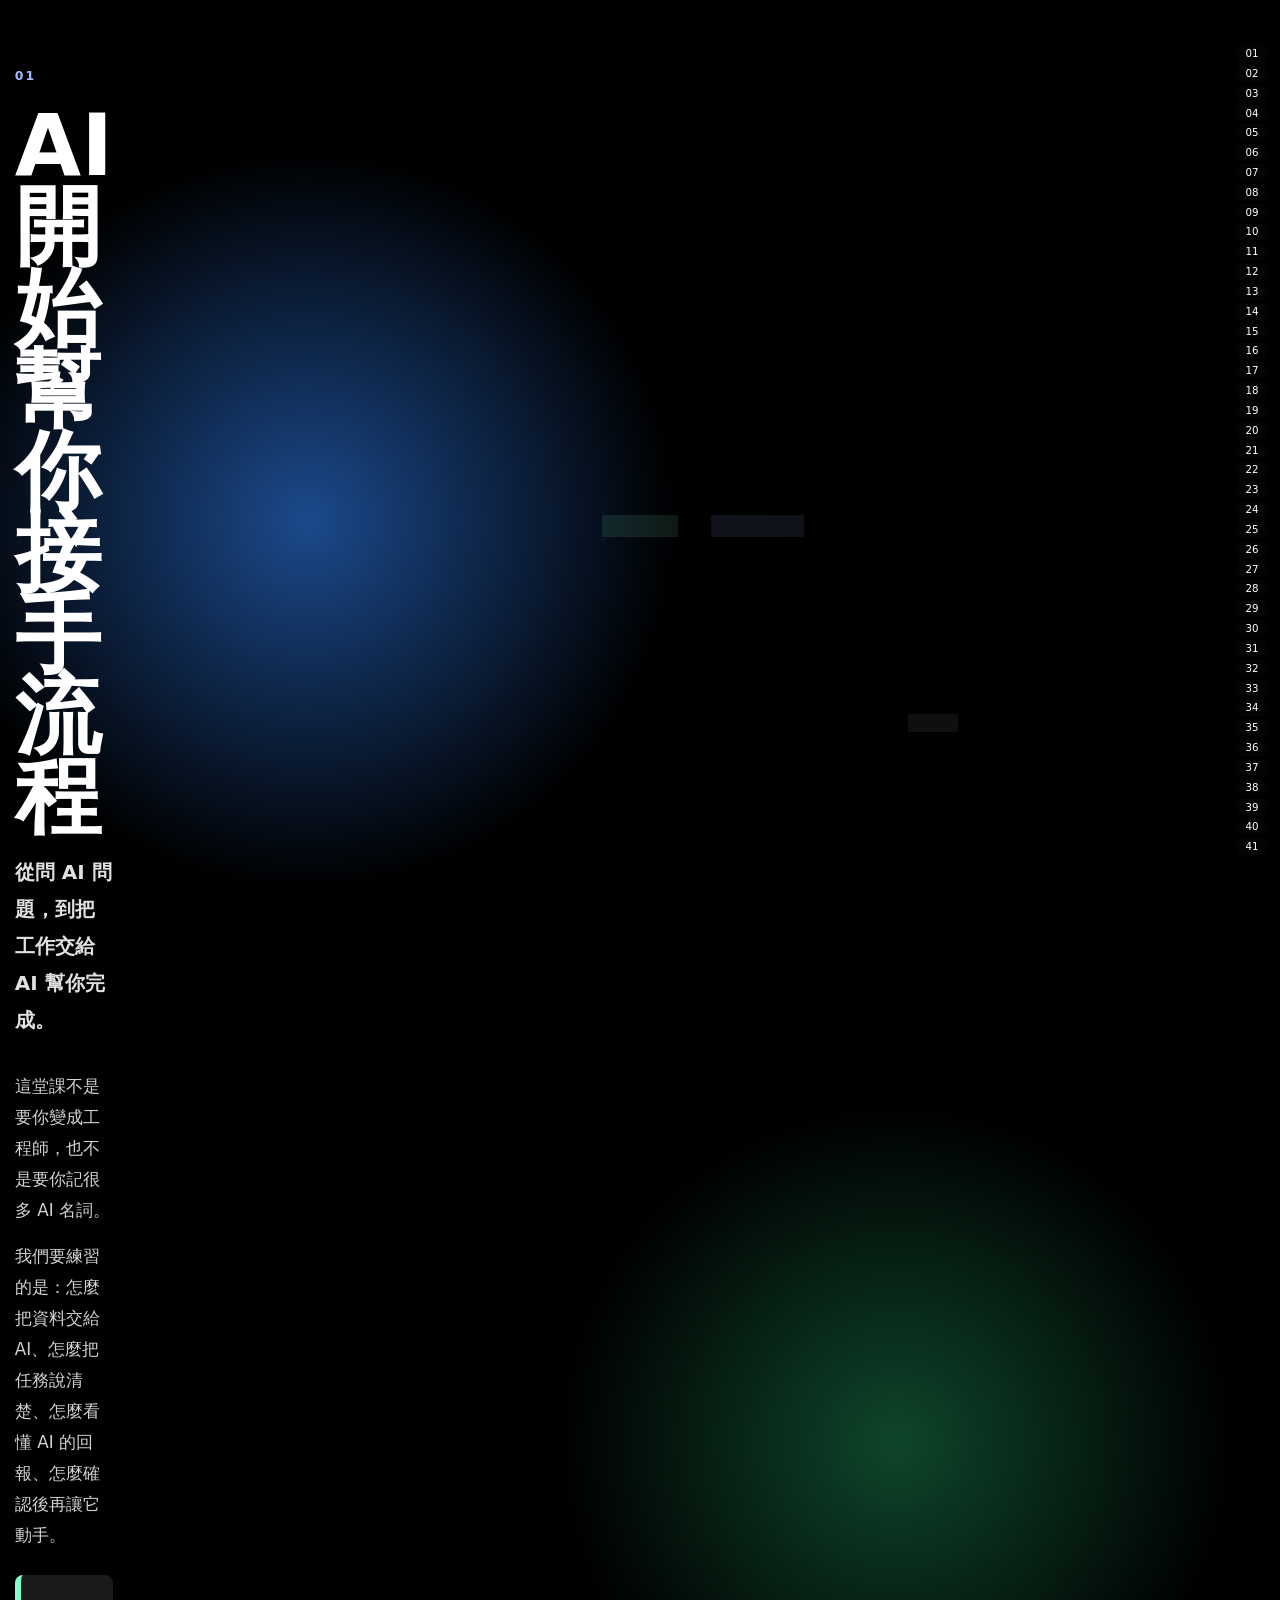
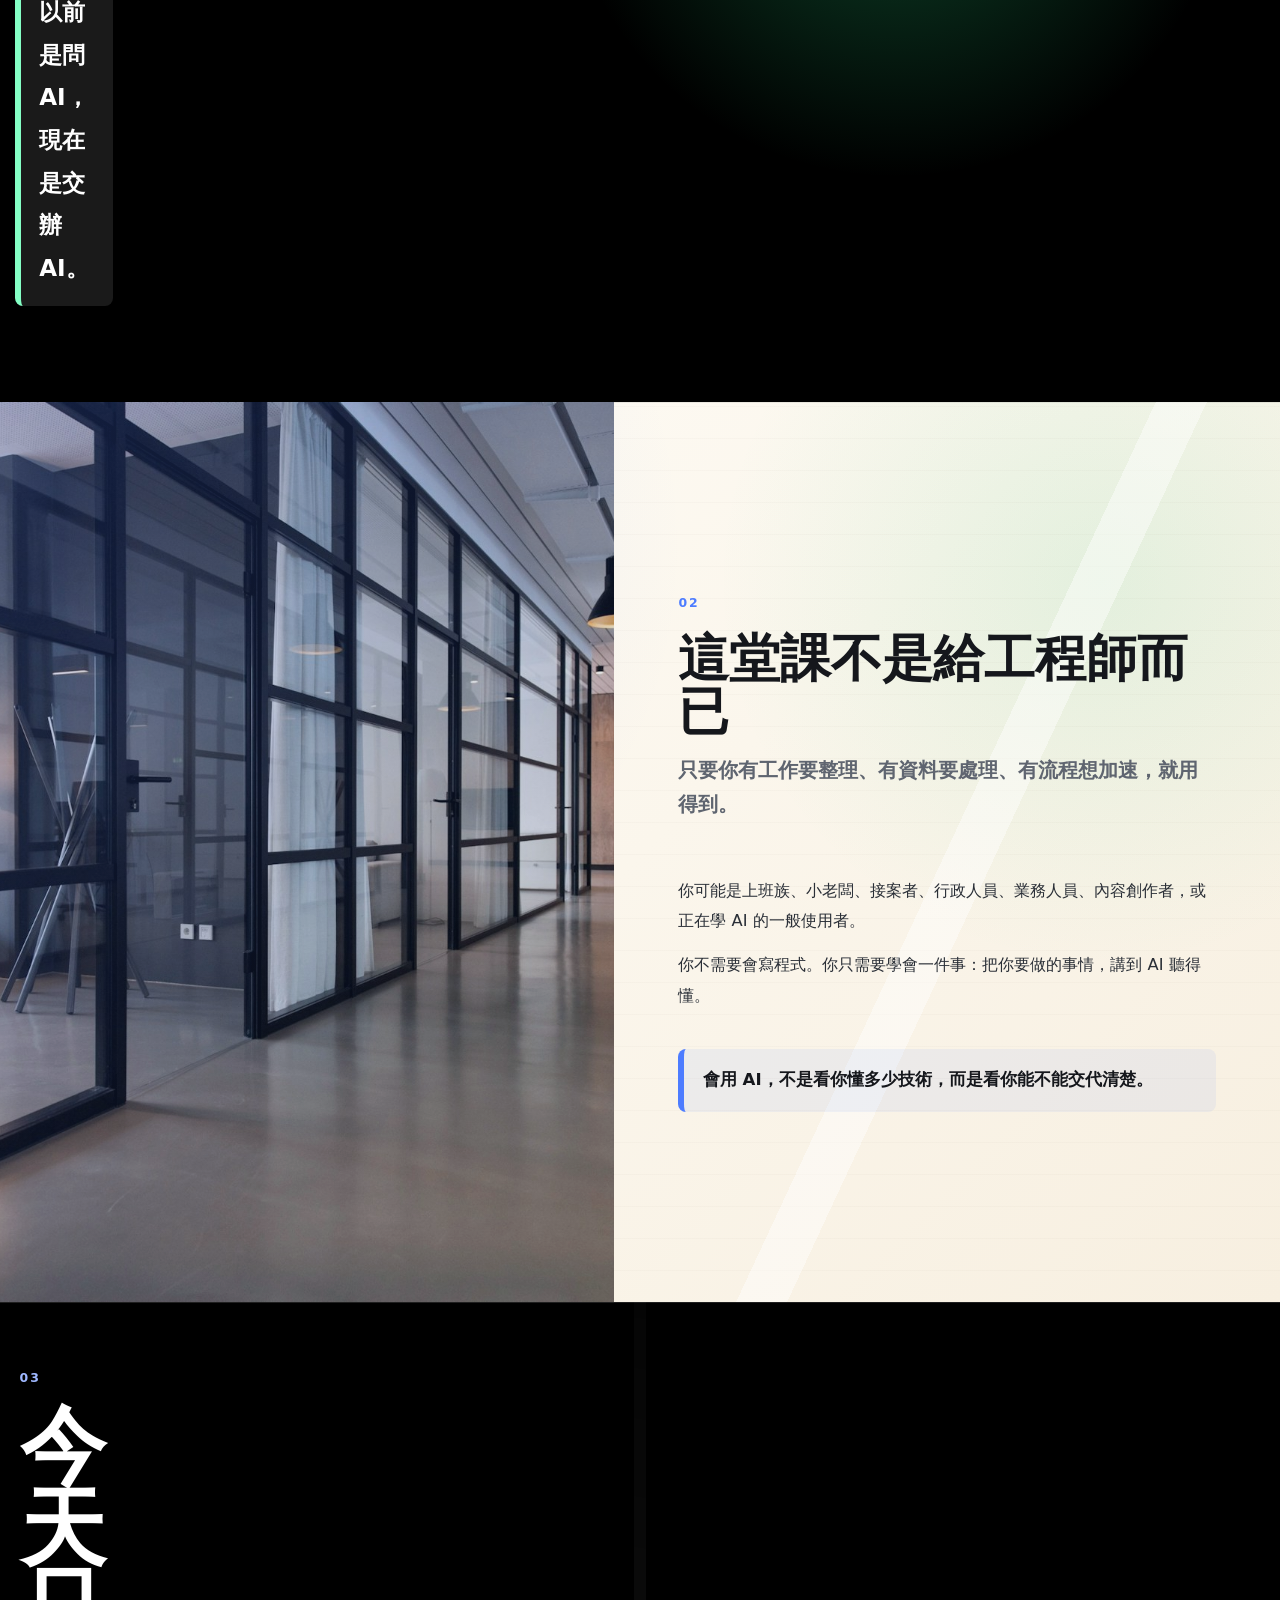
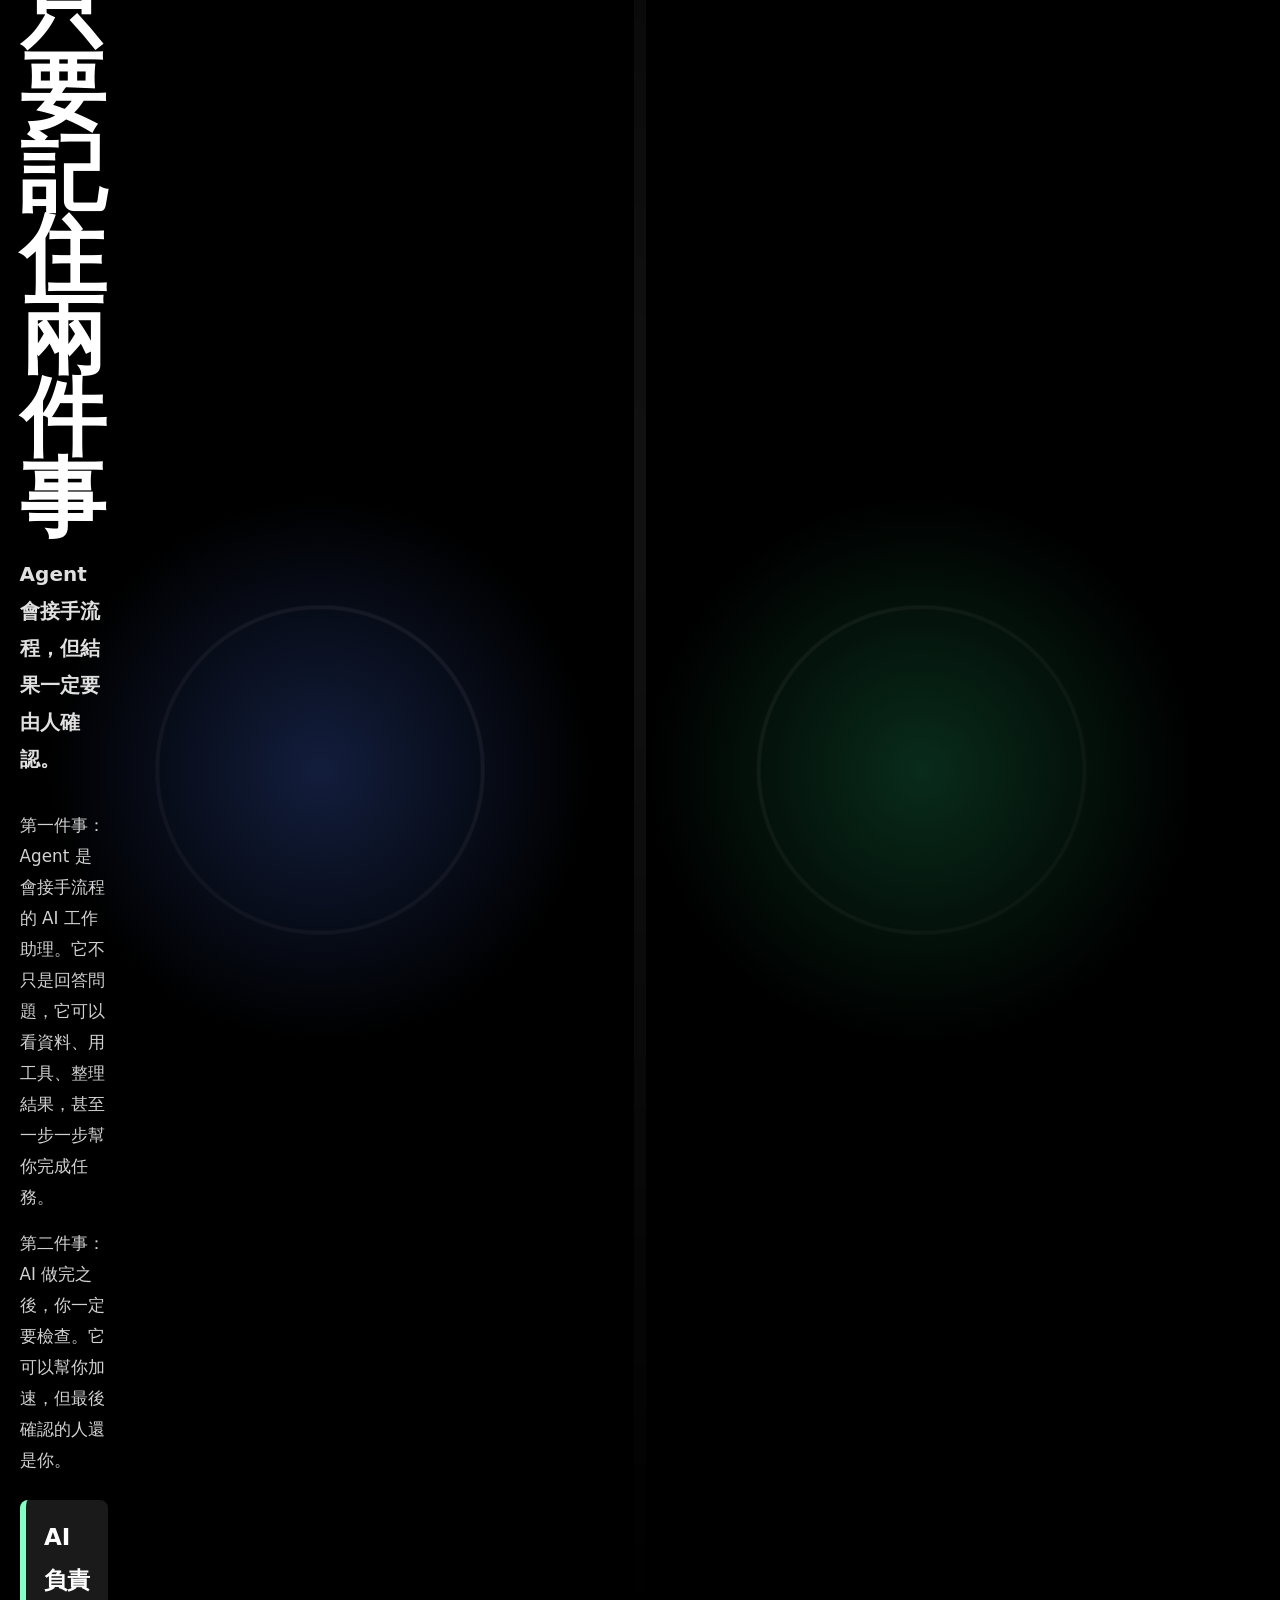
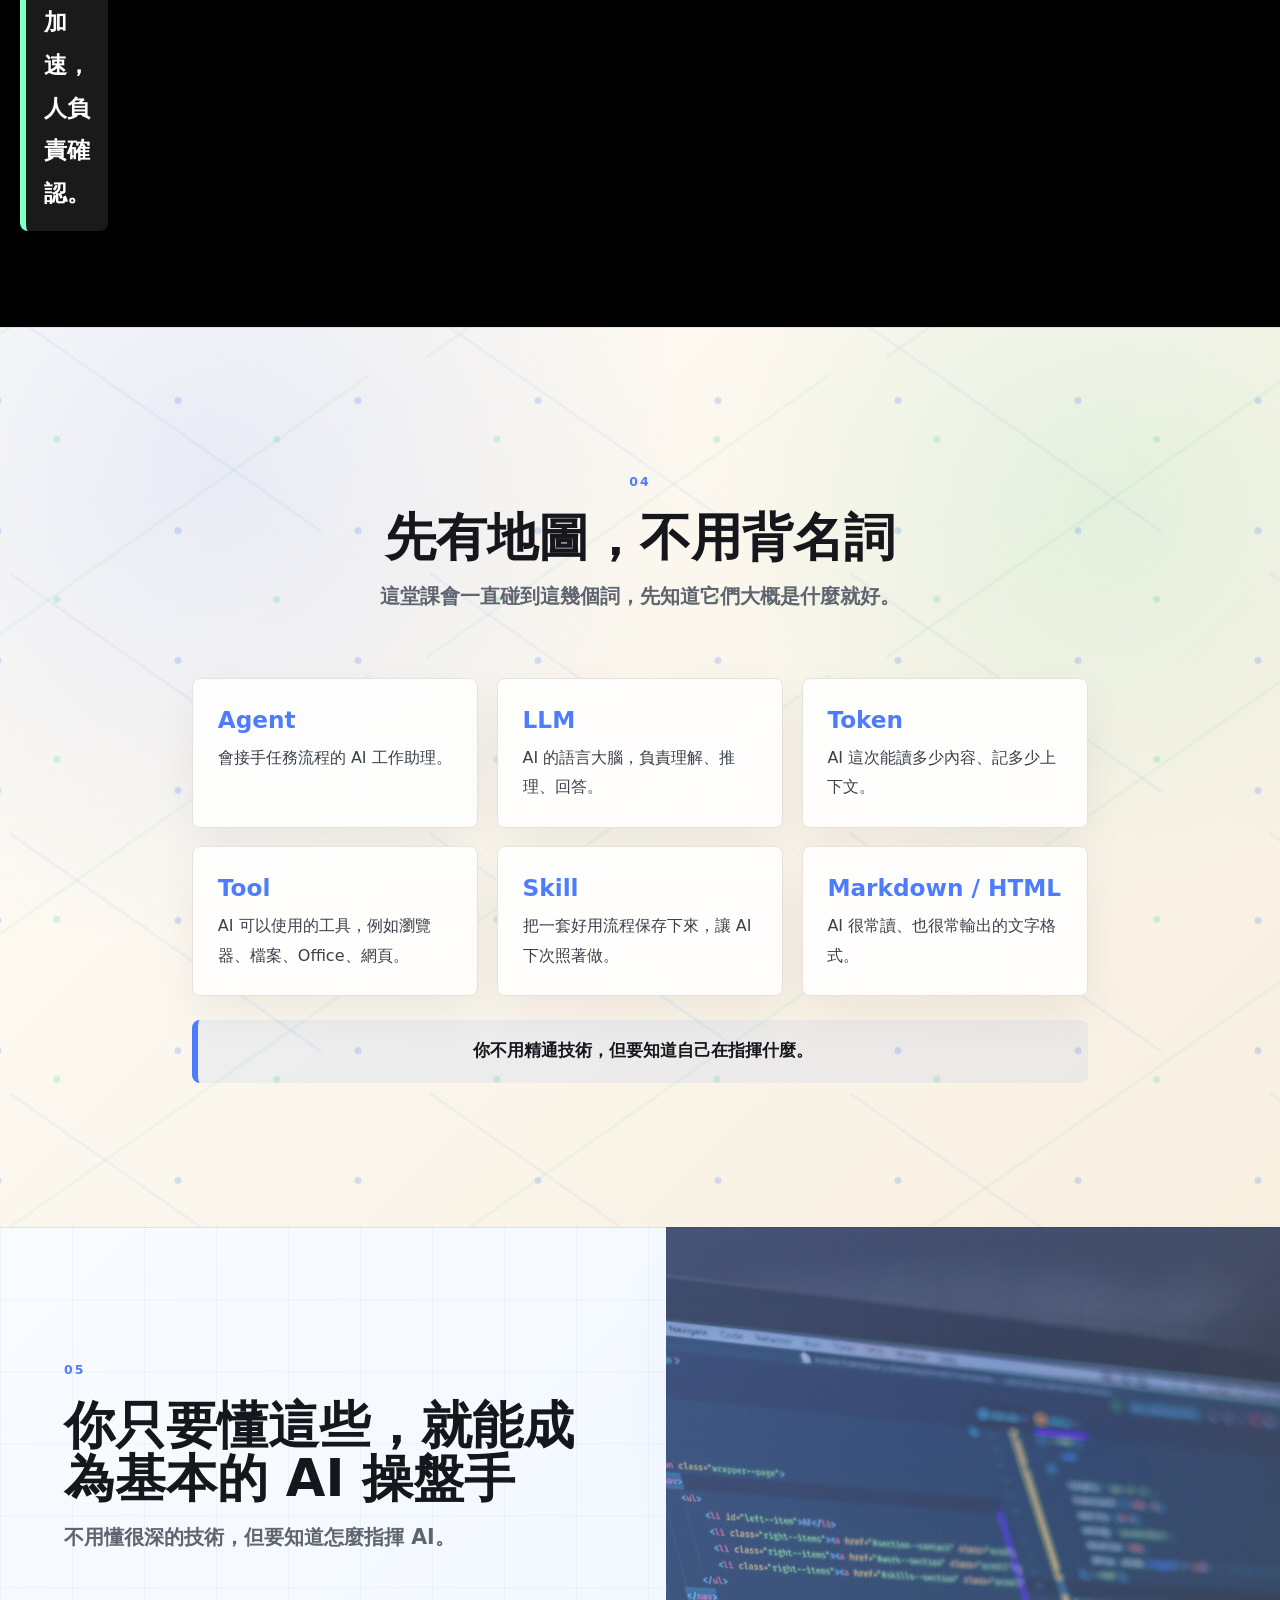
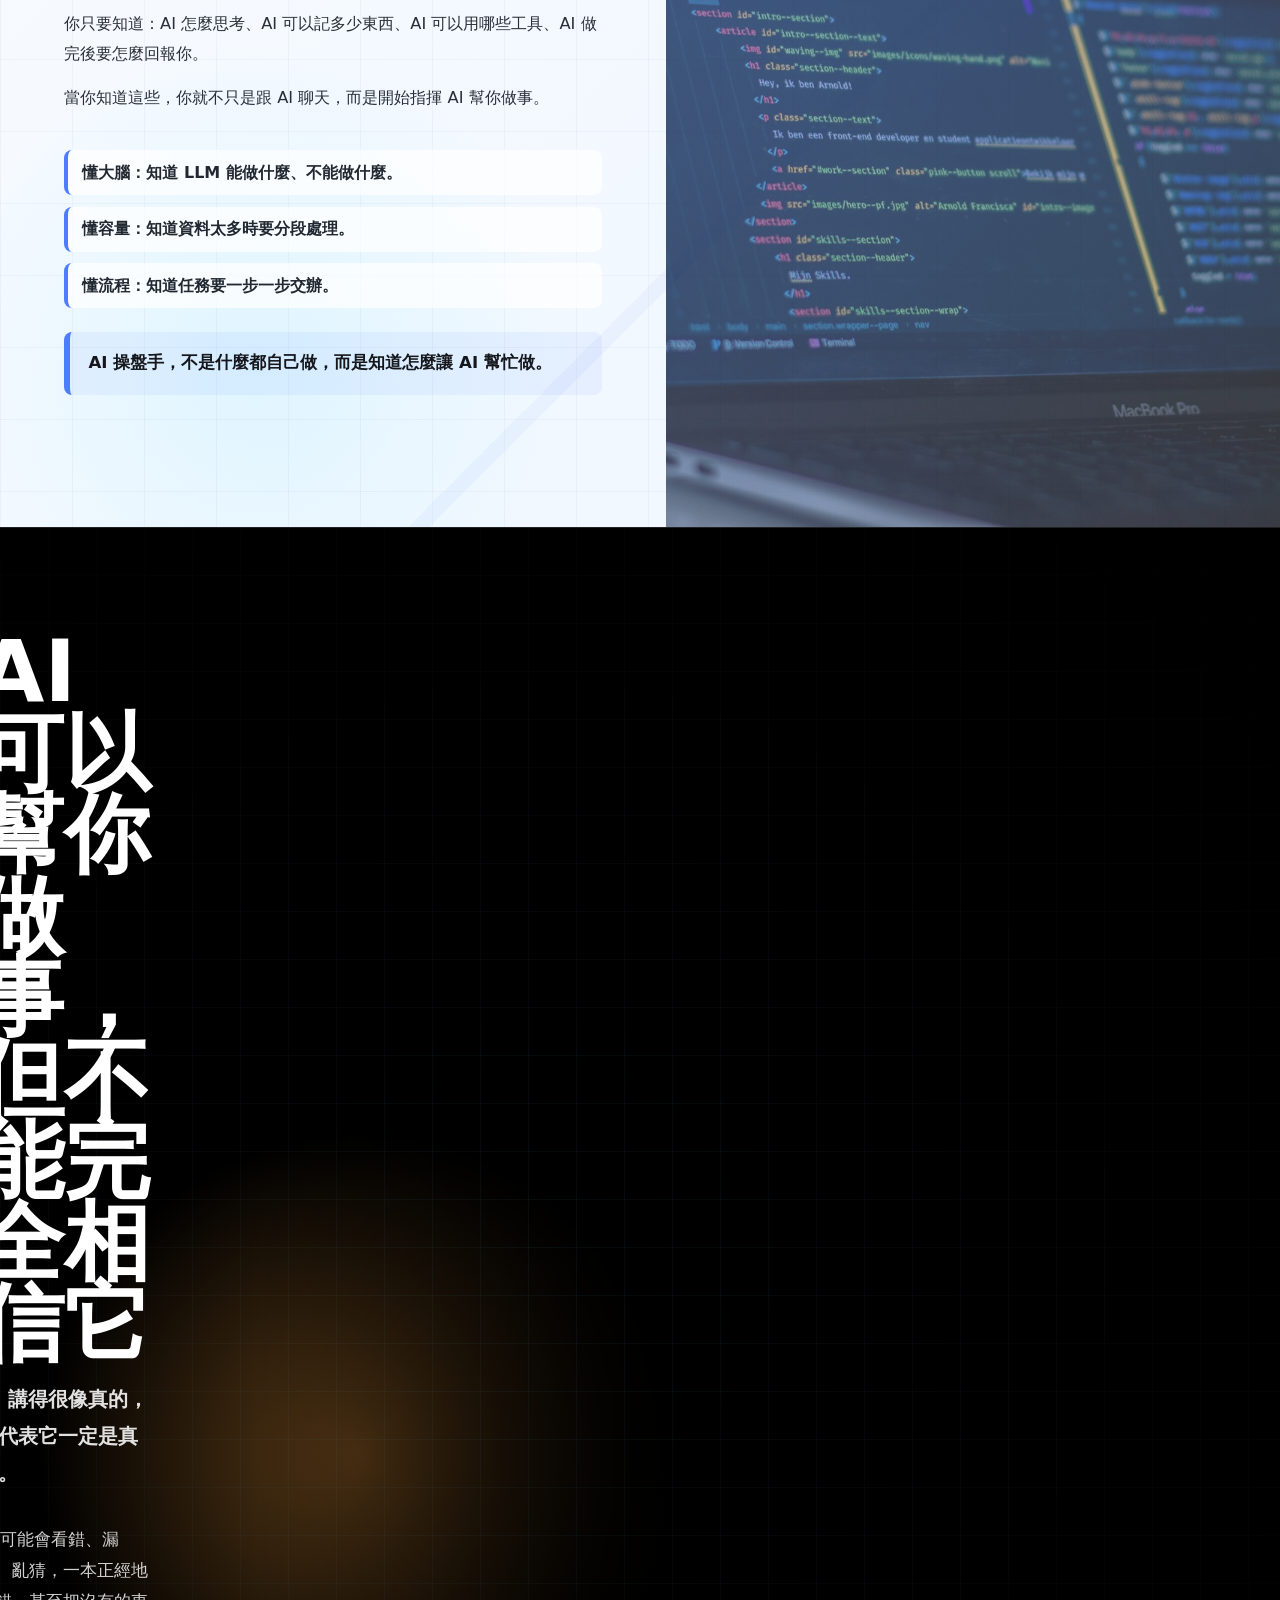
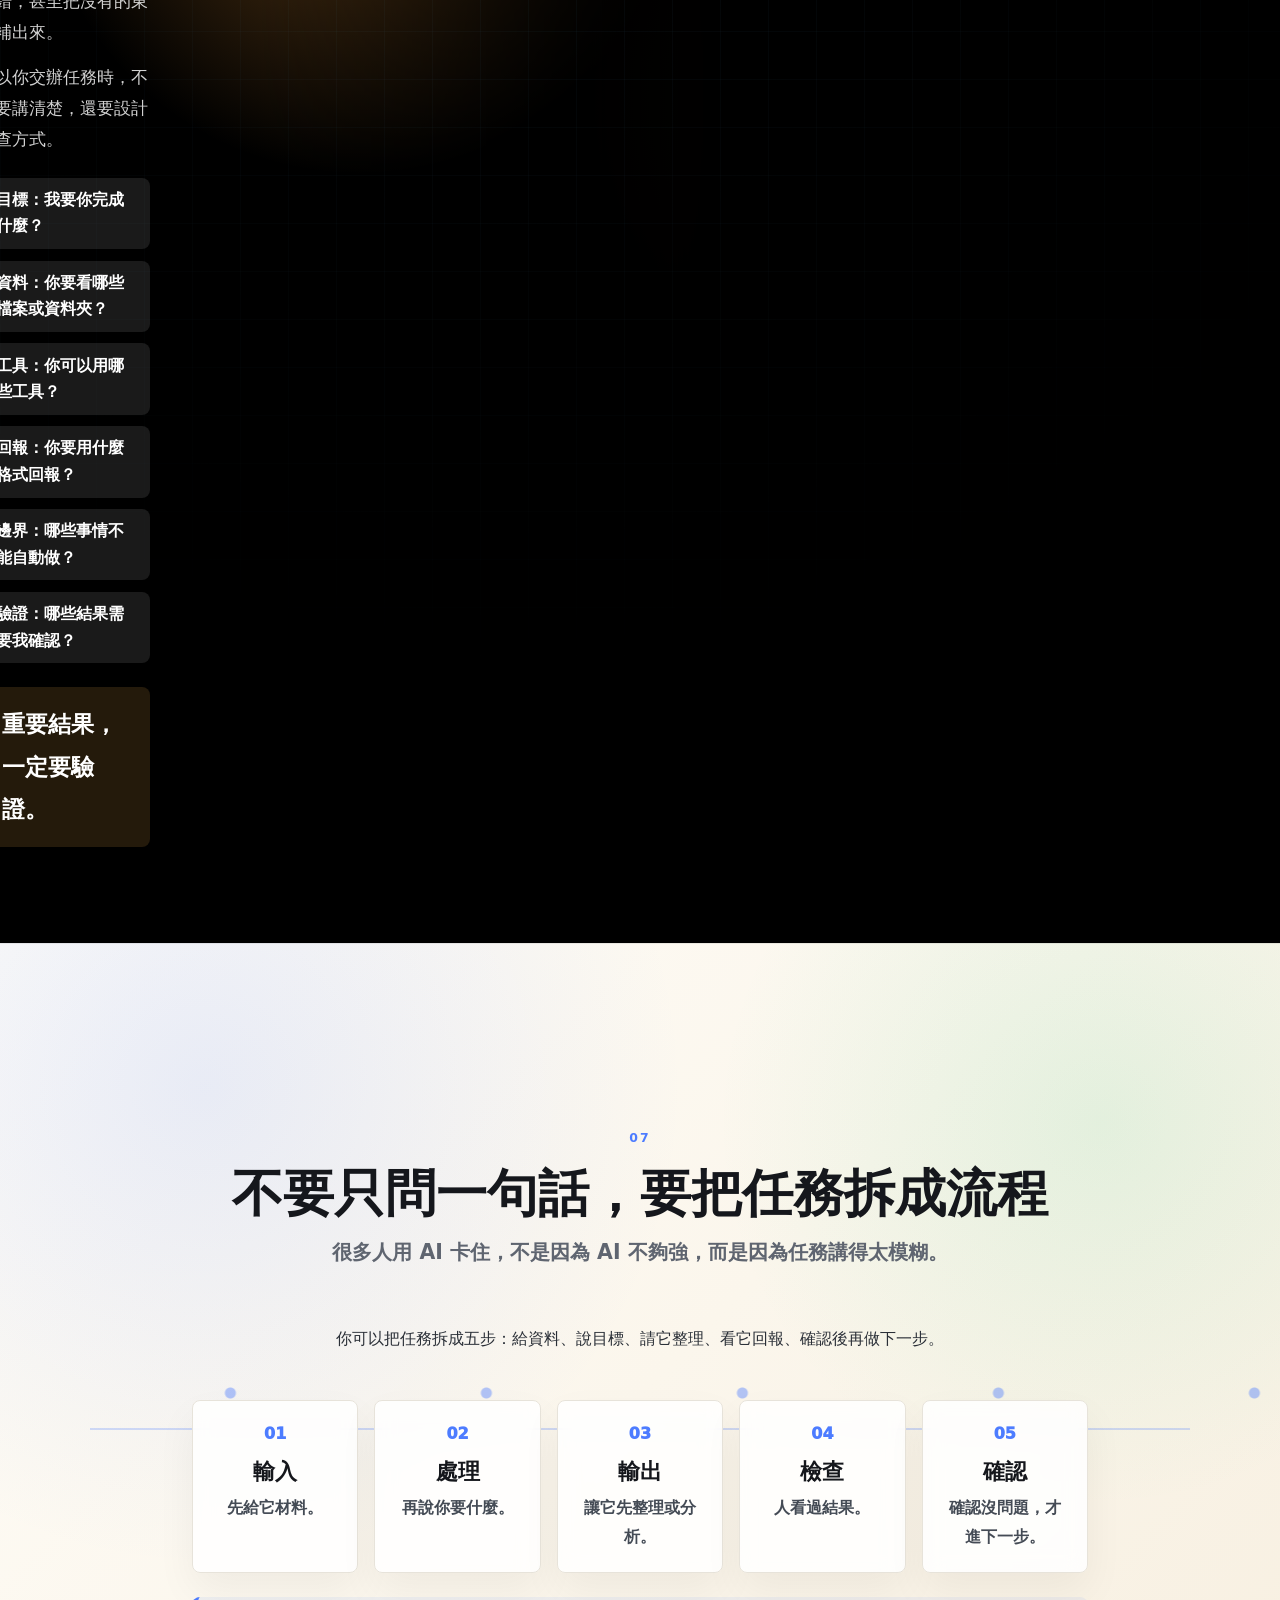
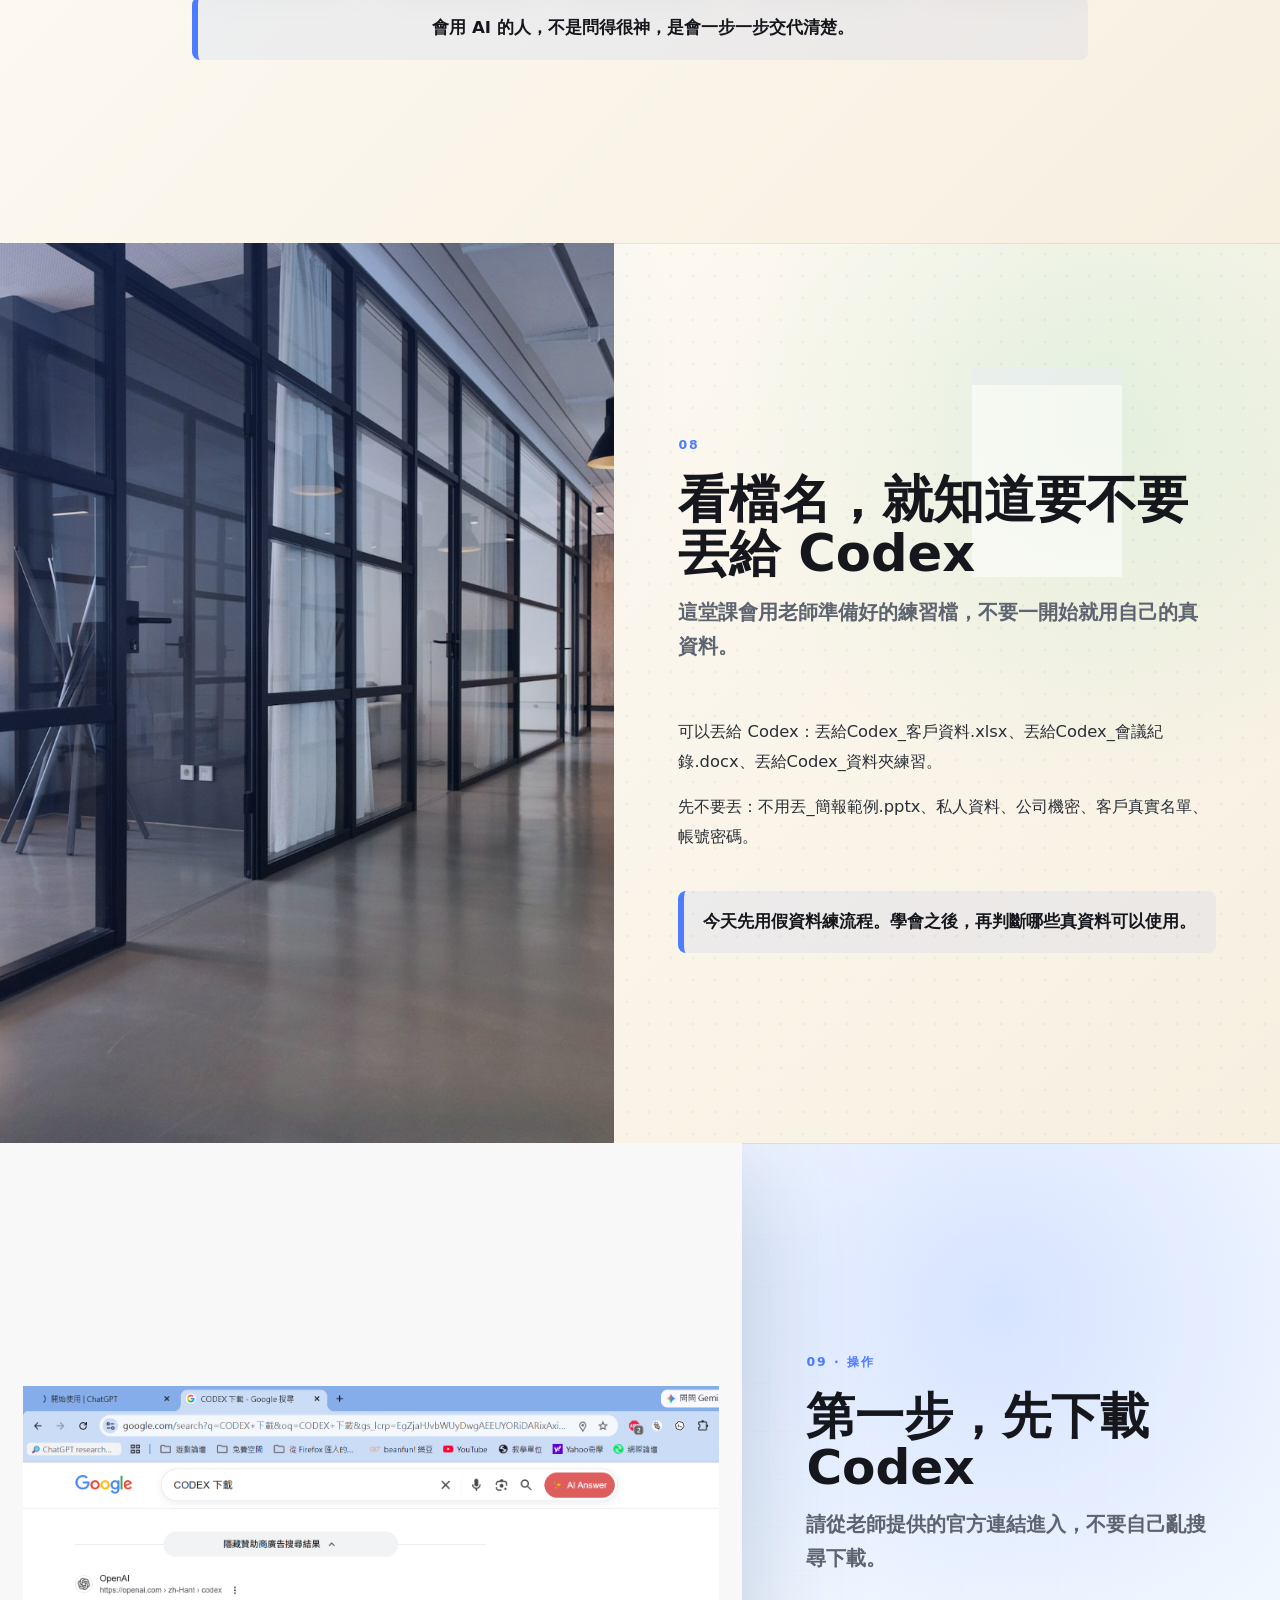
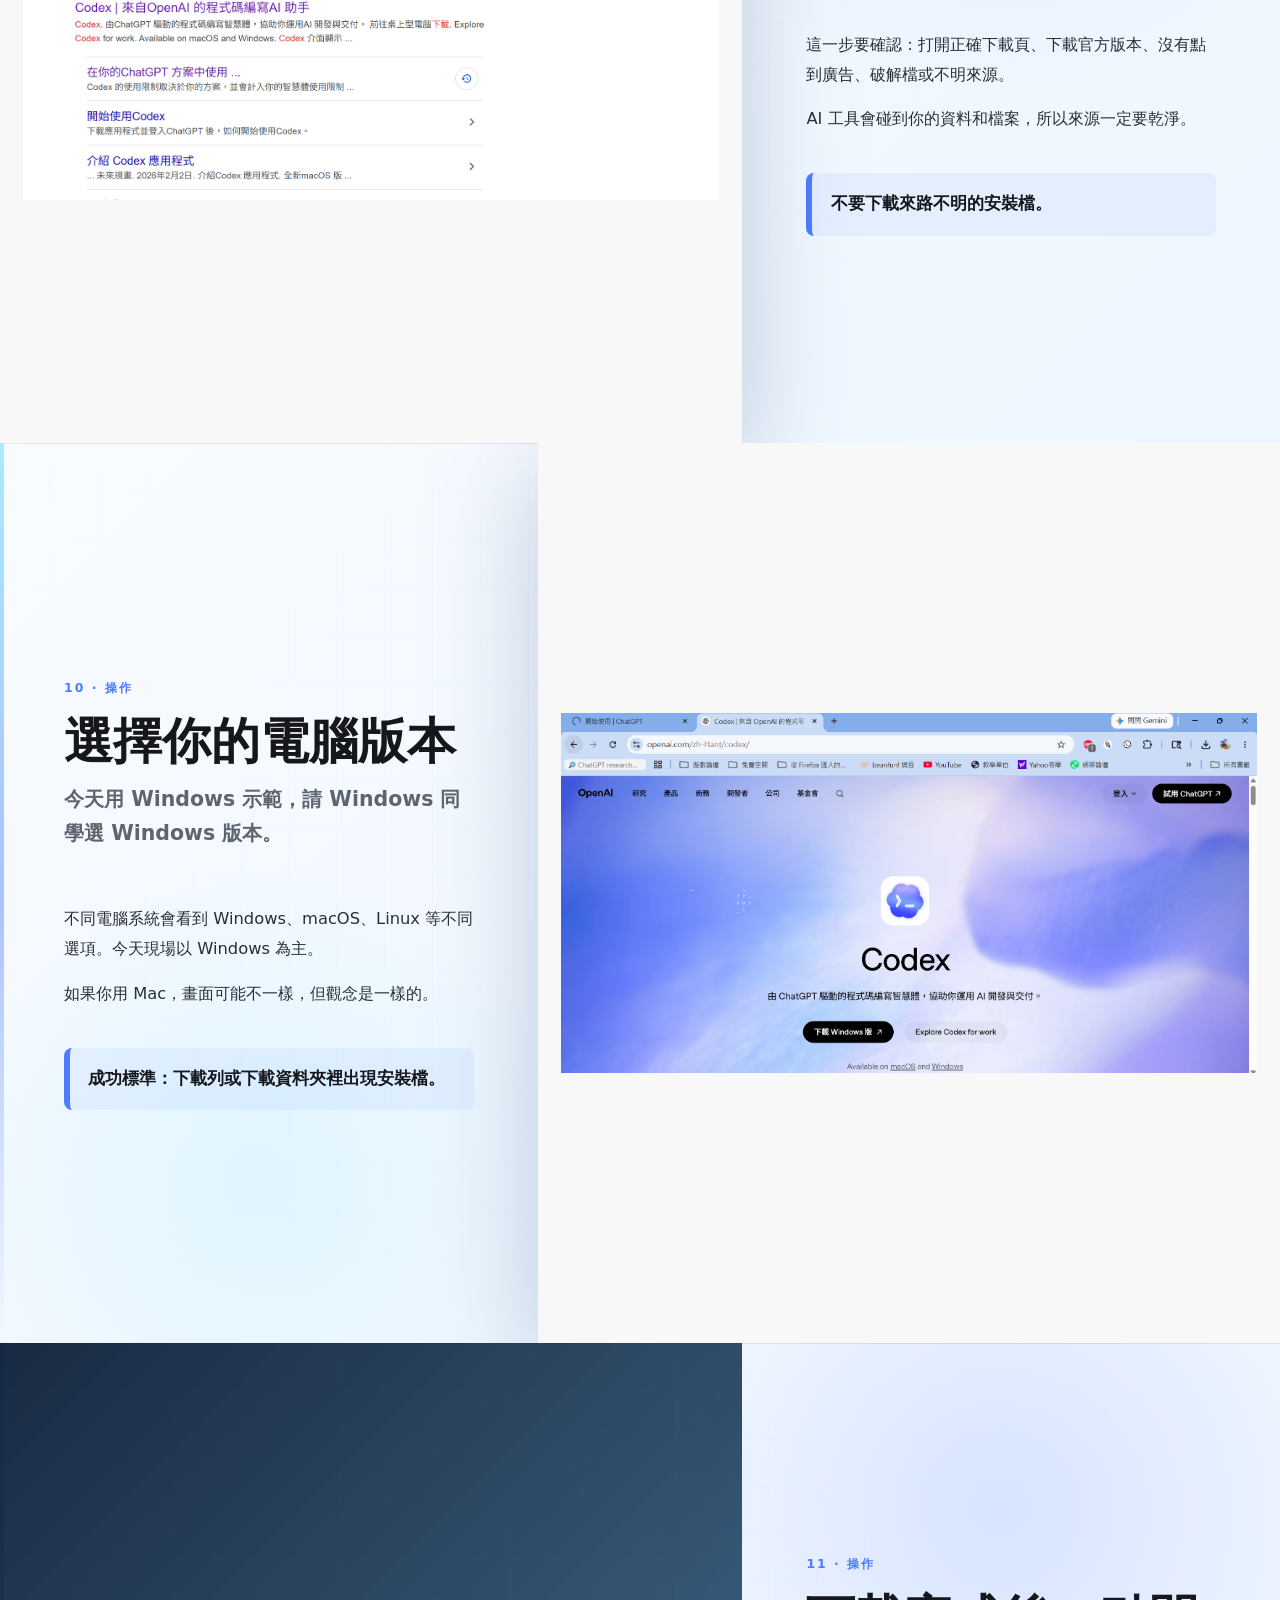
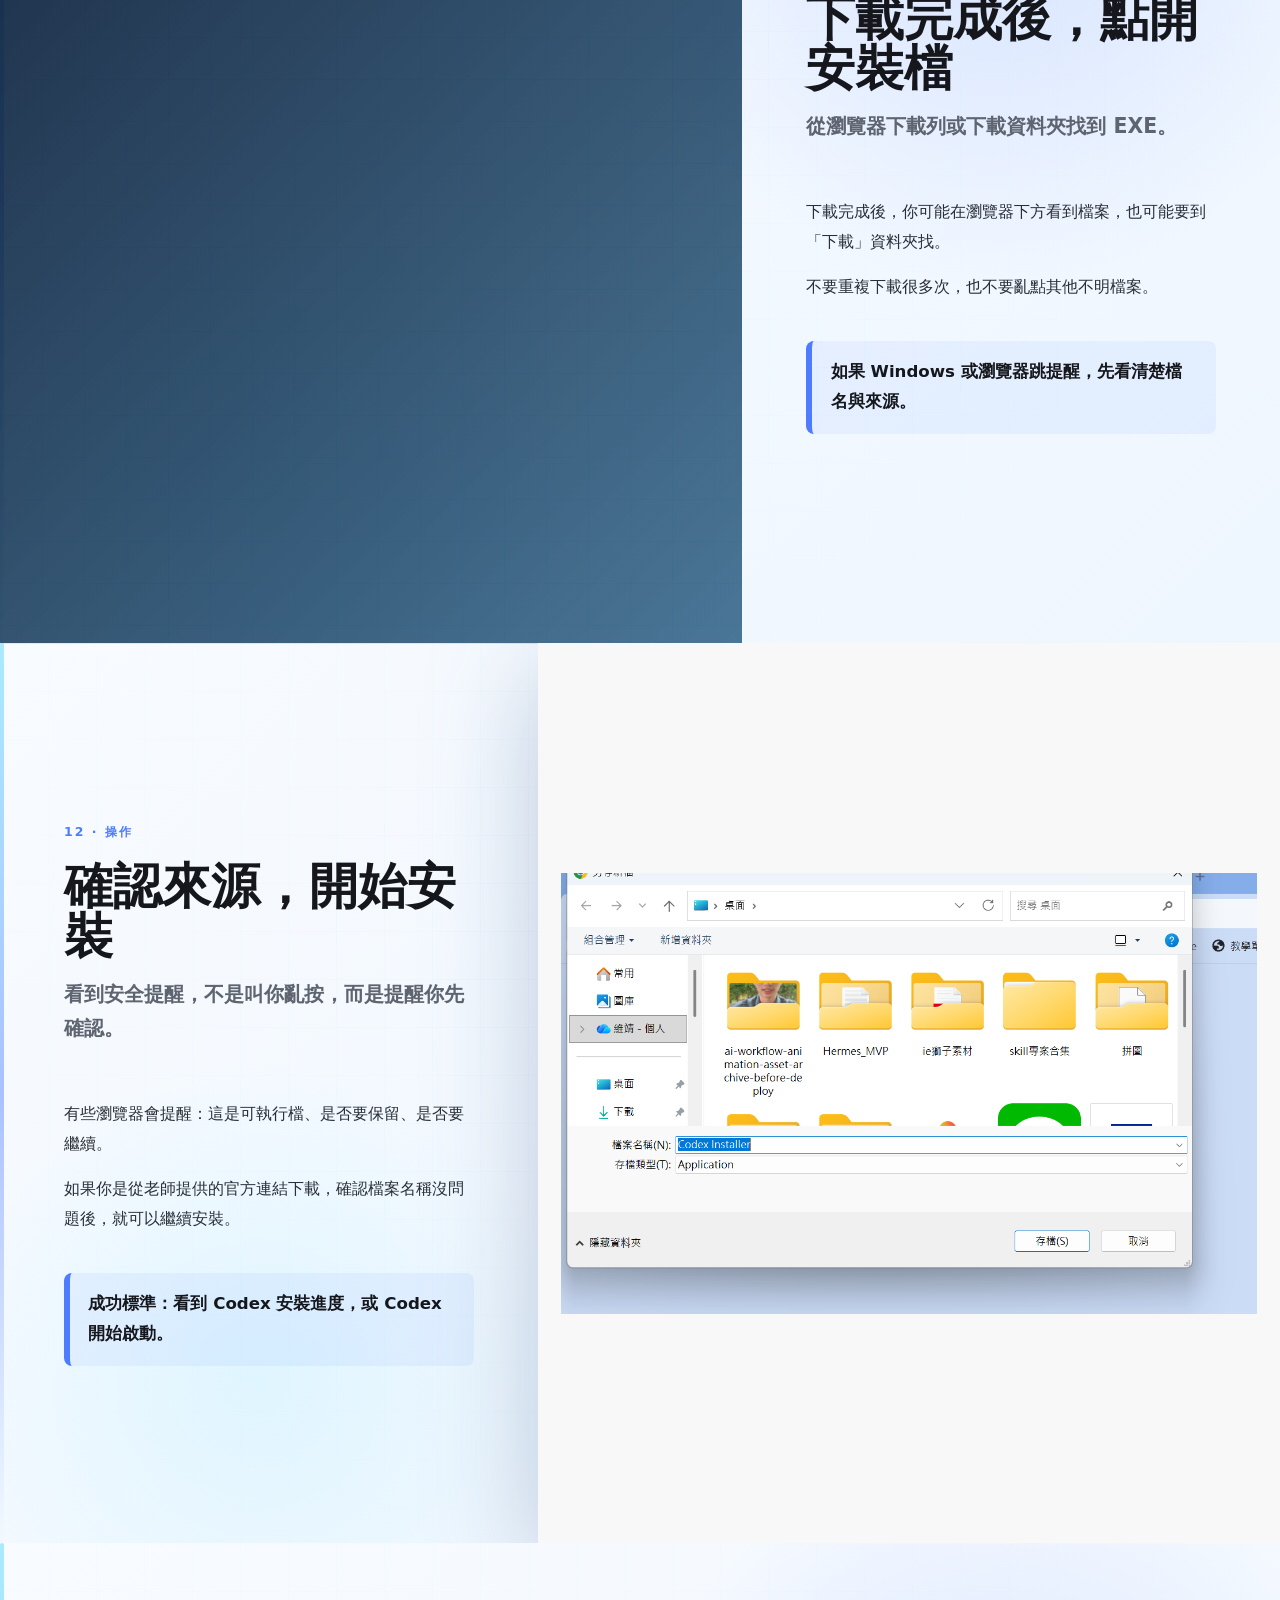
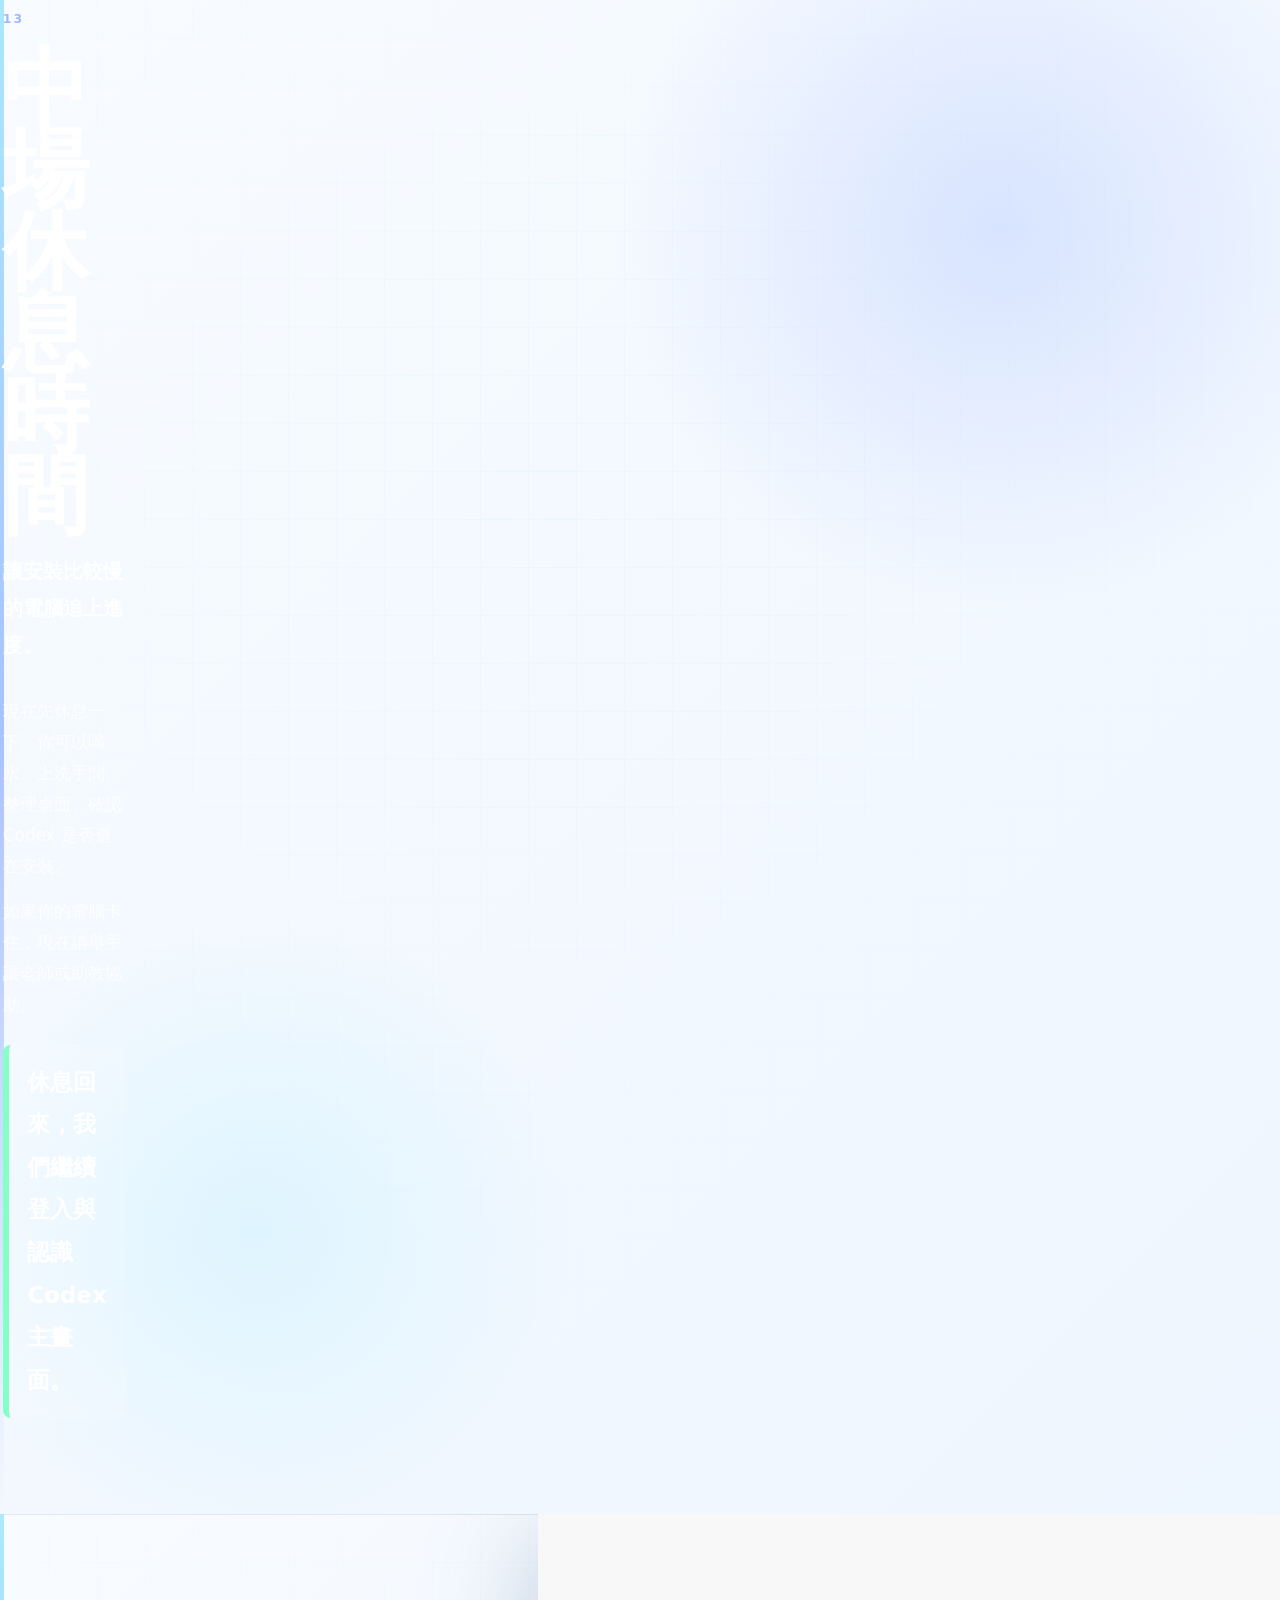
==== commit d83d883c: "Add sourced course background images" ====
--- a/html-story-deck-v1/index.html
+++ b/html-story-deck-v1/index.html
@@ -16,87 +16,87 @@
 <body class="is-preload">
   <nav class="mini-nav"><a href="#slide-01">01</a><a href="#slide-02">02</a><a href="#slide-03">03</a><a href="#slide-04">04</a><a href="#slide-05">05</a><a href="#slide-06">06</a><a href="#slide-07">07</a><a href="#slide-08">08</a><a href="#slide-09">09</a><a href="#slide-10">10</a><a href="#slide-11">11</a><a href="#slide-12">12</a><a href="#slide-13">13</a><a href="#slide-14">14</a><a href="#slide-15">15</a><a href="#slide-16">16</a><a href="#slide-17">17</a><a href="#slide-18">18</a><a href="#slide-19">19</a><a href="#slide-20">20</a><a href="#slide-21">21</a><a href="#slide-22">22</a><a href="#slide-23">23</a><a href="#slide-24">24</a><a href="#slide-25">25</a><a href="#slide-26">26</a><a href="#slide-27">27</a><a href="#slide-28">28</a><a href="#slide-29">29</a><a href="#slide-30">30</a><a href="#slide-31">31</a><a href="#slide-32">32</a><a href="#slide-33">33</a><a href="#slide-34">34</a><a href="#slide-35">35</a><a href="#slide-36">36</a><a href="#slide-37">37</a><a href="#slide-38">38</a><a href="#slide-39">39</a><a href="#slide-40">40</a><a href="#slide-41">41</a></nav>
   <div id="wrapper" class="divided">
-<section id="slide-01" class="banner style5 invert orient-left content-align-left image-position-center fullscreen course-dark">
+<section id="slide-01" class="banner style5 invert orient-left content-align-left image-position-center fullscreen course-dark bg-intro bg-grid bg-glow bg-code">
   <div class="content"><p class="eyebrow">01</p><h1>AI 開始幫你接手流程</h1><p class="major">從問 AI 問題，到把工作交給 AI 幫你完成。</p><div class="body-text"><p>這堂課不是要你變成工程師，也不是要你記很多 AI 名詞。</p><p>我們要練習的是：怎麼把資料交給 AI、怎麼把任務說清楚、怎麼看懂 AI 的回報、怎麼確認後再讓它動手。</p></div><p class="takeaway">以前是問 AI，現在是交辦 AI。</p></div>
-  <div class="image"><img src="images/banner.jpg" alt="" /></div>
+  <div class="image"><img src="course-images/ai-circuit.jpg" alt="" /></div>
 </section>
-<section id="slide-02" class="spotlight style1 orient-right content-align-left image-position-center onscroll-image-fade-in content-slide">
+<section id="slide-02" class="spotlight style1 orient-right content-align-left image-position-center onscroll-image-fade-in content-slide bg-paper bg-classroom">
   <div class="content"><p class="eyebrow">02</p><h2>這堂課不是給工程師而已</h2><p class="lead">只要你有工作要整理、有資料要處理、有流程想加速，就用得到。</p><div class="body-text"><p>你可能是上班族、小老闆、接案者、行政人員、業務人員、內容創作者，或正在學 AI 的一般使用者。</p><p>你不需要會寫程式。你只需要學會一件事：把你要做的事情，講到 AI 聽得懂。</p></div><p class="takeaway">會用 AI，不是看你懂多少技術，而是看你能不能交代清楚。</p></div>
-  <div class="image"><img src="images/spotlight01.jpg" alt="" /></div>
+  <div class="image"><img src="course-images/class-workspace.jpg" alt="" /></div>
 </section>
-<section id="slide-03" class="banner style5 invert orient-left content-align-left image-position-center fullscreen course-dark">
+<section id="slide-03" class="banner style5 invert orient-left content-align-left image-position-center fullscreen course-dark bg-dual bg-grid bg-glow">
   <div class="content"><p class="eyebrow">03</p><h1>今天只要記住兩件事</h1><p class="major">Agent 會接手流程，但結果一定要由人確認。</p><div class="body-text"><p>第一件事：Agent 是會接手流程的 AI 工作助理。它不只是回答問題，它可以看資料、用工具、整理結果，甚至一步一步幫你完成任務。</p><p>第二件事：AI 做完之後，你一定要檢查。它可以幫你加速，但最後確認的人還是你。</p></div><p class="takeaway">AI 負責加速，人負責確認。</p></div>
-  <div class="image"><img src="images/gallery/fulls/01.jpg" alt="" /></div>
+  <div class="image"><img src="course-images/agent-robot.jpg" alt="" /></div>
 </section>
-<section id="slide-04" class="wrapper style1 align-center card-slide"><div class="inner"><p class="eyebrow">04</p><h2>先有地圖，不用背名詞</h2><p class="lead">這堂課會一直碰到這幾個詞，先知道它們大概是什麼就好。</p><div class="cards six"><article><h3>Agent</h3><p>會接手任務流程的 AI 工作助理。</p></article><article><h3>LLM</h3><p>AI 的語言大腦，負責理解、推理、回答。</p></article><article><h3>Token</h3><p>AI 這次能讀多少內容、記多少上下文。</p></article><article><h3>Tool</h3><p>AI 可以使用的工具，例如瀏覽器、檔案、Office、網頁。</p></article><article><h3>Skill</h3><p>把一套好用流程保存下來，讓 AI 下次照著做。</p></article><article><h3>Markdown / HTML</h3><p>AI 很常讀、也很常輸出的文字格式。</p></article></div><p class="takeaway">你不用精通技術，但要知道自己在指揮什麼。</p></div></section>
-<section id="slide-05" class="spotlight style1 orient-left content-align-left image-position-center onscroll-image-fade-in content-slide">
+<section id="slide-04" class="wrapper style1 align-center card-slide bg-paper bg-nodes"><div class="inner"><p class="eyebrow">04</p><h2>先有地圖，不用背名詞</h2><p class="lead">這堂課會一直碰到這幾個詞，先知道它們大概是什麼就好。</p><div class="cards six"><article><h3>Agent</h3><p>會接手任務流程的 AI 工作助理。</p></article><article><h3>LLM</h3><p>AI 的語言大腦，負責理解、推理、回答。</p></article><article><h3>Token</h3><p>AI 這次能讀多少內容、記多少上下文。</p></article><article><h3>Tool</h3><p>AI 可以使用的工具，例如瀏覽器、檔案、Office、網頁。</p></article><article><h3>Skill</h3><p>把一套好用流程保存下來，讓 AI 下次照著做。</p></article><article><h3>Markdown / HTML</h3><p>AI 很常讀、也很常輸出的文字格式。</p></article></div><p class="takeaway">你不用精通技術，但要知道自己在指揮什麼。</p></div></section>
+<section id="slide-05" class="spotlight style1 orient-left content-align-left image-position-center onscroll-image-fade-in content-slide bg-control bg-dashboard">
   <div class="content"><p class="eyebrow">05</p><h2>你只要懂這些，就能成為基本的 AI 操盤手</h2><p class="lead">不用懂很深的技術，但要知道怎麼指揮 AI。</p><div class="body-text"><p>你只要知道：AI 怎麼思考、AI 可以記多少東西、AI 可以用哪些工具、AI 做完後要怎麼回報你。</p><p>當你知道這些，你就不只是跟 AI 聊天，而是開始指揮 AI 幫你做事。</p></div><ul class="clean-list"><li>懂大腦：知道 LLM 能做什麼、不能做什麼。</li><li>懂容量：知道資料太多時要分段處理。</li><li>懂流程：知道任務要一步一步交辦。</li></ul><p class="takeaway">AI 操盤手，不是什麼都自己做，而是知道怎麼讓 AI 幫忙做。</p></div>
-  <div class="image"><img src="images/spotlight01.jpg" alt="" /></div>
+  <div class="image"><img src="course-images/code-screen.jpg" alt="" /></div>
 </section>
-<section id="slide-06" class="banner style5 invert orient-left content-align-left image-position-center fullscreen course-dark">
+<section id="slide-06" class="banner style5 invert orient-left content-align-left image-position-center fullscreen course-dark bg-warning bg-caution bg-grid">
   <div class="content"><p class="eyebrow">06</p><h1>AI 可以幫你做事，但不能完全相信它</h1><p class="major">AI 講得很像真的，不代表它一定是真的。</p><div class="body-text"><p>AI 可能會看錯、漏看、亂猜，一本正經地講錯，甚至把沒有的東西補出來。</p><p>所以你交辦任務時，不只要講清楚，還要設計檢查方式。</p></div><ul class="clean-list"><li>目標：我要你完成什麼？</li><li>資料：你要看哪些檔案或資料夾？</li><li>工具：你可以用哪些工具？</li><li>回報：你要用什麼格式回報？</li><li>邊界：哪些事情不能自動做？</li><li>驗證：哪些結果需要我確認？</li></ul><p class="takeaway">重要結果，一定要驗證。</p></div>
-  <div class="image"><img src="images/gallery/fulls/01.jpg" alt="" /></div>
+  <div class="image"><img src="course-images/agent-robot.jpg" alt="" /></div>
 </section>
-<section id="slide-07" class="wrapper style1 align-center flow-slide"><div class="inner"><p class="eyebrow">07</p><h2>不要只問一句話，要把任務拆成流程</h2><p class="lead">很多人用 AI 卡住，不是因為 AI 不夠強，而是因為任務講得太模糊。</p><div class="body-text wide"><p>你可以把任務拆成五步：給資料、說目標、請它整理、看它回報、確認後再做下一步。</p></div><div class="flowline"><div><span>01</span><h3>輸入</h3><p>先給它材料。</p></div><div><span>02</span><h3>處理</h3><p>再說你要什麼。</p></div><div><span>03</span><h3>輸出</h3><p>讓它先整理或分析。</p></div><div><span>04</span><h3>檢查</h3><p>人看過結果。</p></div><div><span>05</span><h3>確認</h3><p>確認沒問題，才進下一步。</p></div></div><p class="takeaway">會用 AI 的人，不是問得很神，是會一步一步交代清楚。</p></div></section>
-<section id="slide-08" class="spotlight style1 orient-right content-align-left image-position-center onscroll-image-fade-in content-slide">
+<section id="slide-07" class="wrapper style1 align-center flow-slide bg-paper bg-route"><div class="inner"><p class="eyebrow">07</p><h2>不要只問一句話，要把任務拆成流程</h2><p class="lead">很多人用 AI 卡住，不是因為 AI 不夠強，而是因為任務講得太模糊。</p><div class="body-text wide"><p>你可以把任務拆成五步：給資料、說目標、請它整理、看它回報、確認後再做下一步。</p></div><div class="flowline"><div><span>01</span><h3>輸入</h3><p>先給它材料。</p></div><div><span>02</span><h3>處理</h3><p>再說你要什麼。</p></div><div><span>03</span><h3>輸出</h3><p>讓它先整理或分析。</p></div><div><span>04</span><h3>檢查</h3><p>人看過結果。</p></div><div><span>05</span><h3>確認</h3><p>確認沒問題，才進下一步。</p></div></div><p class="takeaway">會用 AI 的人，不是問得很神，是會一步一步交代清楚。</p></div></section>
+<section id="slide-08" class="spotlight style1 orient-right content-align-left image-position-center onscroll-image-fade-in content-slide bg-paper bg-folders">
   <div class="content"><p class="eyebrow">08</p><h2>看檔名，就知道要不要丟給 Codex</h2><p class="lead">這堂課會用老師準備好的練習檔，不要一開始就用自己的真資料。</p><div class="body-text"><p>可以丟給 Codex：丟給Codex_客戶資料.xlsx、丟給Codex_會議紀錄.docx、丟給Codex_資料夾練習。</p><p>先不要丟：不用丟_簡報範例.pptx、私人資料、公司機密、客戶真實名單、帳號密碼。</p></div><p class="takeaway">今天先用假資料練流程。學會之後，再判斷哪些真資料可以使用。</p></div>
-  <div class="image"><img src="images/spotlight01.jpg" alt="" /></div>
+  <div class="image"><img src="course-images/class-workspace.jpg" alt="" /></div>
 </section>
-<section id="slide-09" class="spotlight style1 orient-right content-align-left image-position-center onscroll-image-fade-in screen-slide">
+<section id="slide-09" class="spotlight style1 orient-right content-align-left image-position-center onscroll-image-fade-in screen-slide bg-install bg-grid bg-steps">
   <div class="content"><p class="eyebrow">09 · 操作</p><h2>第一步，先下載 Codex</h2><p class="lead">請從老師提供的官方連結進入，不要自己亂搜尋下載。</p><div class="body-text"><p>這一步要確認：打開正確下載頁、下載官方版本、沒有點到廣告、破解檔或不明來源。</p><p>AI 工具會碰到你的資料和檔案，所以來源一定要乾淨。</p></div><p class="takeaway">不要下載來路不明的安裝檔。</p></div>
   <div class="image screenshot-wrap"><img src="screenshots/01_codex_website_link.png" alt="第一步，先下載 Codex" /></div>
 </section>
-<section id="slide-10" class="spotlight style1 orient-left content-align-left image-position-center onscroll-image-fade-in screen-slide">
+<section id="slide-10" class="spotlight style1 orient-left content-align-left image-position-center onscroll-image-fade-in screen-slide bg-install bg-grid bg-steps">
   <div class="content"><p class="eyebrow">10 · 操作</p><h2>選擇你的電腦版本</h2><p class="lead">今天用 Windows 示範，請 Windows 同學選 Windows 版本。</p><div class="body-text"><p>不同電腦系統會看到 Windows、macOS、Linux 等不同選項。今天現場以 Windows 為主。</p><p>如果你用 Mac，畫面可能不一樣，但觀念是一樣的。</p></div><p class="takeaway">成功標準：下載列或下載資料夾裡出現安裝檔。</p></div>
   <div class="image screenshot-wrap"><img src="screenshots/02_download_choice.png" alt="選擇你的電腦版本" /></div>
 </section>
-<section id="slide-11" class="spotlight style1 orient-right content-align-left image-position-center onscroll-image-fade-in screen-slide">
+<section id="slide-11" class="spotlight style1 orient-right content-align-left image-position-center onscroll-image-fade-in screen-slide bg-install bg-grid bg-steps">
   <div class="content"><p class="eyebrow">11 · 操作</p><h2>下載完成後，點開安裝檔</h2><p class="lead">從瀏覽器下載列或下載資料夾找到 EXE。</p><div class="body-text"><p>下載完成後，你可能在瀏覽器下方看到檔案，也可能要到「下載」資料夾找。</p><p>不要重複下載很多次，也不要亂點其他不明檔案。</p></div><p class="takeaway">如果 Windows 或瀏覽器跳提醒，先看清楚檔名與來源。</p></div>
   <div class="image screenshot-wrap"><img src="screenshots/03_download_complete_click_exe.png" alt="下載完成後，點開安裝檔" /></div>
 </section>
-<section id="slide-12" class="spotlight style1 orient-left content-align-left image-position-center onscroll-image-fade-in screen-slide">
+<section id="slide-12" class="spotlight style1 orient-left content-align-left image-position-center onscroll-image-fade-in screen-slide bg-install bg-grid bg-steps">
   <div class="content"><p class="eyebrow">12 · 操作</p><h2>確認來源，開始安裝</h2><p class="lead">看到安全提醒，不是叫你亂按，而是提醒你先確認。</p><div class="body-text"><p>有些瀏覽器會提醒：這是可執行檔、是否要保留、是否要繼續。</p><p>如果你是從老師提供的官方連結下載，確認檔案名稱沒問題後，就可以繼續安裝。</p></div><p class="takeaway">成功標準：看到 Codex 安裝進度，或 Codex 開始啟動。</p></div>
   <div class="image screenshot-wrap"><img src="screenshots/04_save_installer.png" alt="確認來源，開始安裝" /></div>
 </section>
-<section id="slide-13" class="banner style5 invert orient-left content-align-left image-position-center fullscreen course-dark">
+<section id="slide-13" class="banner style5 invert orient-left content-align-left image-position-center fullscreen course-dark bg-install bg-grid bg-steps">
   <div class="content"><p class="eyebrow">13</p><h1>中場休息時間</h1><p class="major">讓安裝比較慢的電腦追上進度。</p><div class="body-text"><p>現在先休息一下。你可以喝水、上洗手間、整理桌面、確認 Codex 是否還在安裝。</p><p>如果你的電腦卡住，現在請舉手讓老師或助教協助。</p></div><p class="takeaway">休息回來，我們繼續登入與認識 Codex 主畫面。</p></div>
-  <div class="image"><img src="images/spotlight02.jpg" alt="" /></div>
+  <div class="image"><img src="course-images/class-workspace.jpg" alt="" /></div>
 </section>
-<section id="slide-14" class="spotlight style1 orient-left content-align-left image-position-center onscroll-image-fade-in screen-slide">
+<section id="slide-14" class="spotlight style1 orient-left content-align-left image-position-center onscroll-image-fade-in screen-slide bg-install bg-grid bg-steps">
   <div class="content"><p class="eyebrow">14 · 操作</p><h2>等待 Codex 安裝完成</h2><p class="lead">看到進度就讓它跑完。</p><div class="body-text"><p>安裝時請稍等一下。如果你的電腦比較慢，不要急著重複點很多次。</p><p>看到安裝畫面還在跑，就讓它完成。如果卡太久，再請老師或助教協助。</p></div><p class="takeaway">成功標準：Codex 開啟，或出現登入畫面。</p></div>
   <div class="image screenshot-wrap"><img src="screenshots/06_installing.png" alt="等待 Codex 安裝完成" /></div>
 </section>
-<section id="slide-15" class="spotlight style1 orient-right content-align-left image-position-center onscroll-image-fade-in screen-slide">
+<section id="slide-15" class="spotlight style1 orient-right content-align-left image-position-center onscroll-image-fade-in screen-slide bg-install bg-grid bg-steps">
   <div class="content"><p class="eyebrow">15 · 操作</p><h2>用自己的 ChatGPT / OpenAI 帳號登入</h2><p class="lead">帳號、密碼、驗證碼，都由本人自己輸入。</p><div class="body-text"><p>Codex 需要登入你的 ChatGPT / OpenAI 帳號。不要使用別人的帳號，也不要把密碼交給 AI。</p><p>如果跳出驗證，請照畫面由本人完成；不要截圖分享登入畫面。</p></div><p class="takeaway">點選登入，完成授權。</p></div>
   <div class="image screenshot-wrap"><img src="screenshots/07_codex_login_page.png" alt="用自己的 ChatGPT / OpenAI 帳號登入" /></div>
 </section>
-<section id="slide-16" class="spotlight style1 orient-left content-align-left image-position-center onscroll-image-fade-in screen-slide">
+<section id="slide-16" class="spotlight style1 orient-left content-align-left image-position-center onscroll-image-fade-in screen-slide bg-install bg-grid bg-steps">
   <div class="content"><p class="eyebrow">16 · 操作</p><h2>看到主畫面，就代表登入完成</h2><p class="lead">接下來不要急著亂點，先認識幾個最重要的位置。</p><div class="body-text"><p>我們要知道：任務從哪裡輸入、檔案從哪裡放、模型在哪裡選、權限在哪裡看。</p><p>看到主畫面後，先跟著老師看，不要自己亂切設定。</p></div><p class="takeaway">成功標準：你可以開始輸入第一句指令。</p></div>
   <div class="image screenshot-wrap"><img src="screenshots/10_login_success.png" alt="看到主畫面，就代表登入完成" /></div>
 </section>
-<section id="slide-17" class="spotlight style1 orient-right content-align-left image-position-center onscroll-image-fade-in screen-slide">
+<section id="slide-17" class="spotlight style1 orient-right content-align-left image-position-center onscroll-image-fade-in screen-slide bg-ui bg-dashboard">
   <div class="content"><p class="eyebrow">17 · 操作</p><h2>這裡是任務開始的地方</h2><p class="lead">交辦任務、丟檔案、看回報，都會從這裡開始。</p><div class="body-text"><p>你可以把 Codex 主畫面想成一張工作桌。你會在這裡輸入任務、貼上指令、加入檔案、看 AI 回報。</p><p>今天先不用學全部功能，先知道最常用的地方就好。</p></div><p class="takeaway">先停在主畫面，跟著老師看介面。</p></div>
   <div class="image screenshot-wrap"><img src="screenshots/11_codex_main_clean.png" alt="這裡是任務開始的地方" /></div>
 </section>
-<section id="slide-18" class="spotlight style1 orient-left content-align-left image-position-center onscroll-image-fade-in screen-slide">
+<section id="slide-18" class="spotlight style1 orient-left content-align-left image-position-center onscroll-image-fade-in screen-slide bg-ui bg-dashboard">
   <div class="content"><p class="eyebrow">18 · 操作</p><h2>左側是管理任務的地方</h2><p class="lead">新聊天、搜尋、外掛、自動化、專案、設定。</p><div class="body-text"><p>剛開始不用每個都懂。你只要先知道：要開新任務，從這裡開始。</p><p>要找之前的內容，也從這裡找；今天不深入所有功能，只介紹跟課堂有關的部分。</p></div><p class="takeaway">左側選單是任務管理入口。</p></div>
   <div class="image screenshot-wrap"><img src="screenshots/14_left_sidebar.png" alt="左側是管理任務的地方" /></div>
 </section>
-<section id="slide-19" class="spotlight style1 orient-right content-align-left image-position-center onscroll-image-fade-in screen-slide">
+<section id="slide-19" class="spotlight style1 orient-right content-align-left image-position-center onscroll-image-fade-in screen-slide bg-ui bg-dashboard">
   <div class="content"><p class="eyebrow">19 · 操作</p><h2>不同任務，需要不同思考強度</h2><p class="lead">速度、深度和用量會不同。</p><div class="body-text"><p>模型可以想成不同等級的 AI 引擎。有些任務只要快速回答，有些任務需要慢慢思考。</p><p>智慧功能越高，通常越會思考，但也可能比較慢、比較吃使用量。</p></div><p class="takeaway">先用老師建議的設定，先求穩定，再追求進階。</p></div>
   <div class="image screenshot-wrap"><img src="screenshots/15_model_reasoning_speed_menu.png" alt="不同任務，需要不同思考強度" /></div>
 </section>
-<section id="slide-20" class="spotlight style1 orient-left content-align-left image-position-center onscroll-image-fade-in screen-slide">
+<section id="slide-20" class="spotlight style1 orient-left content-align-left image-position-center onscroll-image-fade-in screen-slide bg-permission bg-caution">
   <div class="content"><p class="eyebrow">20 · 操作</p><h2>不要什麼都給 AI 自動做</h2><p class="lead">權限越高，越需要你確認。</p><div class="body-text"><p>如果只是看資料、整理文字，風險比較低。</p><p>但如果牽涉刪檔、移動檔案、寄信、發文、付款、公開發布，一定要先停下來確認。</p></div><ul class="clean-list"><li>先停</li><li>先看</li><li>先確認</li></ul><p class="takeaway">AI 可以幫你按按鈕，但不能替你負責後果。</p></div>
   <div class="image screenshot-wrap"><img src="screenshots/17_permission_menu.png" alt="不要什麼都給 AI 自動做" /></div>
 </section>
-<section id="slide-21" class="spotlight style1 orient-right content-align-left image-position-center onscroll-image-fade-in screen-slide">
+<section id="slide-21" class="spotlight style1 orient-right content-align-left image-position-center onscroll-image-fade-in screen-slide bg-limit bg-meter">
   <div class="content"><p class="eyebrow">21 · 操作</p><h2>追求目標很強，但很吃使用量</h2><p class="lead">除非你是 Pro 用戶，或很清楚額度預算，不然先不要亂開。</p><div class="body-text"><p>追求目標不是單次問答。它可能會自己連續規劃任務、執行任務、檢查結果、重試修正。</p><p>所以使用量可能消耗很快。不是不能用，是不要不知道成本就開下去。</p></div><p class="takeaway">先知道成本，再決定要不要開。</p></div>
   <div class="image screenshot-wrap"><img src="screenshots/33_goal_toggle_unavailable_or_unstable.png" alt="追求目標很強，但很吃使用量" /></div>
 </section>
-<section id="slide-22" class="wrapper style1 align-center task-slide"><div class="inner"><p class="eyebrow">22 · 練習</p><h2>練習一：整理混亂的資料夾</h2><p class="lead">這次我們要讓 Codex 幫忙整理資料夾。</p><div class="task-card"><div class="body-text wide"><p>很多人的電腦裡都有這種資料夾：檔名很亂、檔案類型混在一起、截圖文件 PDF Excel 全部放一起。</p><p>今天我們先用老師準備好的練習資料夾，不要用自己的真實資料。</p></div></div><p class="takeaway">第一步不是讓 AI 亂動，而是先讓它看懂。</p></div></section>
-<section id="slide-23" class="wrapper style1 align-center task-slide"><div class="inner"><p class="eyebrow">23 · 練習</p><h2>先打開資料夾看一下</h2><p class="lead">老師會準備兩個練習資料夾。</p><div class="task-card"><div class="body-text wide"><p>第一次練習資料夾、第二次練習資料夾。請大家先點開看一下：裡面是不是很亂？是不是很多檔案混在一起？</p><p>現在先不要丟給 Codex。先用眼睛看一下資料夾裡有什麼。</p></div></div><p class="takeaway">看過混亂，才知道 AI 等一下幫了什麼忙。</p></div></section>
-<section id="slide-24" class="wrapper style1 align-center prompt-slide"><div class="inner"><p class="eyebrow">24</p><h2>第一次練習：老師帶做</h2><p class="lead">請把第一個練習資料夾交給 Codex，然後輸入這段指令。</p><div class="body-text wide"></div><pre class="prompt-box">請幫我整理這個資料夾。
+<section id="slide-22" class="wrapper style1 align-center task-slide bg-folder bg-folders"><div class="inner"><p class="eyebrow">22 · 練習</p><h2>練習一：整理混亂的資料夾</h2><p class="lead">這次我們要讓 Codex 幫忙整理資料夾。</p><div class="task-card"><div class="body-text wide"><p>很多人的電腦裡都有這種資料夾：檔名很亂、檔案類型混在一起、截圖文件 PDF Excel 全部放一起。</p><p>今天我們先用老師準備好的練習資料夾，不要用自己的真實資料。</p></div></div><p class="takeaway">第一步不是讓 AI 亂動，而是先讓它看懂。</p></div></section>
+<section id="slide-23" class="wrapper style1 align-center task-slide bg-folder bg-folders"><div class="inner"><p class="eyebrow">23 · 練習</p><h2>先打開資料夾看一下</h2><p class="lead">老師會準備兩個練習資料夾。</p><div class="task-card"><div class="body-text wide"><p>第一次練習資料夾、第二次練習資料夾。請大家先點開看一下：裡面是不是很亂？是不是很多檔案混在一起？</p><p>現在先不要丟給 Codex。先用眼睛看一下資料夾裡有什麼。</p></div></div><p class="takeaway">看過混亂，才知道 AI 等一下幫了什麼忙。</p></div></section>
+<section id="slide-24" class="wrapper style1 align-center prompt-slide bg-folder bg-terminal"><div class="inner"><p class="eyebrow">24</p><h2>第一次練習：老師帶做</h2><p class="lead">請把第一個練習資料夾交給 Codex，然後輸入這段指令。</p><div class="body-text wide"></div><pre class="prompt-box">請幫我整理這個資料夾。
 
 請先看一下裡面的檔案，
 幫我依照檔案類型和用途重新分類。
@@ -107,54 +107,54 @@
 3. 每一類資料夾可以叫什麼名字
 
 請先不要刪除任何檔案。</pre><p class="takeaway">第一輪先練習交辦，不急著真的刪除或移動。</p></div></section>
-<section id="slide-25" class="wrapper style1 align-center task-slide"><div class="inner"><p class="eyebrow">25 · 練習</p><h2>第二次練習：換你自己做</h2><p class="lead">打開第二個練習資料夾，自己操作一次。</p><div class="task-card"><div class="body-text wide"><p>你可以照抄剛剛的指令，也可以改成更像你平常會說的話。</p><p>重點不是文字要漂亮，而是要講清楚：你要它整理什麼、你不希望它做什麼、你希望它怎麼回報。</p></div></div><p class="takeaway">記得加上一句：請先不要刪除任何檔案。</p></div></section>
-<section id="slide-26" class="banner style5 invert orient-left content-align-left image-position-center fullscreen course-dark">
+<section id="slide-25" class="wrapper style1 align-center task-slide bg-folder bg-folders"><div class="inner"><p class="eyebrow">25 · 練習</p><h2>第二次練習：換你自己做</h2><p class="lead">打開第二個練習資料夾，自己操作一次。</p><div class="task-card"><div class="body-text wide"><p>你可以照抄剛剛的指令，也可以改成更像你平常會說的話。</p><p>重點不是文字要漂亮，而是要講清楚：你要它整理什麼、你不希望它做什麼、你希望它怎麼回報。</p></div></div><p class="takeaway">記得加上一句：請先不要刪除任何檔案。</p></div></section>
+<section id="slide-26" class="banner style5 invert orient-left content-align-left image-position-center fullscreen course-dark bg-success bg-terminal bg-glow">
   <div class="content"><p class="eyebrow">26</p><h1>有沒有很簡單？</h1><p class="major">你剛剛已經完成第一個 Agent 任務了。</p><div class="body-text"><p>剛剛你做的事情只有五步：打開資料夾看一下、把資料夾交給 Codex、說清楚你要它整理、提醒它不要刪除檔案、看它怎麼分類和回報。</p><p>這就是 Agent 任務的基本形狀。</p></div><p class="takeaway">AI 負責加速，人負責確認。</p></div>
   <div class="image"><img src="images/gallery/fulls/01.jpg" alt="" /></div>
 </section>
-<section id="slide-27" class="banner style5 invert orient-left content-align-left image-position-center fullscreen course-dark">
+<section id="slide-27" class="banner style5 invert orient-left content-align-left image-position-center fullscreen course-dark bg-wish">
   <div class="content"><p class="eyebrow">27</p><h1>AI 很像阿拉丁神燈</h1><p class="major">你跟它許願，它真的會想辦法幫你實現。</p><div class="body-text"><p>但如果你自己都不知道想要什麼，AI 可能只會把你的混亂放大。人會因為慾望和貪心，在許願的時候被慾望反噬。</p><p>跟 AI 許願也是一樣。你要先問自己：我到底想要什麼？我為什麼想要？這件事真的重要嗎？我願意承擔它的後果嗎？</p></div><p class="takeaway">AI 會放大你的願望，也會放大你的混亂。</p></div>
-  <div class="image"><img src="images/gallery/fulls/01.jpg" alt="" /></div>
+  <div class="image"><img src="course-images/agent-robot.jpg" alt="" /></div>
 </section>
-<section id="slide-28" class="banner style5 invert orient-left content-align-left image-position-center fullscreen course-dark">
+<section id="slide-28" class="banner style5 invert orient-left content-align-left image-position-center fullscreen course-dark bg-focus">
   <div class="content"><p class="eyebrow">28</p><h1>這是本堂課最重要的一頁</h1><p class="major">使用 AI 的素養，不是會寫 prompt，而是會懷疑、追問、檢查。</p><div class="body-text"><p>如果你不清楚自己的想法，問 AI。</p><p>如果你不確定 Agent 有沒有唬爛你，把疑惑說出來，問 AI。</p><p>如果你想知道這可不可以做，問 AI。</p></div><p class="takeaway">不是全信，也不是全否定。是先問、再查、再判斷。</p></div>
-  <div class="image"><img src="images/gallery/fulls/01.jpg" alt="" /></div>
+  <div class="image"><img src="course-images/network-space.jpg" alt="" /></div>
 </section>
-<section id="slide-29" class="wrapper style1 align-center task-slide"><div class="inner"><p class="eyebrow">29 · 練習</p><h2>按 Control + D，進入語音模式</h2><p class="lead">把你現在第一個想法講給 AI 聽。</p><div class="task-card"><div class="body-text wide"><p>接下來給大家 15 分鐘。請把你現在腦中第一個想法講給 AI 聽。</p><p>可以是：整理資料夾、做活動企劃、寫一封信、規劃副業、做簡單網站、把混亂想法整理清楚。</p></div></div><p class="takeaway">不用追求成功，這一段只是感受跟 Agent 互動。</p></div></section>
-<section id="slide-30" class="wrapper style1 align-center task-slide"><div class="inner"><p class="eyebrow">30 · 練習</p><h2>剛剛，你跟 AI 做了什麼？</h2><p class="lead">不用分享成果多厲害，只要分享互動過程。</p><div class="task-card"><div class="body-text wide"><p>你剛剛跟 AI 說了什麼？AI 有沒有追問你？它有沒有幫你整理想法？</p><p>哪一句回答讓你覺得有用？哪裡讓你覺得怪怪的？如果再來一次，你會怎麼問？</p></div></div><p class="takeaway">有時候最有價值的，是它幫你看見自己沒講清楚什麼。</p></div></section>
-<section id="slide-31" class="spotlight style1 orient-left content-align-left image-position-center onscroll-image-fade-in content-slide">
+<section id="slide-29" class="wrapper style1 align-center task-slide bg-voice bg-wave"><div class="inner"><p class="eyebrow">29 · 練習</p><h2>按 Control + D，進入語音模式</h2><p class="lead">把你現在第一個想法講給 AI 聽。</p><div class="task-card"><div class="body-text wide"><p>接下來給大家 15 分鐘。請把你現在腦中第一個想法講給 AI 聽。</p><p>可以是：整理資料夾、做活動企劃、寫一封信、規劃副業、做簡單網站、把混亂想法整理清楚。</p></div></div><p class="takeaway">不用追求成功，這一段只是感受跟 Agent 互動。</p></div></section>
+<section id="slide-30" class="wrapper style1 align-center task-slide bg-share"><div class="inner"><p class="eyebrow">30 · 練習</p><h2>剛剛，你跟 AI 做了什麼？</h2><p class="lead">不用分享成果多厲害，只要分享互動過程。</p><div class="task-card"><div class="body-text wide"><p>你剛剛跟 AI 說了什麼？AI 有沒有追問你？它有沒有幫你整理想法？</p><p>哪一句回答讓你覺得有用？哪裡讓你覺得怪怪的？如果再來一次，你會怎麼問？</p></div></div><p class="takeaway">有時候最有價值的，是它幫你看見自己沒講清楚什麼。</p></div></section>
+<section id="slide-31" class="spotlight style1 orient-left content-align-left image-position-center onscroll-image-fade-in content-slide bg-branch">
   <div class="content"><p class="eyebrow">31</p><h2>把一個想法，拆成可以交辦的任務</h2><p class="lead">如果時間還夠，我們現場挑一個同學的想法來拆。</p><div class="body-text"><p>我們一起看：這個人真正想要什麼？這件事可以拆成哪些步驟？哪些部分可以交給 AI？</p><p>哪些地方一定要人判斷？下一句應該怎麼問 AI？</p></div><p class="takeaway">不是只會許願，而是會把願望變成流程。</p></div>
-  <div class="image"><img src="images/gallery/fulls/07.jpg" alt="" /></div>
+  <div class="image"><img src="course-images/network-space.jpg" alt="" /></div>
 </section>
-<section id="slide-32" class="spotlight style1 orient-right content-align-left image-position-center onscroll-image-fade-in content-slide">
+<section id="slide-32" class="spotlight style1 orient-right content-align-left image-position-center onscroll-image-fade-in content-slide bg-diagnostics">
   <div class="content"><p class="eyebrow">32</p><h2>你也可以請 Codex 幫電腦做健康檢查</h2><p class="lead">但不是叫它亂刪檔案。</p><div class="body-text"><p>第一步只做三件事：看哪裡很亂、看哪裡很佔空間、列出整理建議。</p><p>你可以請 Codex 幫你看：桌面是不是太亂、下載資料夾是不是太滿、有沒有重複檔案、硬碟空間是不是快滿了、哪些地方適合先整理。</p></div><p class="takeaway">先看報告，不要先刪東西。</p></div>
   <div class="image"><img src="images/spotlight01.jpg" alt="" /></div>
 </section>
-<section id="slide-33" class="spotlight style1 orient-left content-align-left image-position-center onscroll-image-fade-in content-slide">
+<section id="slide-33" class="spotlight style1 orient-left content-align-left image-position-center onscroll-image-fade-in content-slide bg-github bg-nodes">
   <div class="content"><p class="eyebrow">33</p><h2>你們不會寫程式，沒關係</h2><p class="lead">GitHub 上有很多前輩，把自己的工具和作品分享出來。</p><div class="body-text"><p>不是每個專案都能用，也不是每個專案都適合你。有些太工程、有些已經過期、有些需要設定、有些可能有風險。</p><p>但只要你有需求，很可能有人做過類似的東西。以前你看不懂 GitHub，可能打開就關掉；現在你可以把連結貼給 Codex，讓它先幫你看懂。</p><p>操作流程：先說你的狀態、需求和卡住的地方，再貼 GitHub 連結。送出前先點「規劃模式」，等它規劃完，確認計畫沒問題，再請它執行。</p></div><p class="takeaway">範例：https://github.com/msitarzewski/agency-agents</p></div>
-  <div class="image"><img src="images/spotlight03.jpg" alt="" /></div>
+  <div class="image"><img src="course-images/network-space.jpg" alt="" /></div>
 </section>
-<section id="slide-34" class="wrapper style1 align-center prompt-slide"><div class="inner"><p class="eyebrow">34</p><h2>好用的流程，不要只用一次</h2><p class="lead">把一次成功的互動，變成下次可複製的能力。</p><div class="body-text wide"><p>如果你剛剛跟 AI 做出了一個有用的流程，不要讓它只停留在這一次對話。</p></div><pre class="prompt-box">請把我剛才的所有流程，
+<section id="slide-34" class="wrapper style1 align-center prompt-slide bg-skill bg-terminal"><div class="inner"><p class="eyebrow">34</p><h2>好用的流程，不要只用一次</h2><p class="lead">把一次成功的互動，變成下次可複製的能力。</p><div class="body-text wide"><p>如果你剛剛跟 AI 做出了一個有用的流程，不要讓它只停留在這一次對話。</p></div><pre class="prompt-box">請把我剛才的所有流程，
 整理成一個可以重複使用、
 可以複製保存的 Skill。
 
 請用簡單清楚的方式寫出來，
 讓我下次遇到類似任務時，
 可以直接貼上使用。</pre><p class="takeaway">Skill 就是把好用的流程存起來，下次直接拿來用。</p></div></section>
-<section id="slide-35" class="spotlight style1 orient-left content-align-left image-position-center onscroll-image-fade-in content-slide">
+<section id="slide-35" class="spotlight style1 orient-left content-align-left image-position-center onscroll-image-fade-in content-slide bg-limits bg-split">
   <div class="content"><p class="eyebrow">35</p><h2>Codex 很強，但不是什麼都最適合交給它</h2><p class="lead">重點不是 AI 會不會，而是你有沒有選對工具。</p><div class="body-text"><p>目前 GPT-5.5 / Codex 比較強的是：自動化操作、整理資料、規劃流程、看程式、處理檔案、網頁操作、重複性工作。</p><p>它比較弱的是：精緻 PPT、藝術創作、高質感網頁、品牌視覺設計、需要強美感判斷的內容。</p><p>你要做圖，可能要找圖像模型；要做漂亮簡報，可能需要專門設計工具；要做精緻網站，還需要參考圖、模板和審美判斷。</p></div><p class="takeaway">Codex 的強項是流程、自動化、程式和工具操作。</p></div>
-  <div class="image"><img src="images/spotlight01.jpg" alt="" /></div>
+  <div class="image"><img src="course-images/code-screen.jpg" alt="" /></div>
 </section>
-<section id="slide-36" class="banner style5 invert orient-left content-align-left image-position-center fullscreen course-dark">
+<section id="slide-36" class="banner style5 invert orient-left content-align-left image-position-center fullscreen course-dark bg-package bg-unlock">
   <div class="content"><p class="eyebrow">36</p><h1>接下來介紹我做的一個課程作品包</h1><p class="major">它不是一般檔案，而是一包讓 Codex 讀得懂的工作助理說明書。</p><div class="body-text"><p>這個作品包的目的，不是讓大家亂下載、亂破解、亂安裝。</p><p>它是我為這堂課準備的一個示範：把說明、流程、限制、工具、注意事項全部整理成一包，讓 Codex 可以讀懂，然後照著規則開始工作。</p></div><p class="takeaway">AI 不只是聊天，它可以照一份專案說明開始工作。</p></div>
-  <div class="image"><img src="images/gallery/fulls/01.jpg" alt="" /></div>
+  <div class="image"><img src="course-images/course-gift.jpg" alt="" /></div>
 </section>
-<section id="slide-37" class="spotlight style1 orient-left content-align-left image-position-center onscroll-image-fade-in content-slide">
+<section id="slide-37" class="spotlight style1 orient-left content-align-left image-position-center onscroll-image-fade-in content-slide bg-package bg-orbit">
   <div class="content"><p class="eyebrow">37</p><h2>這包裡面，不只是單一功能</h2><p class="lead">這是一個 AI 業務行政助理 / 自動化操作包。</p><div class="body-text"><p>它可以示範幾種常見工作：找客戶、開寄信用瀏覽器、行政文書、電腦問題排查、整理資料夾、社群貼文、專屬 Agent 記憶。</p><p>重點不是功能多厲害，而是讓大家看到：Codex 可以讀懂一整套工作流程。</p></div><p class="takeaway">不是讓 AI 亂跑，是讓它照規則、照流程、照邊界工作。</p></div>
-  <div class="image"><img src="images/gallery/fulls/07.jpg" alt="" /></div>
+  <div class="image"><img src="course-images/code-screen.jpg" alt="" /></div>
 </section>
-<section id="slide-38" class="wrapper style1 align-center task-slide"><div class="inner"><p class="eyebrow">38 · 練習</p><h2>老師先帶大家一步一步做一次</h2><p class="lead">先看，不要急著自己亂點。</p><div class="task-card"><div class="body-text wide"><p>等一下我會示範：打開「課程禮物」資料夾、雙擊「點我解鎖.pyw」、等待作品包解鎖完成。</p><p>接著找到解鎖後的資料夾、把資料夾交給 Codex、請 Codex 先讀 CODEX_START_HERE.md、看 Codex 怎麼理解這個專案。</p></div></div><p class="takeaway">這一段先看老師操作。看完之後，下一頁再換你自己練習。</p></div></section>
-<section id="slide-39" class="wrapper style1 align-center prompt-slide"><div class="inner"><p class="eyebrow">39</p><h2>現在換你自己操作一次</h2><p class="lead">照剛剛老師示範的流程，把作品包交給 Codex。</p><div class="body-text wide"><p>打開「課程禮物」資料夾、雙擊「點我解鎖.pyw」、等待解鎖完成、打開解鎖後的資料夾、把資料夾交給 Codex。</p></div><pre class="prompt-box">請先讀這個資料夾裡的 CODEX_START_HERE.md。
+<section id="slide-38" class="wrapper style1 align-center task-slide bg-demo bg-spotlight"><div class="inner"><p class="eyebrow">38 · 練習</p><h2>老師先帶大家一步一步做一次</h2><p class="lead">先看，不要急著自己亂點。</p><div class="task-card"><div class="body-text wide"><p>等一下我會示範：打開「課程禮物」資料夾、雙擊「點我解鎖.pyw」、等待作品包解鎖完成。</p><p>接著找到解鎖後的資料夾、把資料夾交給 Codex、請 Codex 先讀 CODEX_START_HERE.md、看 Codex 怎麼理解這個專案。</p></div></div><p class="takeaway">這一段先看老師操作。看完之後，下一頁再換你自己練習。</p></div></section>
+<section id="slide-39" class="wrapper style1 align-center prompt-slide bg-lab bg-checklist"><div class="inner"><p class="eyebrow">39</p><h2>現在換你自己操作一次</h2><p class="lead">照剛剛老師示範的流程，把作品包交給 Codex。</p><div class="body-text wide"><p>打開「課程禮物」資料夾、雙擊「點我解鎖.pyw」、等待解鎖完成、打開解鎖後的資料夾、把資料夾交給 Codex。</p></div><pre class="prompt-box">請先讀這個資料夾裡的 CODEX_START_HERE.md。
 
 請你用白話告訴我：
 
@@ -162,10 +162,10 @@
 2. 它可以幫我做哪些事情
 3. 我使用它時要注意什麼
 4. 我下一步可以做什麼</pre><p class="takeaway">卡住不要亂點，先舉手。</p></div></section>
-<section id="slide-40" class="wrapper style1 align-center task-slide"><div class="inner"><p class="eyebrow">40 · 練習</p><h2>最後，給大家一點分享時間</h2><p class="lead">不用分享成果多厲害，只要分享你剛剛發現了什麼。</p><div class="task-card"><div class="body-text wide"><p>你剛剛讓 Codex 做了什麼？哪一步讓你覺得新奇？哪一步讓你卡住？</p><p>Codex 有沒有講出你沒想到的東西？如果回家再試一次，你想讓它幫你做什麼？</p></div></div><p class="takeaway">有時候，聽別人怎麼用 AI，比只聽老師講更有收穫。</p></div></section>
-<section id="slide-41" class="banner style5 invert orient-left content-align-left image-position-center fullscreen course-dark">
+<section id="slide-40" class="wrapper style1 align-center task-slide bg-share"><div class="inner"><p class="eyebrow">40 · 練習</p><h2>最後，給大家一點分享時間</h2><p class="lead">不用分享成果多厲害，只要分享你剛剛發現了什麼。</p><div class="task-card"><div class="body-text wide"><p>你剛剛讓 Codex 做了什麼？哪一步讓你覺得新奇？哪一步讓你卡住？</p><p>Codex 有沒有講出你沒想到的東西？如果回家再試一次，你想讓它幫你做什麼？</p></div></div><p class="takeaway">有時候，聽別人怎麼用 AI，比只聽老師講更有收穫。</p></div></section>
+<section id="slide-41" class="banner style5 invert orient-left content-align-left image-position-center fullscreen course-dark bg-closing bg-glow">
   <div class="content"><p class="eyebrow">41</p><h1>希望你回去後，願意繼續嘗試</h1><p class="major">卡關是正常的，但請相信自己做得到。</p><div class="body-text"><p>希望各位同學回去之後，能夠有興趣繼續嘗試。在過程當中，你們一定會遇到很多卡關的地方。</p><p>AI 可能聽不懂你，工具可能打不開，流程可能跑不順，結果可能不如預期。但這些都很正常。請各位相信：自己是做得到的。</p></div><p class="takeaway">在科技日新月異的現在，我們作為人最大的價值，就在於無窮無盡的好奇心。</p></div>
-  <div class="image"><img src="images/spotlight02.jpg" alt="" /></div>
+  <div class="image"><img src="course-images/curiosity-horizon.jpg" alt="" /></div>
 </section>
     <footer class="wrapper style1 align-center credit"><div class="inner"><p>Template: Story by <a href="https://html5up.net">HTML5 UP</a> · CC-BY 3.0. Course deck adapted for Codex AI Agent class.</p></div></footer>
   </div>
--- a/html-story-deck-v1/course.css
+++ b/html-story-deck-v1/course.css
@@ -16,7 +16,7 @@
   background: var(--paper);
 }
 #wrapper > section { min-height: 100vh; }
-h1,h2,h3 { font-weight: 850; letter-spacing: -0.045em; color: var(--ink); }
+h1,h2,h3 { font-weight: 850; letter-spacing: 0; color: var(--ink); }
 h2 { font-size: clamp(2.2rem, 4vw, 4.4rem); line-height: 1.04; }
 p { line-height: 1.85; }
 .eyebrow {
@@ -45,7 +45,7 @@
   padding:1rem 1.15rem;
   border-left:6px solid var(--accent);
   background:rgba(77,124,255,.08);
-  border-radius:14px;
+  border-radius:8px;
   font-weight:900;
   color:var(--ink);
   font-size: clamp(1.04rem, 1.22vw, 1.28rem);
@@ -61,7 +61,7 @@
   border-left:4px solid var(--accent);
   padding:.58rem .9rem;
   background:rgba(255,255,255,.72);
-  border-radius:10px;
+  border-radius:8px;
   font-weight:800;
   color:#222831;
 }
@@ -105,7 +105,7 @@
 .cards article {
   background:#fff;
   border:1px solid var(--line);
-  border-radius:24px;
+  border-radius:8px;
   padding:1.55rem;
   box-shadow:0 18px 45px rgba(24,24,24,.06);
   text-align:left;
@@ -113,7 +113,7 @@
 .cards article h3 { margin-bottom:.45rem; color:var(--accent); font-size:1.45rem; }
 .cards article p { color:#3b414b; font-size:1rem; margin:0; }
 .flowline { display:grid; grid-template-columns:repeat(5,minmax(0,1fr)); gap:1rem; margin-top:2rem; }
-.flowline div { background:#fff; border-radius:22px; padding:1.25rem; border:1px solid var(--line); box-shadow:0 18px 40px rgba(0,0,0,.05); }
+.flowline div { background:#fff; border-radius:8px; padding:1.25rem; border:1px solid var(--line); box-shadow:0 18px 40px rgba(0,0,0,.05); }
 .flowline span { display:block; color:var(--accent); font-weight:950; margin-bottom:.6rem; }
 .flowline h3 { margin:.2rem 0 .35rem; font-size:1.35rem; }
 .flowline p { font-size:1rem; font-weight:700; color:#444b55; margin:0; }
@@ -123,7 +123,7 @@
   max-width:980px;
   background:#fff;
   border:1px solid var(--line);
-  border-radius:28px;
+  border-radius:8px;
   padding:2rem 2.2rem;
   box-shadow:0 22px 60px rgba(20,20,20,.08);
   text-align:left;
@@ -132,7 +132,7 @@
   max-width:980px;
   margin:2rem auto 0;
   padding:2rem;
-  border-radius:24px;
+  border-radius:8px;
   background:#0b0f14;
   color:#d8ffe8;
   border:1px solid rgba(255,255,255,.12);
@@ -170,6 +170,442 @@
 }
 .mini-nav a:hover { background:var(--accent); color:#fff; }
 .credit p { font-size:.8rem; color:var(--muted); }
+
+/* Course ratio system -------------------------------------------------
+   Keep every section feeling like one 16:9 teaching slide, even though
+   the delivery is scrolling HTML. This prevents some pages from looking
+   like tall articles while others look like slides. */
+#wrapper > section {
+  min-height:100svh;
+  position:relative;
+  overflow:hidden;
+  isolation:isolate;
+}
+.spotlight {
+  min-height:100svh;
+}
+.spotlight > .content {
+  width:50%;
+  max-width:50%;
+  display:flex;
+  flex-direction:column;
+  justify-content:center;
+}
+.spotlight > .image {
+  width:50%;
+  max-width:50%;
+}
+.banner.fullscreen {
+  min-height:100svh;
+}
+.wrapper > .inner {
+  width:min(1180px, calc(100% - 7rem));
+  min-height:100svh;
+  display:flex;
+  flex-direction:column;
+  justify-content:center;
+  padding-top:clamp(3rem, 5vw, 5.25rem);
+  padding-bottom:clamp(3rem, 5vw, 5.25rem);
+}
+.screen-slide .content {
+  flex-basis:42%;
+  max-width:42%;
+}
+.screen-slide .image {
+  flex-basis:58%;
+  max-width:58%;
+}
+.screenshot-wrap {
+  display:flex;
+  align-items:center;
+  justify-content:center;
+  aspect-ratio:16 / 9;
+  min-height:auto;
+}
+.screenshot-wrap img {
+  width:100%;
+  height:100%;
+}
+.content-slide .content {
+  flex-basis:52%;
+  max-width:52%;
+}
+.content-slide .image {
+  flex-basis:48%;
+  max-width:48%;
+}
+.cards.six,
+.flowline {
+  max-width:1080px;
+  margin-left:auto;
+  margin-right:auto;
+}
+.task-card,
+.prompt-box {
+  width:min(980px, 100%);
+}
+@media screen and (max-width: 980px) {
+  #wrapper > section { overflow:visible; }
+  .spotlight > .content,
+  .spotlight > .image,
+  .screen-slide .content,
+  .screen-slide .image,
+  .content-slide .content,
+  .content-slide .image {
+    width:100%;
+    max-width:100%;
+    flex-basis:auto;
+  }
+  .wrapper > .inner {
+    width:min(100% - 2rem, 1180px);
+    min-height:auto;
+  }
+}
+#wrapper > section {
+  position:relative;
+  overflow:hidden;
+  isolation:isolate;
+}
+#wrapper > section > .content,
+#wrapper > section > .inner,
+#wrapper > section > .image {
+  position:relative;
+  z-index:2;
+}
+#wrapper > section:before,
+#wrapper > section:after {
+  content:"";
+  position:absolute;
+  inset:0;
+  pointer-events:none;
+  z-index:0;
+}
+.bg-paper {
+  background:
+    radial-gradient(circle at 16% 16%, rgba(77,124,255,.12), transparent 30rem),
+    radial-gradient(circle at 86% 20%, rgba(40,199,122,.11), transparent 24rem),
+    linear-gradient(135deg, #fffdf8 0%, #f7efe0 100%);
+}
+.bg-classroom:after {
+  background:
+    radial-gradient(ellipse at 20% 78%, rgba(217,93,57,.11), transparent 18rem),
+    linear-gradient(115deg, transparent 0 68%, rgba(255,255,255,.45) 68% 71%, transparent 71%),
+    repeating-linear-gradient(0deg, transparent 0 31px, rgba(92,79,55,.05) 32px);
+}
+.bg-grid:after {
+  opacity:.45;
+  background:
+    linear-gradient(rgba(115,205,255,.12) 1px, transparent 1px),
+    linear-gradient(90deg, rgba(115,205,255,.12) 1px, transparent 1px);
+  background-size:48px 48px;
+  mask-image:radial-gradient(circle at 42% 36%, #000, transparent 72%);
+}
+.bg-glow:before {
+  background:
+    radial-gradient(circle at 24% 26%, rgba(49,134,255,.55), transparent 23rem),
+    radial-gradient(circle at 70% 72%, rgba(40,199,122,.35), transparent 21rem);
+}
+.bg-code:after {
+  background:
+    linear-gradient(90deg, rgba(132,255,197,.18) 0 18%, transparent 18% 26%, rgba(159,184,255,.18) 26% 48%, transparent 48%),
+    linear-gradient(90deg, transparent 0 58%, rgba(255,255,255,.13) 58% 72%, transparent 72%);
+  background-size:420px 22px, 360px 18px;
+  background-position:70% 26%, 76% 36%;
+  background-repeat:no-repeat;
+  opacity:.75;
+}
+.bg-intro,
+.bg-dual,
+.bg-warning,
+.bg-focus,
+.bg-closing {
+  background:#070b12;
+}
+.bg-dual:before {
+  background:
+    radial-gradient(circle at 25% 48%, rgba(77,124,255,.24), transparent 17rem),
+    radial-gradient(circle at 72% 48%, rgba(40,199,122,.22), transparent 17rem);
+}
+.bg-dual:after {
+  opacity:.42;
+  background:
+    linear-gradient(90deg, transparent 0 49.5%, rgba(255,255,255,.18) 49.5% 50.5%, transparent 50.5%),
+    radial-gradient(circle at 25% 48%, transparent 0 10rem, rgba(255,255,255,.16) 10.1rem 10.25rem, transparent 10.35rem),
+    radial-gradient(circle at 72% 48%, transparent 0 10rem, rgba(255,255,255,.16) 10.1rem 10.25rem, transparent 10.35rem);
+}
+.bg-nodes:after,
+.bg-github:after {
+  opacity:.42;
+  background-image:
+    radial-gradient(circle, rgba(77,124,255,.55) 0 3px, transparent 4px),
+    radial-gradient(circle, rgba(40,199,122,.45) 0 3px, transparent 4px),
+    linear-gradient(35deg, transparent 0 39%, rgba(77,124,255,.16) 39.2% 39.6%, transparent 39.8%),
+    linear-gradient(145deg, transparent 0 45%, rgba(40,199,122,.15) 45.2% 45.6%, transparent 45.8%);
+  background-size:180px 130px, 220px 160px, 420px 260px, 460px 300px;
+  background-position:8% 18%, 78% 26%, 50% 32%, 52% 58%;
+}
+.bg-control,
+.bg-ui,
+.bg-install,
+.bg-diagnostics {
+  background:
+    radial-gradient(circle at 78% 18%, rgba(77,124,255,.17), transparent 24rem),
+    radial-gradient(circle at 20% 82%, rgba(74,218,255,.12), transparent 20rem),
+    linear-gradient(135deg, #f8fbff 0%, #eef6ff 100%);
+}
+.bg-dashboard:after,
+.bg-diagnostics:after {
+  opacity:.42;
+  background:
+    linear-gradient(90deg, rgba(9,18,32,.08) 0 1px, transparent 1px),
+    linear-gradient(rgba(9,18,32,.08) 0 1px, transparent 1px),
+    linear-gradient(135deg, transparent 0 60%, rgba(77,124,255,.12) 60% 61%, transparent 61%),
+    radial-gradient(circle at 84% 30%, rgba(77,124,255,.12) 0 5rem, transparent 5.1rem);
+  background-size:72px 72px, 72px 72px, 100% 100%, 100% 100%;
+}
+.bg-install .screenshot-wrap {
+  background:
+    linear-gradient(135deg, rgba(6,24,50,.92), rgba(18,75,116,.75)),
+    linear-gradient(rgba(115,205,255,.15) 1px, transparent 1px),
+    linear-gradient(90deg, rgba(115,205,255,.15) 1px, transparent 1px);
+  background-size:auto, 42px 42px, 42px 42px;
+}
+.bg-install .screenshot-wrap img {
+  filter:drop-shadow(0 26px 55px rgba(15,60,110,.25));
+}
+.bg-steps:before {
+  inset:8% auto 8% 1.15rem;
+  width:4px;
+  border-radius:999px;
+  background:linear-gradient(#4ad6ff, #4d7cff, transparent);
+  opacity:.45;
+}
+.bg-caution:before,
+.bg-permission:before {
+  background:
+    repeating-linear-gradient(135deg, rgba(255,183,77,.22) 0 18px, transparent 18px 36px),
+    radial-gradient(circle at 20% 72%, rgba(217,93,57,.24), transparent 20rem);
+  mask-image:linear-gradient(90deg, #000 0 20%, transparent 56%);
+}
+.bg-warning:before {
+  background:
+    radial-gradient(circle at 28% 46%, rgba(255,166,64,.34), transparent 20rem),
+    radial-gradient(circle at 72% 58%, rgba(217,93,57,.22), transparent 21rem);
+}
+.bg-route:after {
+  background:
+    linear-gradient(90deg, transparent 7%, rgba(77,124,255,.25) 7% 93%, transparent 93%),
+    radial-gradient(circle, rgba(77,124,255,.42) 0 5px, transparent 6px);
+  background-size:100% 2px, 20% 100%;
+  background-position:center 54%, 10% 54%;
+  background-repeat:no-repeat, repeat-x;
+}
+.bg-folders:before,
+.bg-folder:before {
+  background:
+    linear-gradient(#f6c96c 0 22px, #f3b847 22px 100%) 8% 78% / 190px 120px no-repeat,
+    linear-gradient(#e9edf3 0 18px, #fff 18px 100%) 86% 18% / 150px 210px no-repeat,
+    radial-gradient(circle at 50% 50%, rgba(32,39,52,.08) 1px, transparent 2px);
+  background-size:190px 120px, 150px 210px, 22px 22px;
+  opacity:.58;
+}
+.bg-terminal {
+  background:
+    radial-gradient(circle at 22% 20%, rgba(40,199,122,.16), transparent 22rem),
+    linear-gradient(135deg, #fbf8ed, #edf8f0);
+}
+.bg-terminal:after {
+  opacity:.3;
+  background:
+    repeating-linear-gradient(0deg, transparent 0 26px, rgba(40,199,122,.2) 27px),
+    linear-gradient(90deg, rgba(40,199,122,.22), transparent 42%);
+  mask-image:linear-gradient(90deg, transparent 0, #000 18%, #000 74%, transparent);
+}
+.bg-success {
+  background:#07140e;
+}
+.bg-success:before {
+  background:
+    radial-gradient(circle at 32% 50%, rgba(40,199,122,.48), transparent 22rem),
+    radial-gradient(circle at 74% 42%, rgba(132,255,197,.22), transparent 20rem);
+}
+.bg-wish {
+  background:
+    radial-gradient(circle at 28% 54%, rgba(255,202,97,.62), transparent 19rem),
+    radial-gradient(ellipse at 58% 42%, rgba(255,255,255,.16), transparent 24rem),
+    linear-gradient(135deg, #160f18, #071018 72%);
+}
+.bg-wish:after {
+  opacity:.36;
+  background:
+    radial-gradient(ellipse at 30% 58%, rgba(255,255,255,.18), transparent 13rem),
+    radial-gradient(ellipse at 40% 36%, rgba(255,212,119,.2), transparent 18rem);
+  filter:blur(16px);
+}
+.bg-focus:before {
+  background:radial-gradient(circle at 36% 46%, rgba(77,124,255,.42), transparent 23rem);
+}
+.bg-focus .body-text {
+  border:1px solid rgba(132,255,197,.3);
+  box-shadow:0 0 0 1px rgba(77,124,255,.22), 0 28px 80px rgba(40,199,122,.13);
+  padding:1.35rem;
+  border-radius:8px;
+  background:rgba(255,255,255,.06);
+}
+.bg-wave:after,
+.bg-voice:after {
+  opacity:.55;
+  background:
+    repeating-radial-gradient(ellipse at 50% 50%, rgba(77,124,255,.24) 0 2px, transparent 3px 20px),
+    linear-gradient(90deg, transparent 0 16%, rgba(77,124,255,.13) 16% 17%, transparent 17% 22%, rgba(40,199,122,.12) 22% 23%, transparent 23%);
+  mask-image:linear-gradient(90deg, transparent, #000 18%, #000 82%, transparent);
+}
+.bg-share:after {
+  opacity:.44;
+  background:
+    radial-gradient(circle at 18% 30%, rgba(77,124,255,.18) 0 5rem, transparent 5.1rem),
+    radial-gradient(circle at 82% 22%, rgba(40,199,122,.15) 0 6rem, transparent 6.1rem),
+    radial-gradient(circle at 70% 78%, rgba(255,183,77,.18) 0 7rem, transparent 7.1rem);
+}
+.bg-branch:after {
+  opacity:.42;
+  background:
+    linear-gradient(35deg, transparent 0 47%, rgba(77,124,255,.24) 47.2% 47.6%, transparent 47.8%),
+    linear-gradient(150deg, transparent 0 48%, rgba(40,199,122,.21) 48.2% 48.6%, transparent 48.8%),
+    radial-gradient(circle, rgba(21,23,28,.22) 0 4px, transparent 5px);
+  background-size:520px 260px, 520px 260px, 170px 120px;
+}
+.bg-github {
+  background:
+    radial-gradient(circle at 18% 24%, rgba(77,124,255,.16), transparent 22rem),
+    linear-gradient(135deg, #f7faff, #eef3f9);
+}
+.bg-github:before {
+  background:
+    radial-gradient(circle at 72% 30%, rgba(18,25,38,.12) 0 5rem, transparent 5.1rem),
+    linear-gradient(90deg, transparent 0 58%, rgba(18,25,38,.18) 58% 58.3%, transparent 58.3%),
+    linear-gradient(135deg, transparent 0 63%, rgba(77,124,255,.22) 63% 63.3%, transparent 63.3%);
+}
+.bg-skill {
+  background:
+    radial-gradient(circle at 80% 18%, rgba(40,199,122,.18), transparent 21rem),
+    linear-gradient(135deg, #fbf8ed, #eef9f2);
+}
+.bg-split:before {
+  background:
+    linear-gradient(90deg, rgba(40,199,122,.14) 0 49.8%, rgba(20,20,20,.12) 49.8% 50.2%, rgba(217,93,57,.13) 50.2% 100%),
+    radial-gradient(circle at 26% 35%, rgba(40,199,122,.2), transparent 16rem),
+    radial-gradient(circle at 76% 62%, rgba(217,93,57,.18), transparent 16rem);
+}
+.bg-limit:before,
+.bg-meter:before {
+  background:
+    conic-gradient(from -120deg at 78% 35%, rgba(40,199,122,.2), rgba(255,183,77,.36), rgba(217,93,57,.35), transparent 0),
+    radial-gradient(circle at 78% 35%, #fff 0 7rem, transparent 7.1rem);
+}
+.bg-limit .takeaway {
+  border-color:#d95d39;
+  background:rgba(217,93,57,.12);
+}
+.bg-package {
+  background:
+    radial-gradient(circle at 52% 48%, rgba(132,255,197,.22), transparent 20rem),
+    radial-gradient(circle at 18% 18%, rgba(77,124,255,.17), transparent 22rem),
+    linear-gradient(135deg, #071018, #0d1522);
+}
+.bg-package h1,
+.bg-package h2,
+.bg-package .lead,
+.bg-package .body-text p,
+.bg-package .takeaway {
+  color:#fff;
+}
+.bg-unlock:after {
+  opacity:.45;
+  background:
+    linear-gradient(90deg, transparent 0 44%, rgba(132,255,197,.32) 44% 46%, transparent 46% 54%, rgba(132,255,197,.32) 54% 56%, transparent 56%),
+    linear-gradient(0deg, transparent 0 45%, rgba(132,255,197,.28) 45% 55%, transparent 55%);
+  background-size:360px 240px;
+  background-position:72% 50%;
+  background-repeat:no-repeat;
+}
+.bg-orbit:after {
+  opacity:.42;
+  background:
+    radial-gradient(circle at 70% 45%, transparent 0 9rem, rgba(132,255,197,.25) 9.1rem 9.25rem, transparent 9.35rem),
+    radial-gradient(circle at 70% 45%, rgba(132,255,197,.42) 0 4px, transparent 5px),
+    radial-gradient(circle at 58% 30%, rgba(77,124,255,.42) 0 4px, transparent 5px),
+    radial-gradient(circle at 82% 64%, rgba(255,183,77,.42) 0 4px, transparent 5px);
+}
+.bg-spotlight:before {
+  background:
+    radial-gradient(ellipse at 50% 18%, rgba(255,255,255,.42), transparent 17rem),
+    linear-gradient(180deg, rgba(7,16,24,.08), transparent 45%);
+}
+.bg-checklist:after,
+.bg-lab:after {
+  opacity:.36;
+  background:
+    linear-gradient(90deg, rgba(40,199,122,.32) 0 18px, transparent 18px 34px) 12% 24% / 170px 3px no-repeat,
+    linear-gradient(90deg, rgba(40,199,122,.32) 0 18px, transparent 18px 34px) 16% 38% / 210px 3px no-repeat,
+    linear-gradient(90deg, rgba(40,199,122,.32) 0 18px, transparent 18px 34px) 10% 52% / 190px 3px no-repeat;
+}
+.bg-closing {
+  background:
+    radial-gradient(ellipse at 50% 86%, rgba(132,255,197,.28), transparent 24rem),
+    radial-gradient(circle at 70% 22%, rgba(77,124,255,.28), transparent 22rem),
+    linear-gradient(180deg, #05080d 0%, #0b1320 72%, #162735 100%);
+}
+.prompt-box {
+  position:relative;
+  padding-top:3.3rem;
+  background:
+    linear-gradient(180deg, rgba(255,255,255,.08) 0 2.4rem, transparent 2.4rem),
+    radial-gradient(circle at 18% 18%, rgba(40,199,122,.16), transparent 18rem),
+    #07100c;
+  border-color:rgba(132,255,197,.24);
+  box-shadow:0 26px 70px rgba(2,12,7,.26);
+}
+.prompt-box:before {
+  content:"任務提示";
+  position:absolute;
+  top:.72rem;
+  left:1rem;
+  color:#84ffc5;
+  font-family:"Microsoft JhengHei", "Noto Sans TC", system-ui, sans-serif;
+  font-size:.8rem;
+  font-weight:900;
+  letter-spacing:.08em;
+}
+.prompt-box:after {
+  content:"";
+  position:absolute;
+  top:1rem;
+  right:1rem;
+  width:2.4rem;
+  height:.62rem;
+  border-radius:999px;
+  background:linear-gradient(90deg, #ff675d 0 .55rem, #ffd166 .55rem 1.1rem, #84ffc5 1.1rem 1.65rem);
+  opacity:.86;
+}
+.task-card,
+.cards article,
+.flowline div {
+  backdrop-filter:blur(10px);
+  background:rgba(255,255,255,.86);
+}
+.bg-warning .takeaway,
+.bg-permission .takeaway {
+  border-color:#ffb74d;
+  background:rgba(255,183,77,.14);
+}
+.bg-control .image img,
+.bg-ui .image img,
+.bg-folder .image img,
+.bg-diagnostics .image img,
+.bg-limits .image img {
+  filter:saturate(.82) contrast(1.03) opacity(.72);
+}
 @media (max-width: 1180px) {
   .flowline { grid-template-columns:repeat(2,minmax(0,1fr)); }
   .cards.six { grid-template-columns:repeat(2,minmax(0,1fr)); }
